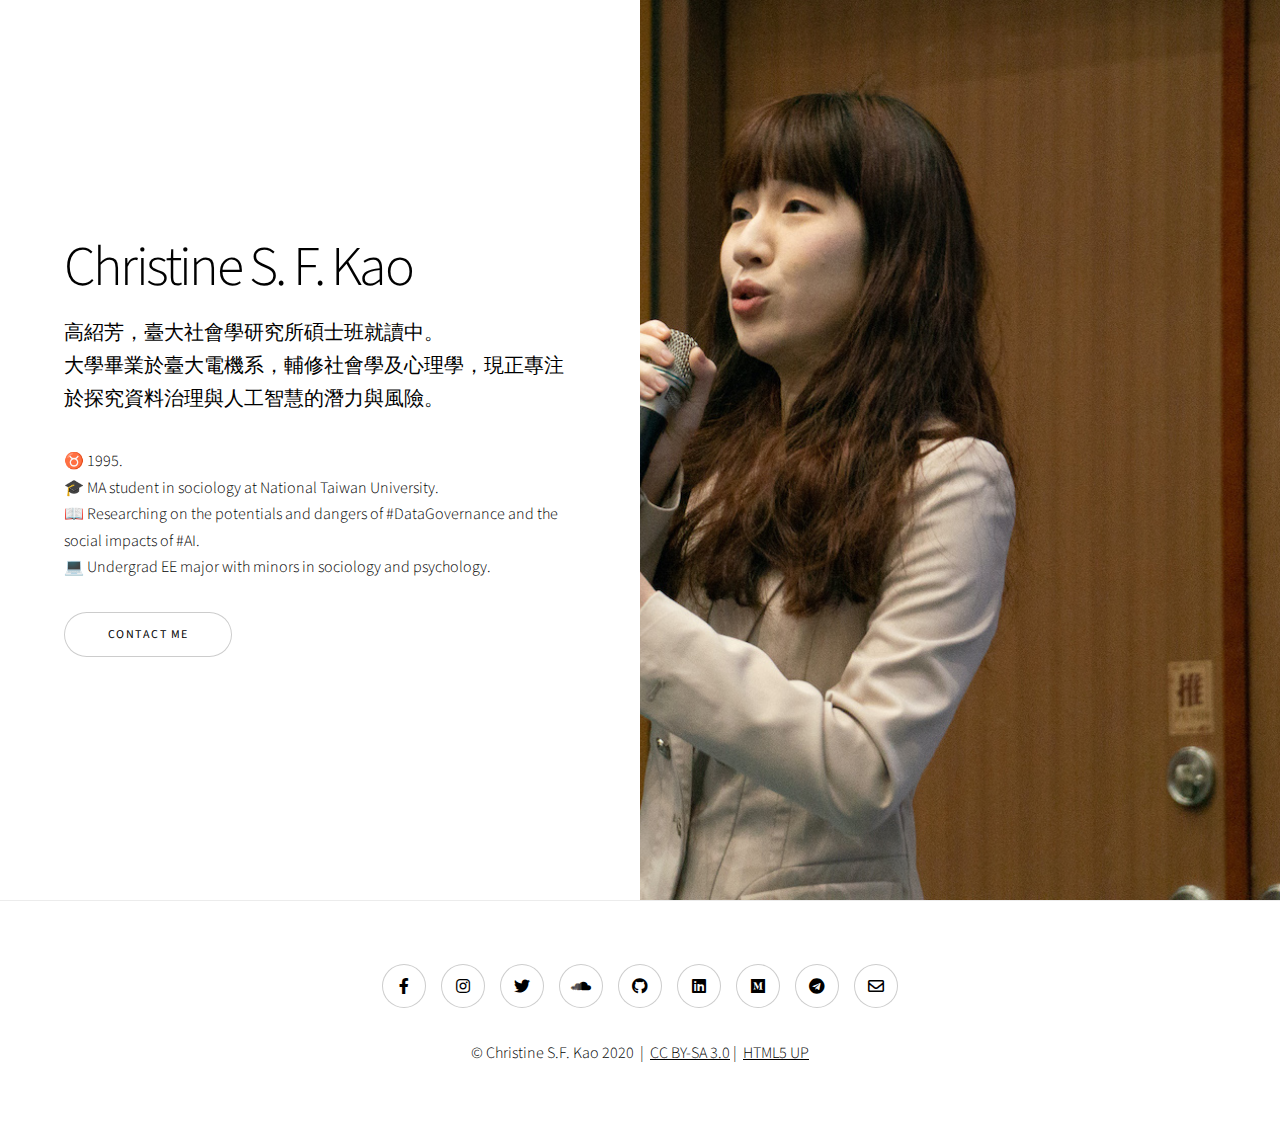
==== index.html @ 2a80e315 "remove license.txt renew CC license fix htmlup link add target blank for footer" ====
<!DOCTYPE HTML>
<!--
	高紹芳 Christine Shao-Fang Kao's Personal Homepage, 2020, under CC-BY 3.0
	Template by HTML5 UP html5up.net | @ajlkn
-->
<html>
<link rel="shortcut icon" type="image" href="images/favicon.ico"/>
	<head>
		<title>高紹芳 | Christine Kao</title>
		<meta charset="utf-8" />
		<meta name="viewport" content="width=device-width, initial-scale=1, user-scalable=no" />
		<meta property="og:url" content="https://christinesfkao.tw" />
		<meta property="og:type"  content="website" />
		<meta property="og:title" content="高紹芳 Christine Shao-Fang Kao" />
		<meta property="og:description" content="🎓 MA student in sociology at National Taiwan University. Researching on the potentials and dangers of #DataGovernance and the social impacts of #AI." />
		<meta property="og:image" content="images/banner.jpg" />
		<link rel="stylesheet" href="assets/css/main.css" />
		<noscript><link rel="stylesheet" href="assets/css/noscript.css" /></noscript>
	</head>
	<body class="is-preload">

		<!-- Wrapper -->
			<div id="wrapper" class="divided">

				<!-- One -->
					<section class="banner style1 orient-left content-align-left image-position-right fullscreen onload-image-fade-in onload-content-fade-right">
						<div class="content">
							<h1>Christine S. F. Kao</h1>
							<p class="major">高紹芳，臺大社會學研究所碩士班就讀中。</br>大學畢業於臺大電機系，輔修社會學及心理學，現正專注於探究資料治理與人工智慧的潛力與風險。</p>

							<p>♉️ 1995. </br>
								🎓 MA student in sociology at National Taiwan University. </br>
								📖 Researching on the potentials and dangers of #DataGovernance and the social impacts of #AI. </br>
								💻 Undergrad EE major with minors in sociology and psychology.</p>
							<ul class="actions stacked">
								<li><a href="mailto:christinesfkao@gmail.com" class="button big wide smooth-scroll-middle">Contact Me</a></li>
							</ul>
						</div>
						<div class="image">
							<img src="images/banner.jpg" alt="" />
						</div>
					</section>

				<!-- Two -->
					<!--<section class="spotlight style1 orient-right content-align-left image-position-center onscroll-image-fade-in" id="first">
						<div class="content">
							<h2>Magna etiam feugiat</h2>
							<p>Lorem ipsum dolor sit amet, consectetur adipiscing elit. Morbi id ante sed ex pharetra lacinia sit amet vel massa. Donec facilisis laoreet nulla eu bibendum. Donec ut ex risus. Fusce lorem lectus, pharetra pretium massa et, hendrerit vestibulum odio lorem ipsum dolor sit amet.</p>
							<ul class="actions stacked">
								<li><a href="#" class="button">Learn More</a></li>
							</ul>
						</div>
						<div class="image">
							<img src="images/spotlight01.jpg" alt="" />
						</div>
					</section> 
-->

				<!-- Three -->
					<!--<section class="spotlight style1 orient-left content-align-left image-position-center onscroll-image-fade-in">
						<div class="content">
							<h2>Tempus adipiscing</h2>
							<p>Lorem ipsum dolor sit amet, consectetur adipiscing elit. Morbi id ante sed ex pharetra lacinia sit amet vel massa. Donec facilisis laoreet nulla eu bibendum. Donec ut ex risus. Fusce lorem lectus, pharetra pretium massa et, hendrerit vestibulum odio lorem ipsum dolor sit amet.</p>
							<ul class="actions stacked">
								<li><a href="#" class="button">Learn More</a></li>
							</ul>
						</div>
						<div class="image">
							<img src="images/spotlight02.jpg" alt="" />
						</div>
					</section>-->

				<!-- Four -->
					<!--<section class="spotlight style1 orient-right content-align-left image-position-center onscroll-image-fade-in">
						<div class="content">
							<h2>Pharetra etiam nulla</h2>
							<p>Lorem ipsum dolor sit amet, consectetur adipiscing elit. Morbi id ante sed ex pharetra lacinia sit amet vel massa. Donec facilisis laoreet nulla eu bibendum. Donec ut ex risus. Fusce lorem lectus, pharetra pretium massa et, hendrerit vestibulum odio lorem ipsum dolor sit amet.</p>
							<ul class="actions stacked">
								<li><a href="#" class="button">Learn More</a></li>
							</ul>
						</div>
						<div class="image">
							<img src="images/spotlight03.jpg" alt="" />
						</div>
					</section>
-->
				<!-- Five -->
					<!--<section class="wrapper style1 align-center">
						<div class="inner">
							<h2>Massa sed condimentum</h2>
							<p>Lorem ipsum dolor sit amet, consectetur adipiscing elit. Morbi id ante sed ex pharetra lacinia sit amet vel massa. Donec facilisis laoreet nulla eu bibendum. Donec ut ex risus. Fusce lorem lectus, pharetra pretium massa et, hendrerit vestibulum odio lorem ipsum.</p>
						</div>-->

						<!-- Gallery -->
							<!--<div class="gallery style2 medium lightbox onscroll-fade-in">
								<article>
									<a href="images/gallery/fulls/01.jpg" class="image">
										<img src="images/gallery/thumbs/01.jpg" alt="" />
									</a>
									<div class="caption">
										<h3>Ipsum Dolor</h3>
										<p>Lorem ipsum dolor amet, consectetur magna etiam elit. Etiam sed ultrices.</p>
										<ul class="actions fixed">
											<li><span class="button small">Details</span></li>
										</ul>
									</div>
								</article>
								<article>
									<a href="images/gallery/fulls/02.jpg" class="image">
										<img src="images/gallery/thumbs/02.jpg" alt="" />
									</a>
									<div class="caption">
										<h3>Feugiat Lorem</h3>
										<p>Lorem ipsum dolor amet, consectetur magna etiam elit. Etiam sed ultrices.</p>
										<ul class="actions fixed">
											<li><span class="button small">Details</span></li>
										</ul>
									</div>
								</article>
								<article>
									<a href="images/gallery/fulls/03.jpg" class="image">
										<img src="images/gallery/thumbs/03.jpg" alt="" />
									</a>
									<div class="caption">
										<h3>Magna Amet</h3>
										<p>Lorem ipsum dolor amet, consectetur magna etiam elit. Etiam sed ultrices.</p>
										<ul class="actions fixed">
											<li><span class="button small">Details</span></li>
										</ul>
									</div>
								</article>
								<article>
									<a href="images/gallery/fulls/04.jpg" class="image">
										<img src="images/gallery/thumbs/04.jpg" alt="" />
									</a>
									<div class="caption">
										<h3>Sed Tempus</h3>
										<p>Lorem ipsum dolor amet, consectetur magna etiam elit. Etiam sed ultrices.</p>
										<ul class="actions fixed">
											<li><span class="button small">Details</span></li>
										</ul>
									</div>
								</article>
								<article>
									<a href="images/gallery/fulls/05.jpg" class="image">
										<img src="images/gallery/thumbs/05.jpg" alt="" />
									</a>
									<div class="caption">
										<h3>Ultrices Magna</h3>
										<p>Lorem ipsum dolor amet, consectetur magna etiam elit. Etiam sed ultrices.</p>
										<ul class="actions fixed">
											<li><span class="button small">Details</span></li>
										</ul>
									</div>
								</article>
								<article>
									<a href="images/gallery/fulls/06.jpg" class="image">
										<img src="images/gallery/thumbs/06.jpg" alt="" />
									</a>
									<div class="caption">
										<h3>Sed Tempus</h3>
										<p>Lorem ipsum dolor amet, consectetur magna etiam elit. Etiam sed ultrices.</p>
										<ul class="actions fixed">
											<li><span class="button small">Details</span></li>
										</ul>
									</div>
								</article>
								<article>
									<a href="images/gallery/fulls/07.jpg" class="image">
										<img src="images/gallery/thumbs/07.jpg" alt="" />
									</a>
									<div class="caption">
										<h3>Ipsum Lorem</h3>
										<p>Lorem ipsum dolor amet, consectetur magna etiam elit. Etiam sed ultrices.</p>
										<ul class="actions fixed">
											<li><span class="button small">Details</span></li>
										</ul>
									</div>
								</article>
								<article>
									<a href="images/gallery/fulls/08.jpg" class="image">
										<img src="images/gallery/thumbs/08.jpg" alt="" />
									</a>
									<div class="caption">
										<h3>Magna Risus</h3>
										<p>Lorem ipsum dolor amet, consectetur magna etiam elit. Etiam sed ultrices.</p>
										<ul class="actions fixed">
											<li><span class="button small">Details</span></li>
										</ul>
									</div>
								</article>
								<article>
									<a href="images/gallery/fulls/09.jpg" class="image">
										<img src="images/gallery/thumbs/09.jpg" alt="" />
									</a>
									<div class="caption">
										<h3>Tempus Dolor</h3>
										<p>Lorem ipsum dolor amet, consectetur magna etiam elit. Etiam sed ultrices.</p>
										<ul class="actions fixed">
											<li><span class="button small">Details</span></li>
										</ul>
									</div>
								</article>
								<article>
									<a href="images/gallery/fulls/10.jpg" class="image">
										<img src="images/gallery/thumbs/10.jpg" alt="" />
									</a>
									<div class="caption">
										<h3>Sed Etiam</h3>
										<p>Lorem ipsum dolor amet, consectetur magna etiam elit. Etiam sed ultrices.</p>
										<ul class="actions fixed">
											<li><span class="button small">Details</span></li>
										</ul>
									</div>
								</article>
								<article>
									<a href="images/gallery/fulls/11.jpg" class="image">
										<img src="images/gallery/thumbs/11.jpg" alt="" />
									</a>
									<div class="caption">
										<h3>Magna Lorem</h3>
										<p>Lorem ipsum dolor amet, consectetur magna etiam elit. Etiam sed ultrices.</p>
										<ul class="actions fixed">
											<li><span class="button small">Details</span></li>
										</ul>
									</div>
								</article>
								<article>
									<a href="images/gallery/fulls/12.jpg" class="image">
										<img src="images/gallery/thumbs/12.jpg" alt="" />
									</a>
									<div class="caption">
										<h3>Ipsum Dolor</h3>
										<p>Lorem ipsum dolor amet, consectetur magna etiam elit. Etiam sed ultrices.</p>
										<ul class="actions fixed">
											<li><span class="button small">Details</span></li>
										</ul>
									</div>
								</article>
							</div>

					</section>
				-->

				<!-- Six -->
					<!--<section class="wrapper style1 align-center">
						<div class="inner">
							<h2>Ipsum sed consequat</h2>
							<p>Lorem ipsum dolor sit amet, consectetur adipiscing elit. Morbi id ante sed ex pharetra lacinia sit amet vel massa. Donec facilisis laoreet nulla eu bibendum. Donec ut ex risus. Fusce lorem lectus, pharetra pretium massa et, hendrerit vestibulum odio lorem ipsum.</p>
							<div class="items style1 medium onscroll-fade-in">
								<section>
									<span class="icon style2 major fa-gem"></span>
									<h3>Lorem</h3>
									<p>Lorem ipsum dolor sit amet, consectetur adipiscing elit. Morbi dui turpis, cursus eget orci amet aliquam congue semper. Etiam eget ultrices risus nec tempor elit.</p>
								</section>
								<section>
									<span class="icon solid style2 major fa-save"></span>
									<h3>Ipsum</h3>
									<p>Lorem ipsum dolor sit amet, consectetur adipiscing elit. Morbi dui turpis, cursus eget orci amet aliquam congue semper. Etiam eget ultrices risus nec tempor elit.</p>
								</section>
								<section>
									<span class="icon solid style2 major fa-chart-bar"></span>
									<h3>Dolor</h3>
									<p>Lorem ipsum dolor sit amet, consectetur adipiscing elit. Morbi dui turpis, cursus eget orci amet aliquam congue semper. Etiam eget ultrices risus nec tempor elit.</p>
								</section>
								<section>
									<span class="icon solid style2 major fa-wifi"></span>
									<h3>Amet</h3>
									<p>Lorem ipsum dolor sit amet, consectetur adipiscing elit. Morbi dui turpis, cursus eget orci amet aliquam congue semper. Etiam eget ultrices risus nec tempor elit.</p>
								</section>
								<section>
									<span class="icon solid style2 major fa-cog"></span>
									<h3>Magna</h3>
									<p>Lorem ipsum dolor sit amet, consectetur adipiscing elit. Morbi dui turpis, cursus eget orci amet aliquam congue semper. Etiam eget ultrices risus nec tempor elit.</p>
								</section>
								<section>
									<span class="icon style2 major fa-paper-plane"></span>
									<h3>Tempus</h3>
									<p>Lorem ipsum dolor sit amet, consectetur adipiscing elit. Morbi dui turpis, cursus eget orci amet aliquam congue semper. Etiam eget ultrices risus nec tempor elit.</p>
								</section>
								<section>
									<span class="icon solid style2 major fa-desktop"></span>
									<h3>Aliquam</h3>
									<p>Lorem ipsum dolor sit amet, consectetur adipiscing elit. Morbi dui turpis, cursus eget orci amet aliquam congue semper. Etiam eget ultrices risus nec tempor elit.</p>
								</section>
								<section>
									<span class="icon solid style2 major fa-sync-alt"></span>
									<h3>Elit</h3>
									<p>Lorem ipsum dolor sit amet, consectetur adipiscing elit. Morbi dui turpis, cursus eget orci amet aliquam congue semper. Etiam eget ultrices risus nec tempor elit.</p>
								</section>
								<section>
									<span class="icon solid style2 major fa-hashtag"></span>
									<h3>Morbi</h3>
									<p>Lorem ipsum dolor sit amet, consectetur adipiscing elit. Morbi dui turpis, cursus eget orci amet aliquam congue semper. Etiam eget ultrices risus nec tempor elit.</p>
								</section>
								<section>
									<span class="icon solid style2 major fa-bolt"></span>
									<h3>Turpis</h3>
									<p>Lorem ipsum dolor sit amet, consectetur adipiscing elit. Morbi dui turpis, cursus eget orci amet aliquam congue semper. Etiam eget ultrices risus nec tempor elit.</p>
								</section>
								<section>
									<span class="icon solid style2 major fa-envelope"></span>
									<h3>Ultrices</h3>
									<p>Lorem ipsum dolor sit amet, consectetur adipiscing elit. Morbi dui turpis, cursus eget orci amet aliquam congue semper. Etiam eget ultrices risus nec tempor elit.</p>
								</section>
								<section>
									<span class="icon solid style2 major fa-leaf"></span>
									<h3>Risus</h3>
									<p>Lorem ipsum dolor sit amet, consectetur adipiscing elit. Morbi dui turpis, cursus eget orci amet aliquam congue semper. Etiam eget ultrices risus nec tempor elit.</p>
								</section>
							</div>
						</div>
					</section>
-->
			
				<!-- Footer -->
					<footer class="wrapper style1 align-center">
						<div class="inner">
							<ul class="icons">
								<li><a href="https://fb.me/christinesfkao" class="icon brands style2 fa-facebook-f" target="_blank"><span class="label">Facebook</span></a></li>
								<li><a href="https://instagram.com/christinesfkao" class="icon brands style2 fa-instagram" target="_blank"><span class="label">Instagram</span></a></li>
								<li><a href="https://twitter.com/christinesfkao" class="icon brands style2 fa-twitter" target="_blank"><span class="label">Twitter</span></a></li>
								<li><a href="https://soundcloud.com/christinesfkao" class="icon brands style2 fa-soundcloud" target="_blank"><span class="label">SoundCloud</span></a></li>
								<li><a href="https://github.com/christinesfkao" class="icon brands style2 fa-github" target="_blank"><span class="label">Github</span></a></li>
								<li><a href="https://www.linkedin.com/in/christinesfkao/" class="icon brands style2 fa-linkedin" target="_blank"><span class="label">LinkedIn</span></a></li>
								<li><a href="https://medium.com/@christinesfkao" class="icon brands style2 fa-medium" target="_blank"><span class="label">Medium</span></a></li>
								<li><a href="https://t.me/christinesfkao" class="icon brands style2 fa-telegram" target="_blank"><span class="label">Telegram</span></a></li>
								<li><a href="mailto:christinesfkao@gmail.com" class="icon style2 fa-envelope" target="_blank"><span class="label">Email</span></a></li>
							</ul>
							<p>&copy; Christine S.F. Kao 2020 &nbsp;|&nbsp;
						 	<a href="https://creativecommons.org/licenses/by-sa/3.0/" target="_blank">CC BY-SA 3.0</a>&nbsp;|&nbsp;
							<a href="https://html5up.net/" target="_blank">HTML5 UP</a></p>
						</div>
					</footer>

			</div>

		<!-- Scripts -->
			<script src="assets/js/jquery.min.js"></script>
			<script src="assets/js/jquery.scrollex.min.js"></script>
			<script src="assets/js/jquery.scrolly.min.js"></script>
			<script src="assets/js/browser.min.js"></script>
			<script src="assets/js/breakpoints.min.js"></script>
			<script src="assets/js/util.js"></script>
			<script src="assets/js/main.js"></script>
			<script>
				(function(i,s,o,g,r,a,m){i['GoogleAnalyticsObject']=r;i[r]=i[r]||function(){
				(i[r].q=i[r].q||[]).push(arguments)},i[r].l=1*new Date();a=s.createElement(o),
				m=s.getElementsByTagName(o)[0];a.async=1;a.src=g;m.parentNode.insertBefore(a,m)
				})(window,document,'script','//www.google-analytics.com/analytics.js','ga');

				ga('create', 'UA-55225248-3', 'auto');
				ga('send', 'pageview');
			</script>

	</body>
</html>
---- assets/css/main.css ----
@import url(fontawesome-all.min.css);
@import url("https://fonts.googleapis.com/css?family=Source+Sans+Pro:300,300i,400,400i");

/*
	Story by HTML5 UP
	html5up.net | @ajlkn
	Free for personal and commercial use under the CCA 3.0 license (html5up.net/license)
*/

html, body, div, span, applet, object,
iframe, h1, h2, h3, h4, h5, h6, p, blockquote,
pre, a, abbr, acronym, address, big, cite,
code, del, dfn, em, img, ins, kbd, q, s, samp,
small, strike, strong, sub, sup, tt, var, b,
u, i, center, dl, dt, dd, ol, ul, li, fieldset,
form, label, legend, table, caption, tbody,
tfoot, thead, tr, th, td, article, aside,
canvas, details, embed, figure, figcaption,
footer, header, hgroup, menu, nav, output, ruby,
section, summary, time, mark, audio, video {
	margin: 0;
	padding: 0;
	border: 0;
	font-size: 100%;
	font: inherit;
	vertical-align: baseline;}

article, aside, details, figcaption, figure,
footer, header, hgroup, menu, nav, section {
	display: block;}

body {
	line-height: 1;
}

ol, ul {
	list-style: none;
}

blockquote, q {
	quotes: none;
}

	blockquote:before, blockquote:after, q:before, q:after {
		content: '';
		content: none;
	}

table {
	border-collapse: collapse;
	border-spacing: 0;
}

body {
	-webkit-text-size-adjust: none;
}

mark {
	background-color: transparent;
	color: inherit;
}

input::-moz-focus-inner {
	border: 0;
	padding: 0;
}

input, select, textarea {
	-moz-appearance: none;
	-webkit-appearance: none;
	-ms-appearance: none;
	appearance: none;
}

/* Basic */

	@-ms-viewport {
		width: device-width;
	}

	body {
		-ms-overflow-style: scrollbar;
	}

	@media screen and (max-width: 480px) {

		html, body {
			min-width: 320px;
		}

	}

	html {
		box-sizing: border-box;
	}

	*, *:before, *:after {
		box-sizing: inherit;
	}

	body {
		background: #ffffff;
	}

		body.is-preload *, body.is-preload *:before, body.is-preload *:after {
			-moz-animation: none !important;
			-webkit-animation: none !important;
			-ms-animation: none !important;
			animation: none !important;
			-moz-transition: none !important;
			-webkit-transition: none !important;
			-ms-transition: none !important;
			transition: none !important;
		}

/* Type */

	html {
		font-size: 18pt;
	}

		@media screen and (max-width: 1680px) {

			html {
				font-size: 14pt;
			}

		}

		@media screen and (max-width: 1280px) {

			html {
				font-size: 12pt;
			}

		}

		@media screen and (max-width: 736px) {

			html {
				font-size: 11pt;
			}

		}

		@media screen and (max-width: 360px) {

			html {
				font-size: 10pt;
			}

		}

	body {
		background-color: #ffffff;
		color: #000000;
	}

	body, input, select, textarea {
		font-family: "Source Sans Pro", Helvetica, sans-serif;
		font-size: 1rem;
		font-weight: 300;
		line-height: 1.65;
	}

	a {
		-moz-transition: color 0.2s ease-in-out;
		-webkit-transition: color 0.2s ease-in-out;
		-ms-transition: color 0.2s ease-in-out;
		transition: color 0.2s ease-in-out;
		text-decoration: underline;
	}

		a:hover {
			text-decoration: none;
		}

	strong, b {
		font-weight: 400;
	}

	em, i {
		font-style: italic;
	}

	p {
		margin: 0 0 2rem 0;
	}

		p.major {
			font-size: 1.25rem;
		}

	h1, h2, h3, h4, h5, h6 {
		font-weight: 300;
		line-height: 1.375;
		letter-spacing: -0.05em;
		margin: 0 0 1rem 0;
	}

		h1 a, h2 a, h3 a, h4 a, h5 a, h6 a {
			color: inherit;
			text-decoration: none;
		}

	h1 {
		font-size: 3.5rem;
		line-height: 1.2;
	}

	h2 {
		font-size: 2.25rem;
	}

	h3 {
		font-size: 1.5rem;
	}

	h4 {
		font-size: 1.1rem;
	}

	h5 {
		font-size: 0.9rem;
	}

	h6 {
		font-size: 0.7rem;
	}

	sub {
		font-size: 0.8rem;
		position: relative;
		top: 0.5rem;
	}

	sup {
		font-size: 0.8rem;
		position: relative;
		top: -0.5rem;
	}

	blockquote {
		border-left: solid 4px;
		font-style: italic;
		margin: 0 0 2rem 0;
		padding: 0.5rem 0 0.5rem 2rem;
	}

	code {
		border-radius: 4px;
		font-family: "Courier New", monospace;
		font-size: 0.9em;
		margin: 0 0.25rem;
		padding: 0.25rem 0.325rem;
	}

	pre {
		-webkit-overflow-scrolling: touch;
		font-family: "Courier New", monospace;
		font-size: 0.9em;
		margin: 0 0 2rem 0;
	}

		pre code {
			display: block;
			line-height: 1.5;
			padding: 0.75rem 1rem;
			overflow-x: auto;
		}

	hr {
		border: 0;
		border-bottom: solid 1px;
		margin: 2.5rem 0;
	}

		hr.major {
			margin: 3.5rem 0;
		}

	.align-left {
		text-align: left;
	}

	.align-center {
		text-align: center;
	}

	.align-right {
		text-align: right;
	}

	@media screen and (max-width: 736px) {

		p.major {
			font-size: 1.1rem;
		}

		h1 {
			font-size: 2.5rem;
		}

		h2 {
			font-size: 2rem;
		}

		h3 {
			font-size: 1.25rem;
		}

		h4 {
			font-size: 1rem;
		}

	}

	input, select, textarea {
		color: #000000;
	}

	a {
		color: #000000;
	}

		a:hover {
			color: #47D3E5;
		}

	strong, b {
		color: #000000;
	}

	h1, h2, h3, h4, h5, h6 {
		color: #000000;
	}

	blockquote {
		border-left-color: rgba(0, 0, 0, 0.2);
	}

	code {
		background: rgba(0, 0, 0, 0.05);
		border-color: rgba(0, 0, 0, 0.2);
	}

	hr {
		border-bottom-color: rgba(0, 0, 0, 0.2);
	}

/* Row */

	.row {
		display: flex;
		flex-wrap: wrap;
		box-sizing: border-box;
		align-items: stretch;
	}

		.row > * {
			box-sizing: border-box;
		}

		.row.gtr-uniform > * > :last-child {
			margin-bottom: 0;
		}

		.row.aln-left {
			justify-content: flex-start;
		}

		.row.aln-center {
			justify-content: center;
		}

		.row.aln-right {
			justify-content: flex-end;
		}

		.row.aln-top {
			align-items: flex-start;
		}

		.row.aln-middle {
			align-items: center;
		}

		.row.aln-bottom {
			align-items: flex-end;
		}

		.row > .imp {
			order: -1;
		}

		.row > .col-1 {
			width: 8.33333%;
		}

		.row > .off-1 {
			margin-left: 8.33333%;
		}

		.row > .col-2 {
			width: 16.66667%;
		}

		.row > .off-2 {
			margin-left: 16.66667%;
		}

		.row > .col-3 {
			width: 25%;
		}

		.row > .off-3 {
			margin-left: 25%;
		}

		.row > .col-4 {
			width: 33.33333%;
		}

		.row > .off-4 {
			margin-left: 33.33333%;
		}

		.row > .col-5 {
			width: 41.66667%;
		}

		.row > .off-5 {
			margin-left: 41.66667%;
		}

		.row > .col-6 {
			width: 50%;
		}

		.row > .off-6 {
			margin-left: 50%;
		}

		.row > .col-7 {
			width: 58.33333%;
		}

		.row > .off-7 {
			margin-left: 58.33333%;
		}

		.row > .col-8 {
			width: 66.66667%;
		}

		.row > .off-8 {
			margin-left: 66.66667%;
		}

		.row > .col-9 {
			width: 75%;
		}

		.row > .off-9 {
			margin-left: 75%;
		}

		.row > .col-10 {
			width: 83.33333%;
		}

		.row > .off-10 {
			margin-left: 83.33333%;
		}

		.row > .col-11 {
			width: 91.66667%;
		}

		.row > .off-11 {
			margin-left: 91.66667%;
		}

		.row > .col-12 {
			width: 100%;
		}

		.row > .off-12 {
			margin-left: 100%;
		}

		.row.gtr-0 {
			margin-top: 0;
			margin-left: 0rem;
		}

			.row.gtr-0 > * {
				padding: 0 0 0 0rem;
			}

			.row.gtr-0.gtr-uniform {
				margin-top: 0rem;
			}

				.row.gtr-0.gtr-uniform > * {
					padding-top: 0rem;
				}

		.row.gtr-25 {
			margin-top: 0;
			margin-left: -0.5rem;
		}

			.row.gtr-25 > * {
				padding: 0 0 0 0.5rem;
			}

			.row.gtr-25.gtr-uniform {
				margin-top: -0.5rem;
			}

				.row.gtr-25.gtr-uniform > * {
					padding-top: 0.5rem;
				}

		.row.gtr-50 {
			margin-top: 0;
			margin-left: -1rem;
		}

			.row.gtr-50 > * {
				padding: 0 0 0 1rem;
			}

			.row.gtr-50.gtr-uniform {
				margin-top: -1rem;
			}

				.row.gtr-50.gtr-uniform > * {
					padding-top: 1rem;
				}

		.row {
			margin-top: 0;
			margin-left: -2rem;
		}

			.row > * {
				padding: 0 0 0 2rem;
			}

			.row.gtr-uniform {
				margin-top: -2rem;
			}

				.row.gtr-uniform > * {
					padding-top: 2rem;
				}

		.row.gtr-150 {
			margin-top: 0;
			margin-left: -3rem;
		}

			.row.gtr-150 > * {
				padding: 0 0 0 3rem;
			}

			.row.gtr-150.gtr-uniform {
				margin-top: -3rem;
			}

				.row.gtr-150.gtr-uniform > * {
					padding-top: 3rem;
				}

		.row.gtr-200 {
			margin-top: 0;
			margin-left: -4rem;
		}

			.row.gtr-200 > * {
				padding: 0 0 0 4rem;
			}

			.row.gtr-200.gtr-uniform {
				margin-top: -4rem;
			}

				.row.gtr-200.gtr-uniform > * {
					padding-top: 4rem;
				}

		@media screen and (max-width: 1680px) {

			.row {
				display: flex;
				flex-wrap: wrap;
				box-sizing: border-box;
				align-items: stretch;
			}

				.row > * {
					box-sizing: border-box;
				}

				.row.gtr-uniform > * > :last-child {
					margin-bottom: 0;
				}

				.row.aln-left {
					justify-content: flex-start;
				}

				.row.aln-center {
					justify-content: center;
				}

				.row.aln-right {
					justify-content: flex-end;
				}

				.row.aln-top {
					align-items: flex-start;
				}

				.row.aln-middle {
					align-items: center;
				}

				.row.aln-bottom {
					align-items: flex-end;
				}

				.row > .imp-xlarge {
					order: -1;
				}

				.row > .col-1-xlarge {
					width: 8.33333%;
				}

				.row > .off-1-xlarge {
					margin-left: 8.33333%;
				}

				.row > .col-2-xlarge {
					width: 16.66667%;
				}

				.row > .off-2-xlarge {
					margin-left: 16.66667%;
				}

				.row > .col-3-xlarge {
					width: 25%;
				}

				.row > .off-3-xlarge {
					margin-left: 25%;
				}

				.row > .col-4-xlarge {
					width: 33.33333%;
				}

				.row > .off-4-xlarge {
					margin-left: 33.33333%;
				}

				.row > .col-5-xlarge {
					width: 41.66667%;
				}

				.row > .off-5-xlarge {
					margin-left: 41.66667%;
				}

				.row > .col-6-xlarge {
					width: 50%;
				}

				.row > .off-6-xlarge {
					margin-left: 50%;
				}

				.row > .col-7-xlarge {
					width: 58.33333%;
				}

				.row > .off-7-xlarge {
					margin-left: 58.33333%;
				}

				.row > .col-8-xlarge {
					width: 66.66667%;
				}

				.row > .off-8-xlarge {
					margin-left: 66.66667%;
				}

				.row > .col-9-xlarge {
					width: 75%;
				}

				.row > .off-9-xlarge {
					margin-left: 75%;
				}

				.row > .col-10-xlarge {
					width: 83.33333%;
				}

				.row > .off-10-xlarge {
					margin-left: 83.33333%;
				}

				.row > .col-11-xlarge {
					width: 91.66667%;
				}

				.row > .off-11-xlarge {
					margin-left: 91.66667%;
				}

				.row > .col-12-xlarge {
					width: 100%;
				}

				.row > .off-12-xlarge {
					margin-left: 100%;
				}

				.row.gtr-0 {
					margin-top: 0;
					margin-left: 0rem;
				}

					.row.gtr-0 > * {
						padding: 0 0 0 0rem;
					}

					.row.gtr-0.gtr-uniform {
						margin-top: 0rem;
					}

						.row.gtr-0.gtr-uniform > * {
							padding-top: 0rem;
						}

				.row.gtr-25 {
					margin-top: 0;
					margin-left: -0.5rem;
				}

					.row.gtr-25 > * {
						padding: 0 0 0 0.5rem;
					}

					.row.gtr-25.gtr-uniform {
						margin-top: -0.5rem;
					}

						.row.gtr-25.gtr-uniform > * {
							padding-top: 0.5rem;
						}

				.row.gtr-50 {
					margin-top: 0;
					margin-left: -1rem;
				}

					.row.gtr-50 > * {
						padding: 0 0 0 1rem;
					}

					.row.gtr-50.gtr-uniform {
						margin-top: -1rem;
					}

						.row.gtr-50.gtr-uniform > * {
							padding-top: 1rem;
						}

				.row {
					margin-top: 0;
					margin-left: -2rem;
				}

					.row > * {
						padding: 0 0 0 2rem;
					}

					.row.gtr-uniform {
						margin-top: -2rem;
					}

						.row.gtr-uniform > * {
							padding-top: 2rem;
						}

				.row.gtr-150 {
					margin-top: 0;
					margin-left: -3rem;
				}

					.row.gtr-150 > * {
						padding: 0 0 0 3rem;
					}

					.row.gtr-150.gtr-uniform {
						margin-top: -3rem;
					}

						.row.gtr-150.gtr-uniform > * {
							padding-top: 3rem;
						}

				.row.gtr-200 {
					margin-top: 0;
					margin-left: -4rem;
				}

					.row.gtr-200 > * {
						padding: 0 0 0 4rem;
					}

					.row.gtr-200.gtr-uniform {
						margin-top: -4rem;
					}

						.row.gtr-200.gtr-uniform > * {
							padding-top: 4rem;
						}

		}

		@media screen and (max-width: 1280px) {

			.row {
				display: flex;
				flex-wrap: wrap;
				box-sizing: border-box;
				align-items: stretch;
			}

				.row > * {
					box-sizing: border-box;
				}

				.row.gtr-uniform > * > :last-child {
					margin-bottom: 0;
				}

				.row.aln-left {
					justify-content: flex-start;
				}

				.row.aln-center {
					justify-content: center;
				}

				.row.aln-right {
					justify-content: flex-end;
				}

				.row.aln-top {
					align-items: flex-start;
				}

				.row.aln-middle {
					align-items: center;
				}

				.row.aln-bottom {
					align-items: flex-end;
				}

				.row > .imp-large {
					order: -1;
				}

				.row > .col-1-large {
					width: 8.33333%;
				}

				.row > .off-1-large {
					margin-left: 8.33333%;
				}

				.row > .col-2-large {
					width: 16.66667%;
				}

				.row > .off-2-large {
					margin-left: 16.66667%;
				}

				.row > .col-3-large {
					width: 25%;
				}

				.row > .off-3-large {
					margin-left: 25%;
				}

				.row > .col-4-large {
					width: 33.33333%;
				}

				.row > .off-4-large {
					margin-left: 33.33333%;
				}

				.row > .col-5-large {
					width: 41.66667%;
				}

				.row > .off-5-large {
					margin-left: 41.66667%;
				}

				.row > .col-6-large {
					width: 50%;
				}

				.row > .off-6-large {
					margin-left: 50%;
				}

				.row > .col-7-large {
					width: 58.33333%;
				}

				.row > .off-7-large {
					margin-left: 58.33333%;
				}

				.row > .col-8-large {
					width: 66.66667%;
				}

				.row > .off-8-large {
					margin-left: 66.66667%;
				}

				.row > .col-9-large {
					width: 75%;
				}

				.row > .off-9-large {
					margin-left: 75%;
				}

				.row > .col-10-large {
					width: 83.33333%;
				}

				.row > .off-10-large {
					margin-left: 83.33333%;
				}

				.row > .col-11-large {
					width: 91.66667%;
				}

				.row > .off-11-large {
					margin-left: 91.66667%;
				}

				.row > .col-12-large {
					width: 100%;
				}

				.row > .off-12-large {
					margin-left: 100%;
				}

				.row.gtr-0 {
					margin-top: 0;
					margin-left: 0rem;
				}

					.row.gtr-0 > * {
						padding: 0 0 0 0rem;
					}

					.row.gtr-0.gtr-uniform {
						margin-top: 0rem;
					}

						.row.gtr-0.gtr-uniform > * {
							padding-top: 0rem;
						}

				.row.gtr-25 {
					margin-top: 0;
					margin-left: -0.5rem;
				}

					.row.gtr-25 > * {
						padding: 0 0 0 0.5rem;
					}

					.row.gtr-25.gtr-uniform {
						margin-top: -0.5rem;
					}

						.row.gtr-25.gtr-uniform > * {
							padding-top: 0.5rem;
						}

				.row.gtr-50 {
					margin-top: 0;
					margin-left: -1rem;
				}

					.row.gtr-50 > * {
						padding: 0 0 0 1rem;
					}

					.row.gtr-50.gtr-uniform {
						margin-top: -1rem;
					}

						.row.gtr-50.gtr-uniform > * {
							padding-top: 1rem;
						}

				.row {
					margin-top: 0;
					margin-left: -2rem;
				}

					.row > * {
						padding: 0 0 0 2rem;
					}

					.row.gtr-uniform {
						margin-top: -2rem;
					}

						.row.gtr-uniform > * {
							padding-top: 2rem;
						}

				.row.gtr-150 {
					margin-top: 0;
					margin-left: -3rem;
				}

					.row.gtr-150 > * {
						padding: 0 0 0 3rem;
					}

					.row.gtr-150.gtr-uniform {
						margin-top: -3rem;
					}

						.row.gtr-150.gtr-uniform > * {
							padding-top: 3rem;
						}

				.row.gtr-200 {
					margin-top: 0;
					margin-left: -4rem;
				}

					.row.gtr-200 > * {
						padding: 0 0 0 4rem;
					}

					.row.gtr-200.gtr-uniform {
						margin-top: -4rem;
					}

						.row.gtr-200.gtr-uniform > * {
							padding-top: 4rem;
						}

		}

		@media screen and (max-width: 980px) {

			.row {
				display: flex;
				flex-wrap: wrap;
				box-sizing: border-box;
				align-items: stretch;
			}

				.row > * {
					box-sizing: border-box;
				}

				.row.gtr-uniform > * > :last-child {
					margin-bottom: 0;
				}

				.row.aln-left {
					justify-content: flex-start;
				}

				.row.aln-center {
					justify-content: center;
				}

				.row.aln-right {
					justify-content: flex-end;
				}

				.row.aln-top {
					align-items: flex-start;
				}

				.row.aln-middle {
					align-items: center;
				}

				.row.aln-bottom {
					align-items: flex-end;
				}

				.row > .imp-medium {
					order: -1;
				}

				.row > .col-1-medium {
					width: 8.33333%;
				}

				.row > .off-1-medium {
					margin-left: 8.33333%;
				}

				.row > .col-2-medium {
					width: 16.66667%;
				}

				.row > .off-2-medium {
					margin-left: 16.66667%;
				}

				.row > .col-3-medium {
					width: 25%;
				}

				.row > .off-3-medium {
					margin-left: 25%;
				}

				.row > .col-4-medium {
					width: 33.33333%;
				}

				.row > .off-4-medium {
					margin-left: 33.33333%;
				}

				.row > .col-5-medium {
					width: 41.66667%;
				}

				.row > .off-5-medium {
					margin-left: 41.66667%;
				}

				.row > .col-6-medium {
					width: 50%;
				}

				.row > .off-6-medium {
					margin-left: 50%;
				}

				.row > .col-7-medium {
					width: 58.33333%;
				}

				.row > .off-7-medium {
					margin-left: 58.33333%;
				}

				.row > .col-8-medium {
					width: 66.66667%;
				}

				.row > .off-8-medium {
					margin-left: 66.66667%;
				}

				.row > .col-9-medium {
					width: 75%;
				}

				.row > .off-9-medium {
					margin-left: 75%;
				}

				.row > .col-10-medium {
					width: 83.33333%;
				}

				.row > .off-10-medium {
					margin-left: 83.33333%;
				}

				.row > .col-11-medium {
					width: 91.66667%;
				}

				.row > .off-11-medium {
					margin-left: 91.66667%;
				}

				.row > .col-12-medium {
					width: 100%;
				}

				.row > .off-12-medium {
					margin-left: 100%;
				}

				.row.gtr-0 {
					margin-top: 0;
					margin-left: 0rem;
				}

					.row.gtr-0 > * {
						padding: 0 0 0 0rem;
					}

					.row.gtr-0.gtr-uniform {
						margin-top: 0rem;
					}

						.row.gtr-0.gtr-uniform > * {
							padding-top: 0rem;
						}

				.row.gtr-25 {
					margin-top: 0;
					margin-left: -0.5rem;
				}

					.row.gtr-25 > * {
						padding: 0 0 0 0.5rem;
					}

					.row.gtr-25.gtr-uniform {
						margin-top: -0.5rem;
					}

						.row.gtr-25.gtr-uniform > * {
							padding-top: 0.5rem;
						}

				.row.gtr-50 {
					margin-top: 0;
					margin-left: -1rem;
				}

					.row.gtr-50 > * {
						padding: 0 0 0 1rem;
					}

					.row.gtr-50.gtr-uniform {
						margin-top: -1rem;
					}

						.row.gtr-50.gtr-uniform > * {
							padding-top: 1rem;
						}

				.row {
					margin-top: 0;
					margin-left: -2rem;
				}

					.row > * {
						padding: 0 0 0 2rem;
					}

					.row.gtr-uniform {
						margin-top: -2rem;
					}

						.row.gtr-uniform > * {
							padding-top: 2rem;
						}

				.row.gtr-150 {
					margin-top: 0;
					margin-left: -3rem;
				}

					.row.gtr-150 > * {
						padding: 0 0 0 3rem;
					}

					.row.gtr-150.gtr-uniform {
						margin-top: -3rem;
					}

						.row.gtr-150.gtr-uniform > * {
							padding-top: 3rem;
						}

				.row.gtr-200 {
					margin-top: 0;
					margin-left: -4rem;
				}

					.row.gtr-200 > * {
						padding: 0 0 0 4rem;
					}

					.row.gtr-200.gtr-uniform {
						margin-top: -4rem;
					}

						.row.gtr-200.gtr-uniform > * {
							padding-top: 4rem;
						}

		}

		@media screen and (max-width: 736px) {

			.row {
				display: flex;
				flex-wrap: wrap;
				box-sizing: border-box;
				align-items: stretch;
			}

				.row > * {
					box-sizing: border-box;
				}

				.row.gtr-uniform > * > :last-child {
					margin-bottom: 0;
				}

				.row.aln-left {
					justify-content: flex-start;
				}

				.row.aln-center {
					justify-content: center;
				}

				.row.aln-right {
					justify-content: flex-end;
				}

				.row.aln-top {
					align-items: flex-start;
				}

				.row.aln-middle {
					align-items: center;
				}

				.row.aln-bottom {
					align-items: flex-end;
				}

				.row > .imp-small {
					order: -1;
				}

				.row > .col-1-small {
					width: 8.33333%;
				}

				.row > .off-1-small {
					margin-left: 8.33333%;
				}

				.row > .col-2-small {
					width: 16.66667%;
				}

				.row > .off-2-small {
					margin-left: 16.66667%;
				}

				.row > .col-3-small {
					width: 25%;
				}

				.row > .off-3-small {
					margin-left: 25%;
				}

				.row > .col-4-small {
					width: 33.33333%;
				}

				.row > .off-4-small {
					margin-left: 33.33333%;
				}

				.row > .col-5-small {
					width: 41.66667%;
				}

				.row > .off-5-small {
					margin-left: 41.66667%;
				}

				.row > .col-6-small {
					width: 50%;
				}

				.row > .off-6-small {
					margin-left: 50%;
				}

				.row > .col-7-small {
					width: 58.33333%;
				}

				.row > .off-7-small {
					margin-left: 58.33333%;
				}

				.row > .col-8-small {
					width: 66.66667%;
				}

				.row > .off-8-small {
					margin-left: 66.66667%;
				}

				.row > .col-9-small {
					width: 75%;
				}

				.row > .off-9-small {
					margin-left: 75%;
				}

				.row > .col-10-small {
					width: 83.33333%;
				}

				.row > .off-10-small {
					margin-left: 83.33333%;
				}

				.row > .col-11-small {
					width: 91.66667%;
				}

				.row > .off-11-small {
					margin-left: 91.66667%;
				}

				.row > .col-12-small {
					width: 100%;
				}

				.row > .off-12-small {
					margin-left: 100%;
				}

				.row.gtr-0 {
					margin-top: 0;
					margin-left: 0rem;
				}

					.row.gtr-0 > * {
						padding: 0 0 0 0rem;
					}

					.row.gtr-0.gtr-uniform {
						margin-top: 0rem;
					}

						.row.gtr-0.gtr-uniform > * {
							padding-top: 0rem;
						}

				.row.gtr-25 {
					margin-top: 0;
					margin-left: -0.5rem;
				}

					.row.gtr-25 > * {
						padding: 0 0 0 0.5rem;
					}

					.row.gtr-25.gtr-uniform {
						margin-top: -0.5rem;
					}

						.row.gtr-25.gtr-uniform > * {
							padding-top: 0.5rem;
						}

				.row.gtr-50 {
					margin-top: 0;
					margin-left: -1rem;
				}

					.row.gtr-50 > * {
						padding: 0 0 0 1rem;
					}

					.row.gtr-50.gtr-uniform {
						margin-top: -1rem;
					}

						.row.gtr-50.gtr-uniform > * {
							padding-top: 1rem;
						}

				.row {
					margin-top: 0;
					margin-left: -2rem;
				}

					.row > * {
						padding: 0 0 0 2rem;
					}

					.row.gtr-uniform {
						margin-top: -2rem;
					}

						.row.gtr-uniform > * {
							padding-top: 2rem;
						}

				.row.gtr-150 {
					margin-top: 0;
					margin-left: -3rem;
				}

					.row.gtr-150 > * {
						padding: 0 0 0 3rem;
					}

					.row.gtr-150.gtr-uniform {
						margin-top: -3rem;
					}

						.row.gtr-150.gtr-uniform > * {
							padding-top: 3rem;
						}

				.row.gtr-200 {
					margin-top: 0;
					margin-left: -4rem;
				}

					.row.gtr-200 > * {
						padding: 0 0 0 4rem;
					}

					.row.gtr-200.gtr-uniform {
						margin-top: -4rem;
					}

						.row.gtr-200.gtr-uniform > * {
							padding-top: 4rem;
						}

		}

		@media screen and (max-width: 480px) {

			.row {
				display: flex;
				flex-wrap: wrap;
				box-sizing: border-box;
				align-items: stretch;
			}

				.row > * {
					box-sizing: border-box;
				}

				.row.gtr-uniform > * > :last-child {
					margin-bottom: 0;
				}

				.row.aln-left {
					justify-content: flex-start;
				}

				.row.aln-center {
					justify-content: center;
				}

				.row.aln-right {
					justify-content: flex-end;
				}

				.row.aln-top {
					align-items: flex-start;
				}

				.row.aln-middle {
					align-items: center;
				}

				.row.aln-bottom {
					align-items: flex-end;
				}

				.row > .imp-xsmall {
					order: -1;
				}

				.row > .col-1-xsmall {
					width: 8.33333%;
				}

				.row > .off-1-xsmall {
					margin-left: 8.33333%;
				}

				.row > .col-2-xsmall {
					width: 16.66667%;
				}

				.row > .off-2-xsmall {
					margin-left: 16.66667%;
				}

				.row > .col-3-xsmall {
					width: 25%;
				}

				.row > .off-3-xsmall {
					margin-left: 25%;
				}

				.row > .col-4-xsmall {
					width: 33.33333%;
				}

				.row > .off-4-xsmall {
					margin-left: 33.33333%;
				}

				.row > .col-5-xsmall {
					width: 41.66667%;
				}

				.row > .off-5-xsmall {
					margin-left: 41.66667%;
				}

				.row > .col-6-xsmall {
					width: 50%;
				}

				.row > .off-6-xsmall {
					margin-left: 50%;
				}

				.row > .col-7-xsmall {
					width: 58.33333%;
				}

				.row > .off-7-xsmall {
					margin-left: 58.33333%;
				}

				.row > .col-8-xsmall {
					width: 66.66667%;
				}

				.row > .off-8-xsmall {
					margin-left: 66.66667%;
				}

				.row > .col-9-xsmall {
					width: 75%;
				}

				.row > .off-9-xsmall {
					margin-left: 75%;
				}

				.row > .col-10-xsmall {
					width: 83.33333%;
				}

				.row > .off-10-xsmall {
					margin-left: 83.33333%;
				}

				.row > .col-11-xsmall {
					width: 91.66667%;
				}

				.row > .off-11-xsmall {
					margin-left: 91.66667%;
				}

				.row > .col-12-xsmall {
					width: 100%;
				}

				.row > .off-12-xsmall {
					margin-left: 100%;
				}

				.row.gtr-0 {
					margin-top: 0;
					margin-left: 0rem;
				}

					.row.gtr-0 > * {
						padding: 0 0 0 0rem;
					}

					.row.gtr-0.gtr-uniform {
						margin-top: 0rem;
					}

						.row.gtr-0.gtr-uniform > * {
							padding-top: 0rem;
						}

				.row.gtr-25 {
					margin-top: 0;
					margin-left: -0.5rem;
				}

					.row.gtr-25 > * {
						padding: 0 0 0 0.5rem;
					}

					.row.gtr-25.gtr-uniform {
						margin-top: -0.5rem;
					}

						.row.gtr-25.gtr-uniform > * {
							padding-top: 0.5rem;
						}

				.row.gtr-50 {
					margin-top: 0;
					margin-left: -1rem;
				}

					.row.gtr-50 > * {
						padding: 0 0 0 1rem;
					}

					.row.gtr-50.gtr-uniform {
						margin-top: -1rem;
					}

						.row.gtr-50.gtr-uniform > * {
							padding-top: 1rem;
						}

				.row {
					margin-top: 0;
					margin-left: -2rem;
				}

					.row > * {
						padding: 0 0 0 2rem;
					}

					.row.gtr-uniform {
						margin-top: -2rem;
					}

						.row.gtr-uniform > * {
							padding-top: 2rem;
						}

				.row.gtr-150 {
					margin-top: 0;
					margin-left: -3rem;
				}

					.row.gtr-150 > * {
						padding: 0 0 0 3rem;
					}

					.row.gtr-150.gtr-uniform {
						margin-top: -3rem;
					}

						.row.gtr-150.gtr-uniform > * {
							padding-top: 3rem;
						}

				.row.gtr-200 {
					margin-top: 0;
					margin-left: -4rem;
				}

					.row.gtr-200 > * {
						padding: 0 0 0 4rem;
					}

					.row.gtr-200.gtr-uniform {
						margin-top: -4rem;
					}

						.row.gtr-200.gtr-uniform > * {
							padding-top: 4rem;
						}

		}

		@media screen and (max-width: 360px) {

			.row {
				display: flex;
				flex-wrap: wrap;
				box-sizing: border-box;
				align-items: stretch;
			}

				.row > * {
					box-sizing: border-box;
				}

				.row.gtr-uniform > * > :last-child {
					margin-bottom: 0;
				}

				.row.aln-left {
					justify-content: flex-start;
				}

				.row.aln-center {
					justify-content: center;
				}

				.row.aln-right {
					justify-content: flex-end;
				}

				.row.aln-top {
					align-items: flex-start;
				}

				.row.aln-middle {
					align-items: center;
				}

				.row.aln-bottom {
					align-items: flex-end;
				}

				.row > .imp-xxsmall {
					order: -1;
				}

				.row > .col-1-xxsmall {
					width: 8.33333%;
				}

				.row > .off-1-xxsmall {
					margin-left: 8.33333%;
				}

				.row > .col-2-xxsmall {
					width: 16.66667%;
				}

				.row > .off-2-xxsmall {
					margin-left: 16.66667%;
				}

				.row > .col-3-xxsmall {
					width: 25%;
				}

				.row > .off-3-xxsmall {
					margin-left: 25%;
				}

				.row > .col-4-xxsmall {
					width: 33.33333%;
				}

				.row > .off-4-xxsmall {
					margin-left: 33.33333%;
				}

				.row > .col-5-xxsmall {
					width: 41.66667%;
				}

				.row > .off-5-xxsmall {
					margin-left: 41.66667%;
				}

				.row > .col-6-xxsmall {
					width: 50%;
				}

				.row > .off-6-xxsmall {
					margin-left: 50%;
				}

				.row > .col-7-xxsmall {
					width: 58.33333%;
				}

				.row > .off-7-xxsmall {
					margin-left: 58.33333%;
				}

				.row > .col-8-xxsmall {
					width: 66.66667%;
				}

				.row > .off-8-xxsmall {
					margin-left: 66.66667%;
				}

				.row > .col-9-xxsmall {
					width: 75%;
				}

				.row > .off-9-xxsmall {
					margin-left: 75%;
				}

				.row > .col-10-xxsmall {
					width: 83.33333%;
				}

				.row > .off-10-xxsmall {
					margin-left: 83.33333%;
				}

				.row > .col-11-xxsmall {
					width: 91.66667%;
				}

				.row > .off-11-xxsmall {
					margin-left: 91.66667%;
				}

				.row > .col-12-xxsmall {
					width: 100%;
				}

				.row > .off-12-xxsmall {
					margin-left: 100%;
				}

				.row.gtr-0 {
					margin-top: 0;
					margin-left: 0rem;
				}

					.row.gtr-0 > * {
						padding: 0 0 0 0rem;
					}

					.row.gtr-0.gtr-uniform {
						margin-top: 0rem;
					}

						.row.gtr-0.gtr-uniform > * {
							padding-top: 0rem;
						}

				.row.gtr-25 {
					margin-top: 0;
					margin-left: -0.5rem;
				}

					.row.gtr-25 > * {
						padding: 0 0 0 0.5rem;
					}

					.row.gtr-25.gtr-uniform {
						margin-top: -0.5rem;
					}

						.row.gtr-25.gtr-uniform > * {
							padding-top: 0.5rem;
						}

				.row.gtr-50 {
					margin-top: 0;
					margin-left: -1rem;
				}

					.row.gtr-50 > * {
						padding: 0 0 0 1rem;
					}

					.row.gtr-50.gtr-uniform {
						margin-top: -1rem;
					}

						.row.gtr-50.gtr-uniform > * {
							padding-top: 1rem;
						}

				.row {
					margin-top: 0;
					margin-left: -2rem;
				}

					.row > * {
						padding: 0 0 0 2rem;
					}

					.row.gtr-uniform {
						margin-top: -2rem;
					}

						.row.gtr-uniform > * {
							padding-top: 2rem;
						}

				.row.gtr-150 {
					margin-top: 0;
					margin-left: -3rem;
				}

					.row.gtr-150 > * {
						padding: 0 0 0 3rem;
					}

					.row.gtr-150.gtr-uniform {
						margin-top: -3rem;
					}

						.row.gtr-150.gtr-uniform > * {
							padding-top: 3rem;
						}

				.row.gtr-200 {
					margin-top: 0;
					margin-left: -4rem;
				}

					.row.gtr-200 > * {
						padding: 0 0 0 4rem;
					}

					.row.gtr-200.gtr-uniform {
						margin-top: -4rem;
					}

						.row.gtr-200.gtr-uniform > * {
							padding-top: 4rem;
						}

		}

/* Box */

	.box {
		border-radius: 4px;
		border: solid 1px;
		margin-bottom: 2rem;
		padding: 1.5rem;
	}

		.box > :last-child,
		.box > :last-child > :last-child,
		.box > :last-child > :last-child > :last-child {
			margin-bottom: 0;
		}

		.box.alt {
			border: 0;
			border-radius: 0;
			padding: 0;
		}

	.box {
		border-color: rgba(0, 0, 0, 0.2);
	}

/* Button */

	input[type="submit"],
	input[type="reset"],
	input[type="button"],
	button,
	.button {
		-moz-appearance: none;
		-webkit-appearance: none;
		-ms-appearance: none;
		appearance: none;
		-moz-transition: background-color 0.2s ease-in-out, box-shadow 0.2s ease-in-out, color 0.2s ease-in-out;
		-webkit-transition: background-color 0.2s ease-in-out, box-shadow 0.2s ease-in-out, color 0.2s ease-in-out;
		-ms-transition: background-color 0.2s ease-in-out, box-shadow 0.2s ease-in-out, color 0.2s ease-in-out;
		transition: background-color 0.2s ease-in-out, box-shadow 0.2s ease-in-out, color 0.2s ease-in-out;
		border: 0;
		cursor: pointer;
		display: inline-block;
		font-weight: 400;
		letter-spacing: 0.125em;
		text-align: center;
		text-decoration: none;
		text-transform: uppercase;
		white-space: nowrap;
		font-size: 0.75rem;
		max-width: 20rem;
		height: 3.75em;
		line-height: 3.75em;
		border-radius: 3.75em;
		padding: 0 2.5em;
		text-overflow: ellipsis;
		overflow: hidden;
	}

		input[type="submit"].icon:before,
		input[type="reset"].icon:before,
		input[type="button"].icon:before,
		button.icon:before,
		.button.icon:before {
			margin-right: 0.5rem;
		}

		input[type="submit"].fit,
		input[type="reset"].fit,
		input[type="button"].fit,
		button.fit,
		.button.fit {
			width: 100%;
		}

		input[type="submit"].small,
		input[type="reset"].small,
		input[type="button"].small,
		button.small,
		.button.small {
			font-size: 0.6rem;
			height: 3.325em;
			line-height: 3.325em;
			border-radius: 3.325em;
			padding: 0 2em;
		}

		input[type="submit"].large,
		input[type="reset"].large,
		input[type="button"].large,
		button.large,
		.button.large {
			font-size: 0.8rem;
			height: 4em;
			line-height: 4em;
			border-radius: 4em;
			padding: 0 3em;
		}

		input[type="submit"].wide,
		input[type="reset"].wide,
		input[type="button"].wide,
		button.wide,
		.button.wide {
			min-width: 14em;
		}

		input[type="submit"].disabled, input[type="submit"]:disabled,
		input[type="reset"].disabled,
		input[type="reset"]:disabled,
		input[type="button"].disabled,
		input[type="button"]:disabled,
		button.disabled,
		button:disabled,
		.button.disabled,
		.button:disabled {
			pointer-events: none;
			opacity: 0.25;
		}

	input[type="submit"],
	input[type="reset"],
	input[type="button"],
	button,
	.button {
		background-color: transparent;
		box-shadow: inset 0 0 0 1px rgba(0, 0, 0, 0.2);
		color: #000000 !important;
	}

		input[type="submit"]:hover,
		input[type="reset"]:hover,
		input[type="button"]:hover,
		button:hover,
		.button:hover {
			box-shadow: inset 0 0 0 1px #47D3E5;
			color: #47D3E5 !important;
		}

		input[type="submit"]:active,
		input[type="reset"]:active,
		input[type="button"]:active,
		button:active,
		.button:active {
			background-color: rgba(71, 211, 229, 0.2);
			box-shadow: inset 0 0 0 1px #47D3E5;
			color: #47D3E5 !important;
		}

		input[type="submit"].primary,
		input[type="reset"].primary,
		input[type="button"].primary,
		button.primary,
		.button.primary {
			background-color: #000000;
			box-shadow: none;
			color: #ffffff !important;
		}

			input[type="submit"].primary:hover,
			input[type="reset"].primary:hover,
			input[type="button"].primary:hover,
			button.primary:hover,
			.button.primary:hover {
				background-color: #47D3E5;
			}

			input[type="submit"].primary:active,
			input[type="reset"].primary:active,
			input[type="button"].primary:active,
			button.primary:active,
			.button.primary:active {
				background-color: #1ebdd1;
			}

/* Form */

	form {
		margin: 0 0 2rem 0;
	}

		form > :last-child {
			margin-bottom: 0;
		}

		form > .fields {
			display: -moz-flex;
			display: -webkit-flex;
			display: -ms-flex;
			display: flex;
			-moz-flex-wrap: wrap;
			-webkit-flex-wrap: wrap;
			-ms-flex-wrap: wrap;
			flex-wrap: wrap;
			width: calc(100% + 3rem);
			margin: -1.5rem 0 2rem -1.5rem;
		}

			form > .fields > .field {
				-moz-flex-grow: 0;
				-webkit-flex-grow: 0;
				-ms-flex-grow: 0;
				flex-grow: 0;
				-moz-flex-shrink: 0;
				-webkit-flex-shrink: 0;
				-ms-flex-shrink: 0;
				flex-shrink: 0;
				padding: 1.5rem 0 0 1.5rem;
				width: calc(100% - 1.5rem);
			}

				form > .fields > .field.half {
					width: calc(50% - 0.75rem);
				}

				form > .fields > .field.third {
					width: calc(100%/3 - 0.5rem);
				}

				form > .fields > .field.quarter {
					width: calc(25% - 0.375rem);
				}

		@media screen and (max-width: 480px) {

			form > .fields {
				width: calc(100% + 3rem);
				margin: -1.5rem 0 2rem -1.5rem;
			}

				form > .fields > .field {
					padding: 1.5rem 0 0 1.5rem;
					width: calc(100% - 1.5rem);
				}

					form > .fields > .field.half {
						width: calc(100% - 1.5rem);
					}

					form > .fields > .field.third {
						width: calc(100% - 1.5rem);
					}

					form > .fields > .field.quarter {
						width: calc(100% - 1.5rem);
					}

		}

	label {
		display: block;
		font-size: 0.9rem;
		font-weight: 400;
		margin: 0 0 1rem 0;
	}

	input[type="text"],
	input[type="password"],
	input[type="email"],
	input[type="tel"],
	input[type="search"],
	input[type="url"],
	select,
	textarea {
		-moz-appearance: none;
		-webkit-appearance: none;
		-ms-appearance: none;
		appearance: none;
		background-color: transparent;
		border-radius: 4px;
		border: none;
		border: solid 1px;
		color: inherit;
		display: block;
		outline: 0;
		padding: 0 0.825rem;
		text-decoration: none;
		width: 100%;
	}

		input[type="text"]:invalid,
		input[type="password"]:invalid,
		input[type="email"]:invalid,
		input[type="tel"]:invalid,
		input[type="search"]:invalid,
		input[type="url"]:invalid,
		select:invalid,
		textarea:invalid {
			box-shadow: none;
		}

	select {
		background-size: 1.25rem;
		background-repeat: no-repeat;
		background-position: calc(100% - 1rem) center;
		height: 2.75rem;
		padding-right: 2.75rem;
		text-overflow: ellipsis;
	}

		select:focus::-ms-value {
			background-color: transparent;
		}

		select::-ms-expand {
			display: none;
		}

	input[type="text"],
	input[type="password"],
	input[type="email"],
	input[type="tel"],
	input[type="search"],
	input[type="url"],
	select {
		height: 2.75rem;
	}

	textarea {
		padding: 0.75rem 1rem;
	}

	input[type="checkbox"],
	input[type="radio"] {
		-moz-appearance: none;
		-webkit-appearance: none;
		-ms-appearance: none;
		appearance: none;
		display: block;
		float: left;
		margin-right: -2rem;
		opacity: 0;
		width: 1rem;
		z-index: -1;
	}

		input[type="checkbox"] + label,
		input[type="radio"] + label {
			text-decoration: none;
			-moz-user-select: none;
			-webkit-user-select: none;
			-ms-user-select: none;
			user-select: none;
			cursor: pointer;
			display: inline-block;
			font-size: 1rem;
			font-weight: 300;
			padding-left: 2.4rem;
			padding-right: 0.75rem;
			position: relative;
			margin-bottom: 0;
		}

			input[type="checkbox"] + label:before,
			input[type="radio"] + label:before {
				-moz-osx-font-smoothing: grayscale;
				-webkit-font-smoothing: antialiased;
				display: inline-block;
				font-style: normal;
				font-variant: normal;
				text-rendering: auto;
				line-height: 1;
				text-transform: none !important;
				font-family: 'Font Awesome 5 Free';
				font-weight: 900;
			}

			input[type="checkbox"] + label:before,
			input[type="radio"] + label:before {
				border-radius: 4px;
				border: solid 1px;
				content: '';
				display: inline-block;
				font-size: 0.8rem;
				height: 1.65rem;
				left: 0;
				line-height: 1.65rem;
				position: absolute;
				text-align: center;
				top: 0;
				width: 1.65rem;
			}

		input[type="checkbox"]:checked + label:before,
		input[type="radio"]:checked + label:before {
			content: '\f00c';
		}

	input[type="checkbox"] + label:before {
		border-radius: 4px;
	}

	input[type="radio"] + label:before {
		border-radius: 100%;
	}

	::-webkit-input-placeholder {
		opacity: 1.0;
	}

	:-moz-placeholder {
		opacity: 1.0;
	}

	::-moz-placeholder {
		opacity: 1.0;
	}

	:-ms-input-placeholder {
		opacity: 1.0;
	}

	label {
		color: #000000;
	}

	input[type="text"],
	input[type="password"],
	input[type="email"],
	input[type="tel"],
	input[type="search"],
	input[type="url"],
	select,
	textarea {
		border-color: rgba(0, 0, 0, 0.2);
	}

		input[type="text"]:focus,
		input[type="password"]:focus,
		input[type="email"]:focus,
		input[type="tel"]:focus,
		input[type="search"]:focus,
		input[type="url"]:focus,
		select:focus,
		textarea:focus {
			border-color: #47D3E5;
			box-shadow: 0 0 0 1px #47D3E5;
		}

	select {
		background-image: url("data:image/svg+xml;charset=utf8,%3Csvg xmlns='http://www.w3.org/2000/svg' width='40' height='40' preserveAspectRatio='none' viewBox='0 0 40 40'%3E%3Cpath d='M9.4,12.3l10.4,10.4l10.4-10.4c0.2-0.2,0.5-0.4,0.9-0.4c0.3,0,0.6,0.1,0.9,0.4l3.3,3.3c0.2,0.2,0.4,0.5,0.4,0.9 c0,0.4-0.1,0.6-0.4,0.9L20.7,31.9c-0.2,0.2-0.5,0.4-0.9,0.4c-0.3,0-0.6-0.1-0.9-0.4L4.3,17.3c-0.2-0.2-0.4-0.5-0.4-0.9 c0-0.4,0.1-0.6,0.4-0.9l3.3-3.3c0.2-0.2,0.5-0.4,0.9-0.4S9.1,12.1,9.4,12.3z' fill='rgba(0, 0, 0, 0.2)' /%3E%3C/svg%3E");
	}

		select option {
			color: #000000;
			background: #ffffff;
		}

	input[type="checkbox"] + label,
	input[type="radio"] + label {
		color: #000000;
	}

		input[type="checkbox"] + label:before,
		input[type="radio"] + label:before {
			border-color: rgba(0, 0, 0, 0.2);
		}

	input[type="checkbox"]:checked + label:before,
	input[type="radio"]:checked + label:before {
		background-color: #000000;
		border-color: #000000;
		color: #ffffff;
	}

	input[type="checkbox"]:focus + label:before,
	input[type="radio"]:focus + label:before {
		border-color: #47D3E5;
		box-shadow: 0 0 0 1px #47D3E5;
	}

	::-webkit-input-placeholder {
		color: rgba(0, 0, 0, 0.75) !important;
	}

	:-moz-placeholder {
		color: rgba(0, 0, 0, 0.75) !important;
	}

	::-moz-placeholder {
		color: rgba(0, 0, 0, 0.75) !important;
	}

	:-ms-input-placeholder {
		color: rgba(0, 0, 0, 0.75) !important;
	}

/* Icon */

	.icon {
		text-decoration: none;
		border-bottom: none;
		position: relative;
		text-align: center;
	}

		.icon:before {
			-moz-osx-font-smoothing: grayscale;
			-webkit-font-smoothing: antialiased;
			display: inline-block;
			font-style: normal;
			font-variant: normal;
			text-rendering: auto;
			line-height: 1;
			text-transform: none !important;
			font-family: 'Font Awesome 5 Free';
			font-weight: 400;
		}

		.icon > .label {
			display: none;
		}

		.icon:before {
			line-height: inherit;
		}

		.icon.solid:before {
			font-weight: 900;
		}

		.icon.brands:before {
			font-family: 'Font Awesome 5 Brands';
		}

		.icon.style2:before {
			border-radius: 2.75em;
			display: inline-block;
			height: 2.75em;
			line-height: 2.75em;
			width: 2.75em;
		}

		.icon.major {
			display: block;
			margin: 0 0 1rem 0;
		}

			.icon.major:before {
				font-size: 1.25rem;
			}

	a.icon.style2:before {
		-moz-transition: background-color 0.2s ease-in-out, box-shadow 0.2s ease-in-out, color 0.2s ease-in-out;
		-webkit-transition: background-color 0.2s ease-in-out, box-shadow 0.2s ease-in-out, color 0.2s ease-in-out;
		-ms-transition: background-color 0.2s ease-in-out, box-shadow 0.2s ease-in-out, color 0.2s ease-in-out;
		transition: background-color 0.2s ease-in-out, box-shadow 0.2s ease-in-out, color 0.2s ease-in-out;
	}

	.icon.style2:before {
		box-shadow: inset 0 0 0 1px rgba(0, 0, 0, 0.2);
	}

	a.icon.style2:hover:before {
		box-shadow: inset 0 0 0 1px #47D3E5;
		color: #47D3E5;
	}

	a.icon.style2:active:before {
		background-color: rgba(71, 211, 229, 0.1);
		box-shadow: inset 0 0 0 1px #47D3E5;
		color: #47D3E5;
	}

/* Image */

	.image {
		border: 0;
		border-radius: 4px;
		display: inline-block;
		position: relative;
	}

		.image img {
			display: block;
			border-radius: 4px;
		}

		.image.left, .image.right {
			width: 40%;
			max-width: 10rem;
		}

			.image.left img, .image.right img {
				width: 100%;
			}

		.image.left {
			float: left;
			margin: 0 1.5rem 1rem 0;
			top: 0.25rem;
		}

		.image.right {
			float: right;
			margin: 0 0 1rem 1.5rem;
			top: 0.25rem;
		}

		.image.fit {
			display: block;
			margin: 0 0 2rem 0;
			width: 100%;
		}

			.image.fit img {
				width: 100%;
			}

		.image.main {
			display: block;
			margin: 0 0 3rem 0;
			width: 100%;
		}

			.image.main img {
				width: 100%;
			}

/* List */

	ol {
		list-style: decimal;
		margin: 0 0 2rem 0;
		padding-left: 1.25rem;
	}

		ol li {
			padding-left: 0.25rem;
		}

	ul {
		list-style: disc;
		margin: 0 0 2rem 0;
		padding-left: 1rem;
	}

		ul li {
			padding-left: 0.5rem;
		}

		ul.alt {
			list-style: none;
			padding-left: 0;
		}

			ul.alt li {
				border-top: solid 1px;
				padding: 0.5rem 0;
			}

				ul.alt li:first-child {
					border-top: 0;
					padding-top: 0;
				}

	dl {
		margin: 0 0 2rem 0;
	}

		dl dt {
			display: block;
			font-weight: 400;
			margin: 0 0 1rem 0;
		}

		dl dd {
			margin-left: 2rem;
		}

		dl.style2 dt {
			width: 25%;
			float: left;
		}

		dl.style2 dd {
			width: 70%;
			float: left;
		}

		dl.style2:after {
			content: '';
			display: block;
			clear: both;
		}

	ul.alt li {
		border-top-color: rgba(0, 0, 0, 0.2);
	}

/* Actions */

	ul.actions {
		display: -moz-flex;
		display: -webkit-flex;
		display: -ms-flex;
		display: flex;
		cursor: default;
		list-style: none;
		margin-left: -1rem;
		padding-left: 0;
	}

		ul.actions li {
			padding: 0 0 0 1rem;
			vertical-align: middle;
		}

		ul.actions.special {
			-moz-justify-content: center;
			-webkit-justify-content: center;
			-ms-justify-content: center;
			justify-content: center;
			width: 100%;
			margin-left: 0;
		}

			ul.actions.special li:first-child {
				padding-left: 0;
			}

		ul.actions.stacked {
			-moz-flex-direction: column;
			-webkit-flex-direction: column;
			-ms-flex-direction: column;
			flex-direction: column;
			margin-left: 0;
		}

			ul.actions.stacked li {
				padding: 1.3rem 0 0 0;
			}

				ul.actions.stacked li:first-child {
					padding-top: 0;
				}

		ul.actions.fit {
			width: calc(100% + 1rem);
		}

			ul.actions.fit li {
				-moz-flex-grow: 1;
				-webkit-flex-grow: 1;
				-ms-flex-grow: 1;
				flex-grow: 1;
				-moz-flex-shrink: 1;
				-webkit-flex-shrink: 1;
				-ms-flex-shrink: 1;
				flex-shrink: 1;
				width: 100%;
			}

				ul.actions.fit li > * {
					width: 100%;
				}

			ul.actions.fit.stacked {
				width: 100%;
			}

		@media screen and (max-width: 480px) {

			ul.actions:not(.fixed) {
				-moz-flex-direction: column;
				-webkit-flex-direction: column;
				-ms-flex-direction: column;
				flex-direction: column;
				margin-left: 0;
				width: 100% !important;
			}

				ul.actions:not(.fixed) li {
					-moz-flex-grow: 1;
					-webkit-flex-grow: 1;
					-ms-flex-grow: 1;
					flex-grow: 1;
					-moz-flex-shrink: 1;
					-webkit-flex-shrink: 1;
					-ms-flex-shrink: 1;
					flex-shrink: 1;
					padding: 1rem 0 0 0;
					text-align: center;
					width: 100%;
				}

					ul.actions:not(.fixed) li > * {
						width: 100%;
					}

					ul.actions:not(.fixed) li:first-child {
						padding-top: 0;
					}

					ul.actions:not(.fixed) li input[type="submit"],
					ul.actions:not(.fixed) li input[type="reset"],
					ul.actions:not(.fixed) li input[type="button"],
					ul.actions:not(.fixed) li button,
					ul.actions:not(.fixed) li .button {
						width: 100%;
					}

						ul.actions:not(.fixed) li input[type="submit"].icon:before,
						ul.actions:not(.fixed) li input[type="reset"].icon:before,
						ul.actions:not(.fixed) li input[type="button"].icon:before,
						ul.actions:not(.fixed) li button.icon:before,
						ul.actions:not(.fixed) li .button.icon:before {
							margin-left: -0.5rem;
						}

		}

/* Icons */

	ul.icons {
		cursor: default;
		list-style: none;
		padding-left: 0;
	}

		ul.icons li {
			display: inline-block;
			padding: 0 0.75rem 0 0;
		}

			ul.icons li:last-child {
				padding-right: 0;
			}

/* Section/Article */

	section.special, article.special {
		text-align: center;
	}

	header p {
		position: relative;
		margin: -0.65rem 0 1.5rem 0;
		font-style: italic;
	}

	header h1 + p {
		font-size: 1.375rem;
	}

	header h2 + p {
		font-size: 1.25rem;
	}

	header h3 + p {
		font-size: 1.1rem;
	}

	header h4 + p,
	header h5 + p,
	header h6 + p {
		font-size: 0.9rem;
	}

	header p {
		color: rgba(0, 0, 0, 0.75);
	}

/* Table */

	.table-wrapper {
		-webkit-overflow-scrolling: touch;
		margin: 0 0 2rem 0;
		overflow-x: auto;
	}

		.table-wrapper > table {
			margin-bottom: 0;
		}

	table {
		margin: 0 0 2rem 0;
		width: 100%;
	}

		table tbody tr {
			border: solid 1px;
			border-left: 0;
			border-right: 0;
		}

		table td {
			padding: 0.75rem 0.75rem;
		}

		table th {
			font-size: 0.9rem;
			font-weight: 400;
			padding: 0 0.75rem 0.75rem 0.75rem;
			text-align: left;
		}

		table thead {
			border-bottom: solid 2px;
		}

		table tfoot {
			border-top: solid 2px;
		}

		table.alt {
			border-collapse: separate;
		}

			table.alt tbody tr td {
				border: solid 1px;
				border-left-width: 0;
				border-top-width: 0;
			}

				table.alt tbody tr td:first-child {
					border-left-width: 1px;
				}

			table.alt tbody tr:first-child td {
				border-top-width: 1px;
			}

			table.alt thead {
				border-bottom: 0;
			}

			table.alt tfoot {
				border-top: 0;
			}

		table.fixed {
			table-layout: fixed;
		}

	table tbody tr {
		border-color: rgba(0, 0, 0, 0.2);
	}

		table tbody tr:nth-child(2n + 1) {
			background-color: rgba(0, 0, 0, 0.05);
		}

		table tbody tr.alt {
			background-color: rgba(0, 0, 0, 0.05) !important;
		}

	table th {
		color: #000000;
	}

	table thead {
		border-bottom-color: rgba(0, 0, 0, 0.2);
	}

	table tfoot {
		border-top-color: rgba(0, 0, 0, 0.2);
	}

	table.alt tbody tr td {
		border-color: rgba(0, 0, 0, 0.2);
	}

	table.uniform tbody tr:nth-child(2n + 1) {
		background-color: transparent;
	}

/* Banner (transitions) */

	.banner.onload-content-fade-up .content {
		-moz-transition: opacity 0.75s ease-in-out, -moz-transform 0.75s ease-in-out;
		-webkit-transition: opacity 0.75s ease-in-out, -webkit-transform 0.75s ease-in-out;
		-ms-transition: opacity 0.75s ease-in-out, -ms-transform 0.75s ease-in-out;
		transition: opacity 0.75s ease-in-out, transform 0.75s ease-in-out;
	}

	body.is-preload .banner.onload-content-fade-up .content {
		-moz-transform: translateY(1rem);
		-webkit-transform: translateY(1rem);
		-ms-transform: translateY(1rem);
		transform: translateY(1rem);
		opacity: 0;
	}

	.banner.onload-content-fade-down .content {
		-moz-transition: opacity 0.75s ease-in-out, -moz-transform 0.75s ease-in-out;
		-webkit-transition: opacity 0.75s ease-in-out, -webkit-transform 0.75s ease-in-out;
		-ms-transition: opacity 0.75s ease-in-out, -ms-transform 0.75s ease-in-out;
		transition: opacity 0.75s ease-in-out, transform 0.75s ease-in-out;
	}

	body.is-preload .banner.onload-content-fade-down .content {
		-moz-transform: translateY(-1rem);
		-webkit-transform: translateY(-1rem);
		-ms-transform: translateY(-1rem);
		transform: translateY(-1rem);
		opacity: 0;
	}

	.banner.onload-content-fade-left .content {
		-moz-transition: opacity 0.75s ease-in-out, -moz-transform 0.75s ease-in-out;
		-webkit-transition: opacity 0.75s ease-in-out, -webkit-transform 0.75s ease-in-out;
		-ms-transition: opacity 0.75s ease-in-out, -ms-transform 0.75s ease-in-out;
		transition: opacity 0.75s ease-in-out, transform 0.75s ease-in-out;
	}

	body.is-preload .banner.onload-content-fade-left .content {
		-moz-transform: translateX(1rem);
		-webkit-transform: translateX(1rem);
		-ms-transform: translateX(1rem);
		transform: translateX(1rem);
		opacity: 0;
	}

	.banner.onload-content-fade-right .content {
		-moz-transition: opacity 0.75s ease-in-out, -moz-transform 0.75s ease-in-out;
		-webkit-transition: opacity 0.75s ease-in-out, -webkit-transform 0.75s ease-in-out;
		-ms-transition: opacity 0.75s ease-in-out, -ms-transform 0.75s ease-in-out;
		transition: opacity 0.75s ease-in-out, transform 0.75s ease-in-out;
	}

	body.is-preload .banner.onload-content-fade-right .content {
		-moz-transform: translateX(-1rem);
		-webkit-transform: translateX(-1rem);
		-ms-transform: translateX(-1rem);
		transform: translateX(-1rem);
		opacity: 0;
	}

	.banner.onload-content-fade-in .content {
		-moz-transition: opacity 0.75s ease-in-out;
		-webkit-transition: opacity 0.75s ease-in-out;
		-ms-transition: opacity 0.75s ease-in-out;
		transition: opacity 0.75s ease-in-out;
	}

	body.is-preload .banner.onload-content-fade-in .content {
		opacity: 0;
	}

	.banner.onload-image-fade-up .image {
		-moz-transition: opacity 0.75s ease-in-out, -moz-transform 0.75s ease-in-out;
		-webkit-transition: opacity 0.75s ease-in-out, -webkit-transform 0.75s ease-in-out;
		-ms-transition: opacity 0.75s ease-in-out, -ms-transform 0.75s ease-in-out;
		transition: opacity 0.75s ease-in-out, transform 0.75s ease-in-out;
	}

		.banner.onload-image-fade-up .image img {
			-moz-transition: opacity 0.75s ease-in-out;
			-webkit-transition: opacity 0.75s ease-in-out;
			-ms-transition: opacity 0.75s ease-in-out;
			transition: opacity 0.75s ease-in-out;
			-moz-transition-delay: 0.5625s;
			-webkit-transition-delay: 0.5625s;
			-ms-transition-delay: 0.5625s;
			transition-delay: 0.5625s;
		}

	body.is-preload .banner.onload-image-fade-up .image {
		-moz-transform: translateY(1rem);
		-webkit-transform: translateY(1rem);
		-ms-transform: translateY(1rem);
		transform: translateY(1rem);
		opacity: 0;
	}

		body.is-preload .banner.onload-image-fade-up .image img {
			opacity: 0;
		}

	.banner.onload-image-fade-down .image {
		-moz-transition: opacity 0.75s ease-in-out, -moz-transform 0.75s ease-in-out;
		-webkit-transition: opacity 0.75s ease-in-out, -webkit-transform 0.75s ease-in-out;
		-ms-transition: opacity 0.75s ease-in-out, -ms-transform 0.75s ease-in-out;
		transition: opacity 0.75s ease-in-out, transform 0.75s ease-in-out;
	}

		.banner.onload-image-fade-down .image img {
			-moz-transition: opacity 0.75s ease-in-out;
			-webkit-transition: opacity 0.75s ease-in-out;
			-ms-transition: opacity 0.75s ease-in-out;
			transition: opacity 0.75s ease-in-out;
			-moz-transition-delay: 0.5625s;
			-webkit-transition-delay: 0.5625s;
			-ms-transition-delay: 0.5625s;
			transition-delay: 0.5625s;
		}

	body.is-preload .banner.onload-image-fade-down .image {
		-moz-transform: translateY(-1rem);
		-webkit-transform: translateY(-1rem);
		-ms-transform: translateY(-1rem);
		transform: translateY(-1rem);
		opacity: 0;
	}

		body.is-preload .banner.onload-image-fade-down .image img {
			opacity: 0;
		}

	.banner.onload-image-fade-left .image {
		-moz-transition: opacity 0.75s ease-in-out, -moz-transform 0.75s ease-in-out;
		-webkit-transition: opacity 0.75s ease-in-out, -webkit-transform 0.75s ease-in-out;
		-ms-transition: opacity 0.75s ease-in-out, -ms-transform 0.75s ease-in-out;
		transition: opacity 0.75s ease-in-out, transform 0.75s ease-in-out;
	}

		.banner.onload-image-fade-left .image img {
			-moz-transition: opacity 0.75s ease-in-out;
			-webkit-transition: opacity 0.75s ease-in-out;
			-ms-transition: opacity 0.75s ease-in-out;
			transition: opacity 0.75s ease-in-out;
			-moz-transition-delay: 0.5625s;
			-webkit-transition-delay: 0.5625s;
			-ms-transition-delay: 0.5625s;
			transition-delay: 0.5625s;
		}

	body.is-preload .banner.onload-image-fade-left .image {
		-moz-transform: translateX(1rem);
		-webkit-transform: translateX(1rem);
		-ms-transform: translateX(1rem);
		transform: translateX(1rem);
		opacity: 0;
	}

		body.is-preload .banner.onload-image-fade-left .image img {
			opacity: 0;
		}

	.banner.onload-image-fade-right .image {
		-moz-transition: opacity 0.75s ease-in-out, -moz-transform 0.75s ease-in-out;
		-webkit-transition: opacity 0.75s ease-in-out, -webkit-transform 0.75s ease-in-out;
		-ms-transition: opacity 0.75s ease-in-out, -ms-transform 0.75s ease-in-out;
		transition: opacity 0.75s ease-in-out, transform 0.75s ease-in-out;
	}

		.banner.onload-image-fade-right .image img {
			-moz-transition: opacity 0.75s ease-in-out;
			-webkit-transition: opacity 0.75s ease-in-out;
			-ms-transition: opacity 0.75s ease-in-out;
			transition: opacity 0.75s ease-in-out;
			-moz-transition-delay: 0.5625s;
			-webkit-transition-delay: 0.5625s;
			-ms-transition-delay: 0.5625s;
			transition-delay: 0.5625s;
		}

	body.is-preload .banner.onload-image-fade-right .image {
		-moz-transform: translateX(-1rem);
		-webkit-transform: translateX(-1rem);
		-ms-transform: translateX(-1rem);
		transform: translateX(-1rem);
		opacity: 0;
	}

		body.is-preload .banner.onload-image-fade-right .image img {
			opacity: 0;
		}

	.banner.onload-image-fade-in .image img {
		-moz-transition: opacity 0.75s ease-in-out;
		-webkit-transition: opacity 0.75s ease-in-out;
		-ms-transition: opacity 0.75s ease-in-out;
		transition: opacity 0.75s ease-in-out;
	}

	body.is-preload .banner.onload-image-fade-in .image img {
		opacity: 0;
	}

	.banner.onscroll-content-fade-up .content {
		-moz-transition: opacity 0.75s ease-in-out, -moz-transform 0.75s ease-in-out;
		-webkit-transition: opacity 0.75s ease-in-out, -webkit-transform 0.75s ease-in-out;
		-ms-transition: opacity 0.75s ease-in-out, -ms-transform 0.75s ease-in-out;
		transition: opacity 0.75s ease-in-out, transform 0.75s ease-in-out;
	}

	.banner.onscroll-content-fade-up.is-inactive .content {
		-moz-transform: translateY(1rem);
		-webkit-transform: translateY(1rem);
		-ms-transform: translateY(1rem);
		transform: translateY(1rem);
		opacity: 0;
	}

	.banner.onscroll-content-fade-down .content {
		-moz-transition: opacity 0.75s ease-in-out, -moz-transform 0.75s ease-in-out;
		-webkit-transition: opacity 0.75s ease-in-out, -webkit-transform 0.75s ease-in-out;
		-ms-transition: opacity 0.75s ease-in-out, -ms-transform 0.75s ease-in-out;
		transition: opacity 0.75s ease-in-out, transform 0.75s ease-in-out;
	}

	.banner.onscroll-content-fade-down.is-inactive .content {
		-moz-transform: translateY(-1rem);
		-webkit-transform: translateY(-1rem);
		-ms-transform: translateY(-1rem);
		transform: translateY(-1rem);
		opacity: 0;
	}

	.banner.onscroll-content-fade-left .content {
		-moz-transition: opacity 0.75s ease-in-out, -moz-transform 0.75s ease-in-out;
		-webkit-transition: opacity 0.75s ease-in-out, -webkit-transform 0.75s ease-in-out;
		-ms-transition: opacity 0.75s ease-in-out, -ms-transform 0.75s ease-in-out;
		transition: opacity 0.75s ease-in-out, transform 0.75s ease-in-out;
	}

	.banner.onscroll-content-fade-left.is-inactive .content {
		-moz-transform: translateX(1rem);
		-webkit-transform: translateX(1rem);
		-ms-transform: translateX(1rem);
		transform: translateX(1rem);
		opacity: 0;
	}

	.banner.onscroll-content-fade-right .content {
		-moz-transition: opacity 0.75s ease-in-out, -moz-transform 0.75s ease-in-out;
		-webkit-transition: opacity 0.75s ease-in-out, -webkit-transform 0.75s ease-in-out;
		-ms-transition: opacity 0.75s ease-in-out, -ms-transform 0.75s ease-in-out;
		transition: opacity 0.75s ease-in-out, transform 0.75s ease-in-out;
	}

	.banner.onscroll-content-fade-right.is-inactive .content {
		-moz-transform: translateX(-1rem);
		-webkit-transform: translateX(-1rem);
		-ms-transform: translateX(-1rem);
		transform: translateX(-1rem);
		opacity: 0;
	}

	.banner.onscroll-content-fade-in .content {
		-moz-transition: opacity 0.75s ease-in-out;
		-webkit-transition: opacity 0.75s ease-in-out;
		-ms-transition: opacity 0.75s ease-in-out;
		transition: opacity 0.75s ease-in-out;
	}

	.banner.onscroll-content-fade-in.is-inactive .content {
		opacity: 0;
	}

	.banner.onscroll-image-fade-up .image {
		-moz-transition: opacity 0.75s ease-in-out, -moz-transform 0.75s ease-in-out;
		-webkit-transition: opacity 0.75s ease-in-out, -webkit-transform 0.75s ease-in-out;
		-ms-transition: opacity 0.75s ease-in-out, -ms-transform 0.75s ease-in-out;
		transition: opacity 0.75s ease-in-out, transform 0.75s ease-in-out;
	}

		.banner.onscroll-image-fade-up .image img {
			-moz-transition: opacity 0.75s ease-in-out;
			-webkit-transition: opacity 0.75s ease-in-out;
			-ms-transition: opacity 0.75s ease-in-out;
			transition: opacity 0.75s ease-in-out;
			-moz-transition-delay: 0.5625s;
			-webkit-transition-delay: 0.5625s;
			-ms-transition-delay: 0.5625s;
			transition-delay: 0.5625s;
		}

	.banner.onscroll-image-fade-up.is-inactive .image {
		-moz-transform: translateY(1rem);
		-webkit-transform: translateY(1rem);
		-ms-transform: translateY(1rem);
		transform: translateY(1rem);
		opacity: 0;
	}

		.banner.onscroll-image-fade-up.is-inactive .image img {
			opacity: 0;
		}

	.banner.onscroll-image-fade-down .image {
		-moz-transition: opacity 0.75s ease-in-out, -moz-transform 0.75s ease-in-out;
		-webkit-transition: opacity 0.75s ease-in-out, -webkit-transform 0.75s ease-in-out;
		-ms-transition: opacity 0.75s ease-in-out, -ms-transform 0.75s ease-in-out;
		transition: opacity 0.75s ease-in-out, transform 0.75s ease-in-out;
	}

		.banner.onscroll-image-fade-down .image img {
			-moz-transition: opacity 0.75s ease-in-out;
			-webkit-transition: opacity 0.75s ease-in-out;
			-ms-transition: opacity 0.75s ease-in-out;
			transition: opacity 0.75s ease-in-out;
			-moz-transition-delay: 0.5625s;
			-webkit-transition-delay: 0.5625s;
			-ms-transition-delay: 0.5625s;
			transition-delay: 0.5625s;
		}

	.banner.onscroll-image-fade-down.is-inactive .image {
		-moz-transform: translateY(-1rem);
		-webkit-transform: translateY(-1rem);
		-ms-transform: translateY(-1rem);
		transform: translateY(-1rem);
		opacity: 0;
	}

		.banner.onscroll-image-fade-down.is-inactive .image img {
			opacity: 0;
		}

	.banner.onscroll-image-fade-left .image {
		-moz-transition: opacity 0.75s ease-in-out, -moz-transform 0.75s ease-in-out;
		-webkit-transition: opacity 0.75s ease-in-out, -webkit-transform 0.75s ease-in-out;
		-ms-transition: opacity 0.75s ease-in-out, -ms-transform 0.75s ease-in-out;
		transition: opacity 0.75s ease-in-out, transform 0.75s ease-in-out;
	}

		.banner.onscroll-image-fade-left .image img {
			-moz-transition: opacity 0.75s ease-in-out;
			-webkit-transition: opacity 0.75s ease-in-out;
			-ms-transition: opacity 0.75s ease-in-out;
			transition: opacity 0.75s ease-in-out;
			-moz-transition-delay: 0.5625s;
			-webkit-transition-delay: 0.5625s;
			-ms-transition-delay: 0.5625s;
			transition-delay: 0.5625s;
		}

	.banner.onscroll-image-fade-left.is-inactive .image {
		-moz-transform: translateX(1rem);
		-webkit-transform: translateX(1rem);
		-ms-transform: translateX(1rem);
		transform: translateX(1rem);
		opacity: 0;
	}

		.banner.onscroll-image-fade-left.is-inactive .image img {
			opacity: 0;
		}

	.banner.onscroll-image-fade-right .image {
		-moz-transition: opacity 0.75s ease-in-out, -moz-transform 0.75s ease-in-out;
		-webkit-transition: opacity 0.75s ease-in-out, -webkit-transform 0.75s ease-in-out;
		-ms-transition: opacity 0.75s ease-in-out, -ms-transform 0.75s ease-in-out;
		transition: opacity 0.75s ease-in-out, transform 0.75s ease-in-out;
	}

		.banner.onscroll-image-fade-right .image img {
			-moz-transition: opacity 0.75s ease-in-out;
			-webkit-transition: opacity 0.75s ease-in-out;
			-ms-transition: opacity 0.75s ease-in-out;
			transition: opacity 0.75s ease-in-out;
			-moz-transition-delay: 0.5625s;
			-webkit-transition-delay: 0.5625s;
			-ms-transition-delay: 0.5625s;
			transition-delay: 0.5625s;
		}

	.banner.onscroll-image-fade-right.is-inactive .image {
		-moz-transform: translateX(-1rem);
		-webkit-transform: translateX(-1rem);
		-ms-transform: translateX(-1rem);
		transform: translateX(-1rem);
		opacity: 0;
	}

		.banner.onscroll-image-fade-right.is-inactive .image img {
			opacity: 0;
		}

	.banner.onscroll-image-fade-in .image img {
		-moz-transition: opacity 0.75s ease-in-out;
		-webkit-transition: opacity 0.75s ease-in-out;
		-ms-transition: opacity 0.75s ease-in-out;
		transition: opacity 0.75s ease-in-out;
	}

	.banner.onscroll-image-fade-in.is-inactive .image img {
		opacity: 0;
	}

/* Banner (style1) */

	.banner.style1 {
		-moz-align-items: -moz-stretch;
		-webkit-align-items: -webkit-stretch;
		-ms-align-items: -ms-stretch;
		align-items: stretch;
		display: -moz-flex;
		display: -webkit-flex;
		display: -ms-flex;
		display: flex;
		-moz-flex-direction: row;
		-webkit-flex-direction: row;
		-ms-flex-direction: row;
		flex-direction: row;
		-moz-justify-content: -moz-flex-end;
		-webkit-justify-content: -webkit-flex-end;
		-ms-justify-content: -ms-flex-end;
		justify-content: flex-end;
		position: relative;
		text-align: left;
		overflow-x: hidden;
	}

		.banner.style1 .content {
			padding: 7rem 7rem 5rem 7rem ;
			-moz-align-self: center;
			-webkit-align-self: center;
			-ms-align-self: center;
			align-self: center;
			-moz-flex-grow: 1;
			-webkit-flex-grow: 1;
			-ms-flex-grow: 1;
			flex-grow: 1;
			-moz-flex-shrink: 1;
			-webkit-flex-shrink: 1;
			-ms-flex-shrink: 1;
			flex-shrink: 1;
			width: 50%;
			max-width: 48rem;
			margin: 0 auto;
		}

		.banner.style1 .image {
			-moz-flex-grow: 0;
			-webkit-flex-grow: 0;
			-ms-flex-grow: 0;
			flex-grow: 0;
			-moz-flex-shrink: 0;
			-webkit-flex-shrink: 0;
			-ms-flex-shrink: 0;
			flex-shrink: 0;
			border-radius: 0;
			width: 50%;
		}

			.banner.style1 .image img {
				-moz-object-fit: cover;
				-webkit-object-fit: cover;
				-ms-object-fit: cover;
				object-fit: cover;
				-moz-object-position: center;
				-webkit-object-position: center;
				-ms-object-position: center;
				object-position: center;
				display: block;
				position: absolute;
				top: 0;
				left: 0;
				width: 100%;
				height: 100%;
				border-radius: 0;
			}

		@media screen and (max-width: 1680px) {

			.banner.style1 .content {
				padding: 5rem 5rem 3rem 5rem ;
			}

		}

		@media screen and (max-width: 1280px) {

			.banner.style1 .content {
				padding: 4rem 4rem 2rem 4rem ;
			}

		}

		@media screen and (max-width: 980px) {

			.banner.style1 .content {
				padding: 3.75rem 3rem 1.75rem 3rem ;
			}

		}

		@media screen and (max-width: 736px) {

			.banner.style1 .content {
				padding: 2.5rem 2rem 0.5rem 2rem ;
			}

		}

		@media screen and (orientation: portrait) {

			.banner.style1 {
				-moz-flex-direction: column-reverse;
				-webkit-flex-direction: column-reverse;
				-ms-flex-direction: column-reverse;
				flex-direction: column-reverse;
				text-align: center;
			}

				.banner.style1 .content {
					display: -moz-flex;
					display: -webkit-flex;
					display: -ms-flex;
					display: flex;
					-moz-flex-direction: column;
					-webkit-flex-direction: column;
					-ms-flex-direction: column;
					flex-direction: column;
					-moz-justify-content: center;
					-webkit-justify-content: center;
					-ms-justify-content: center;
					justify-content: center;
					width: 100%;
					max-width: 100%;
				}

				.banner.style1 .image {
					width: 100%;
					max-width: 100%;
					height: 45vh;
				}

		}

		.banner.style1.fullscreen {
			min-height: 100vh;
		}

			@media screen and (orientation: portrait) {

				.banner.style1.fullscreen .content {
					min-height: 50vh;
				}

				.banner.style1.fullscreen .image {
					height: 50vh;
				}

			}

		.banner.style1.orient-right {
			-moz-flex-direction: row-reverse;
			-webkit-flex-direction: row-reverse;
			-ms-flex-direction: row-reverse;
			flex-direction: row-reverse;
		}

			@media screen and (orientation: portrait) {

				.banner.style1.orient-right {
					-moz-flex-direction: column-reverse;
					-webkit-flex-direction: column-reverse;
					-ms-flex-direction: column-reverse;
					flex-direction: column-reverse;
				}

			}

		.banner.style1.content-align-center {
			text-align: center;
		}

		.banner.style1.content-align-right {
			text-align: right;
		}

			@media screen and (orientation: portrait) {

				.banner.style1.content-align-right {
					text-align: center;
				}

			}

		.banner.style1.image-position-left .image img {
			-moz-object-position: left;
			-webkit-object-position: left;
			-ms-object-position: left;
			object-position: left;
		}

		.banner.style1.image-position-right .image img {
			-moz-object-position: right;
			-webkit-object-position: right;
			-ms-object-position: right;
			object-position: right;
		}

/* Banner (style2) */

	.banner.style2 {
		padding: 5.25rem 5.25rem 3.25rem 5.25rem ;
		-moz-align-items: center;
		-webkit-align-items: center;
		-ms-align-items: center;
		align-items: center;
		display: -moz-flex;
		display: -webkit-flex;
		display: -ms-flex;
		display: flex;
		-moz-justify-content: center;
		-webkit-justify-content: center;
		-ms-justify-content: center;
		justify-content: center;
		background-color: inherit;
		position: relative;
		text-align: center;
		overflow-x: hidden;
	}

		.banner.style2 .content {
			padding: 5.25rem 5.25rem 3.25rem 5.25rem ;
			position: relative;
			width: 40rem;
			max-width: 100%;
			background-color: inherit;
			border-radius: 0.5rem;
			margin-bottom: 2rem;
			z-index: 1;
		}

		.banner.style2 .image {
			-moz-flex-grow: 0;
			-webkit-flex-grow: 0;
			-ms-flex-grow: 0;
			flex-grow: 0;
			-moz-flex-shrink: 0;
			-webkit-flex-shrink: 0;
			-ms-flex-shrink: 0;
			flex-shrink: 0;
			position: absolute;
			width: 100%;
			height: 100%;
			top: 0;
			left: 0;
			border-radius: 0;
		}

			.banner.style2 .image img {
				-moz-object-fit: cover;
				-webkit-object-fit: cover;
				-ms-object-fit: cover;
				object-fit: cover;
				-moz-object-position: center;
				-webkit-object-position: center;
				-ms-object-position: center;
				object-position: center;
				display: block;
				position: absolute;
				top: 0;
				left: 0;
				width: 100%;
				height: 100%;
				border-radius: 0;
			}

		@media screen and (max-width: 1680px) {

			.banner.style2 {
				padding: 3.75rem 3.75rem 1.75rem 3.75rem ;
			}

				.banner.style2 .content {
					padding: 3.75rem 3.75rem 1.75rem 3.75rem ;
				}

		}

		@media screen and (max-width: 1280px) {

			.banner.style2 {
				padding: 4rem 3rem 2rem 3rem ;
			}

				.banner.style2 .content {
					padding: 4rem 3rem 2rem 3rem ;
				}

		}

		@media screen and (max-width: 980px) {

			.banner.style2 {
				padding: 3rem 3rem 1rem 3rem ;
			}

				.banner.style2 .content {
					padding: 3.75rem 2.25rem 1.75rem 2.25rem ;
				}

		}

		@media screen and (max-width: 736px) {

			.banner.style2 {
				padding: 2rem 2rem 0.1rem 2rem ;
			}

				.banner.style2 .content {
					padding: 2.5rem 1.5rem 0.5rem 1.5rem ;
				}

		}

		.banner.style2.fullscreen {
			min-height: 100vh;
		}

		.banner.style2.orient-left {
			-moz-justify-content: -moz-flex-start;
			-webkit-justify-content: -webkit-flex-start;
			-ms-justify-content: -ms-flex-start;
			justify-content: flex-start;
			padding-left: 0;
		}

			.banner.style2.orient-left .content {
				border-top-left-radius: 0;
				border-bottom-left-radius: 0;
			}

		.banner.style2.orient-right {
			-moz-justify-content: -moz-flex-end;
			-webkit-justify-content: -webkit-flex-end;
			-ms-justify-content: -ms-flex-end;
			justify-content: flex-end;
			padding-right: 0;
		}

			.banner.style2.orient-right .content {
				border-top-right-radius: 0;
				border-bottom-right-radius: 0;
			}

		.banner.style2.content-align-left {
			text-align: left;
		}

		.banner.style2.content-align-right {
			text-align: right;
		}

		.banner.style2.image-position-left .image img {
			-moz-object-position: left;
			-webkit-object-position: left;
			-ms-object-position: left;
			object-position: left;
		}

		.banner.style2.image-position-right .image img {
			-moz-object-position: right;
			-webkit-object-position: right;
			-ms-object-position: right;
			object-position: right;
		}

/* Banner (style3) */

	.banner.style3 {
		padding: 7rem 7rem 5rem 7rem ;
		-moz-align-items: center;
		-webkit-align-items: center;
		-ms-align-items: center;
		align-items: center;
		display: -moz-flex;
		display: -webkit-flex;
		display: -ms-flex;
		display: flex;
		-moz-flex-direction: row-reverse;
		-webkit-flex-direction: row-reverse;
		-ms-flex-direction: row-reverse;
		flex-direction: row-reverse;
		-moz-justify-content: center;
		-webkit-justify-content: center;
		-ms-justify-content: center;
		justify-content: center;
		position: relative;
		text-align: left;
		overflow-x: hidden;
	}

		.banner.style3 .content {
			width: 31.5rem;
			max-width: 100%;
		}

		.banner.style3 .image {
			-moz-flex-grow: 0;
			-webkit-flex-grow: 0;
			-ms-flex-grow: 0;
			flex-grow: 0;
			-moz-flex-shrink: 0;
			-webkit-flex-shrink: 0;
			-ms-flex-shrink: 0;
			flex-shrink: 0;
			width: 21rem;
			height: 21rem;
			border-radius: 100%;
			margin: 0 3.5rem 2rem 0;
		}

			.banner.style3 .image img {
				-moz-object-fit: cover;
				-webkit-object-fit: cover;
				-ms-object-fit: cover;
				object-fit: cover;
				-moz-object-position: center;
				-webkit-object-position: center;
				-ms-object-position: center;
				object-position: center;
				display: block;
				width: 100%;
				height: 100%;
				border-radius: 100%;
			}

		@media screen and (max-width: 1680px) {

			.banner.style3 {
				padding: 5rem 5rem 3rem 5rem ;
			}

		}

		@media screen and (max-width: 1280px) {

			.banner.style3 {
				padding: 4rem 4rem 2rem 4rem ;
			}

		}

		@media screen and (max-width: 980px) {

			.banner.style3 {
				padding: 3.75rem 3rem 1.75rem 3rem ;
			}

				.banner.style3 .image {
					width: 18.375rem;
					height: 18.375rem;
				}

		}

		@media screen and (max-width: 736px) {

			.banner.style3 {
				padding: 2.5rem 2rem 0.5rem 2rem ;
				-moz-align-items: -moz-flex-start;
				-webkit-align-items: -webkit-flex-start;
				-ms-align-items: -ms-flex-start;
				align-items: flex-start;
			}

				.banner.style3 .image {
					width: 15.75rem;
					height: 15.75rem;
					margin: 0 2rem 2rem 0;
				}

		}

		@media screen and (orientation: portrait) {

			.banner.style3 {
				-moz-align-items: center;
				-webkit-align-items: center;
				-ms-align-items: center;
				align-items: center;
				-moz-flex-direction: column-reverse;
				-webkit-flex-direction: column-reverse;
				-ms-flex-direction: column-reverse;
				flex-direction: column-reverse;
				text-align: center;
			}

				.banner.style3 .content {
					width: 34rem;
					max-width: 100%;
				}

				.banner.style3 .image {
					margin-right: 0;
				}

		}

		.banner.style3.fullscreen {
			min-height: 100vh;
		}

		.banner.style3.orient-left {
			-moz-flex-direction: row;
			-webkit-flex-direction: row;
			-ms-flex-direction: row;
			flex-direction: row;
		}

			.banner.style3.orient-left .image {
				margin: 0 0 2rem 3.5rem;
			}

			@media screen and (max-width: 736px) {

				.banner.style3.orient-left .image {
					margin: 0 0 2rem 2rem;
				}

			}

			@media screen and (orientation: portrait) {

				.banner.style3.orient-left {
					-moz-flex-direction: column-reverse;
					-webkit-flex-direction: column-reverse;
					-ms-flex-direction: column-reverse;
					flex-direction: column-reverse;
				}

					.banner.style3.orient-left .image {
						margin-left: 0;
					}

			}

		.banner.style3.content-align-center {
			text-align: center;
		}

		.banner.style3.content-align-right {
			text-align: right;
		}

		.banner.style3.image-position-left .image img {
			-moz-object-position: left;
			-webkit-object-position: left;
			-ms-object-position: left;
			object-position: left;
		}

		.banner.style3.image-position-right .image img {
			-moz-object-position: right;
			-webkit-object-position: right;
			-ms-object-position: right;
			object-position: right;
		}

/* Banner (style4) */

	.banner.style4 {
		padding: 7rem 7rem 5rem 7rem ;
		-moz-align-items: center;
		-webkit-align-items: center;
		-ms-align-items: center;
		align-items: center;
		display: -moz-flex;
		display: -webkit-flex;
		display: -ms-flex;
		display: flex;
		-moz-flex-direction: row-reverse;
		-webkit-flex-direction: row-reverse;
		-ms-flex-direction: row-reverse;
		flex-direction: row-reverse;
		-moz-justify-content: center;
		-webkit-justify-content: center;
		-ms-justify-content: center;
		justify-content: center;
		position: relative;
		text-align: left;
		overflow-x: hidden;
	}

		.banner.style4 .content {
			width: 31.5rem;
			max-width: 100%;
		}

		.banner.style4 .image {
			-moz-flex-grow: 0;
			-webkit-flex-grow: 0;
			-ms-flex-grow: 0;
			flex-grow: 0;
			-moz-flex-shrink: 0;
			-webkit-flex-shrink: 0;
			-ms-flex-shrink: 0;
			flex-shrink: 0;
			border-radius: 0;
			border: solid 1px;
			width: 13rem;
			height: 23.11111rem;
			margin-top: 2.5rem;
			margin-bottom: 5rem;
			margin-right: 3.5rem;
		}

			.banner.style4 .image img {
				-moz-object-fit: cover;
				-webkit-object-fit: cover;
				-ms-object-fit: cover;
				object-fit: cover;
				-moz-object-position: center;
				-webkit-object-position: center;
				-ms-object-position: center;
				object-position: center;
				display: block;
				width: 100%;
				height: 100%;
				border-radius: 0;
			}

			.banner.style4 .image:before {
				content: '';
				display: block;
				background-position: center;
				background-repeat: no-repeat;
				border: solid 1px;
				border-bottom: 0;
			}

			.banner.style4 .image:after {
				content: '';
				display: block;
				background-position: center;
				background-repeat: no-repeat;
				border: solid 1px;
				border-top: 0;
			}

			.banner.style4 .image:before {
				height: 2.5rem;
				background-size: 64px 32px;
				margin-top: -2.5rem;
				border-radius: 1rem 1rem 0 0;
			}

			.banner.style4 .image:after {
				height: 3rem;
				background-size: 64px 32px;
				margin-bottom: -3rem;
				border-radius: 0 0 1rem 1rem;
			}

		@media screen and (max-width: 1680px) {

			.banner.style4 {
				padding: 5rem 5rem 3rem 5rem ;
			}

		}

		@media screen and (max-width: 1280px) {

			.banner.style4 {
				padding: 4rem 4rem 2rem 4rem ;
			}

		}

		@media screen and (max-width: 980px) {

			.banner.style4 {
				padding: 3.75rem 3rem 1.75rem 3rem ;
			}

				.banner.style4 .image {
					width: 11.375rem;
					height: 20.22222rem;
					margin-top: 2.1875rem;
					margin-bottom: 4.625rem;
				}

					.banner.style4 .image:before {
						height: 2.1875rem;
						background-size: 56px 28px;
						margin-top: -2.1875rem;
						border-radius: 0.875rem 0.875rem 0 0;
					}

					.banner.style4 .image:after {
						height: 2.625rem;
						background-size: 56px 28px;
						margin-bottom: -2.625rem;
						border-radius: 0 0 0.875rem 0.875rem;
					}

		}

		@media screen and (max-width: 736px) {

			.banner.style4 {
				padding: 2.5rem 2rem 0.5rem 2rem ;
				-moz-align-items: -moz-flex-start;
				-webkit-align-items: -webkit-flex-start;
				-ms-align-items: -ms-flex-start;
				align-items: flex-start;
			}

				.banner.style4 .image {
					width: 8.125rem;
					height: 14.44444rem;
					margin-top: 1.5625rem;
					margin-bottom: 3.875rem;
				}

					.banner.style4 .image:before {
						height: 1.5625rem;
						background-size: 40px 20px;
						margin-top: -1.5625rem;
						border-radius: 0.625rem 0.625rem 0 0;
					}

					.banner.style4 .image:after {
						height: 1.875rem;
						background-size: 40px 20px;
						margin-bottom: -1.875rem;
						border-radius: 0 0 0.625rem 0.625rem;
					}

		}

		@media screen and (orientation: portrait) {

			.banner.style4 {
				-moz-align-items: center;
				-webkit-align-items: center;
				-ms-align-items: center;
				align-items: center;
				-moz-flex-direction: column-reverse;
				-webkit-flex-direction: column-reverse;
				-ms-flex-direction: column-reverse;
				flex-direction: column-reverse;
				text-align: center;
			}

				.banner.style4 .content {
					width: 34rem;
					max-width: 100%;
				}

				.banner.style4 .image {
					margin-right: 0;
					margin-left: 0;
				}

		}

		.banner.style4.fullscreen {
			min-height: 100vh;
		}

		.banner.style4.orient-left {
			-moz-flex-direction: row;
			-webkit-flex-direction: row;
			-ms-flex-direction: row;
			flex-direction: row;
		}

			.banner.style4.orient-left .image {
				margin-right: 0;
				margin-left: 3.5rem;
			}

			@media screen and (orientation: portrait) {

				.banner.style4.orient-left {
					-moz-flex-direction: column-reverse;
					-webkit-flex-direction: column-reverse;
					-ms-flex-direction: column-reverse;
					flex-direction: column-reverse;
				}

					.banner.style4.orient-left .image {
						margin-right: 0;
						margin-left: 0;
					}

			}

		.banner.style4.content-align-center {
			text-align: center;
		}

		.banner.style4.content-align-right {
			text-align: right;
		}

		.banner.style4.image-position-left .image img {
			-moz-object-position: left;
			-webkit-object-position: left;
			-ms-object-position: left;
			object-position: left;
		}

		.banner.style4.image-position-right .image img {
			-moz-object-position: right;
			-webkit-object-position: right;
			-ms-object-position: right;
			object-position: right;
		}

/* Banner (style5) */

	.banner.style5 {
		padding: 7rem 7rem 5rem 7rem ;
		-moz-align-items: center;
		-webkit-align-items: center;
		-ms-align-items: center;
		align-items: center;
		display: -moz-flex;
		display: -webkit-flex;
		display: -ms-flex;
		display: flex;
		-moz-justify-content: center;
		-webkit-justify-content: center;
		-ms-justify-content: center;
		justify-content: center;
		background-color: inherit;
		position: relative;
		text-align: center;
		overflow-x: hidden;
	}

		.banner.style5 .content {
			position: relative;
			width: 40rem;
			max-width: 100%;
			margin-bottom: 2rem;
			z-index: 1;
		}

		.banner.style5 .image {
			-moz-flex-grow: 0;
			-webkit-flex-grow: 0;
			-ms-flex-grow: 0;
			flex-grow: 0;
			-moz-flex-shrink: 0;
			-webkit-flex-shrink: 0;
			-ms-flex-shrink: 0;
			flex-shrink: 0;
			position: absolute;
			width: 100%;
			height: 100%;
			top: 0;
			left: 0;
			border-radius: 0;
			opacity: 0.5;
		}

			.banner.style5 .image img {
				-moz-object-fit: cover;
				-webkit-object-fit: cover;
				-ms-object-fit: cover;
				object-fit: cover;
				-moz-object-position: center;
				-webkit-object-position: center;
				-ms-object-position: center;
				object-position: center;
				display: block;
				position: absolute;
				top: 0;
				left: 0;
				width: 100%;
				height: 100%;
				border-radius: 0;
			}

		@media screen and (max-width: 1680px) {

			.banner.style5 {
				padding: 5rem 5rem 3rem 5rem ;
			}

		}

		@media screen and (max-width: 1280px) {

			.banner.style5 {
				padding: 4rem 4rem 2rem 4rem ;
			}

		}

		@media screen and (max-width: 980px) {

			.banner.style5 {
				padding: 3.75rem 3rem 1.75rem 3rem ;
			}

		}

		@media screen and (max-width: 736px) {

			.banner.style5 {
				padding: 2.5rem 2rem 0.5rem 2rem ;
			}

		}

		.banner.style5.fullscreen {
			min-height: 100vh;
		}

		.banner.style5.content-align-left {
			text-align: left;
		}

		.banner.style5.content-align-right {
			text-align: right;
		}

		.banner.style5.image-position-left .image img {
			-moz-object-position: left;
			-webkit-object-position: left;
			-ms-object-position: left;
			object-position: left;
		}

		.banner.style5.image-position-right .image img {
			-moz-object-position: right;
			-webkit-object-position: right;
			-ms-object-position: right;
			object-position: right;
		}

	.banner .image {
		background-color: rgba(0, 0, 0, 0.125);
	}

	.banner.invert .image {
		background-color: rgba(255, 255, 255, 0.125);
	}

	.banner.style4 .image {
		border-color: rgba(0, 0, 0, 0.2);
		background-color: rgba(0, 0, 0, 0.2);
		border-width: 0;
	}

		.banner.style4 .image:before {
			background-image: url("data:image/svg+xml;charset=utf8,%3Csvg xmlns='http://www.w3.org/2000/svg' xmlns:xlink='http://www.w3.org/1999/xlink' width='64px' height='32px' viewBox='0 0 64 32' zoomAndPan='disable'%3E%3Cstyle%3Erect %7Bfill: transparent%3B stroke: rgba(0, 0, 0, 0.2)%3B stroke-width: 1px%3B %7D%3C/style%3E%3Crect rx='4' ry='4' x='11' y='12' width='42' height='8' vector-effect='non-scaling-stroke' /%3E%3C/svg%3E");
			border-color: rgba(0, 0, 0, 0.2);
			width: 100%;
		}

		.banner.style4 .image:after {
			background-image: url("data:image/svg+xml;charset=utf8,%3Csvg xmlns='http://www.w3.org/2000/svg' xmlns:xlink='http://www.w3.org/1999/xlink' width='64px' height='32px' viewBox='0 0 64 32' zoomAndPan='disable'%3E%3Cstyle%3Ecircle %7Bfill: transparent%3B stroke: rgba(0, 0, 0, 0.2)%3B stroke-width: 1px%3B %7D%3C/style%3E%3Ccircle cx='32' cy='16' r='14' vector-effect='non-scaling-stroke' /%3E%3C/svg%3E");
			border-color: rgba(0, 0, 0, 0.2);
			width: 100%;
		}

	.banner.style4.android .image:after {
		background-image: url("data:image/svg+xml;charset=utf8,%3Csvg xmlns='http://www.w3.org/2000/svg' xmlns:xlink='http://www.w3.org/1999/xlink' width='64px' height='32px' viewBox='0 0 64 32' zoomAndPan='disable'%3E%3Cstyle%3Erect %7Bfill: transparent%3B stroke: rgba(0, 0, 0, 0.2)%3B stroke-width: 1px%3B %7D%3C/style%3E%3Crect rx='4' ry='4' x='6' y='4' width='52' height='24' vector-effect='non-scaling-stroke' /%3E%3C/svg%3E");
	}

	.banner.style4.invert .image {
		border-color: white;
		background-color: white;
		border-width: 1px;
	}

		.banner.style4.invert .image:before {
			background-image: url("data:image/svg+xml;charset=utf8,%3Csvg xmlns='http://www.w3.org/2000/svg' xmlns:xlink='http://www.w3.org/1999/xlink' width='64px' height='32px' viewBox='0 0 64 32' zoomAndPan='disable'%3E%3Cstyle%3Erect %7Bfill: transparent%3B stroke: white%3B stroke-width: 1px%3B %7D%3C/style%3E%3Crect rx='4' ry='4' x='11' y='12' width='42' height='8' vector-effect='non-scaling-stroke' /%3E%3C/svg%3E");
			border-color: white;
			width: calc(100% + 2px);
			margin-left: -1px;
		}

		.banner.style4.invert .image:after {
			background-image: url("data:image/svg+xml;charset=utf8,%3Csvg xmlns='http://www.w3.org/2000/svg' xmlns:xlink='http://www.w3.org/1999/xlink' width='64px' height='32px' viewBox='0 0 64 32' zoomAndPan='disable'%3E%3Cstyle%3Ecircle %7Bfill: transparent%3B stroke: white%3B stroke-width: 1px%3B %7D%3C/style%3E%3Ccircle cx='32' cy='16' r='14' vector-effect='non-scaling-stroke' /%3E%3C/svg%3E");
			border-color: white;
			width: calc(100% + 2px);
			margin-left: -1px;
		}

	.banner.style4.invert.android .image:after {
		background-image: url("data:image/svg+xml;charset=utf8,%3Csvg xmlns='http://www.w3.org/2000/svg' xmlns:xlink='http://www.w3.org/1999/xlink' width='64px' height='32px' viewBox='0 0 64 32' zoomAndPan='disable'%3E%3Cstyle%3Erect %7Bfill: transparent%3B stroke: white%3B stroke-width: 1px%3B %7D%3C/style%3E%3Crect rx='4' ry='4' x='6' y='4' width='52' height='24' vector-effect='non-scaling-stroke' /%3E%3C/svg%3E");
	}

/* Spotlight (transitions) */

	.spotlight.onload-content-fade-up .content {
		-moz-transition: opacity 0.75s ease-in-out, -moz-transform 0.75s ease-in-out;
		-webkit-transition: opacity 0.75s ease-in-out, -webkit-transform 0.75s ease-in-out;
		-ms-transition: opacity 0.75s ease-in-out, -ms-transform 0.75s ease-in-out;
		transition: opacity 0.75s ease-in-out, transform 0.75s ease-in-out;
	}

	body.is-preload .spotlight.onload-content-fade-up .content {
		-moz-transform: translateY(1rem);
		-webkit-transform: translateY(1rem);
		-ms-transform: translateY(1rem);
		transform: translateY(1rem);
		opacity: 0;
	}

	.spotlight.onload-content-fade-down .content {
		-moz-transition: opacity 0.75s ease-in-out, -moz-transform 0.75s ease-in-out;
		-webkit-transition: opacity 0.75s ease-in-out, -webkit-transform 0.75s ease-in-out;
		-ms-transition: opacity 0.75s ease-in-out, -ms-transform 0.75s ease-in-out;
		transition: opacity 0.75s ease-in-out, transform 0.75s ease-in-out;
	}

	body.is-preload .spotlight.onload-content-fade-down .content {
		-moz-transform: translateY(-1rem);
		-webkit-transform: translateY(-1rem);
		-ms-transform: translateY(-1rem);
		transform: translateY(-1rem);
		opacity: 0;
	}

	.spotlight.onload-content-fade-left .content {
		-moz-transition: opacity 0.75s ease-in-out, -moz-transform 0.75s ease-in-out;
		-webkit-transition: opacity 0.75s ease-in-out, -webkit-transform 0.75s ease-in-out;
		-ms-transition: opacity 0.75s ease-in-out, -ms-transform 0.75s ease-in-out;
		transition: opacity 0.75s ease-in-out, transform 0.75s ease-in-out;
	}

	body.is-preload .spotlight.onload-content-fade-left .content {
		-moz-transform: translateX(1rem);
		-webkit-transform: translateX(1rem);
		-ms-transform: translateX(1rem);
		transform: translateX(1rem);
		opacity: 0;
	}

	.spotlight.onload-content-fade-right .content {
		-moz-transition: opacity 0.75s ease-in-out, -moz-transform 0.75s ease-in-out;
		-webkit-transition: opacity 0.75s ease-in-out, -webkit-transform 0.75s ease-in-out;
		-ms-transition: opacity 0.75s ease-in-out, -ms-transform 0.75s ease-in-out;
		transition: opacity 0.75s ease-in-out, transform 0.75s ease-in-out;
	}

	body.is-preload .spotlight.onload-content-fade-right .content {
		-moz-transform: translateX(-1rem);
		-webkit-transform: translateX(-1rem);
		-ms-transform: translateX(-1rem);
		transform: translateX(-1rem);
		opacity: 0;
	}

	.spotlight.onload-content-fade-in .content {
		-moz-transition: opacity 0.75s ease-in-out;
		-webkit-transition: opacity 0.75s ease-in-out;
		-ms-transition: opacity 0.75s ease-in-out;
		transition: opacity 0.75s ease-in-out;
	}

	body.is-preload .spotlight.onload-content-fade-in .content {
		opacity: 0;
	}

	.spotlight.onload-image-fade-up .image {
		-moz-transition: opacity 0.75s ease-in-out, -moz-transform 0.75s ease-in-out;
		-webkit-transition: opacity 0.75s ease-in-out, -webkit-transform 0.75s ease-in-out;
		-ms-transition: opacity 0.75s ease-in-out, -ms-transform 0.75s ease-in-out;
		transition: opacity 0.75s ease-in-out, transform 0.75s ease-in-out;
	}

		.spotlight.onload-image-fade-up .image img {
			-moz-transition: opacity 0.75s ease-in-out;
			-webkit-transition: opacity 0.75s ease-in-out;
			-ms-transition: opacity 0.75s ease-in-out;
			transition: opacity 0.75s ease-in-out;
			-moz-transition-delay: 0.5625s;
			-webkit-transition-delay: 0.5625s;
			-ms-transition-delay: 0.5625s;
			transition-delay: 0.5625s;
		}

	body.is-preload .spotlight.onload-image-fade-up .image {
		-moz-transform: translateY(1rem);
		-webkit-transform: translateY(1rem);
		-ms-transform: translateY(1rem);
		transform: translateY(1rem);
		opacity: 0;
	}

		body.is-preload .spotlight.onload-image-fade-up .image img {
			opacity: 0;
		}

	.spotlight.onload-image-fade-down .image {
		-moz-transition: opacity 0.75s ease-in-out, -moz-transform 0.75s ease-in-out;
		-webkit-transition: opacity 0.75s ease-in-out, -webkit-transform 0.75s ease-in-out;
		-ms-transition: opacity 0.75s ease-in-out, -ms-transform 0.75s ease-in-out;
		transition: opacity 0.75s ease-in-out, transform 0.75s ease-in-out;
	}

		.spotlight.onload-image-fade-down .image img {
			-moz-transition: opacity 0.75s ease-in-out;
			-webkit-transition: opacity 0.75s ease-in-out;
			-ms-transition: opacity 0.75s ease-in-out;
			transition: opacity 0.75s ease-in-out;
			-moz-transition-delay: 0.5625s;
			-webkit-transition-delay: 0.5625s;
			-ms-transition-delay: 0.5625s;
			transition-delay: 0.5625s;
		}

	body.is-preload .spotlight.onload-image-fade-down .image {
		-moz-transform: translateY(-1rem);
		-webkit-transform: translateY(-1rem);
		-ms-transform: translateY(-1rem);
		transform: translateY(-1rem);
		opacity: 0;
	}

		body.is-preload .spotlight.onload-image-fade-down .image img {
			opacity: 0;
		}

	.spotlight.onload-image-fade-left .image {
		-moz-transition: opacity 0.75s ease-in-out, -moz-transform 0.75s ease-in-out;
		-webkit-transition: opacity 0.75s ease-in-out, -webkit-transform 0.75s ease-in-out;
		-ms-transition: opacity 0.75s ease-in-out, -ms-transform 0.75s ease-in-out;
		transition: opacity 0.75s ease-in-out, transform 0.75s ease-in-out;
	}

		.spotlight.onload-image-fade-left .image img {
			-moz-transition: opacity 0.75s ease-in-out;
			-webkit-transition: opacity 0.75s ease-in-out;
			-ms-transition: opacity 0.75s ease-in-out;
			transition: opacity 0.75s ease-in-out;
			-moz-transition-delay: 0.5625s;
			-webkit-transition-delay: 0.5625s;
			-ms-transition-delay: 0.5625s;
			transition-delay: 0.5625s;
		}

	body.is-preload .spotlight.onload-image-fade-left .image {
		-moz-transform: translateX(1rem);
		-webkit-transform: translateX(1rem);
		-ms-transform: translateX(1rem);
		transform: translateX(1rem);
		opacity: 0;
	}

		body.is-preload .spotlight.onload-image-fade-left .image img {
			opacity: 0;
		}

	.spotlight.onload-image-fade-right .image {
		-moz-transition: opacity 0.75s ease-in-out, -moz-transform 0.75s ease-in-out;
		-webkit-transition: opacity 0.75s ease-in-out, -webkit-transform 0.75s ease-in-out;
		-ms-transition: opacity 0.75s ease-in-out, -ms-transform 0.75s ease-in-out;
		transition: opacity 0.75s ease-in-out, transform 0.75s ease-in-out;
	}

		.spotlight.onload-image-fade-right .image img {
			-moz-transition: opacity 0.75s ease-in-out;
			-webkit-transition: opacity 0.75s ease-in-out;
			-ms-transition: opacity 0.75s ease-in-out;
			transition: opacity 0.75s ease-in-out;
			-moz-transition-delay: 0.5625s;
			-webkit-transition-delay: 0.5625s;
			-ms-transition-delay: 0.5625s;
			transition-delay: 0.5625s;
		}

	body.is-preload .spotlight.onload-image-fade-right .image {
		-moz-transform: translateX(-1rem);
		-webkit-transform: translateX(-1rem);
		-ms-transform: translateX(-1rem);
		transform: translateX(-1rem);
		opacity: 0;
	}

		body.is-preload .spotlight.onload-image-fade-right .image img {
			opacity: 0;
		}

	.spotlight.onload-image-fade-in .image img {
		-moz-transition: opacity 0.75s ease-in-out;
		-webkit-transition: opacity 0.75s ease-in-out;
		-ms-transition: opacity 0.75s ease-in-out;
		transition: opacity 0.75s ease-in-out;
	}

	body.is-preload .spotlight.onload-image-fade-in .image img {
		opacity: 0;
	}

	.spotlight.onscroll-content-fade-up .content {
		-moz-transition: opacity 0.75s ease-in-out, -moz-transform 0.75s ease-in-out;
		-webkit-transition: opacity 0.75s ease-in-out, -webkit-transform 0.75s ease-in-out;
		-ms-transition: opacity 0.75s ease-in-out, -ms-transform 0.75s ease-in-out;
		transition: opacity 0.75s ease-in-out, transform 0.75s ease-in-out;
	}

	.spotlight.onscroll-content-fade-up.is-inactive .content {
		-moz-transform: translateY(1rem);
		-webkit-transform: translateY(1rem);
		-ms-transform: translateY(1rem);
		transform: translateY(1rem);
		opacity: 0;
	}

	.spotlight.onscroll-content-fade-down .content {
		-moz-transition: opacity 0.75s ease-in-out, -moz-transform 0.75s ease-in-out;
		-webkit-transition: opacity 0.75s ease-in-out, -webkit-transform 0.75s ease-in-out;
		-ms-transition: opacity 0.75s ease-in-out, -ms-transform 0.75s ease-in-out;
		transition: opacity 0.75s ease-in-out, transform 0.75s ease-in-out;
	}

	.spotlight.onscroll-content-fade-down.is-inactive .content {
		-moz-transform: translateY(-1rem);
		-webkit-transform: translateY(-1rem);
		-ms-transform: translateY(-1rem);
		transform: translateY(-1rem);
		opacity: 0;
	}

	.spotlight.onscroll-content-fade-left .content {
		-moz-transition: opacity 0.75s ease-in-out, -moz-transform 0.75s ease-in-out;
		-webkit-transition: opacity 0.75s ease-in-out, -webkit-transform 0.75s ease-in-out;
		-ms-transition: opacity 0.75s ease-in-out, -ms-transform 0.75s ease-in-out;
		transition: opacity 0.75s ease-in-out, transform 0.75s ease-in-out;
	}

	.spotlight.onscroll-content-fade-left.is-inactive .content {
		-moz-transform: translateX(1rem);
		-webkit-transform: translateX(1rem);
		-ms-transform: translateX(1rem);
		transform: translateX(1rem);
		opacity: 0;
	}

	.spotlight.onscroll-content-fade-right .content {
		-moz-transition: opacity 0.75s ease-in-out, -moz-transform 0.75s ease-in-out;
		-webkit-transition: opacity 0.75s ease-in-out, -webkit-transform 0.75s ease-in-out;
		-ms-transition: opacity 0.75s ease-in-out, -ms-transform 0.75s ease-in-out;
		transition: opacity 0.75s ease-in-out, transform 0.75s ease-in-out;
	}

	.spotlight.onscroll-content-fade-right.is-inactive .content {
		-moz-transform: translateX(-1rem);
		-webkit-transform: translateX(-1rem);
		-ms-transform: translateX(-1rem);
		transform: translateX(-1rem);
		opacity: 0;
	}

	.spotlight.onscroll-content-fade-in .content {
		-moz-transition: opacity 0.75s ease-in-out;
		-webkit-transition: opacity 0.75s ease-in-out;
		-ms-transition: opacity 0.75s ease-in-out;
		transition: opacity 0.75s ease-in-out;
	}

	.spotlight.onscroll-content-fade-in.is-inactive .content {
		opacity: 0;
	}

	.spotlight.onscroll-image-fade-up .image {
		-moz-transition: opacity 0.75s ease-in-out, -moz-transform 0.75s ease-in-out;
		-webkit-transition: opacity 0.75s ease-in-out, -webkit-transform 0.75s ease-in-out;
		-ms-transition: opacity 0.75s ease-in-out, -ms-transform 0.75s ease-in-out;
		transition: opacity 0.75s ease-in-out, transform 0.75s ease-in-out;
	}

		.spotlight.onscroll-image-fade-up .image img {
			-moz-transition: opacity 0.75s ease-in-out;
			-webkit-transition: opacity 0.75s ease-in-out;
			-ms-transition: opacity 0.75s ease-in-out;
			transition: opacity 0.75s ease-in-out;
			-moz-transition-delay: 0.5625s;
			-webkit-transition-delay: 0.5625s;
			-ms-transition-delay: 0.5625s;
			transition-delay: 0.5625s;
		}

	.spotlight.onscroll-image-fade-up.is-inactive .image {
		-moz-transform: translateY(1rem);
		-webkit-transform: translateY(1rem);
		-ms-transform: translateY(1rem);
		transform: translateY(1rem);
		opacity: 0;
	}

		.spotlight.onscroll-image-fade-up.is-inactive .image img {
			opacity: 0;
		}

	.spotlight.onscroll-image-fade-down .image {
		-moz-transition: opacity 0.75s ease-in-out, -moz-transform 0.75s ease-in-out;
		-webkit-transition: opacity 0.75s ease-in-out, -webkit-transform 0.75s ease-in-out;
		-ms-transition: opacity 0.75s ease-in-out, -ms-transform 0.75s ease-in-out;
		transition: opacity 0.75s ease-in-out, transform 0.75s ease-in-out;
	}

		.spotlight.onscroll-image-fade-down .image img {
			-moz-transition: opacity 0.75s ease-in-out;
			-webkit-transition: opacity 0.75s ease-in-out;
			-ms-transition: opacity 0.75s ease-in-out;
			transition: opacity 0.75s ease-in-out;
			-moz-transition-delay: 0.5625s;
			-webkit-transition-delay: 0.5625s;
			-ms-transition-delay: 0.5625s;
			transition-delay: 0.5625s;
		}

	.spotlight.onscroll-image-fade-down.is-inactive .image {
		-moz-transform: translateY(-1rem);
		-webkit-transform: translateY(-1rem);
		-ms-transform: translateY(-1rem);
		transform: translateY(-1rem);
		opacity: 0;
	}

		.spotlight.onscroll-image-fade-down.is-inactive .image img {
			opacity: 0;
		}

	.spotlight.onscroll-image-fade-left .image {
		-moz-transition: opacity 0.75s ease-in-out, -moz-transform 0.75s ease-in-out;
		-webkit-transition: opacity 0.75s ease-in-out, -webkit-transform 0.75s ease-in-out;
		-ms-transition: opacity 0.75s ease-in-out, -ms-transform 0.75s ease-in-out;
		transition: opacity 0.75s ease-in-out, transform 0.75s ease-in-out;
	}

		.spotlight.onscroll-image-fade-left .image img {
			-moz-transition: opacity 0.75s ease-in-out;
			-webkit-transition: opacity 0.75s ease-in-out;
			-ms-transition: opacity 0.75s ease-in-out;
			transition: opacity 0.75s ease-in-out;
			-moz-transition-delay: 0.5625s;
			-webkit-transition-delay: 0.5625s;
			-ms-transition-delay: 0.5625s;
			transition-delay: 0.5625s;
		}

	.spotlight.onscroll-image-fade-left.is-inactive .image {
		-moz-transform: translateX(1rem);
		-webkit-transform: translateX(1rem);
		-ms-transform: translateX(1rem);
		transform: translateX(1rem);
		opacity: 0;
	}

		.spotlight.onscroll-image-fade-left.is-inactive .image img {
			opacity: 0;
		}

	.spotlight.onscroll-image-fade-right .image {
		-moz-transition: opacity 0.75s ease-in-out, -moz-transform 0.75s ease-in-out;
		-webkit-transition: opacity 0.75s ease-in-out, -webkit-transform 0.75s ease-in-out;
		-ms-transition: opacity 0.75s ease-in-out, -ms-transform 0.75s ease-in-out;
		transition: opacity 0.75s ease-in-out, transform 0.75s ease-in-out;
	}

		.spotlight.onscroll-image-fade-right .image img {
			-moz-transition: opacity 0.75s ease-in-out;
			-webkit-transition: opacity 0.75s ease-in-out;
			-ms-transition: opacity 0.75s ease-in-out;
			transition: opacity 0.75s ease-in-out;
			-moz-transition-delay: 0.5625s;
			-webkit-transition-delay: 0.5625s;
			-ms-transition-delay: 0.5625s;
			transition-delay: 0.5625s;
		}

	.spotlight.onscroll-image-fade-right.is-inactive .image {
		-moz-transform: translateX(-1rem);
		-webkit-transform: translateX(-1rem);
		-ms-transform: translateX(-1rem);
		transform: translateX(-1rem);
		opacity: 0;
	}

		.spotlight.onscroll-image-fade-right.is-inactive .image img {
			opacity: 0;
		}

	.spotlight.onscroll-image-fade-in .image img {
		-moz-transition: opacity 0.75s ease-in-out;
		-webkit-transition: opacity 0.75s ease-in-out;
		-ms-transition: opacity 0.75s ease-in-out;
		transition: opacity 0.75s ease-in-out;
	}

	.spotlight.onscroll-image-fade-in.is-inactive .image img {
		opacity: 0;
	}

/* Spotlight (style1) */

	.spotlight.style1 {
		-moz-align-items: -moz-stretch;
		-webkit-align-items: -webkit-stretch;
		-ms-align-items: -ms-stretch;
		align-items: stretch;
		display: -moz-flex;
		display: -webkit-flex;
		display: -ms-flex;
		display: flex;
		-moz-flex-direction: row;
		-webkit-flex-direction: row;
		-ms-flex-direction: row;
		flex-direction: row;
		-moz-justify-content: -moz-flex-end;
		-webkit-justify-content: -webkit-flex-end;
		-ms-justify-content: -ms-flex-end;
		justify-content: flex-end;
		position: relative;
		overflow-x: hidden;
		text-align: left;
	}

		.spotlight.style1 .content {
			padding: 7rem 7rem 5rem 7rem ;
			-moz-align-self: center;
			-webkit-align-self: center;
			-ms-align-self: center;
			align-self: center;
			-moz-flex-grow: 1;
			-webkit-flex-grow: 1;
			-ms-flex-grow: 1;
			flex-grow: 1;
			-moz-flex-shrink: 1;
			-webkit-flex-shrink: 1;
			-ms-flex-shrink: 1;
			flex-shrink: 1;
			width: 65%;
			max-width: 64rem;
			margin: 0 auto;
		}

		.spotlight.style1 .image {
			-moz-flex-grow: 0;
			-webkit-flex-grow: 0;
			-ms-flex-grow: 0;
			flex-grow: 0;
			-moz-flex-shrink: 0;
			-webkit-flex-shrink: 0;
			-ms-flex-shrink: 0;
			flex-shrink: 0;
			width: 35%;
			min-width: 25rem;
			border-radius: 0;
		}

			.spotlight.style1 .image img {
				-moz-object-fit: cover;
				-webkit-object-fit: cover;
				-ms-object-fit: cover;
				object-fit: cover;
				-moz-object-position: center;
				-webkit-object-position: center;
				-ms-object-position: center;
				object-position: center;
				display: block;
				position: absolute;
				top: 0;
				left: 0;
				width: 100%;
				height: 100%;
				border-radius: 0;
			}

		@media screen and (max-width: 1680px) {

			.spotlight.style1 .content {
				padding: 5rem 5rem 3rem 5rem ;
			}

		}

		@media screen and (max-width: 1280px) {

			.spotlight.style1 .content {
				padding: 4rem 4rem 2rem 4rem ;
			}

		}

		@media screen and (max-width: 980px) {

			.spotlight.style1 .content {
				padding: 3.75rem 3rem 1.75rem 3rem ;
				width: 50%;
				min-width: 0;
			}

			.spotlight.style1 .image {
				width: 50%;
				min-width: 0;
			}

		}

		@media screen and (max-width: 736px) {

			.spotlight.style1 .content {
				padding: 2.5rem 2rem 0.5rem 2rem ;
			}

		}

	@media screen and (max-width: 736px) and (orientation: portrait) {

		.spotlight.style1 {
			-moz-flex-direction: column-reverse;
			-webkit-flex-direction: column-reverse;
			-ms-flex-direction: column-reverse;
			flex-direction: column-reverse;
			text-align: center !important;
		}

			.spotlight.style1 .content {
				width: 100%;
			}

			.spotlight.style1 .image {
				width: 100%;
			}

				.spotlight.style1 .image img {
					position: relative;
				}

	}

		.spotlight.style1.orient-right {
			-moz-flex-direction: row-reverse;
			-webkit-flex-direction: row-reverse;
			-ms-flex-direction: row-reverse;
			flex-direction: row-reverse;
		}

	@media screen and (max-width: 736px) and (orientation: portrait) {

		.spotlight.style1.orient-right {
			-moz-flex-direction: column-reverse;
			-webkit-flex-direction: column-reverse;
			-ms-flex-direction: column-reverse;
			flex-direction: column-reverse;
		}

	}

		.spotlight.style1.content-align-center {
			text-align: center;
		}

		.spotlight.style1.content-align-right {
			text-align: right;
		}

		.spotlight.style1.image-position-left .image img {
			-moz-object-position: left;
			-webkit-object-position: left;
			-ms-object-position: left;
			object-position: left;
		}

		.spotlight.style1.image-position-right .image img {
			-moz-object-position: right;
			-webkit-object-position: right;
			-ms-object-position: right;
			object-position: right;
		}

/* Spotlight (style2) */

	.spotlight.style2 {
		padding: 7rem 7rem 5rem 7rem ;
		-moz-align-items: center;
		-webkit-align-items: center;
		-ms-align-items: center;
		align-items: center;
		display: -moz-flex;
		display: -webkit-flex;
		display: -ms-flex;
		display: flex;
		-moz-flex-direction: row-reverse;
		-webkit-flex-direction: row-reverse;
		-ms-flex-direction: row-reverse;
		flex-direction: row-reverse;
		-moz-justify-content: center;
		-webkit-justify-content: center;
		-ms-justify-content: center;
		justify-content: center;
		position: relative;
		overflow-x: hidden;
		text-align: left;
	}

		.spotlight.style2 .content {
			width: 44.5rem;
			max-width: 100%;
		}

		.spotlight.style2 .image {
			-moz-flex-grow: 0;
			-webkit-flex-grow: 0;
			-ms-flex-grow: 0;
			flex-grow: 0;
			-moz-flex-shrink: 0;
			-webkit-flex-shrink: 0;
			-ms-flex-shrink: 0;
			flex-shrink: 0;
			width: 21rem;
			height: 21rem;
			border-radius: 100%;
			margin: 0 3.5rem 2rem 0;
		}

			.spotlight.style2 .image img {
				-moz-object-fit: cover;
				-webkit-object-fit: cover;
				-ms-object-fit: cover;
				object-fit: cover;
				-moz-object-position: center;
				-webkit-object-position: center;
				-ms-object-position: center;
				object-position: center;
				display: block;
				width: 100%;
				height: 100%;
				border-radius: 100%;
			}

		@media screen and (max-width: 1680px) {

			.spotlight.style2 {
				padding: 5rem 5rem 3rem 5rem ;
			}

		}

		@media screen and (max-width: 1280px) {

			.spotlight.style2 {
				padding: 4rem 4rem 2rem 4rem ;
			}

		}

		@media screen and (max-width: 980px) {

			.spotlight.style2 {
				padding: 3.75rem 3rem 1.75rem 3rem ;
			}

				.spotlight.style2 .image {
					width: 18.375rem;
					height: 18.375rem;
				}

		}

		@media screen and (max-width: 736px) {

			.spotlight.style2 {
				padding: 2.5rem 2rem 0.5rem 2rem ;
				-moz-align-items: -moz-flex-start;
				-webkit-align-items: -webkit-flex-start;
				-ms-align-items: -ms-flex-start;
				align-items: flex-start;
			}

				.spotlight.style2 .image {
					width: 15.75rem;
					height: 15.75rem;
					margin: 0 2rem 2rem 0;
				}

		}

		@media screen and (orientation: portrait) {

			.spotlight.style2 {
				-moz-align-items: center;
				-webkit-align-items: center;
				-ms-align-items: center;
				align-items: center;
				-moz-flex-direction: column-reverse;
				-webkit-flex-direction: column-reverse;
				-ms-flex-direction: column-reverse;
				flex-direction: column-reverse;
				text-align: center !important;
			}

				.spotlight.style2 .content {
					width: 34rem;
					max-width: 100%;
				}

				.spotlight.style2 .image {
					margin-right: 0;
				}

		}

		.spotlight.style2.orient-left {
			-moz-flex-direction: row;
			-webkit-flex-direction: row;
			-ms-flex-direction: row;
			flex-direction: row;
		}

			.spotlight.style2.orient-left .image {
				margin: 0 0 2rem 3.5rem;
			}

			@media screen and (max-width: 736px) {

				.spotlight.style2.orient-left .image {
					margin: 0 0 2rem 2rem;
				}

			}

			@media screen and (orientation: portrait) {

				.spotlight.style2.orient-left {
					-moz-flex-direction: column-reverse;
					-webkit-flex-direction: column-reverse;
					-ms-flex-direction: column-reverse;
					flex-direction: column-reverse;
				}

					.spotlight.style2.orient-left .image {
						margin-left: 0;
					}

			}

		.spotlight.style2.content-align-center {
			text-align: center;
		}

		.spotlight.style2.content-align-right {
			text-align: right;
		}

		.spotlight.style2.image-position-left .image img {
			-moz-object-position: left;
			-webkit-object-position: left;
			-ms-object-position: left;
			object-position: left;
		}

		.spotlight.style2.image-position-right .image img {
			-moz-object-position: right;
			-webkit-object-position: right;
			-ms-object-position: right;
			object-position: right;
		}

/* Spotlight (style3) */

	.spotlight.style3 {
		padding: 7rem 7rem 5rem 7rem ;
		-moz-align-items: center;
		-webkit-align-items: center;
		-ms-align-items: center;
		align-items: center;
		display: -moz-flex;
		display: -webkit-flex;
		display: -ms-flex;
		display: flex;
		-moz-flex-direction: row-reverse;
		-webkit-flex-direction: row-reverse;
		-ms-flex-direction: row-reverse;
		flex-direction: row-reverse;
		-moz-justify-content: center;
		-webkit-justify-content: center;
		-ms-justify-content: center;
		justify-content: center;
		position: relative;
		overflow-x: hidden;
		text-align: left;
	}

		.spotlight.style3 .content {
			width: 44.5rem;
			max-width: 100%;
		}

		.spotlight.style3 .image {
			-moz-flex-grow: 0;
			-webkit-flex-grow: 0;
			-ms-flex-grow: 0;
			flex-grow: 0;
			-moz-flex-shrink: 0;
			-webkit-flex-shrink: 0;
			-ms-flex-shrink: 0;
			flex-shrink: 0;
			border-radius: 0;
			border: solid 1px;
			width: 13rem;
			height: 23.11111rem;
			margin-top: 2.5rem;
			margin-bottom: 5rem;
			margin-right: 3.5rem;
		}

			.spotlight.style3 .image img {
				-moz-object-fit: cover;
				-webkit-object-fit: cover;
				-ms-object-fit: cover;
				object-fit: cover;
				-moz-object-position: center;
				-webkit-object-position: center;
				-ms-object-position: center;
				object-position: center;
				display: block;
				width: 100%;
				height: 100%;
				border-radius: 0;
			}

			.spotlight.style3 .image:before {
				content: '';
				display: block;
				background-position: center;
				background-repeat: no-repeat;
				border: solid 1px;
				border-bottom: 0;
			}

			.spotlight.style3 .image:after {
				content: '';
				display: block;
				background-position: center;
				background-repeat: no-repeat;
				border: solid 1px;
				border-top: 0;
			}

			.spotlight.style3 .image:before {
				height: 2.5rem;
				background-size: 64px 32px;
				margin-top: -2.5rem;
				border-radius: 1rem 1rem 0 0;
			}

			.spotlight.style3 .image:after {
				height: 3rem;
				background-size: 64px 32px;
				margin-bottom: -3rem;
				border-radius: 0 0 1rem 1rem;
			}

		@media screen and (max-width: 1680px) {

			.spotlight.style3 {
				padding: 5rem 5rem 3rem 5rem ;
			}

		}

		@media screen and (max-width: 1280px) {

			.spotlight.style3 {
				padding: 4rem 4rem 2rem 4rem ;
			}

		}

		@media screen and (max-width: 980px) {

			.spotlight.style3 {
				padding: 3.75rem 3rem 1.75rem 3rem ;
			}

				.spotlight.style3 .image {
					width: 11.375rem;
					height: 20.22222rem;
					margin-top: 2.1875rem;
					margin-bottom: 4.625rem;
				}

					.spotlight.style3 .image:before {
						height: 2.1875rem;
						background-size: 56px 28px;
						margin-top: -2.1875rem;
						border-radius: 0.875rem 0.875rem 0 0;
					}

					.spotlight.style3 .image:after {
						height: 2.625rem;
						background-size: 56px 28px;
						margin-bottom: -2.625rem;
						border-radius: 0 0 0.875rem 0.875rem;
					}

		}

		@media screen and (max-width: 736px) {

			.spotlight.style3 {
				padding: 2.5rem 2rem 0.5rem 2rem ;
				-moz-align-items: -moz-flex-start;
				-webkit-align-items: -webkit-flex-start;
				-ms-align-items: -ms-flex-start;
				align-items: flex-start;
			}

				.spotlight.style3 .image {
					width: 8.125rem;
					height: 14.44444rem;
					margin-top: 1.5625rem;
					margin-bottom: 3.875rem;
				}

					.spotlight.style3 .image:before {
						height: 1.5625rem;
						background-size: 40px 20px;
						margin-top: -1.5625rem;
						border-radius: 0.625rem 0.625rem 0 0;
					}

					.spotlight.style3 .image:after {
						height: 1.875rem;
						background-size: 40px 20px;
						margin-bottom: -1.875rem;
						border-radius: 0 0 0.625rem 0.625rem;
					}

		}

		@media screen and (orientation: portrait) {

			.spotlight.style3 {
				-moz-align-items: center;
				-webkit-align-items: center;
				-ms-align-items: center;
				align-items: center;
				-moz-flex-direction: column-reverse;
				-webkit-flex-direction: column-reverse;
				-ms-flex-direction: column-reverse;
				flex-direction: column-reverse;
				text-align: center !important;
			}

				.spotlight.style3 .content {
					width: 34rem;
					max-width: 100%;
				}

				.spotlight.style3 .image {
					margin-right: 0;
					margin-left: 0;
				}

		}

		.spotlight.style3.orient-left {
			-moz-flex-direction: row;
			-webkit-flex-direction: row;
			-ms-flex-direction: row;
			flex-direction: row;
		}

			.spotlight.style3.orient-left .image {
				margin-right: 0;
				margin-left: 3.5rem;
			}

			@media screen and (orientation: portrait) {

				.spotlight.style3.orient-left {
					-moz-flex-direction: column-reverse;
					-webkit-flex-direction: column-reverse;
					-ms-flex-direction: column-reverse;
					flex-direction: column-reverse;
				}

					.spotlight.style3.orient-left .image {
						margin-right: 0;
						margin-left: 0;
					}

			}

		.spotlight.style3.content-align-center {
			text-align: center;
		}

		.spotlight.style3.content-align-right {
			text-align: right;
		}

		.spotlight.style3.image-position-left .image img {
			-moz-object-position: left;
			-webkit-object-position: left;
			-ms-object-position: left;
			object-position: left;
		}

		.spotlight.style3.image-position-right .image img {
			-moz-object-position: right;
			-webkit-object-position: right;
			-ms-object-position: right;
			object-position: right;
		}

/* Spotlight (style4) */

	.spotlight.style4 {
		padding: 7rem 5.25rem 5rem 5.25rem ;
		-moz-align-items: center;
		-webkit-align-items: center;
		-ms-align-items: center;
		align-items: center;
		display: -moz-flex;
		display: -webkit-flex;
		display: -ms-flex;
		display: flex;
		-moz-justify-content: center;
		-webkit-justify-content: center;
		-ms-justify-content: center;
		justify-content: center;
		background-color: inherit;
		position: relative;
		overflow-x: hidden;
		text-align: center;
	}

		.spotlight.style4 .content {
			padding: 3.5rem 3.5rem 1.5rem 3.5rem ;
			position: relative;
			width: 40rem;
			max-width: 50%;
			background-color: inherit;
			border-radius: 0.5rem;
			margin-bottom: 2rem;
			z-index: 1;
		}

		.spotlight.style4 .image {
			-moz-flex-grow: 0;
			-webkit-flex-grow: 0;
			-ms-flex-grow: 0;
			flex-grow: 0;
			-moz-flex-shrink: 0;
			-webkit-flex-shrink: 0;
			-ms-flex-shrink: 0;
			flex-shrink: 0;
			position: absolute;
			width: 100%;
			height: 100%;
			top: 0;
			left: 0;
			border-radius: 0;
		}

			.spotlight.style4 .image img {
				-moz-object-fit: cover;
				-webkit-object-fit: cover;
				-ms-object-fit: cover;
				object-fit: cover;
				-moz-object-position: center;
				-webkit-object-position: center;
				-ms-object-position: center;
				object-position: center;
				display: block;
				position: absolute;
				top: 0;
				left: 0;
				width: 100%;
				height: 100%;
				border-radius: 0;
			}

		@media screen and (max-width: 1680px) {

			.spotlight.style4 {
				padding: 5rem 3.75rem 3rem 3.75rem ;
			}

				.spotlight.style4 .content {
					padding: 2.5rem 2.5rem 0.5rem 2.5rem ;
				}

		}

		@media screen and (max-width: 1280px) {

			.spotlight.style4 {
				padding: 4rem 3rem 2rem 3rem ;
			}

				.spotlight.style4 .content {
					padding: 3rem 3rem 1rem 3rem ;
				}

		}

		@media screen and (max-width: 980px) {

			.spotlight.style4 {
				padding: 3rem 2.25rem 1rem 2.25rem ;
			}

				.spotlight.style4 .content {
					padding: 2.25rem 2.25rem 0.25rem 2.25rem ;
				}

		}

		@media screen and (max-width: 736px) {

			.spotlight.style4 {
				padding: 2rem 1.5rem 0.1rem 1.5rem ;
			}

				.spotlight.style4 .content {
					padding: 1.5rem 1.5rem 0.1rem 1.5rem ;
				}

		}

		@media screen and (max-width: 480px) {

			.spotlight.style4 .content {
				max-width: 80%;
			}

		}

		.spotlight.style4.fullscreen {
			min-height: 100vh;
		}

		.spotlight.style4.halfscreen {
			min-height: 50vh;
		}

		.spotlight.style4.orient-left {
			-moz-justify-content: -moz-flex-start;
			-webkit-justify-content: -webkit-flex-start;
			-ms-justify-content: -ms-flex-start;
			justify-content: flex-start;
			padding-left: 0;
		}

			.spotlight.style4.orient-left .content {
				border-top-left-radius: 0;
				border-bottom-left-radius: 0;
			}

		.spotlight.style4.orient-right {
			-moz-justify-content: -moz-flex-end;
			-webkit-justify-content: -webkit-flex-end;
			-ms-justify-content: -ms-flex-end;
			justify-content: flex-end;
			padding-right: 0;
		}

			.spotlight.style4.orient-right .content {
				border-top-right-radius: 0;
				border-bottom-right-radius: 0;
			}

		.spotlight.style4.content-align-left {
			text-align: left;
		}

		.spotlight.style4.content-align-right {
			text-align: right;
		}

		.spotlight.style4.image-position-left .image img {
			-moz-object-position: left;
			-webkit-object-position: left;
			-ms-object-position: left;
			object-position: left;
		}

		.spotlight.style4.image-position-right .image img {
			-moz-object-position: right;
			-webkit-object-position: right;
			-ms-object-position: right;
			object-position: right;
		}

/* Spotlight (style5) */

	.spotlight.style5 {
		padding: 7rem 5.25rem 5rem 5.25rem ;
		-moz-align-items: center;
		-webkit-align-items: center;
		-ms-align-items: center;
		align-items: center;
		display: -moz-flex;
		display: -webkit-flex;
		display: -ms-flex;
		display: flex;
		-moz-justify-content: center;
		-webkit-justify-content: center;
		-ms-justify-content: center;
		justify-content: center;
		background-color: inherit;
		position: relative;
		overflow-x: hidden;
		text-align: center;
	}

		.spotlight.style5 .content {
			padding: 3.5rem 3.5rem 1.5rem 3.5rem ;
			position: relative;
			width: 40rem;
			max-width: 52.5%;
			background-color: inherit;
			border-radius: 0.5rem;
			margin-bottom: 2rem;
			z-index: 1;
		}

		.spotlight.style5 .image {
			-moz-flex-grow: 0;
			-webkit-flex-grow: 0;
			-ms-flex-grow: 0;
			flex-grow: 0;
			-moz-flex-shrink: 0;
			-webkit-flex-shrink: 0;
			-ms-flex-shrink: 0;
			flex-shrink: 0;
			position: absolute;
			width: 100%;
			height: 100%;
			top: 0;
			left: 0;
			border-radius: 0;
		}

			.spotlight.style5 .image img {
				-moz-object-fit: cover;
				-webkit-object-fit: cover;
				-ms-object-fit: cover;
				object-fit: cover;
				-moz-object-position: center;
				-webkit-object-position: center;
				-ms-object-position: center;
				object-position: center;
				display: block;
				position: absolute;
				top: 0;
				left: 0;
				width: 100%;
				height: 100%;
				border-radius: 0;
			}

		@media screen and (max-width: 1680px) {

			.spotlight.style5 {
				padding: 5rem 3.75rem 3rem 3.75rem ;
			}

				.spotlight.style5 .content {
					padding: 2.5rem 2.5rem 0.5rem 2.5rem ;
				}

		}

		@media screen and (max-width: 1280px) {

			.spotlight.style5 {
				padding: 4rem 3rem 2rem 3rem ;
			}

				.spotlight.style5 .content {
					padding: 3rem 3rem 1rem 3rem ;
				}

		}

		@media screen and (max-width: 980px) {

			.spotlight.style5 {
				padding: 3rem 2.25rem 1rem 2.25rem ;
			}

				.spotlight.style5 .content {
					padding: 2.25rem 2.25rem 0.25rem 2.25rem ;
				}

		}

		@media screen and (max-width: 736px) {

			.spotlight.style5 {
				padding: 2rem 1.5rem 0.1rem 1.5rem ;
			}

				.spotlight.style5 .content {
					padding: 1.5rem 1.5rem 0.1rem 1.5rem ;
				}

		}

		@media screen and (max-width: 480px) {

			.spotlight.style5 .content {
				max-width: 80%;
			}

		}

		.spotlight.style5.fullscreen {
			min-height: 100vh;
		}

		.spotlight.style5.halfscreen {
			min-height: 50vh;
		}

		.spotlight.style5.orient-left {
			-moz-justify-content: -moz-flex-start;
			-webkit-justify-content: -webkit-flex-start;
			-ms-justify-content: -ms-flex-start;
			justify-content: flex-start;
		}

		.spotlight.style5.orient-right {
			-moz-justify-content: -moz-flex-end;
			-webkit-justify-content: -webkit-flex-end;
			-ms-justify-content: -ms-flex-end;
			justify-content: flex-end;
		}

		.spotlight.style5.content-align-left {
			text-align: left;
		}

		.spotlight.style5.content-align-right {
			text-align: right;
		}

		.spotlight.style5.image-position-left .image img {
			-moz-object-position: left;
			-webkit-object-position: left;
			-ms-object-position: left;
			object-position: left;
		}

		.spotlight.style5.image-position-right .image img {
			-moz-object-position: right;
			-webkit-object-position: right;
			-ms-object-position: right;
			object-position: right;
		}

	.spotlight .image {
		background-color: rgba(0, 0, 0, 0.125);
	}

	.spotlight.invert .image {
		background-color: rgba(255, 255, 255, 0.125);
	}

	.spotlight.style3 .image {
		border-color: rgba(0, 0, 0, 0.2);
		background-color: rgba(0, 0, 0, 0.2);
		border-width: 0;
	}

		.spotlight.style3 .image:before {
			background-image: url("data:image/svg+xml;charset=utf8,%3Csvg xmlns='http://www.w3.org/2000/svg' xmlns:xlink='http://www.w3.org/1999/xlink' width='64px' height='32px' viewBox='0 0 64 32' zoomAndPan='disable'%3E%3Cstyle%3Erect %7Bfill: transparent%3B stroke: rgba(0, 0, 0, 0.2)%3B stroke-width: 1px%3B %7D%3C/style%3E%3Crect rx='4' ry='4' x='11' y='12' width='42' height='8' vector-effect='non-scaling-stroke' /%3E%3C/svg%3E");
			border-color: rgba(0, 0, 0, 0.2);
			width: 100%;
		}

		.spotlight.style3 .image:after {
			background-image: url("data:image/svg+xml;charset=utf8,%3Csvg xmlns='http://www.w3.org/2000/svg' xmlns:xlink='http://www.w3.org/1999/xlink' width='64px' height='32px' viewBox='0 0 64 32' zoomAndPan='disable'%3E%3Cstyle%3Ecircle %7Bfill: transparent%3B stroke: rgba(0, 0, 0, 0.2)%3B stroke-width: 1px%3B %7D%3C/style%3E%3Ccircle cx='32' cy='16' r='14' vector-effect='non-scaling-stroke' /%3E%3C/svg%3E");
			border-color: rgba(0, 0, 0, 0.2);
			width: 100%;
		}

	.spotlight.style3.android .image:after {
		background-image: url("data:image/svg+xml;charset=utf8,%3Csvg xmlns='http://www.w3.org/2000/svg' xmlns:xlink='http://www.w3.org/1999/xlink' width='64px' height='32px' viewBox='0 0 64 32' zoomAndPan='disable'%3E%3Cstyle%3Erect %7Bfill: transparent%3B stroke: rgba(0, 0, 0, 0.2)%3B stroke-width: 1px%3B %7D%3C/style%3E%3Crect rx='4' ry='4' x='6' y='4' width='52' height='24' vector-effect='non-scaling-stroke' /%3E%3C/svg%3E");
	}

	.spotlight.style3.invert .image {
		border-color: white;
		background-color: white;
		border-width: 1px;
	}

		.spotlight.style3.invert .image:before {
			background-image: url("data:image/svg+xml;charset=utf8,%3Csvg xmlns='http://www.w3.org/2000/svg' xmlns:xlink='http://www.w3.org/1999/xlink' width='64px' height='32px' viewBox='0 0 64 32' zoomAndPan='disable'%3E%3Cstyle%3Erect %7Bfill: transparent%3B stroke: white%3B stroke-width: 1px%3B %7D%3C/style%3E%3Crect rx='4' ry='4' x='11' y='12' width='42' height='8' vector-effect='non-scaling-stroke' /%3E%3C/svg%3E");
			border-color: white;
			width: calc(100% + 2px);
			margin-left: -1px;
		}

		.spotlight.style3.invert .image:after {
			background-image: url("data:image/svg+xml;charset=utf8,%3Csvg xmlns='http://www.w3.org/2000/svg' xmlns:xlink='http://www.w3.org/1999/xlink' width='64px' height='32px' viewBox='0 0 64 32' zoomAndPan='disable'%3E%3Cstyle%3Ecircle %7Bfill: transparent%3B stroke: white%3B stroke-width: 1px%3B %7D%3C/style%3E%3Ccircle cx='32' cy='16' r='14' vector-effect='non-scaling-stroke' /%3E%3C/svg%3E");
			border-color: white;
			width: calc(100% + 2px);
			margin-left: -1px;
		}

	.spotlight.style3.invert.android .image:after {
		background-image: url("data:image/svg+xml;charset=utf8,%3Csvg xmlns='http://www.w3.org/2000/svg' xmlns:xlink='http://www.w3.org/1999/xlink' width='64px' height='32px' viewBox='0 0 64 32' zoomAndPan='disable'%3E%3Cstyle%3Erect %7Bfill: transparent%3B stroke: white%3B stroke-width: 1px%3B %7D%3C/style%3E%3Crect rx='4' ry='4' x='6' y='4' width='52' height='24' vector-effect='non-scaling-stroke' /%3E%3C/svg%3E");
	}

/* Gallery (transitions) */

	.gallery.onload-fade-in article .image img {
		-moz-transition: opacity 0.75s ease-in-out;
		-webkit-transition: opacity 0.75s ease-in-out;
		-ms-transition: opacity 0.75s ease-in-out;
		transition: opacity 0.75s ease-in-out;
		-moz-transition-delay: 4.8s;
		-webkit-transition-delay: 4.8s;
		-ms-transition-delay: 4.8s;
		transition-delay: 4.8s;
	}

	.gallery.onload-fade-in article:nth-child(1) .image img {
		-moz-transition-delay: 0s;
		-webkit-transition-delay: 0s;
		-ms-transition-delay: 0s;
		transition-delay: 0s;
	}

	.gallery.onload-fade-in article:nth-child(2) .image img {
		-moz-transition-delay: 0.15s;
		-webkit-transition-delay: 0.15s;
		-ms-transition-delay: 0.15s;
		transition-delay: 0.15s;
	}

	.gallery.onload-fade-in article:nth-child(3) .image img {
		-moz-transition-delay: 0.3s;
		-webkit-transition-delay: 0.3s;
		-ms-transition-delay: 0.3s;
		transition-delay: 0.3s;
	}

	.gallery.onload-fade-in article:nth-child(4) .image img {
		-moz-transition-delay: 0.45s;
		-webkit-transition-delay: 0.45s;
		-ms-transition-delay: 0.45s;
		transition-delay: 0.45s;
	}

	.gallery.onload-fade-in article:nth-child(5) .image img {
		-moz-transition-delay: 0.6s;
		-webkit-transition-delay: 0.6s;
		-ms-transition-delay: 0.6s;
		transition-delay: 0.6s;
	}

	.gallery.onload-fade-in article:nth-child(6) .image img {
		-moz-transition-delay: 0.75s;
		-webkit-transition-delay: 0.75s;
		-ms-transition-delay: 0.75s;
		transition-delay: 0.75s;
	}

	.gallery.onload-fade-in article:nth-child(7) .image img {
		-moz-transition-delay: 0.9s;
		-webkit-transition-delay: 0.9s;
		-ms-transition-delay: 0.9s;
		transition-delay: 0.9s;
	}

	.gallery.onload-fade-in article:nth-child(8) .image img {
		-moz-transition-delay: 1.05s;
		-webkit-transition-delay: 1.05s;
		-ms-transition-delay: 1.05s;
		transition-delay: 1.05s;
	}

	.gallery.onload-fade-in article:nth-child(9) .image img {
		-moz-transition-delay: 1.2s;
		-webkit-transition-delay: 1.2s;
		-ms-transition-delay: 1.2s;
		transition-delay: 1.2s;
	}

	.gallery.onload-fade-in article:nth-child(10) .image img {
		-moz-transition-delay: 1.35s;
		-webkit-transition-delay: 1.35s;
		-ms-transition-delay: 1.35s;
		transition-delay: 1.35s;
	}

	.gallery.onload-fade-in article:nth-child(11) .image img {
		-moz-transition-delay: 1.5s;
		-webkit-transition-delay: 1.5s;
		-ms-transition-delay: 1.5s;
		transition-delay: 1.5s;
	}

	.gallery.onload-fade-in article:nth-child(12) .image img {
		-moz-transition-delay: 1.65s;
		-webkit-transition-delay: 1.65s;
		-ms-transition-delay: 1.65s;
		transition-delay: 1.65s;
	}

	.gallery.onload-fade-in article:nth-child(13) .image img {
		-moz-transition-delay: 1.8s;
		-webkit-transition-delay: 1.8s;
		-ms-transition-delay: 1.8s;
		transition-delay: 1.8s;
	}

	.gallery.onload-fade-in article:nth-child(14) .image img {
		-moz-transition-delay: 1.95s;
		-webkit-transition-delay: 1.95s;
		-ms-transition-delay: 1.95s;
		transition-delay: 1.95s;
	}

	.gallery.onload-fade-in article:nth-child(15) .image img {
		-moz-transition-delay: 2.1s;
		-webkit-transition-delay: 2.1s;
		-ms-transition-delay: 2.1s;
		transition-delay: 2.1s;
	}

	.gallery.onload-fade-in article:nth-child(16) .image img {
		-moz-transition-delay: 2.25s;
		-webkit-transition-delay: 2.25s;
		-ms-transition-delay: 2.25s;
		transition-delay: 2.25s;
	}

	.gallery.onload-fade-in article:nth-child(17) .image img {
		-moz-transition-delay: 2.4s;
		-webkit-transition-delay: 2.4s;
		-ms-transition-delay: 2.4s;
		transition-delay: 2.4s;
	}

	.gallery.onload-fade-in article:nth-child(18) .image img {
		-moz-transition-delay: 2.55s;
		-webkit-transition-delay: 2.55s;
		-ms-transition-delay: 2.55s;
		transition-delay: 2.55s;
	}

	.gallery.onload-fade-in article:nth-child(19) .image img {
		-moz-transition-delay: 2.7s;
		-webkit-transition-delay: 2.7s;
		-ms-transition-delay: 2.7s;
		transition-delay: 2.7s;
	}

	.gallery.onload-fade-in article:nth-child(20) .image img {
		-moz-transition-delay: 2.85s;
		-webkit-transition-delay: 2.85s;
		-ms-transition-delay: 2.85s;
		transition-delay: 2.85s;
	}

	.gallery.onload-fade-in article:nth-child(21) .image img {
		-moz-transition-delay: 3s;
		-webkit-transition-delay: 3s;
		-ms-transition-delay: 3s;
		transition-delay: 3s;
	}

	.gallery.onload-fade-in article:nth-child(22) .image img {
		-moz-transition-delay: 3.15s;
		-webkit-transition-delay: 3.15s;
		-ms-transition-delay: 3.15s;
		transition-delay: 3.15s;
	}

	.gallery.onload-fade-in article:nth-child(23) .image img {
		-moz-transition-delay: 3.3s;
		-webkit-transition-delay: 3.3s;
		-ms-transition-delay: 3.3s;
		transition-delay: 3.3s;
	}

	.gallery.onload-fade-in article:nth-child(24) .image img {
		-moz-transition-delay: 3.45s;
		-webkit-transition-delay: 3.45s;
		-ms-transition-delay: 3.45s;
		transition-delay: 3.45s;
	}

	.gallery.onload-fade-in article:nth-child(25) .image img {
		-moz-transition-delay: 3.6s;
		-webkit-transition-delay: 3.6s;
		-ms-transition-delay: 3.6s;
		transition-delay: 3.6s;
	}

	.gallery.onload-fade-in article:nth-child(26) .image img {
		-moz-transition-delay: 3.75s;
		-webkit-transition-delay: 3.75s;
		-ms-transition-delay: 3.75s;
		transition-delay: 3.75s;
	}

	.gallery.onload-fade-in article:nth-child(27) .image img {
		-moz-transition-delay: 3.9s;
		-webkit-transition-delay: 3.9s;
		-ms-transition-delay: 3.9s;
		transition-delay: 3.9s;
	}

	.gallery.onload-fade-in article:nth-child(28) .image img {
		-moz-transition-delay: 4.05s;
		-webkit-transition-delay: 4.05s;
		-ms-transition-delay: 4.05s;
		transition-delay: 4.05s;
	}

	.gallery.onload-fade-in article:nth-child(29) .image img {
		-moz-transition-delay: 4.2s;
		-webkit-transition-delay: 4.2s;
		-ms-transition-delay: 4.2s;
		transition-delay: 4.2s;
	}

	.gallery.onload-fade-in article:nth-child(30) .image img {
		-moz-transition-delay: 4.35s;
		-webkit-transition-delay: 4.35s;
		-ms-transition-delay: 4.35s;
		transition-delay: 4.35s;
	}

	.gallery.onload-fade-in article:nth-child(31) .image img {
		-moz-transition-delay: 4.5s;
		-webkit-transition-delay: 4.5s;
		-ms-transition-delay: 4.5s;
		transition-delay: 4.5s;
	}

	.gallery.onload-fade-in article:nth-child(32) .image img {
		-moz-transition-delay: 4.65s;
		-webkit-transition-delay: 4.65s;
		-ms-transition-delay: 4.65s;
		transition-delay: 4.65s;
	}

	.gallery.onload-fade-in article:nth-child(33) .image img {
		-moz-transition-delay: 4.8s;
		-webkit-transition-delay: 4.8s;
		-ms-transition-delay: 4.8s;
		transition-delay: 4.8s;
	}

	body.is-preload .gallery.onload-fade-in article .image img {
		opacity: 0;
	}

	.gallery.onscroll-fade-in article .image img {
		-moz-transition: opacity 0.75s ease-in-out;
		-webkit-transition: opacity 0.75s ease-in-out;
		-ms-transition: opacity 0.75s ease-in-out;
		transition: opacity 0.75s ease-in-out;
		-moz-transition-delay: 4.8s;
		-webkit-transition-delay: 4.8s;
		-ms-transition-delay: 4.8s;
		transition-delay: 4.8s;
	}

	.gallery.onscroll-fade-in article:nth-child(1) .image img {
		-moz-transition-delay: 0s;
		-webkit-transition-delay: 0s;
		-ms-transition-delay: 0s;
		transition-delay: 0s;
	}

	.gallery.onscroll-fade-in article:nth-child(2) .image img {
		-moz-transition-delay: 0.15s;
		-webkit-transition-delay: 0.15s;
		-ms-transition-delay: 0.15s;
		transition-delay: 0.15s;
	}

	.gallery.onscroll-fade-in article:nth-child(3) .image img {
		-moz-transition-delay: 0.3s;
		-webkit-transition-delay: 0.3s;
		-ms-transition-delay: 0.3s;
		transition-delay: 0.3s;
	}

	.gallery.onscroll-fade-in article:nth-child(4) .image img {
		-moz-transition-delay: 0.45s;
		-webkit-transition-delay: 0.45s;
		-ms-transition-delay: 0.45s;
		transition-delay: 0.45s;
	}

	.gallery.onscroll-fade-in article:nth-child(5) .image img {
		-moz-transition-delay: 0.6s;
		-webkit-transition-delay: 0.6s;
		-ms-transition-delay: 0.6s;
		transition-delay: 0.6s;
	}

	.gallery.onscroll-fade-in article:nth-child(6) .image img {
		-moz-transition-delay: 0.75s;
		-webkit-transition-delay: 0.75s;
		-ms-transition-delay: 0.75s;
		transition-delay: 0.75s;
	}

	.gallery.onscroll-fade-in article:nth-child(7) .image img {
		-moz-transition-delay: 0.9s;
		-webkit-transition-delay: 0.9s;
		-ms-transition-delay: 0.9s;
		transition-delay: 0.9s;
	}

	.gallery.onscroll-fade-in article:nth-child(8) .image img {
		-moz-transition-delay: 1.05s;
		-webkit-transition-delay: 1.05s;
		-ms-transition-delay: 1.05s;
		transition-delay: 1.05s;
	}

	.gallery.onscroll-fade-in article:nth-child(9) .image img {
		-moz-transition-delay: 1.2s;
		-webkit-transition-delay: 1.2s;
		-ms-transition-delay: 1.2s;
		transition-delay: 1.2s;
	}

	.gallery.onscroll-fade-in article:nth-child(10) .image img {
		-moz-transition-delay: 1.35s;
		-webkit-transition-delay: 1.35s;
		-ms-transition-delay: 1.35s;
		transition-delay: 1.35s;
	}

	.gallery.onscroll-fade-in article:nth-child(11) .image img {
		-moz-transition-delay: 1.5s;
		-webkit-transition-delay: 1.5s;
		-ms-transition-delay: 1.5s;
		transition-delay: 1.5s;
	}

	.gallery.onscroll-fade-in article:nth-child(12) .image img {
		-moz-transition-delay: 1.65s;
		-webkit-transition-delay: 1.65s;
		-ms-transition-delay: 1.65s;
		transition-delay: 1.65s;
	}

	.gallery.onscroll-fade-in article:nth-child(13) .image img {
		-moz-transition-delay: 1.8s;
		-webkit-transition-delay: 1.8s;
		-ms-transition-delay: 1.8s;
		transition-delay: 1.8s;
	}

	.gallery.onscroll-fade-in article:nth-child(14) .image img {
		-moz-transition-delay: 1.95s;
		-webkit-transition-delay: 1.95s;
		-ms-transition-delay: 1.95s;
		transition-delay: 1.95s;
	}

	.gallery.onscroll-fade-in article:nth-child(15) .image img {
		-moz-transition-delay: 2.1s;
		-webkit-transition-delay: 2.1s;
		-ms-transition-delay: 2.1s;
		transition-delay: 2.1s;
	}

	.gallery.onscroll-fade-in article:nth-child(16) .image img {
		-moz-transition-delay: 2.25s;
		-webkit-transition-delay: 2.25s;
		-ms-transition-delay: 2.25s;
		transition-delay: 2.25s;
	}

	.gallery.onscroll-fade-in article:nth-child(17) .image img {
		-moz-transition-delay: 2.4s;
		-webkit-transition-delay: 2.4s;
		-ms-transition-delay: 2.4s;
		transition-delay: 2.4s;
	}

	.gallery.onscroll-fade-in article:nth-child(18) .image img {
		-moz-transition-delay: 2.55s;
		-webkit-transition-delay: 2.55s;
		-ms-transition-delay: 2.55s;
		transition-delay: 2.55s;
	}

	.gallery.onscroll-fade-in article:nth-child(19) .image img {
		-moz-transition-delay: 2.7s;
		-webkit-transition-delay: 2.7s;
		-ms-transition-delay: 2.7s;
		transition-delay: 2.7s;
	}

	.gallery.onscroll-fade-in article:nth-child(20) .image img {
		-moz-transition-delay: 2.85s;
		-webkit-transition-delay: 2.85s;
		-ms-transition-delay: 2.85s;
		transition-delay: 2.85s;
	}

	.gallery.onscroll-fade-in article:nth-child(21) .image img {
		-moz-transition-delay: 3s;
		-webkit-transition-delay: 3s;
		-ms-transition-delay: 3s;
		transition-delay: 3s;
	}

	.gallery.onscroll-fade-in article:nth-child(22) .image img {
		-moz-transition-delay: 3.15s;
		-webkit-transition-delay: 3.15s;
		-ms-transition-delay: 3.15s;
		transition-delay: 3.15s;
	}

	.gallery.onscroll-fade-in article:nth-child(23) .image img {
		-moz-transition-delay: 3.3s;
		-webkit-transition-delay: 3.3s;
		-ms-transition-delay: 3.3s;
		transition-delay: 3.3s;
	}

	.gallery.onscroll-fade-in article:nth-child(24) .image img {
		-moz-transition-delay: 3.45s;
		-webkit-transition-delay: 3.45s;
		-ms-transition-delay: 3.45s;
		transition-delay: 3.45s;
	}

	.gallery.onscroll-fade-in article:nth-child(25) .image img {
		-moz-transition-delay: 3.6s;
		-webkit-transition-delay: 3.6s;
		-ms-transition-delay: 3.6s;
		transition-delay: 3.6s;
	}

	.gallery.onscroll-fade-in article:nth-child(26) .image img {
		-moz-transition-delay: 3.75s;
		-webkit-transition-delay: 3.75s;
		-ms-transition-delay: 3.75s;
		transition-delay: 3.75s;
	}

	.gallery.onscroll-fade-in article:nth-child(27) .image img {
		-moz-transition-delay: 3.9s;
		-webkit-transition-delay: 3.9s;
		-ms-transition-delay: 3.9s;
		transition-delay: 3.9s;
	}

	.gallery.onscroll-fade-in article:nth-child(28) .image img {
		-moz-transition-delay: 4.05s;
		-webkit-transition-delay: 4.05s;
		-ms-transition-delay: 4.05s;
		transition-delay: 4.05s;
	}

	.gallery.onscroll-fade-in article:nth-child(29) .image img {
		-moz-transition-delay: 4.2s;
		-webkit-transition-delay: 4.2s;
		-ms-transition-delay: 4.2s;
		transition-delay: 4.2s;
	}

	.gallery.onscroll-fade-in article:nth-child(30) .image img {
		-moz-transition-delay: 4.35s;
		-webkit-transition-delay: 4.35s;
		-ms-transition-delay: 4.35s;
		transition-delay: 4.35s;
	}

	.gallery.onscroll-fade-in article:nth-child(31) .image img {
		-moz-transition-delay: 4.5s;
		-webkit-transition-delay: 4.5s;
		-ms-transition-delay: 4.5s;
		transition-delay: 4.5s;
	}

	.gallery.onscroll-fade-in article:nth-child(32) .image img {
		-moz-transition-delay: 4.65s;
		-webkit-transition-delay: 4.65s;
		-ms-transition-delay: 4.65s;
		transition-delay: 4.65s;
	}

	.gallery.onscroll-fade-in article:nth-child(33) .image img {
		-moz-transition-delay: 4.8s;
		-webkit-transition-delay: 4.8s;
		-ms-transition-delay: 4.8s;
		transition-delay: 4.8s;
	}

	.gallery.onscroll-fade-in.is-inactive article .image img {
		opacity: 0;
	}

/* Gallery (style1) */

	.gallery.style1 {
		background-color: #000000;
		color: #ffffff;
		-moz-align-items: center;
		-webkit-align-items: center;
		-ms-align-items: center;
		align-items: center;
		display: -moz-flex;
		display: -webkit-flex;
		display: -ms-flex;
		display: flex;
		-moz-flex-wrap: wrap;
		-webkit-flex-wrap: wrap;
		-ms-flex-wrap: wrap;
		flex-wrap: wrap;
		-moz-justify-content: center;
		-webkit-justify-content: center;
		-ms-justify-content: center;
		justify-content: center;
		position: relative;
		width: 100%;
		background-color: transparent;
	}

		.gallery.style1 input, .gallery.style1 select, .gallery.style1 textarea {
			color: #ffffff;
		}

		.gallery.style1 a {
			color: #ffffff;
		}

			.gallery.style1 a:hover {
				color: #47D3E5;
			}

		.gallery.style1 strong, .gallery.style1 b {
			color: #ffffff;
		}

		.gallery.style1 h1, .gallery.style1 h2, .gallery.style1 h3, .gallery.style1 h4, .gallery.style1 h5, .gallery.style1 h6 {
			color: #ffffff;
		}

		.gallery.style1 blockquote {
			border-left-color: white;
		}

		.gallery.style1 code {
			background: rgba(255, 255, 255, 0.125);
			border-color: white;
		}

		.gallery.style1 hr {
			border-bottom-color: white;
		}

		.gallery.style1 input[type="submit"],
		.gallery.style1 input[type="reset"],
		.gallery.style1 input[type="button"],
		.gallery.style1 button,
		.gallery.style1 .button {
			background-color: transparent;
			box-shadow: inset 0 0 0 1px white;
			color: #ffffff !important;
		}

			.gallery.style1 input[type="submit"]:hover,
			.gallery.style1 input[type="reset"]:hover,
			.gallery.style1 input[type="button"]:hover,
			.gallery.style1 button:hover,
			.gallery.style1 .button:hover {
				box-shadow: inset 0 0 0 1px #47D3E5;
				color: #47D3E5 !important;
			}

			.gallery.style1 input[type="submit"]:active,
			.gallery.style1 input[type="reset"]:active,
			.gallery.style1 input[type="button"]:active,
			.gallery.style1 button:active,
			.gallery.style1 .button:active {
				background-color: rgba(71, 211, 229, 0.2);
				box-shadow: inset 0 0 0 1px #47D3E5;
				color: #47D3E5 !important;
			}

			.gallery.style1 input[type="submit"].primary,
			.gallery.style1 input[type="reset"].primary,
			.gallery.style1 input[type="button"].primary,
			.gallery.style1 button.primary,
			.gallery.style1 .button.primary {
				background-color: #ffffff;
				box-shadow: none;
				color: #000000 !important;
			}

				.gallery.style1 input[type="submit"].primary:hover,
				.gallery.style1 input[type="reset"].primary:hover,
				.gallery.style1 input[type="button"].primary:hover,
				.gallery.style1 button.primary:hover,
				.gallery.style1 .button.primary:hover {
					background-color: #47D3E5;
				}

				.gallery.style1 input[type="submit"].primary:active,
				.gallery.style1 input[type="reset"].primary:active,
				.gallery.style1 input[type="button"].primary:active,
				.gallery.style1 button.primary:active,
				.gallery.style1 .button.primary:active {
					background-color: #1ebdd1;
				}

		.gallery.style1 > .forward, .gallery.style1 > .backward {
			display: none;
		}

		.gallery.style1 > .inner {
			-moz-align-items: inherit;
			-webkit-align-items: inherit;
			-ms-align-items: inherit;
			align-items: inherit;
			display: inherit;
			-moz-flex-wrap: inherit;
			-webkit-flex-wrap: inherit;
			-ms-flex-wrap: inherit;
			flex-wrap: inherit;
			-moz-justify-content: inherit;
			-webkit-justify-content: inherit;
			-ms-justify-content: inherit;
			justify-content: inherit;
		}

		.gallery.style1 article {
			overflow: hidden;
			position: relative;
			width: 25%;
		}

			.gallery.style1 article .image {
				-moz-transition: opacity 0.2s ease-in-out;
				-webkit-transition: opacity 0.2s ease-in-out;
				-ms-transition: opacity 0.2s ease-in-out;
				transition: opacity 0.2s ease-in-out;
				display: block;
				width: 100%;
				border-radius: 0;
			}

				.gallery.style1 article .image img {
					display: block;
					width: 100%;
					border-radius: 0;
				}

			.gallery.style1 article .caption {
				-moz-align-items: center;
				-webkit-align-items: center;
				-ms-align-items: center;
				align-items: center;
				display: -moz-flex;
				display: -webkit-flex;
				display: -ms-flex;
				display: flex;
				-moz-flex-direction: column;
				-webkit-flex-direction: column;
				-ms-flex-direction: column;
				flex-direction: column;
				-moz-justify-content: center;
				-webkit-justify-content: center;
				-ms-justify-content: center;
				justify-content: center;
				pointer-events: none;
				-moz-transition: opacity 0.2s ease-in-out;
				-webkit-transition: opacity 0.2s ease-in-out;
				-ms-transition: opacity 0.2s ease-in-out;
				transition: opacity 0.2s ease-in-out;
				position: absolute;
				top: 0;
				left: 0;
				width: 100%;
				height: 100%;
				background-color: rgba(0, 0, 0, 0.5);
				opacity: 0;
				padding: 2rem;
				z-index: 1;
				font-size: 0.8rem;
			}

				.gallery.style1 article .caption a {
					pointer-events: auto;
				}

				.gallery.style1 article .caption h2, .gallery.style1 article .caption h3, .gallery.style1 article .caption h4, .gallery.style1 article .caption h5, .gallery.style1 article .caption h6 {
					font-size: 1.25rem;
					margin-bottom: 0.25rem;
				}

				.gallery.style1 article .caption > * {
					max-width: 100%;
					margin-bottom: 1rem;
				}

				.gallery.style1 article .caption > :last-child {
					margin-bottom: 0;
				}

			.gallery.style1 article:hover .caption {
				opacity: 1;
			}

		@media screen and (max-width: 1280px) {

			.gallery.style1 article {
				width: 33.33333%;
			}

				.gallery.style1 article .caption {
					padding: 1rem;
				}

		}

		@media screen and (max-width: 980px) {

			.gallery.style1 article {
				width: 50%;
			}

				.gallery.style1 article .caption {
					padding: 1rem;
				}

		}

		@media screen and (max-width: 480px) {

			.gallery.style1 article {
				width: 100%;
			}

				.gallery.style1 article .caption {
					padding: 1rem;
				}

		}

		.gallery.style1.small article {
			width: 20%;
		}

			.gallery.style1.small article .caption {
				padding: 1rem;
			}

		@media screen and (max-width: 1280px) {

			.gallery.style1.small article {
				width: 25%;
			}

				.gallery.style1.small article .caption {
					padding: 1rem;
				}

		}

		@media screen and (max-width: 980px) {

			.gallery.style1.small article {
				width: 33.33333%;
			}

				.gallery.style1.small article .caption {
					padding: 1rem;
				}

		}

		@media screen and (max-width: 480px) {

			.gallery.style1.small article {
				width: 50%;
			}

				.gallery.style1.small article .caption {
					padding: 1rem;
				}

		}

		.gallery.style1.big article {
			width: 33.33333%;
		}

			.gallery.style1.big article .caption {
				padding: 3rem;
			}

		@media screen and (max-width: 1280px) {

			.gallery.style1.big article {
				width: 50%;
			}

				.gallery.style1.big article .caption {
					padding: 2rem;
				}

		}

		@media screen and (max-width: 980px) {

			.gallery.style1.big article {
				width: 50%;
			}

				.gallery.style1.big article .caption {
					padding: 2rem;
				}

		}

		@media screen and (max-width: 480px) {

			.gallery.style1.big article {
				width: 100%;
			}

				.gallery.style1.big article .caption {
					padding: 1rem;
				}

		}

/* Gallery (style2) */

	.gallery.style2 {
		background-color: #000000;
		color: #ffffff;
		display: -moz-flex;
		display: -webkit-flex;
		display: -ms-flex;
		display: flex;
		-webkit-overflow-scrolling: touch;
		position: relative;
		background-color: transparent;
	}

		.gallery.style2 input, .gallery.style2 select, .gallery.style2 textarea {
			color: #ffffff;
		}

		.gallery.style2 a {
			color: #ffffff;
		}

			.gallery.style2 a:hover {
				color: #47D3E5;
			}

		.gallery.style2 strong, .gallery.style2 b {
			color: #ffffff;
		}

		.gallery.style2 h1, .gallery.style2 h2, .gallery.style2 h3, .gallery.style2 h4, .gallery.style2 h5, .gallery.style2 h6 {
			color: #ffffff;
		}

		.gallery.style2 blockquote {
			border-left-color: white;
		}

		.gallery.style2 code {
			background: rgba(255, 255, 255, 0.125);
			border-color: white;
		}

		.gallery.style2 hr {
			border-bottom-color: white;
		}

		.gallery.style2 input[type="submit"],
		.gallery.style2 input[type="reset"],
		.gallery.style2 input[type="button"],
		.gallery.style2 button,
		.gallery.style2 .button {
			background-color: transparent;
			box-shadow: inset 0 0 0 1px white;
			color: #ffffff !important;
		}

			.gallery.style2 input[type="submit"]:hover,
			.gallery.style2 input[type="reset"]:hover,
			.gallery.style2 input[type="button"]:hover,
			.gallery.style2 button:hover,
			.gallery.style2 .button:hover {
				box-shadow: inset 0 0 0 1px #47D3E5;
				color: #47D3E5 !important;
			}

			.gallery.style2 input[type="submit"]:active,
			.gallery.style2 input[type="reset"]:active,
			.gallery.style2 input[type="button"]:active,
			.gallery.style2 button:active,
			.gallery.style2 .button:active {
				background-color: rgba(71, 211, 229, 0.2);
				box-shadow: inset 0 0 0 1px #47D3E5;
				color: #47D3E5 !important;
			}

			.gallery.style2 input[type="submit"].primary,
			.gallery.style2 input[type="reset"].primary,
			.gallery.style2 input[type="button"].primary,
			.gallery.style2 button.primary,
			.gallery.style2 .button.primary {
				background-color: #ffffff;
				box-shadow: none;
				color: #000000 !important;
			}

				.gallery.style2 input[type="submit"].primary:hover,
				.gallery.style2 input[type="reset"].primary:hover,
				.gallery.style2 input[type="button"].primary:hover,
				.gallery.style2 button.primary:hover,
				.gallery.style2 .button.primary:hover {
					background-color: #47D3E5;
				}

				.gallery.style2 input[type="submit"].primary:active,
				.gallery.style2 input[type="reset"].primary:active,
				.gallery.style2 input[type="button"].primary:active,
				.gallery.style2 button.primary:active,
				.gallery.style2 .button.primary:active {
					background-color: #1ebdd1;
				}

		.gallery.style2 > .forward, .gallery.style2 > .backward {
			text-decoration: none;
			-moz-transition: opacity 0.2s ease-in-out;
			-webkit-transition: opacity 0.2s ease-in-out;
			-ms-transition: opacity 0.2s ease-in-out;
			transition: opacity 0.2s ease-in-out;
			position: absolute;
			top: 0;
			width: 5rem;
			height: 100%;
			cursor: pointer;
			opacity: 0;
			z-index: 2;
		}

			.gallery.style2 > .forward:before, .gallery.style2 > .backward:before {
				-moz-osx-font-smoothing: grayscale;
				-webkit-font-smoothing: antialiased;
				display: inline-block;
				font-style: normal;
				font-variant: normal;
				text-rendering: auto;
				line-height: 1;
				text-transform: none !important;
				font-family: 'Font Awesome 5 Free';
				font-weight: 900;
			}

			.gallery.style2 > .forward:before, .gallery.style2 > .backward:before {
				display: block;
				top: calc(50% - 1.5rem);
				width: 4rem;
				height: 3rem;
				line-height: 1em;
				font-size: 3rem;
				position: absolute;
				text-align: center;
			}

		.gallery.style2:hover > .forward, .gallery.style2:hover > .backward {
			opacity: 1;
		}

		.gallery.style2 > .forward {
			right: 0;
			background-image: linear-gradient(to left, rgba(0, 0, 0, 0.25) 15%, rgba(0, 0, 0, 0));
		}

			.gallery.style2 > .forward:before {
				content: '\f105';
				right: 0;
			}

		.gallery.style2 > .backward {
			left: 0;
			background-image: linear-gradient(to right, rgba(0, 0, 0, 0.25) 15%, rgba(0, 0, 0, 0));
		}

			.gallery.style2 > .backward:before {
				content: '\f104';
				left: 0;
			}

		.gallery.style2 > .inner {
			display: inherit;
			overflow-x: auto;
			overflow-y: hidden;
			position: relative;
			width: 100%;
		}

		.gallery.style2 article {
			-moz-flex-grow: 0;
			-webkit-flex-grow: 0;
			-ms-flex-grow: 0;
			flex-grow: 0;
			-moz-flex-shrink: 0;
			-webkit-flex-shrink: 0;
			-ms-flex-shrink: 0;
			flex-shrink: 0;
			display: block;
			position: relative;
			overflow: hidden;
			width: 22.5rem;
			max-width: 75vw;
		}

			.gallery.style2 article .image {
				display: block;
				width: 100%;
				border-radius: 0;
			}

				.gallery.style2 article .image img {
					display: block;
					width: 100%;
					border-radius: 0;
				}

			.gallery.style2 article .caption {
				-moz-align-items: center;
				-webkit-align-items: center;
				-ms-align-items: center;
				align-items: center;
				display: -moz-flex;
				display: -webkit-flex;
				display: -ms-flex;
				display: flex;
				-moz-flex-direction: column;
				-webkit-flex-direction: column;
				-ms-flex-direction: column;
				flex-direction: column;
				-moz-justify-content: center;
				-webkit-justify-content: center;
				-ms-justify-content: center;
				justify-content: center;
				pointer-events: none;
				-moz-transition: opacity 0.2s ease-in-out;
				-webkit-transition: opacity 0.2s ease-in-out;
				-ms-transition: opacity 0.2s ease-in-out;
				transition: opacity 0.2s ease-in-out;
				position: absolute;
				top: 0;
				left: 0;
				width: 100%;
				height: 100%;
				background-color: rgba(0, 0, 0, 0.5);
				opacity: 0;
				padding: 3rem;
				z-index: 1;
				font-size: 0.8rem;
			}

				.gallery.style2 article .caption a {
					pointer-events: auto;
				}

				.gallery.style2 article .caption h2, .gallery.style2 article .caption h3, .gallery.style2 article .caption h4, .gallery.style2 article .caption h5, .gallery.style2 article .caption h6 {
					font-size: 1.25rem;
					margin-bottom: 0.25rem;
				}

				.gallery.style2 article .caption > * {
					max-width: 100%;
					margin-bottom: 1rem;
				}

				.gallery.style2 article .caption > :last-child {
					margin-bottom: 0;
				}

			.gallery.style2 article:hover .caption {
				opacity: 1;
			}

		@media screen and (max-width: 980px) {

			.gallery.style2 article .caption {
				padding: 2rem;
			}

		}

		@media screen and (max-width: 736px) {

			.gallery.style2 article .caption {
				padding: 2rem;
			}

		}

		.gallery.style2.small article {
			width: 17.5rem;
		}

			.gallery.style2.small article .caption {
				padding: 2rem;
			}

		@media screen and (max-width: 980px) {

			.gallery.style2.small article .caption {
				padding: 2rem;
			}

		}

		@media screen and (max-width: 736px) {

			.gallery.style2.small article .caption {
				padding: 2rem;
			}

		}

		.gallery.style2.big article {
			width: 30rem;
		}

			.gallery.style2.big article .caption {
				padding: 4rem;
			}

		@media screen and (max-width: 980px) {

			.gallery.style2.big article .caption {
				padding: 3rem;
			}

		}

		@media screen and (max-width: 736px) {

			.gallery.style2.big article .caption {
				padding: 2rem;
			}

		}

/* Gallery (lightbox) */

	@-moz-keyframes gallery-modal-spinner {
		0% {
			-moz-transform: rotate(0deg);
			-webkit-transform: rotate(0deg);
			-ms-transform: rotate(0deg);
			transform: rotate(0deg);
		}

		100% {
			-moz-transform: rotate(360deg);
			-webkit-transform: rotate(360deg);
			-ms-transform: rotate(360deg);
			transform: rotate(360deg);
		}
	}

	@-webkit-keyframes gallery-modal-spinner {
		0% {
			-moz-transform: rotate(0deg);
			-webkit-transform: rotate(0deg);
			-ms-transform: rotate(0deg);
			transform: rotate(0deg);
		}

		100% {
			-moz-transform: rotate(360deg);
			-webkit-transform: rotate(360deg);
			-ms-transform: rotate(360deg);
			transform: rotate(360deg);
		}
	}

	@-ms-keyframes gallery-modal-spinner {
		0% {
			-moz-transform: rotate(0deg);
			-webkit-transform: rotate(0deg);
			-ms-transform: rotate(0deg);
			transform: rotate(0deg);
		}

		100% {
			-moz-transform: rotate(360deg);
			-webkit-transform: rotate(360deg);
			-ms-transform: rotate(360deg);
			transform: rotate(360deg);
		}
	}

	@keyframes gallery-modal-spinner {
		0% {
			-moz-transform: rotate(0deg);
			-webkit-transform: rotate(0deg);
			-ms-transform: rotate(0deg);
			transform: rotate(0deg);
		}

		100% {
			-moz-transform: rotate(360deg);
			-webkit-transform: rotate(360deg);
			-ms-transform: rotate(360deg);
			transform: rotate(360deg);
		}
	}

	.gallery.lightbox .modal {
		display: -moz-flex;
		display: -webkit-flex;
		display: -ms-flex;
		display: flex;
		-moz-align-items: center;
		-webkit-align-items: center;
		-ms-align-items: center;
		align-items: center;
		-moz-justify-content: center;
		-webkit-justify-content: center;
		-ms-justify-content: center;
		justify-content: center;
		pointer-events: none;
		-moz-user-select: none;
		-webkit-user-select: none;
		-ms-user-select: none;
		user-select: none;
		-moz-transition: opacity 0.5s ease, visibility 0.5s, z-index 0.5s;
		-webkit-transition: opacity 0.5s ease, visibility 0.5s, z-index 0.5s;
		-ms-transition: opacity 0.5s ease, visibility 0.5s, z-index 0.5s;
		transition: opacity 0.5s ease, visibility 0.5s, z-index 0.5s;
		-webkit-tap-highlight-color: rgba(0, 0, 0, 0);
		position: fixed;
		top: 0;
		left: 0;
		width: 100%;
		height: 100%;
		outline: 0;
		background-color: rgba(0, 0, 0, 0.75);
		visibility: none;
		opacity: 0;
		z-index: 0;
	}

		.gallery.lightbox .modal:before {
			-moz-animation: gallery-modal-spinner 1s infinite linear;
			-webkit-animation: gallery-modal-spinner 1s infinite linear;
			-ms-animation: gallery-modal-spinner 1s infinite linear;
			animation: gallery-modal-spinner 1s infinite linear;
			-moz-transition: opacity 0.25s ease;
			-webkit-transition: opacity 0.25s ease;
			-ms-transition: opacity 0.25s ease;
			transition: opacity 0.25s ease;
			-moz-transition-delay: 0.5s;
			-webkit-transition-delay: 0.5s;
			-ms-transition-delay: 0.5s;
			transition-delay: 0.5s;
			content: '';
			display: block;
			position: absolute;
			top: 50%;
			left: 50%;
			width: 4rem;
			height: 4rem;
			margin: -2rem 0 0 -2rem;
			background-image: url("data:image/svg+xml;charset=utf8,%3Csvg xmlns='http://www.w3.org/2000/svg' xmlns:xlink='http://www.w3.org/1999/xlink' width='96px' height='96px' viewBox='0 0 96 96' zoomAndPan='disable'%3E%3Cstyle%3Ecircle %7Bfill: transparent%3B stroke: %23ffffff%3B stroke-width: 1.5px%3B %7D%3C/style%3E%3Cdefs%3E%3CclipPath id='corner'%3E%3Cpolygon points='0,0 48,0 48,48 96,48 96,96 0,96' /%3E%3C/clipPath%3E%3C/defs%3E%3Cg clip-path='url(%23corner)'%3E%3Ccircle cx='48' cy='48' r='32'/%3E%3C/g%3E%3C/svg%3E");
			background-position: center;
			background-repeat: no-repeat;
			background-size: 4rem;
			opacity: 0;
		}

		.gallery.lightbox .modal:after {
			content: '';
			display: block;
			position: absolute;
			top: 0.5rem;
			right: 0.5rem;
			width: 4rem;
			height: 4rem;
			cursor: pointer;
			background-image: url("data:image/svg+xml;charset=utf8,%3Csvg xmlns='http://www.w3.org/2000/svg' xmlns:xlink='http://www.w3.org/1999/xlink' width='64px' height='64px' viewBox='0 0 64 64' zoomAndPan='disable'%3E%3Cstyle%3Eline %7Bstroke: %23ffffff%3Bstroke-width: 1.5px%3B%7D%3C/style%3E%3Cline x1='20' y1='20' x2='44' y2='44' /%3E%3Cline x1='20' y1='44' x2='44' y2='20' /%3E%3C/svg%3E");
			background-position: center;
			background-repeat: no-repeat;
			background-size: 3rem;
		}

		.gallery.lightbox .modal .inner {
			-moz-transform: translateY(0.75rem);
			-webkit-transform: translateY(0.75rem);
			-ms-transform: translateY(0.75rem);
			transform: translateY(0.75rem);
			-moz-transition: opacity 0.25s ease, -moz-transform 0.25s ease;
			-webkit-transition: opacity 0.25s ease, -webkit-transform 0.25s ease;
			-ms-transition: opacity 0.25s ease, -ms-transform 0.25s ease;
			transition: opacity 0.25s ease, transform 0.25s ease;
			opacity: 0;
		}

			.gallery.lightbox .modal .inner img {
				display: block;
				max-width: 90vw;
				max-height: 85vh;
				box-shadow: 0 1rem 3rem 0 rgba(0, 0, 0, 0.35);
			}

		.gallery.lightbox .modal.visible {
			pointer-events: auto;
			visibility: visible;
			opacity: 1;
			z-index: 10001;
		}

			.gallery.lightbox .modal.visible:before {
				opacity: 1;
			}

		.gallery.lightbox .modal.loaded .inner {
			-moz-transform: translateY(0);
			-webkit-transform: translateY(0);
			-ms-transform: translateY(0);
			transform: translateY(0);
			-moz-transition: opacity 0.5s ease, -moz-transform 0.5s ease;
			-webkit-transition: opacity 0.5s ease, -webkit-transform 0.5s ease;
			-ms-transition: opacity 0.5s ease, -ms-transform 0.5s ease;
			transition: opacity 0.5s ease, transform 0.5s ease;
			opacity: 1;
		}

		.gallery.lightbox .modal.loaded:before {
			-moz-transition-delay: 0s;
			-webkit-transition-delay: 0s;
			-ms-transition-delay: 0s;
			transition-delay: 0s;
			opacity: 0;
		}

	@media screen and (max-width: 980px) {

		.gallery.lightbox .modal .inner img {
			max-width: 100vw;
		}

	}

	.gallery article .image {
		background-color: rgba(0, 0, 0, 0.125);
	}

/* Wrapper (style1) */

	.wrapper.style1 > .inner {
		padding: 7rem 3.5rem 5rem 3.5rem ;
		margin: 0 auto;
		max-width: 100%;
		width: 64rem;
	}

		.wrapper.style1 > .inner.medium {
			width: 48rem;
		}

		.wrapper.style1 > .inner.small {
			width: 32rem;
		}

	@media screen and (max-width: 1680px) {

		.wrapper.style1 > .inner {
			padding: 5rem 2.5rem 3rem 2.5rem ;
		}

	}

	@media screen and (max-width: 1280px) {

		.wrapper.style1 > .inner {
			padding: 4rem 4rem 2rem 4rem ;
		}

	}

	@media screen and (max-width: 980px) {

		.wrapper.style1 > .inner {
			padding: 4.5rem 3rem 2.5rem 3rem ;
		}

	}

	@media screen and (max-width: 736px) {

		.wrapper.style1 > .inner {
			padding: 3rem 2rem 1rem 2rem ;
		}

	}

/* Wrapper (style2) */

	.wrapper.style2 {
		padding: 7rem;
		background-color: #eeeeee;
	}

		.wrapper.style2 > .inner {
			padding: 5.25rem 3.5rem 3.25rem 3.5rem ;
			background-color: #ffffff;
			border-radius: 0.5rem;
			margin: 0 auto;
			max-width: 100%;
			position: relative;
			width: 64rem;
			z-index: 1;
		}

			.wrapper.style2 > .inner.medium {
				width: 48rem;
			}

			.wrapper.style2 > .inner.small {
				width: 32rem;
			}

		@media screen and (max-width: 1680px) {

			.wrapper.style2 {
				padding: 5rem;
			}

				.wrapper.style2 > .inner {
					padding: 3.75rem 2.5rem 1.75rem 2.5rem ;
				}

		}

		@media screen and (max-width: 1280px) {

			.wrapper.style2 {
				padding: 4rem;
			}

				.wrapper.style2 > .inner {
					padding: 3rem 2rem 1rem 2rem ;
				}

		}

		@media screen and (max-width: 980px) {

			.wrapper.style2 {
				padding: 2.25rem;
			}

				.wrapper.style2 > .inner {
					padding: 3rem 2.25rem 1rem 2.25rem ;
				}

		}

		@media screen and (max-width: 736px) {

			.wrapper.style2 {
				padding: 1.5rem;
			}

				.wrapper.style2 > .inner {
					padding: 2rem 1.5rem 0.1rem 1.5rem ;
				}

		}

	#wrapper > .wrapper.style2.invert:not(.color1):not(.color2):not(.color3):not(.color4):not(.color5):not(.color6):not(.color7) {
		background-color: #222222;
	}

	#wrapper > .wrapper.style2.invert > .inner {
		background-color: #000000;
	}

/* Items (transitions) */

	.items.onload-fade-in > * > .inner {
		-moz-transition: opacity 0.75s ease-in-out;
		-webkit-transition: opacity 0.75s ease-in-out;
		-ms-transition: opacity 0.75s ease-in-out;
		transition: opacity 0.75s ease-in-out;
		-moz-transition-delay: 2.4s;
		-webkit-transition-delay: 2.4s;
		-ms-transition-delay: 2.4s;
		transition-delay: 2.4s;
	}

	.items.onload-fade-in > *:nth-child(1) > .inner {
		-moz-transition-delay: 0s;
		-webkit-transition-delay: 0s;
		-ms-transition-delay: 0s;
		transition-delay: 0s;
	}

	.items.onload-fade-in > *:nth-child(2) > .inner {
		-moz-transition-delay: 0.15s;
		-webkit-transition-delay: 0.15s;
		-ms-transition-delay: 0.15s;
		transition-delay: 0.15s;
	}

	.items.onload-fade-in > *:nth-child(3) > .inner {
		-moz-transition-delay: 0.3s;
		-webkit-transition-delay: 0.3s;
		-ms-transition-delay: 0.3s;
		transition-delay: 0.3s;
	}

	.items.onload-fade-in > *:nth-child(4) > .inner {
		-moz-transition-delay: 0.45s;
		-webkit-transition-delay: 0.45s;
		-ms-transition-delay: 0.45s;
		transition-delay: 0.45s;
	}

	.items.onload-fade-in > *:nth-child(5) > .inner {
		-moz-transition-delay: 0.6s;
		-webkit-transition-delay: 0.6s;
		-ms-transition-delay: 0.6s;
		transition-delay: 0.6s;
	}

	.items.onload-fade-in > *:nth-child(6) > .inner {
		-moz-transition-delay: 0.75s;
		-webkit-transition-delay: 0.75s;
		-ms-transition-delay: 0.75s;
		transition-delay: 0.75s;
	}

	.items.onload-fade-in > *:nth-child(7) > .inner {
		-moz-transition-delay: 0.9s;
		-webkit-transition-delay: 0.9s;
		-ms-transition-delay: 0.9s;
		transition-delay: 0.9s;
	}

	.items.onload-fade-in > *:nth-child(8) > .inner {
		-moz-transition-delay: 1.05s;
		-webkit-transition-delay: 1.05s;
		-ms-transition-delay: 1.05s;
		transition-delay: 1.05s;
	}

	.items.onload-fade-in > *:nth-child(9) > .inner {
		-moz-transition-delay: 1.2s;
		-webkit-transition-delay: 1.2s;
		-ms-transition-delay: 1.2s;
		transition-delay: 1.2s;
	}

	.items.onload-fade-in > *:nth-child(10) > .inner {
		-moz-transition-delay: 1.35s;
		-webkit-transition-delay: 1.35s;
		-ms-transition-delay: 1.35s;
		transition-delay: 1.35s;
	}

	.items.onload-fade-in > *:nth-child(11) > .inner {
		-moz-transition-delay: 1.5s;
		-webkit-transition-delay: 1.5s;
		-ms-transition-delay: 1.5s;
		transition-delay: 1.5s;
	}

	.items.onload-fade-in > *:nth-child(12) > .inner {
		-moz-transition-delay: 1.65s;
		-webkit-transition-delay: 1.65s;
		-ms-transition-delay: 1.65s;
		transition-delay: 1.65s;
	}

	.items.onload-fade-in > *:nth-child(13) > .inner {
		-moz-transition-delay: 1.8s;
		-webkit-transition-delay: 1.8s;
		-ms-transition-delay: 1.8s;
		transition-delay: 1.8s;
	}

	.items.onload-fade-in > *:nth-child(14) > .inner {
		-moz-transition-delay: 1.95s;
		-webkit-transition-delay: 1.95s;
		-ms-transition-delay: 1.95s;
		transition-delay: 1.95s;
	}

	.items.onload-fade-in > *:nth-child(15) > .inner {
		-moz-transition-delay: 2.1s;
		-webkit-transition-delay: 2.1s;
		-ms-transition-delay: 2.1s;
		transition-delay: 2.1s;
	}

	.items.onload-fade-in > *:nth-child(16) > .inner {
		-moz-transition-delay: 2.25s;
		-webkit-transition-delay: 2.25s;
		-ms-transition-delay: 2.25s;
		transition-delay: 2.25s;
	}

	.items.onload-fade-in > *:nth-child(17) > .inner {
		-moz-transition-delay: 2.4s;
		-webkit-transition-delay: 2.4s;
		-ms-transition-delay: 2.4s;
		transition-delay: 2.4s;
	}

	body.is-preload .items.onload-fade-in > * > .inner {
		opacity: 0;
	}

	.items.onscroll-fade-in > * > .inner {
		-moz-transition: opacity 0.75s ease-in-out;
		-webkit-transition: opacity 0.75s ease-in-out;
		-ms-transition: opacity 0.75s ease-in-out;
		transition: opacity 0.75s ease-in-out;
		-moz-transition-delay: 2.4s;
		-webkit-transition-delay: 2.4s;
		-ms-transition-delay: 2.4s;
		transition-delay: 2.4s;
	}

	.items.onscroll-fade-in > *:nth-child(1) > .inner {
		-moz-transition-delay: 0s;
		-webkit-transition-delay: 0s;
		-ms-transition-delay: 0s;
		transition-delay: 0s;
	}

	.items.onscroll-fade-in > *:nth-child(2) > .inner {
		-moz-transition-delay: 0.15s;
		-webkit-transition-delay: 0.15s;
		-ms-transition-delay: 0.15s;
		transition-delay: 0.15s;
	}

	.items.onscroll-fade-in > *:nth-child(3) > .inner {
		-moz-transition-delay: 0.3s;
		-webkit-transition-delay: 0.3s;
		-ms-transition-delay: 0.3s;
		transition-delay: 0.3s;
	}

	.items.onscroll-fade-in > *:nth-child(4) > .inner {
		-moz-transition-delay: 0.45s;
		-webkit-transition-delay: 0.45s;
		-ms-transition-delay: 0.45s;
		transition-delay: 0.45s;
	}

	.items.onscroll-fade-in > *:nth-child(5) > .inner {
		-moz-transition-delay: 0.6s;
		-webkit-transition-delay: 0.6s;
		-ms-transition-delay: 0.6s;
		transition-delay: 0.6s;
	}

	.items.onscroll-fade-in > *:nth-child(6) > .inner {
		-moz-transition-delay: 0.75s;
		-webkit-transition-delay: 0.75s;
		-ms-transition-delay: 0.75s;
		transition-delay: 0.75s;
	}

	.items.onscroll-fade-in > *:nth-child(7) > .inner {
		-moz-transition-delay: 0.9s;
		-webkit-transition-delay: 0.9s;
		-ms-transition-delay: 0.9s;
		transition-delay: 0.9s;
	}

	.items.onscroll-fade-in > *:nth-child(8) > .inner {
		-moz-transition-delay: 1.05s;
		-webkit-transition-delay: 1.05s;
		-ms-transition-delay: 1.05s;
		transition-delay: 1.05s;
	}

	.items.onscroll-fade-in > *:nth-child(9) > .inner {
		-moz-transition-delay: 1.2s;
		-webkit-transition-delay: 1.2s;
		-ms-transition-delay: 1.2s;
		transition-delay: 1.2s;
	}

	.items.onscroll-fade-in > *:nth-child(10) > .inner {
		-moz-transition-delay: 1.35s;
		-webkit-transition-delay: 1.35s;
		-ms-transition-delay: 1.35s;
		transition-delay: 1.35s;
	}

	.items.onscroll-fade-in > *:nth-child(11) > .inner {
		-moz-transition-delay: 1.5s;
		-webkit-transition-delay: 1.5s;
		-ms-transition-delay: 1.5s;
		transition-delay: 1.5s;
	}

	.items.onscroll-fade-in > *:nth-child(12) > .inner {
		-moz-transition-delay: 1.65s;
		-webkit-transition-delay: 1.65s;
		-ms-transition-delay: 1.65s;
		transition-delay: 1.65s;
	}

	.items.onscroll-fade-in > *:nth-child(13) > .inner {
		-moz-transition-delay: 1.8s;
		-webkit-transition-delay: 1.8s;
		-ms-transition-delay: 1.8s;
		transition-delay: 1.8s;
	}

	.items.onscroll-fade-in > *:nth-child(14) > .inner {
		-moz-transition-delay: 1.95s;
		-webkit-transition-delay: 1.95s;
		-ms-transition-delay: 1.95s;
		transition-delay: 1.95s;
	}

	.items.onscroll-fade-in > *:nth-child(15) > .inner {
		-moz-transition-delay: 2.1s;
		-webkit-transition-delay: 2.1s;
		-ms-transition-delay: 2.1s;
		transition-delay: 2.1s;
	}

	.items.onscroll-fade-in > *:nth-child(16) > .inner {
		-moz-transition-delay: 2.25s;
		-webkit-transition-delay: 2.25s;
		-ms-transition-delay: 2.25s;
		transition-delay: 2.25s;
	}

	.items.onscroll-fade-in > *:nth-child(17) > .inner {
		-moz-transition-delay: 2.4s;
		-webkit-transition-delay: 2.4s;
		-ms-transition-delay: 2.4s;
		transition-delay: 2.4s;
	}

	.items.onscroll-fade-in.is-inactive > * > .inner {
		opacity: 0;
	}

/* Items (style1) */

	.items.style1 {
		display: -moz-flex;
		display: -webkit-flex;
		display: -ms-flex;
		display: flex;
		-moz-flex-wrap: wrap;
		-webkit-flex-wrap: wrap;
		-ms-flex-wrap: wrap;
		flex-wrap: wrap;
		-moz-justify-content: center;
		-webkit-justify-content: center;
		-ms-justify-content: center;
		justify-content: center;
		margin: 3rem 0;
		position: relative;
	}

		.items.style1 > * {
			-moz-flex-grow: 0;
			-webkit-flex-grow: 0;
			-ms-flex-grow: 0;
			flex-grow: 0;
			-moz-flex-shrink: 0;
			-webkit-flex-shrink: 0;
			-ms-flex-shrink: 0;
			flex-shrink: 0;
			border-style: solid;
			border-left-width: 1px;
			border-top-width: 1px;
		}

		.items.style1.big > * {
			padding: 3.5rem 3.5rem 1.5rem 3.5rem ;
			width: 50%;
		}

			.items.style1.big > *:nth-child(-n + 2) {
				border-top-width: 0;
			}

			.items.style1.big > *:nth-child(2n + 1) {
				border-left-width: 0;
			}

		.items.style1.medium > * {
			padding: 2.1875rem 2.1875rem 0.1875rem 2.1875rem ;
			width: 33.33333%;
		}

			.items.style1.medium > *:nth-child(-n + 3) {
				border-top-width: 0;
			}

			.items.style1.medium > *:nth-child(3n + 1) {
				border-left-width: 0;
			}

		.items.style1.small > * {
			padding: 1.3125rem 1.3125rem 0.1rem 1.3125rem ;
			width: 25%;
		}

			.items.style1.small > *:nth-child(-n + 4) {
				border-top-width: 0;
			}

			.items.style1.small > *:nth-child(4n + 1) {
				border-left-width: 0;
			}

		@media screen and (max-width: 1280px) {

			.items.style1.small > *:nth-child(-n + 4) {
				border-top-width: 1px;
			}

			.items.style1.small > *:nth-child(4n + 1) {
				border-left-width: 1px;
			}

			.items.style1.small > * {
				padding: 2.1875rem 2.1875rem 0.1875rem 2.1875rem ;
				width: 33.33333%;
			}

				.items.style1.small > *:nth-child(-n + 3) {
					border-top-width: 0;
				}

				.items.style1.small > *:nth-child(3n + 1) {
					border-left-width: 0;
				}

		}

		@media screen and (max-width: 980px) {

			.items.style1.medium > *:nth-child(-n + 3) {
				border-top-width: 1px;
			}

			.items.style1.medium > *:nth-child(3n + 1) {
				border-left-width: 1px;
			}

			.items.style1.medium > * {
				padding: 3.5rem 3.5rem 1.5rem 3.5rem ;
				width: 50%;
			}

				.items.style1.medium > *:nth-child(-n + 2) {
					border-top-width: 0;
				}

				.items.style1.medium > *:nth-child(2n + 1) {
					border-left-width: 0;
				}

			.items.style1.small > *:nth-child(-n + 3) {
				border-top-width: 1px;
			}

			.items.style1.small > *:nth-child(3n + 1) {
				border-left-width: 1px;
			}

			.items.style1.small > * {
				padding: 3.5rem 3.5rem 1.5rem 3.5rem ;
				width: 50%;
			}

				.items.style1.small > *:nth-child(-n + 2) {
					border-top-width: 0;
				}

				.items.style1.small > *:nth-child(2n + 1) {
					border-left-width: 0;
				}

		}

		@media screen and (max-width: 480px) {

			.items.style1.big > *:nth-child(-n + 2) {
				border-top-width: 1px;
			}

			.items.style1.big > *:nth-child(2n + 1) {
				border-left-width: 1px;
			}

			.items.style1.big > * {
				padding: 2.625rem 2.625rem 0.625rem 2.625rem ;
				width: 100%;
			}

				.items.style1.big > *:nth-child(-n + 1) {
					border-top-width: 0;
				}

				.items.style1.big > *:nth-child(1n + 1) {
					border-left-width: 0;
				}

			.items.style1.medium > *:nth-child(-n + 2) {
				border-top-width: 1px;
			}

			.items.style1.medium > *:nth-child(2n + 1) {
				border-left-width: 1px;
			}

			.items.style1.medium > * {
				padding: 2.625rem 2.625rem 0.625rem 2.625rem ;
				width: 100%;
			}

				.items.style1.medium > *:nth-child(-n + 1) {
					border-top-width: 0;
				}

				.items.style1.medium > *:nth-child(1n + 1) {
					border-left-width: 0;
				}

			.items.style1.small > *:nth-child(-n + 2) {
				border-top-width: 1px;
			}

			.items.style1.small > *:nth-child(2n + 1) {
				border-left-width: 1px;
			}

			.items.style1.small > * {
				padding: 2.625rem 2.625rem 0.625rem 2.625rem ;
				width: 100%;
			}

				.items.style1.small > *:nth-child(-n + 1) {
					border-top-width: 0;
				}

				.items.style1.small > *:nth-child(1n + 1) {
					border-left-width: 0;
				}

			.items.style1.big > *, .items.style1.medium > *, .items.style1.small > * {
				padding-left: 0;
				padding-right: 0;
			}

			.items.style1.big > :first-child, .items.style1.medium > :first-child, .items.style1.small > :first-child {
				padding-top: 0;
			}

			.items.style1.big > :last-child, .items.style1.medium > :last-child, .items.style1.small > :last-child {
				padding-bottom: 0;
			}

				.items.style1.big > :last-child > .inner > :last-child, .items.style1.medium > :last-child > .inner > :last-child, .items.style1.small > :last-child > .inner > :last-child {
					margin-bottom: 0;
				}

		}

/* Items (style2) */

	.items.style2 {
		display: -moz-flex;
		display: -webkit-flex;
		display: -ms-flex;
		display: flex;
		-moz-flex-wrap: wrap;
		-webkit-flex-wrap: wrap;
		-ms-flex-wrap: wrap;
		flex-wrap: wrap;
		-moz-justify-content: center;
		-webkit-justify-content: center;
		-ms-justify-content: center;
		justify-content: center;
		margin: 3rem 0;
		position: relative;
		border: solid 1px;
		border-radius: 4px;
	}

		.items.style2 > * {
			-moz-flex-grow: 0;
			-webkit-flex-grow: 0;
			-ms-flex-grow: 0;
			flex-grow: 0;
			-moz-flex-shrink: 0;
			-webkit-flex-shrink: 0;
			-ms-flex-shrink: 0;
			flex-shrink: 0;
			border-style: solid;
			border-left-width: 1px;
			border-top-width: 1px;
		}

		.items.style2.big > * {
			padding: 3.5rem 3.5rem 1.5rem 3.5rem ;
			width: 50%;
		}

			.items.style2.big > *:nth-child(-n + 2) {
				border-top-width: 0;
			}

			.items.style2.big > *:nth-child(2n + 1) {
				border-left-width: 0;
			}

		.items.style2.medium > * {
			padding: 2.1875rem 2.1875rem 0.1875rem 2.1875rem ;
			width: 33.33333%;
		}

			.items.style2.medium > *:nth-child(-n + 3) {
				border-top-width: 0;
			}

			.items.style2.medium > *:nth-child(3n + 1) {
				border-left-width: 0;
			}

		.items.style2.small > * {
			padding: 1.3125rem 1.3125rem 0.1rem 1.3125rem ;
			width: 25%;
		}

			.items.style2.small > *:nth-child(-n + 4) {
				border-top-width: 0;
			}

			.items.style2.small > *:nth-child(4n + 1) {
				border-left-width: 0;
			}

		@media screen and (max-width: 1280px) {

			.items.style2.small > *:nth-child(-n + 4) {
				border-top-width: 1px;
			}

			.items.style2.small > *:nth-child(4n + 1) {
				border-left-width: 1px;
			}

			.items.style2.small > * {
				padding: 2.1875rem 2.1875rem 0.1875rem 2.1875rem ;
				width: 33.33333%;
			}

				.items.style2.small > *:nth-child(-n + 3) {
					border-top-width: 0;
				}

				.items.style2.small > *:nth-child(3n + 1) {
					border-left-width: 0;
				}

		}

		@media screen and (max-width: 980px) {

			.items.style2.medium > *:nth-child(-n + 3) {
				border-top-width: 1px;
			}

			.items.style2.medium > *:nth-child(3n + 1) {
				border-left-width: 1px;
			}

			.items.style2.medium > * {
				padding: 3.5rem 3.5rem 1.5rem 3.5rem ;
				width: 50%;
			}

				.items.style2.medium > *:nth-child(-n + 2) {
					border-top-width: 0;
				}

				.items.style2.medium > *:nth-child(2n + 1) {
					border-left-width: 0;
				}

			.items.style2.small > *:nth-child(-n + 3) {
				border-top-width: 1px;
			}

			.items.style2.small > *:nth-child(3n + 1) {
				border-left-width: 1px;
			}

			.items.style2.small > * {
				padding: 3.5rem 3.5rem 1.5rem 3.5rem ;
				width: 50%;
			}

				.items.style2.small > *:nth-child(-n + 2) {
					border-top-width: 0;
				}

				.items.style2.small > *:nth-child(2n + 1) {
					border-left-width: 0;
				}

		}

		@media screen and (max-width: 480px) {

			.items.style2.big > *:nth-child(-n + 2) {
				border-top-width: 1px;
			}

			.items.style2.big > *:nth-child(2n + 1) {
				border-left-width: 1px;
			}

			.items.style2.big > * {
				padding: 2.625rem 2.625rem 0.625rem 2.625rem ;
				width: 100%;
			}

				.items.style2.big > *:nth-child(-n + 1) {
					border-top-width: 0;
				}

				.items.style2.big > *:nth-child(1n + 1) {
					border-left-width: 0;
				}

			.items.style2.medium > *:nth-child(-n + 2) {
				border-top-width: 1px;
			}

			.items.style2.medium > *:nth-child(2n + 1) {
				border-left-width: 1px;
			}

			.items.style2.medium > * {
				padding: 2.625rem 2.625rem 0.625rem 2.625rem ;
				width: 100%;
			}

				.items.style2.medium > *:nth-child(-n + 1) {
					border-top-width: 0;
				}

				.items.style2.medium > *:nth-child(1n + 1) {
					border-left-width: 0;
				}

			.items.style2.small > *:nth-child(-n + 2) {
				border-top-width: 1px;
			}

			.items.style2.small > *:nth-child(2n + 1) {
				border-left-width: 1px;
			}

			.items.style2.small > * {
				padding: 2.625rem 2.625rem 0.625rem 2.625rem ;
				width: 100%;
			}

				.items.style2.small > *:nth-child(-n + 1) {
					border-top-width: 0;
				}

				.items.style2.small > *:nth-child(1n + 1) {
					border-left-width: 0;
				}

		}

/* Items (style3) */

	.items.style3 {
		display: -moz-flex;
		display: -webkit-flex;
		display: -ms-flex;
		display: flex;
		-moz-flex-wrap: wrap;
		-webkit-flex-wrap: wrap;
		-ms-flex-wrap: wrap;
		flex-wrap: wrap;
		-moz-justify-content: center;
		-webkit-justify-content: center;
		-ms-justify-content: center;
		justify-content: center;
		margin: 3rem 0;
		position: relative;
	}

		.items.style3 > * {
			-moz-flex-grow: 0;
			-webkit-flex-grow: 0;
			-ms-flex-grow: 0;
			flex-grow: 0;
			-moz-flex-shrink: 0;
			-webkit-flex-shrink: 0;
			-ms-flex-shrink: 0;
			flex-shrink: 0;
		}

		.items.style3.big > * {
			padding: 1.75rem 1.75rem 0.1rem 1.75rem ;
			width: 50%;
		}

		.items.style3.medium > * {
			padding: 1.09375rem 1.09375rem 0.1rem 1.09375rem ;
			width: 33.33333%;
		}

		.items.style3.small > * {
			padding: 0.65625rem 0.65625rem 0.1rem 0.65625rem ;
			width: 25%;
		}

		@media screen and (max-width: 1280px) {

			.items.style3.small > * {
				padding: 1.09375rem 1.09375rem 0.1rem 1.09375rem ;
				width: 33.33333%;
			}

		}

		@media screen and (max-width: 980px) {

			.items.style3.medium > * {
				padding: 1.75rem 1.75rem 0.1rem 1.75rem ;
				width: 50%;
			}

			.items.style3.small > * {
				padding: 1.75rem 1.75rem 0.1rem 1.75rem ;
				width: 50%;
			}

		}

		@media screen and (max-width: 736px) {

			.items.style3 {
				margin: 2rem 0;
			}

		}

		@media screen and (max-width: 480px) {

			.items.style3.big > * {
				padding: 1.3125rem 1.3125rem 0.1rem 1.3125rem ;
				width: 100%;
			}

			.items.style3.medium > * {
				padding: 1.3125rem 1.3125rem 0.1rem 1.3125rem ;
				width: 100%;
			}

			.items.style3.small > * {
				padding: 1.3125rem 1.3125rem 0.1rem 1.3125rem ;
				width: 100%;
			}

			.items.style3.big > *, .items.style3.medium > *, .items.style3.small > * {
				padding-left: 0;
				padding-right: 0;
			}

			.items.style3.big > :first-child, .items.style3.medium > :first-child, .items.style3.small > :first-child {
				padding-top: 0;
			}

			.items.style3.big > :last-child, .items.style3.medium > :last-child, .items.style3.small > :last-child {
				padding-bottom: 0;
			}

				.items.style3.big > :last-child > .inner > :last-child, .items.style3.medium > :last-child > .inner > :last-child, .items.style3.small > :last-child > .inner > :last-child {
					margin-bottom: 0;
				}

		}

	.items.style1 > * {
		border-color: rgba(0, 0, 0, 0.2);
	}

	.items.style2 {
		border-color: rgba(0, 0, 0, 0.2);
	}

		.items.style2 > * {
			border-color: rgba(0, 0, 0, 0.2);
		}

/* Index */

	.index > * {
		padding: 3rem 0 1rem 0 ;
		display: -moz-flex;
		display: -webkit-flex;
		display: -ms-flex;
		display: flex;
		border-top: solid 1px;
	}

		.index > * > header {
			-moz-flex-grow: 0;
			-webkit-flex-grow: 0;
			-ms-flex-grow: 0;
			flex-grow: 0;
			-moz-flex-shrink: 0;
			-webkit-flex-shrink: 0;
			-ms-flex-shrink: 0;
			flex-shrink: 0;
			width: 15rem;
		}

		.index > * > .content {
			-moz-flex-grow: 1;
			-webkit-flex-grow: 1;
			-ms-flex-grow: 1;
			flex-grow: 1;
			-moz-flex-shrink: 1;
			-webkit-flex-shrink: 1;
			-ms-flex-shrink: 1;
			flex-shrink: 1;
		}

	.index > :first-child {
		border-top: 0;
	}

	@media screen and (max-width: 980px) {

		.index > * > header {
			width: 11rem;
		}

	}

	@media screen and (max-width: 736px) {

		.index > * > header {
			width: 10rem;
		}

	}

	@media screen and (max-width: 480px) {

		.index > * {
			-moz-flex-direction: column;
			-webkit-flex-direction: column;
			-ms-flex-direction: column;
			flex-direction: column;
		}

			.index > * > header {
				width: 100%;
			}

	}

	.index > * {
		border-top-color: rgba(0, 0, 0, 0.2);
	}

/* Wrapper */

	#wrapper {
		background-color: inherit;
		width: 100%;
		overflow-x: hidden;
	}

		#wrapper > .invert {
			background-color: #000000;
			color: #ffffff;
		}

			#wrapper > .invert input, #wrapper > .invert select, #wrapper > .invert textarea {
				color: #ffffff;
			}

			#wrapper > .invert a {
				color: #ffffff;
			}

				#wrapper > .invert a:hover {
					color: #47D3E5;
				}

			#wrapper > .invert strong, #wrapper > .invert b {
				color: #ffffff;
			}

			#wrapper > .invert h1, #wrapper > .invert h2, #wrapper > .invert h3, #wrapper > .invert h4, #wrapper > .invert h5, #wrapper > .invert h6 {
				color: #ffffff;
			}

			#wrapper > .invert blockquote {
				border-left-color: white;
			}

			#wrapper > .invert code {
				background: rgba(255, 255, 255, 0.125);
				border-color: white;
			}

			#wrapper > .invert hr {
				border-bottom-color: white;
			}

			#wrapper > .invert .box {
				border-color: white;
			}

			#wrapper > .invert input[type="submit"],
			#wrapper > .invert input[type="reset"],
			#wrapper > .invert input[type="button"],
			#wrapper > .invert button,
			#wrapper > .invert .button {
				background-color: transparent;
				box-shadow: inset 0 0 0 1px white;
				color: #ffffff !important;
			}

				#wrapper > .invert input[type="submit"]:hover,
				#wrapper > .invert input[type="reset"]:hover,
				#wrapper > .invert input[type="button"]:hover,
				#wrapper > .invert button:hover,
				#wrapper > .invert .button:hover {
					box-shadow: inset 0 0 0 1px #47D3E5;
					color: #47D3E5 !important;
				}

				#wrapper > .invert input[type="submit"]:active,
				#wrapper > .invert input[type="reset"]:active,
				#wrapper > .invert input[type="button"]:active,
				#wrapper > .invert button:active,
				#wrapper > .invert .button:active {
					background-color: rgba(71, 211, 229, 0.2);
					box-shadow: inset 0 0 0 1px #47D3E5;
					color: #47D3E5 !important;
				}

				#wrapper > .invert input[type="submit"].primary,
				#wrapper > .invert input[type="reset"].primary,
				#wrapper > .invert input[type="button"].primary,
				#wrapper > .invert button.primary,
				#wrapper > .invert .button.primary {
					background-color: #ffffff;
					box-shadow: none;
					color: #000000 !important;
				}

					#wrapper > .invert input[type="submit"].primary:hover,
					#wrapper > .invert input[type="reset"].primary:hover,
					#wrapper > .invert input[type="button"].primary:hover,
					#wrapper > .invert button.primary:hover,
					#wrapper > .invert .button.primary:hover {
						background-color: #47D3E5;
					}

					#wrapper > .invert input[type="submit"].primary:active,
					#wrapper > .invert input[type="reset"].primary:active,
					#wrapper > .invert input[type="button"].primary:active,
					#wrapper > .invert button.primary:active,
					#wrapper > .invert .button.primary:active {
						background-color: #1ebdd1;
					}

			#wrapper > .invert label {
				color: #ffffff;
			}

			#wrapper > .invert input[type="text"],
			#wrapper > .invert input[type="password"],
			#wrapper > .invert input[type="email"],
			#wrapper > .invert input[type="tel"],
			#wrapper > .invert input[type="search"],
			#wrapper > .invert input[type="url"],
			#wrapper > .invert select,
			#wrapper > .invert textarea {
				border-color: white;
			}

				#wrapper > .invert input[type="text"]:focus,
				#wrapper > .invert input[type="password"]:focus,
				#wrapper > .invert input[type="email"]:focus,
				#wrapper > .invert input[type="tel"]:focus,
				#wrapper > .invert input[type="search"]:focus,
				#wrapper > .invert input[type="url"]:focus,
				#wrapper > .invert select:focus,
				#wrapper > .invert textarea:focus {
					border-color: #47D3E5;
					box-shadow: 0 0 0 1px #47D3E5;
				}

			#wrapper > .invert select {
				background-image: url("data:image/svg+xml;charset=utf8,%3Csvg xmlns='http://www.w3.org/2000/svg' width='40' height='40' preserveAspectRatio='none' viewBox='0 0 40 40'%3E%3Cpath d='M9.4,12.3l10.4,10.4l10.4-10.4c0.2-0.2,0.5-0.4,0.9-0.4c0.3,0,0.6,0.1,0.9,0.4l3.3,3.3c0.2,0.2,0.4,0.5,0.4,0.9 c0,0.4-0.1,0.6-0.4,0.9L20.7,31.9c-0.2,0.2-0.5,0.4-0.9,0.4c-0.3,0-0.6-0.1-0.9-0.4L4.3,17.3c-0.2-0.2-0.4-0.5-0.4-0.9 c0-0.4,0.1-0.6,0.4-0.9l3.3-3.3c0.2-0.2,0.5-0.4,0.9-0.4S9.1,12.1,9.4,12.3z' fill='rgba(0, 0, 0, 0.2)' /%3E%3C/svg%3E");
			}

				#wrapper > .invert select option {
					color: #000000;
					background: #ffffff;
				}

			#wrapper > .invert input[type="checkbox"] + label,
			#wrapper > .invert input[type="radio"] + label {
				color: #ffffff;
			}

				#wrapper > .invert input[type="checkbox"] + label:before,
				#wrapper > .invert input[type="radio"] + label:before {
					border-color: white;
				}

			#wrapper > .invert input[type="checkbox"]:checked + label:before,
			#wrapper > .invert input[type="radio"]:checked + label:before {
				background-color: #ffffff;
				border-color: #ffffff;
				color: #000000;
			}

			#wrapper > .invert input[type="checkbox"]:focus + label:before,
			#wrapper > .invert input[type="radio"]:focus + label:before {
				border-color: #47D3E5;
				box-shadow: 0 0 0 1px #47D3E5;
			}

			#wrapper > .invert ::-webkit-input-placeholder {
				color: #ffffff !important;
			}

			#wrapper > .invert :-moz-placeholder {
				color: #ffffff !important;
			}

			#wrapper > .invert ::-moz-placeholder {
				color: #ffffff !important;
			}

			#wrapper > .invert :-ms-input-placeholder {
				color: #ffffff !important;
			}

			#wrapper > .invert .icon.style2:before {
				box-shadow: inset 0 0 0 1px white;
			}

			#wrapper > .invert a.icon.style2:hover:before {
				box-shadow: inset 0 0 0 1px #47D3E5;
				color: #47D3E5;
			}

			#wrapper > .invert a.icon.style2:active:before {
				background-color: rgba(71, 211, 229, 0.1);
				box-shadow: inset 0 0 0 1px #47D3E5;
				color: #47D3E5;
			}

			#wrapper > .invert ul.alt li {
				border-top-color: white;
			}

			#wrapper > .invert header p {
				color: #ffffff;
			}

			#wrapper > .invert table tbody tr {
				border-color: white;
			}

				#wrapper > .invert table tbody tr:nth-child(2n + 1) {
					background-color: rgba(255, 255, 255, 0.125);
				}

				#wrapper > .invert table tbody tr.alt {
					background-color: rgba(255, 255, 255, 0.125) !important;
				}

			#wrapper > .invert table th {
				color: #ffffff;
			}

			#wrapper > .invert table thead {
				border-bottom-color: white;
			}

			#wrapper > .invert table tfoot {
				border-top-color: white;
			}

			#wrapper > .invert table.alt tbody tr td {
				border-color: white;
			}

			#wrapper > .invert table.uniform tbody tr:nth-child(2n + 1) {
				background-color: transparent;
			}

			#wrapper > .invert .banner .image {
				background-color: rgba(255, 255, 255, 0.125);
			}

			#wrapper > .invert .banner.style4 .image {
				border-color: white;
				background-color: white;
				border-width: 1px;
			}

				#wrapper > .invert .banner.style4 .image:before {
					background-image: url("data:image/svg+xml;charset=utf8,%3Csvg xmlns='http://www.w3.org/2000/svg' xmlns:xlink='http://www.w3.org/1999/xlink' width='64px' height='32px' viewBox='0 0 64 32' zoomAndPan='disable'%3E%3Cstyle%3Erect %7Bfill: transparent%3B stroke: white%3B stroke-width: 1px%3B %7D%3C/style%3E%3Crect rx='4' ry='4' x='11' y='12' width='42' height='8' vector-effect='non-scaling-stroke' /%3E%3C/svg%3E");
					border-color: white;
					width: calc(100% + 2px);
					margin-left: -1px;
				}

				#wrapper > .invert .banner.style4 .image:after {
					background-image: url("data:image/svg+xml;charset=utf8,%3Csvg xmlns='http://www.w3.org/2000/svg' xmlns:xlink='http://www.w3.org/1999/xlink' width='64px' height='32px' viewBox='0 0 64 32' zoomAndPan='disable'%3E%3Cstyle%3Ecircle %7Bfill: transparent%3B stroke: white%3B stroke-width: 1px%3B %7D%3C/style%3E%3Ccircle cx='32' cy='16' r='14' vector-effect='non-scaling-stroke' /%3E%3C/svg%3E");
					border-color: white;
					width: calc(100% + 2px);
					margin-left: -1px;
				}

			#wrapper > .invert .banner.style4.android .image:after {
				background-image: url("data:image/svg+xml;charset=utf8,%3Csvg xmlns='http://www.w3.org/2000/svg' xmlns:xlink='http://www.w3.org/1999/xlink' width='64px' height='32px' viewBox='0 0 64 32' zoomAndPan='disable'%3E%3Cstyle%3Erect %7Bfill: transparent%3B stroke: white%3B stroke-width: 1px%3B %7D%3C/style%3E%3Crect rx='4' ry='4' x='6' y='4' width='52' height='24' vector-effect='non-scaling-stroke' /%3E%3C/svg%3E");
			}

			#wrapper > .invert .spotlight .image {
				background-color: rgba(255, 255, 255, 0.125);
			}

			#wrapper > .invert .spotlight.style3 .image {
				border-color: white;
				background-color: white;
				border-width: 1px;
			}

				#wrapper > .invert .spotlight.style3 .image:before {
					background-image: url("data:image/svg+xml;charset=utf8,%3Csvg xmlns='http://www.w3.org/2000/svg' xmlns:xlink='http://www.w3.org/1999/xlink' width='64px' height='32px' viewBox='0 0 64 32' zoomAndPan='disable'%3E%3Cstyle%3Erect %7Bfill: transparent%3B stroke: white%3B stroke-width: 1px%3B %7D%3C/style%3E%3Crect rx='4' ry='4' x='11' y='12' width='42' height='8' vector-effect='non-scaling-stroke' /%3E%3C/svg%3E");
					border-color: white;
					width: calc(100% + 2px);
					margin-left: -1px;
				}

				#wrapper > .invert .spotlight.style3 .image:after {
					background-image: url("data:image/svg+xml;charset=utf8,%3Csvg xmlns='http://www.w3.org/2000/svg' xmlns:xlink='http://www.w3.org/1999/xlink' width='64px' height='32px' viewBox='0 0 64 32' zoomAndPan='disable'%3E%3Cstyle%3Ecircle %7Bfill: transparent%3B stroke: white%3B stroke-width: 1px%3B %7D%3C/style%3E%3Ccircle cx='32' cy='16' r='14' vector-effect='non-scaling-stroke' /%3E%3C/svg%3E");
					border-color: white;
					width: calc(100% + 2px);
					margin-left: -1px;
				}

			#wrapper > .invert .spotlight.style3.android .image:after {
				background-image: url("data:image/svg+xml;charset=utf8,%3Csvg xmlns='http://www.w3.org/2000/svg' xmlns:xlink='http://www.w3.org/1999/xlink' width='64px' height='32px' viewBox='0 0 64 32' zoomAndPan='disable'%3E%3Cstyle%3Erect %7Bfill: transparent%3B stroke: white%3B stroke-width: 1px%3B %7D%3C/style%3E%3Crect rx='4' ry='4' x='6' y='4' width='52' height='24' vector-effect='non-scaling-stroke' /%3E%3C/svg%3E");
			}

			#wrapper > .invert .gallery article .image {
				background-color: rgba(255, 255, 255, 0.125);
			}

			#wrapper > .invert .items.style1 > * {
				border-color: white;
			}

			#wrapper > .invert .items.style2 {
				border-color: white;
			}

				#wrapper > .invert .items.style2 > * {
					border-color: white;
				}

			#wrapper > .invert .index > * {
				border-top-color: white;
			}

		#wrapper > .color1 {
			background-color: #30363d;
		}

		#wrapper > .color2 {
			background-color: #db8992;
		}

		#wrapper > .color3 {
			background-color: #ab7aad;
		}

		#wrapper > .color4 {
			background-color: #897cad;
		}

		#wrapper > .color5 {
			background-color: #7794ce;
		}

		#wrapper > .color6 {
			background-color: #64abb4;
		}

		#wrapper > .color7 {
			background-color: #6ba78c;
		}

		#wrapper.divided > * {
			box-shadow: inset 0 1px 0 0 rgba(0, 0, 0, 0.075);
		}

			#wrapper.divided > *:first-child {
				box-shadow: none !important;
			}

		#wrapper.divided > .invert {
			box-shadow: inset 0 1px 0 0 rgba(255, 255, 255, 0.125);
		}

			#wrapper.divided > .invert:first-child {
				box-shadow: none !important;
			}
---- assets/css/noscript.css ----
/*
	Story by HTML5 UP
	html5up.net | @ajlkn
	Free for personal and commercial use under the CCA 3.0 license (html5up.net/license)
*/

/* Banner (transitions) */

	.banner.onload-content-fade-up .content {
		-moz-transition: none;
		-webkit-transition: none;
		-ms-transition: none;
		transition: none;
	}

	body.is-preload .banner.onload-content-fade-up .content {
		-moz-transform: none;
		-webkit-transform: none;
		-ms-transform: none;
		transform: none;
		opacity: 1;
	}

	.banner.onload-content-fade-down .content {
		-moz-transition: none;
		-webkit-transition: none;
		-ms-transition: none;
		transition: none;
	}

	body.is-preload .banner.onload-content-fade-down .content {
		-moz-transform: none;
		-webkit-transform: none;
		-ms-transform: none;
		transform: none;
		opacity: 1;
	}

	.banner.onload-content-fade-left .content {
		-moz-transition: none;
		-webkit-transition: none;
		-ms-transition: none;
		transition: none;
	}

	body.is-preload .banner.onload-content-fade-left .content {
		-moz-transform: none;
		-webkit-transform: none;
		-ms-transform: none;
		transform: none;
		opacity: 1;
	}

	.banner.onload-content-fade-right .content {
		-moz-transition: none;
		-webkit-transition: none;
		-ms-transition: none;
		transition: none;
	}

	body.is-preload .banner.onload-content-fade-right .content {
		-moz-transform: none;
		-webkit-transform: none;
		-ms-transform: none;
		transform: none;
		opacity: 1;
	}

	.banner.onload-content-fade-in .content {
		-moz-transition: none;
		-webkit-transition: none;
		-ms-transition: none;
		transition: none;
	}

	body.is-preload .banner.onload-content-fade-in .content {
		-moz-transform: none;
		-webkit-transform: none;
		-ms-transform: none;
		transform: none;
		opacity: 1;
	}

	.banner.onload-image-fade-up .image {
		-moz-transition: none;
		-webkit-transition: none;
		-ms-transition: none;
		transition: none;
	}

		.banner.onload-image-fade-up .image img {
			-moz-transition: none;
			-webkit-transition: none;
			-ms-transition: none;
			transition: none;
		}

	body.is-preload .banner.onload-image-fade-up .image {
		-moz-transform: none;
		-webkit-transform: none;
		-ms-transform: none;
		transform: none;
		opacity: 1;
	}

		body.is-preload .banner.onload-image-fade-up .image img {
			opacity: 1;
		}

	.banner.onload-image-fade-down .image {
		-moz-transition: none;
		-webkit-transition: none;
		-ms-transition: none;
		transition: none;
	}

		.banner.onload-image-fade-down .image img {
			-moz-transition: none;
			-webkit-transition: none;
			-ms-transition: none;
			transition: none;
		}

	body.is-preload .banner.onload-image-fade-down .image {
		-moz-transform: none;
		-webkit-transform: none;
		-ms-transform: none;
		transform: none;
		opacity: 1;
	}

		body.is-preload .banner.onload-image-fade-down .image img {
			opacity: 1;
		}

	.banner.onload-image-fade-left .image {
		-moz-transition: none;
		-webkit-transition: none;
		-ms-transition: none;
		transition: none;
	}

		.banner.onload-image-fade-left .image img {
			-moz-transition: none;
			-webkit-transition: none;
			-ms-transition: none;
			transition: none;
		}

	body.is-preload .banner.onload-image-fade-left .image {
		-moz-transform: none;
		-webkit-transform: none;
		-ms-transform: none;
		transform: none;
		opacity: 1;
	}

		body.is-preload .banner.onload-image-fade-left .image img {
			opacity: 1;
		}

	.banner.onload-image-fade-right .image {
		-moz-transition: none;
		-webkit-transition: none;
		-ms-transition: none;
		transition: none;
	}

		.banner.onload-image-fade-right .image img {
			-moz-transition: none;
			-webkit-transition: none;
			-ms-transition: none;
			transition: none;
		}

	body.is-preload .banner.onload-image-fade-right .image {
		-moz-transform: none;
		-webkit-transform: none;
		-ms-transform: none;
		transform: none;
		opacity: 1;
	}

		body.is-preload .banner.onload-image-fade-right .image img {
			opacity: 1;
		}

	.banner.onload-image-fade-in .image img {
		-moz-transition: none;
		-webkit-transition: none;
		-ms-transition: none;
		transition: none;
	}

	body.is-preload .banner.onload-image-fade-in .image img {
		opacity: 1;
	}

	.banner.onscroll-content-fade-up .content {
		-moz-transition: none;
		-webkit-transition: none;
		-ms-transition: none;
		transition: none;
	}

	.banner.onscroll-content-fade-up.is-inactive .content {
		-moz-transform: none;
		-webkit-transform: none;
		-ms-transform: none;
		transform: none;
		opacity: 1;
	}

	.banner.onscroll-content-fade-down .content {
		-moz-transition: none;
		-webkit-transition: none;
		-ms-transition: none;
		transition: none;
	}

	.banner.onscroll-content-fade-down.is-inactive .content {
		-moz-transform: none;
		-webkit-transform: none;
		-ms-transform: none;
		transform: none;
		opacity: 1;
	}

	.banner.onscroll-content-fade-left .content {
		-moz-transition: none;
		-webkit-transition: none;
		-ms-transition: none;
		transition: none;
	}

	.banner.onscroll-content-fade-left.is-inactive .content {
		-moz-transform: none;
		-webkit-transform: none;
		-ms-transform: none;
		transform: none;
		opacity: 1;
	}

	.banner.onscroll-content-fade-right .content {
		-moz-transition: none;
		-webkit-transition: none;
		-ms-transition: none;
		transition: none;
	}

	.banner.onscroll-content-fade-right.is-inactive .content {
		-moz-transform: none;
		-webkit-transform: none;
		-ms-transform: none;
		transform: none;
		opacity: 1;
	}

	.banner.onscroll-content-fade-in .content {
		-moz-transition: none;
		-webkit-transition: none;
		-ms-transition: none;
		transition: none;
	}

	.banner.onscroll-content-fade-in.is-inactive .content {
		-moz-transform: none;
		-webkit-transform: none;
		-ms-transform: none;
		transform: none;
		opacity: 1;
	}

	.banner.onscroll-image-fade-up .image {
		-moz-transition: none;
		-webkit-transition: none;
		-ms-transition: none;
		transition: none;
	}

		.banner.onscroll-image-fade-up .image img {
			-moz-transition: none;
			-webkit-transition: none;
			-ms-transition: none;
			transition: none;
		}

	.banner.onscroll-image-fade-up.is-inactive .image {
		-moz-transform: none;
		-webkit-transform: none;
		-ms-transform: none;
		transform: none;
		opacity: 1;
	}

		.banner.onscroll-image-fade-up.is-inactive .image img {
			opacity: 1;
		}

	.banner.onscroll-image-fade-down .image {
		-moz-transition: none;
		-webkit-transition: none;
		-ms-transition: none;
		transition: none;
	}

		.banner.onscroll-image-fade-down .image img {
			-moz-transition: none;
			-webkit-transition: none;
			-ms-transition: none;
			transition: none;
		}

	.banner.onscroll-image-fade-down.is-inactive .image {
		-moz-transform: none;
		-webkit-transform: none;
		-ms-transform: none;
		transform: none;
		opacity: 1;
	}

		.banner.onscroll-image-fade-down.is-inactive .image img {
			opacity: 1;
		}

	.banner.onscroll-image-fade-left .image {
		-moz-transition: none;
		-webkit-transition: none;
		-ms-transition: none;
		transition: none;
	}

		.banner.onscroll-image-fade-left .image img {
			-moz-transition: none;
			-webkit-transition: none;
			-ms-transition: none;
			transition: none;
		}

	.banner.onscroll-image-fade-left.is-inactive .image {
		-moz-transform: none;
		-webkit-transform: none;
		-ms-transform: none;
		transform: none;
		opacity: 1;
	}

		.banner.onscroll-image-fade-left.is-inactive .image img {
			opacity: 1;
		}

	.banner.onscroll-image-fade-right .image {
		-moz-transition: none;
		-webkit-transition: none;
		-ms-transition: none;
		transition: none;
	}

		.banner.onscroll-image-fade-right .image img {
			-moz-transition: none;
			-webkit-transition: none;
			-ms-transition: none;
			transition: none;
		}

	.banner.onscroll-image-fade-right.is-inactive .image {
		-moz-transform: none;
		-webkit-transform: none;
		-ms-transform: none;
		transform: none;
		opacity: 1;
	}

		.banner.onscroll-image-fade-right.is-inactive .image img {
			opacity: 1;
		}

	.banner.onscroll-image-fade-in .image img {
		-moz-transition: none;
		-webkit-transition: none;
		-ms-transition: none;
		transition: none;
	}

	.banner.onscroll-image-fade-in.is-inactive .image img {
		opacity: 1;
	}
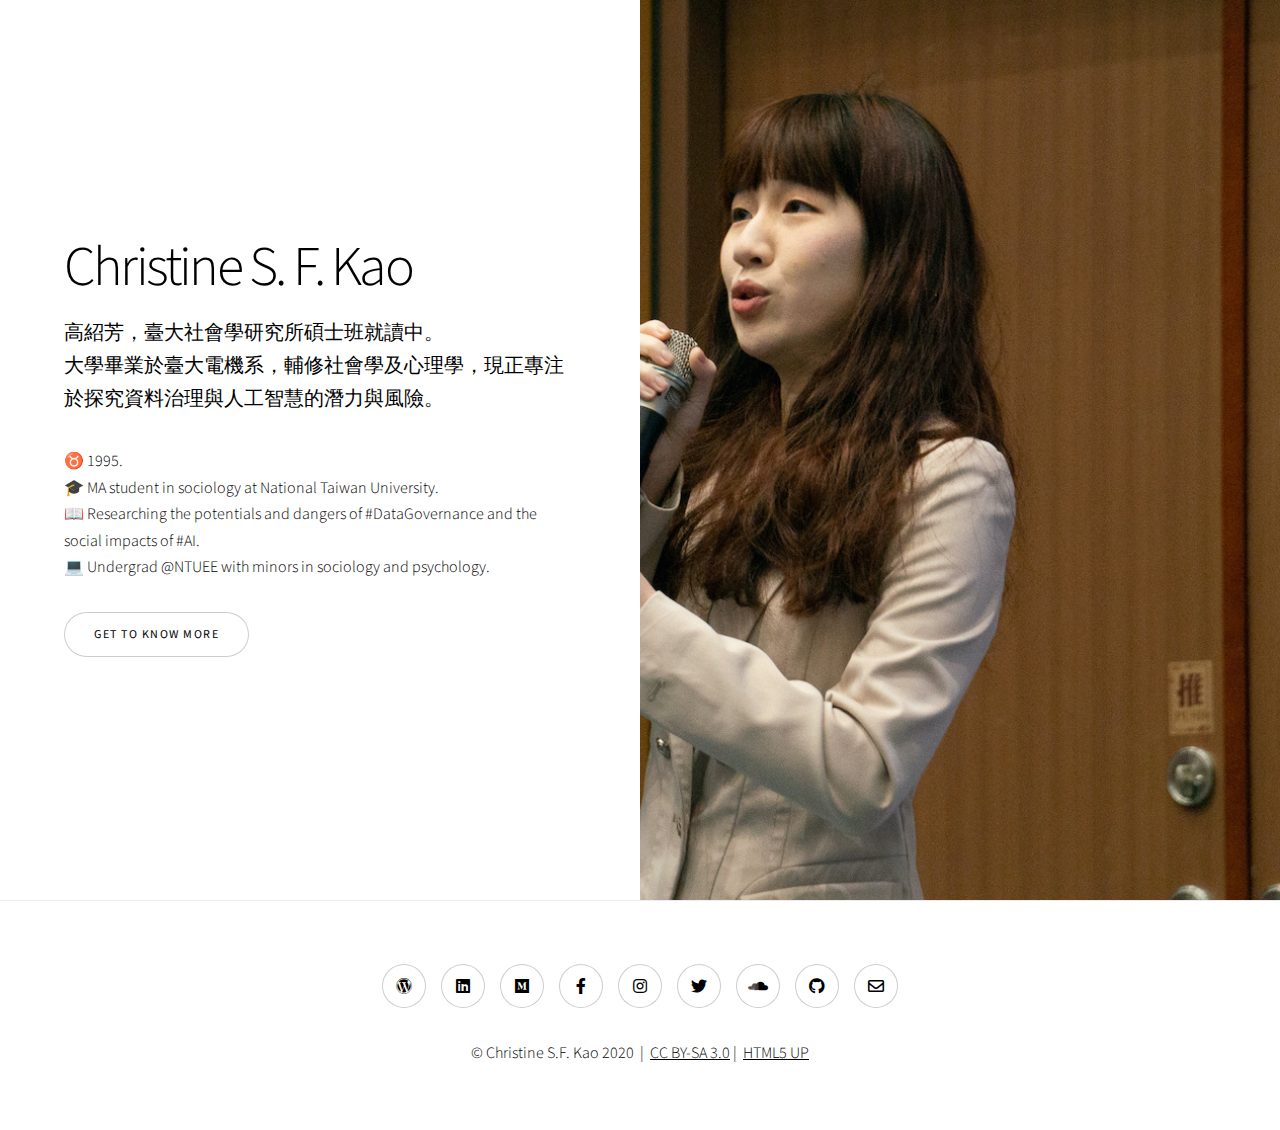
==== commit acba3f40: "add wordpress blog link and button" ====
--- a/index.html
+++ b/index.html
@@ -30,10 +30,10 @@
 
 							<p>♉️ 1995. </br>
 								🎓 MA student in sociology at National Taiwan University. </br>
-								📖 Researching on the potentials and dangers of #DataGovernance and the social impacts of #AI. </br>
-								💻 Undergrad EE major with minors in sociology and psychology.</p>
+								📖 Researching the potentials and dangers of #DataGovernance and the social impacts of #AI. </br>
+								💻 Undergrad @NTUEE with minors in sociology and psychology.</p>
 							<ul class="actions stacked">
-								<li><a href="mailto:christinesfkao@gmail.com" class="button big wide smooth-scroll-middle">Contact Me</a></li>
+								<li><a href="https://blog.christinesfkao.tw" class="button big wide smooth-scroll-middle">Get to Know More</a></li>
 							</ul>
 						</div>
 						<div class="image">
@@ -317,14 +317,14 @@
 					<footer class="wrapper style1 align-center">
 						<div class="inner">
 							<ul class="icons">
+								<li><a href="https://t.me/christinesfkao" class="icon brands style2 fa-wordpress" target="_blank"><span class="label">Blog</span></a></li>	
+								<li><a href="https://www.linkedin.com/in/christinesfkao/" class="icon brands style2 fa-linkedin" target="_blank"><span class="label">LinkedIn</span></a></li>
+								<li><a href="https://medium.com/@christinesfkao" class="icon brands style2 fa-medium" target="_blank"><span class="label">Medium</span></a></li>
 								<li><a href="https://fb.me/christinesfkao" class="icon brands style2 fa-facebook-f" target="_blank"><span class="label">Facebook</span></a></li>
 								<li><a href="https://instagram.com/christinesfkao" class="icon brands style2 fa-instagram" target="_blank"><span class="label">Instagram</span></a></li>
 								<li><a href="https://twitter.com/christinesfkao" class="icon brands style2 fa-twitter" target="_blank"><span class="label">Twitter</span></a></li>
 								<li><a href="https://soundcloud.com/christinesfkao" class="icon brands style2 fa-soundcloud" target="_blank"><span class="label">SoundCloud</span></a></li>
 								<li><a href="https://github.com/christinesfkao" class="icon brands style2 fa-github" target="_blank"><span class="label">Github</span></a></li>
-								<li><a href="https://www.linkedin.com/in/christinesfkao/" class="icon brands style2 fa-linkedin" target="_blank"><span class="label">LinkedIn</span></a></li>
-								<li><a href="https://medium.com/@christinesfkao" class="icon brands style2 fa-medium" target="_blank"><span class="label">Medium</span></a></li>
-								<li><a href="https://t.me/christinesfkao" class="icon brands style2 fa-telegram" target="_blank"><span class="label">Telegram</span></a></li>
 								<li><a href="mailto:christinesfkao@gmail.com" class="icon style2 fa-envelope" target="_blank"><span class="label">Email</span></a></li>
 							</ul>
 							<p>&copy; Christine S.F. Kao 2020 &nbsp;|&nbsp;
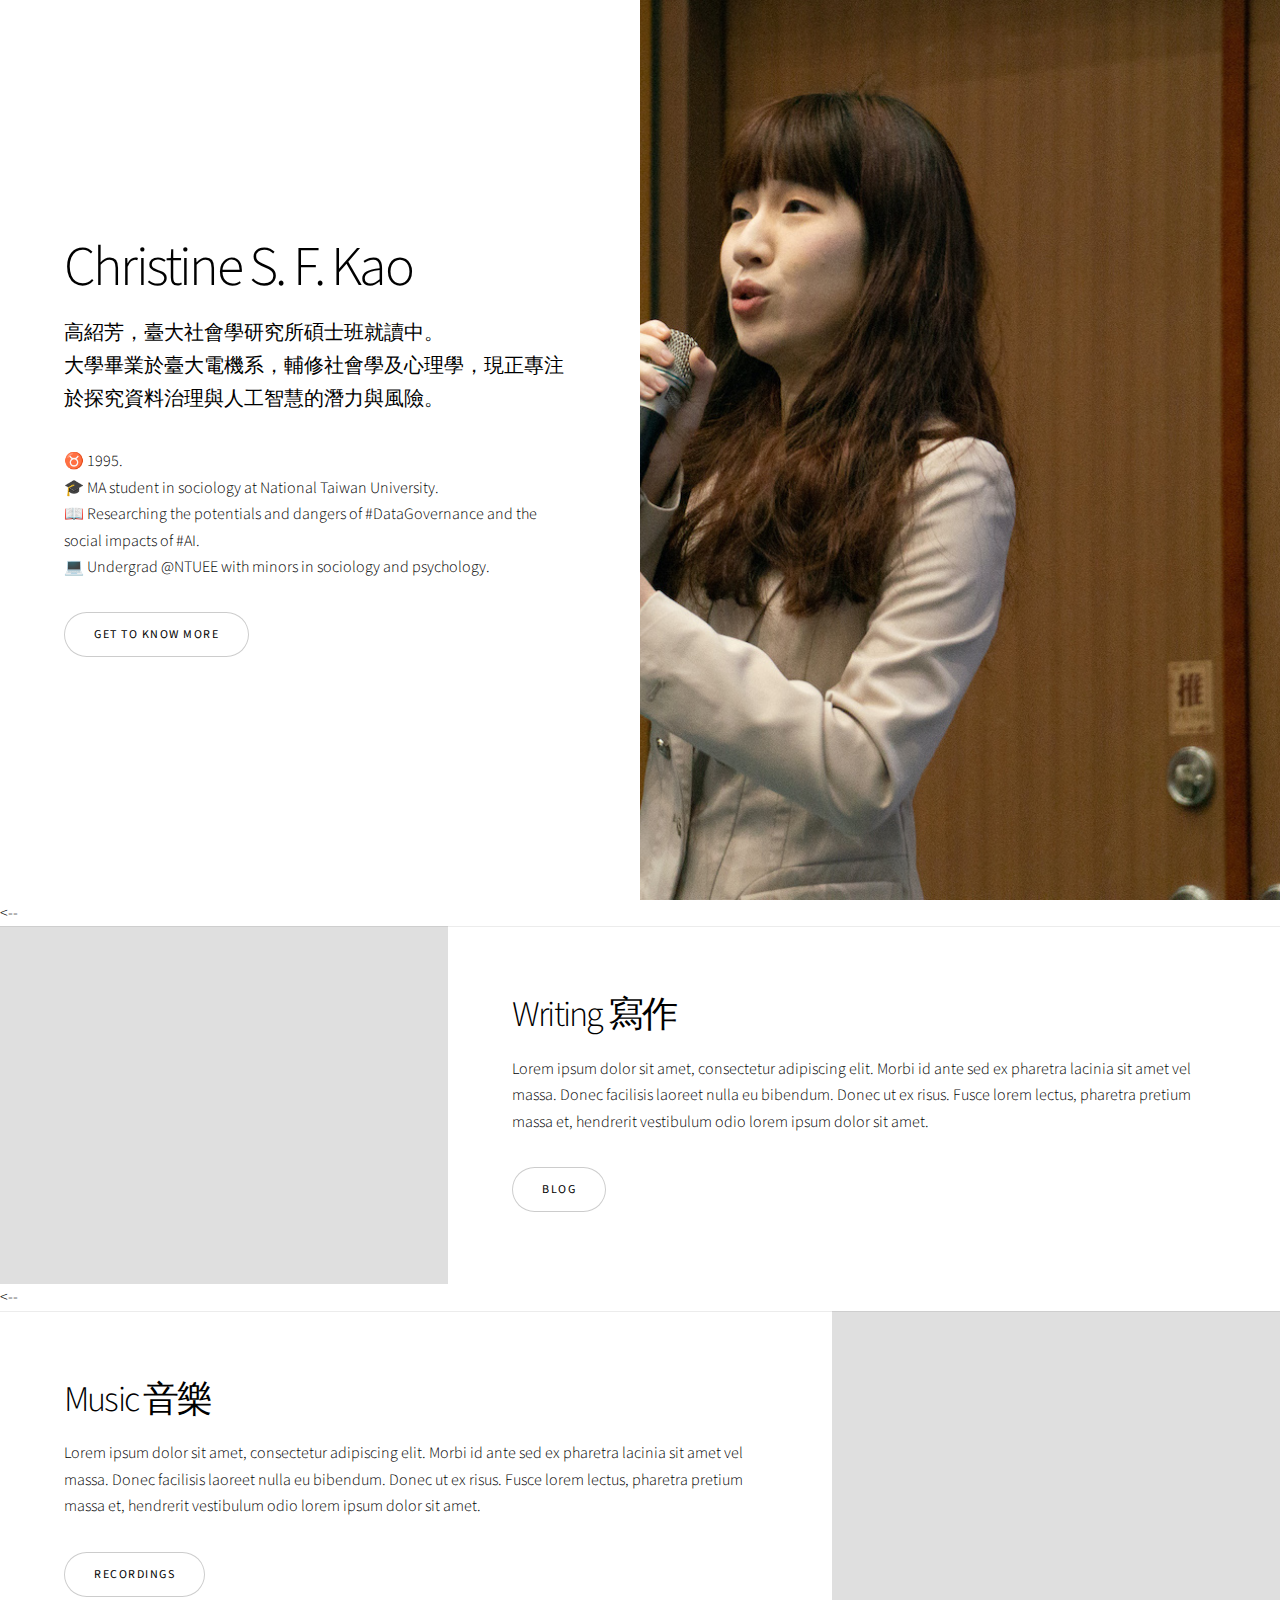
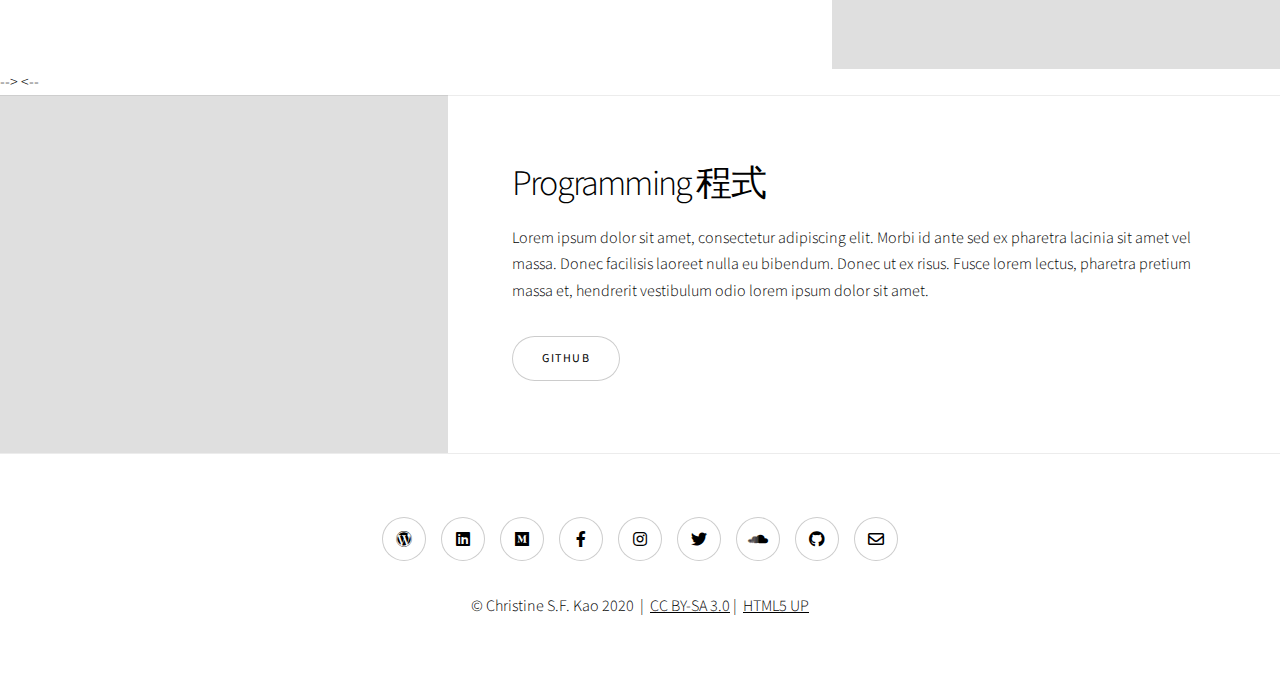
==== commit c241adca: "add 3 sections: writing, music and programming" ====
--- a/index.html
+++ b/index.html
@@ -42,27 +42,27 @@
 					</section>
 
 				<!-- Two -->
-					<!--<section class="spotlight style1 orient-right content-align-left image-position-center onscroll-image-fade-in" id="first">
+					<--<section class="spotlight style1 orient-right content-align-left image-position-center onscroll-image-fade-in" id="first">
 						<div class="content">
-							<h2>Magna etiam feugiat</h2>
+							<h2>Writing 寫作</h2>
 							<p>Lorem ipsum dolor sit amet, consectetur adipiscing elit. Morbi id ante sed ex pharetra lacinia sit amet vel massa. Donec facilisis laoreet nulla eu bibendum. Donec ut ex risus. Fusce lorem lectus, pharetra pretium massa et, hendrerit vestibulum odio lorem ipsum dolor sit amet.</p>
 							<ul class="actions stacked">
-								<li><a href="#" class="button">Learn More</a></li>
+								<li><a href="https://blog.christinesfkao.com" target="_blank" class="button">Blog</a></li>
 							</ul>
 						</div>
 						<div class="image">
 							<img src="images/spotlight01.jpg" alt="" />
 						</div>
 					</section> 
--->
+
 
 				<!-- Three -->
-					<!--<section class="spotlight style1 orient-left content-align-left image-position-center onscroll-image-fade-in">
+					<--<section class="spotlight style1 orient-left content-align-left image-position-center onscroll-image-fade-in">
 						<div class="content">
-							<h2>Tempus adipiscing</h2>
+							<h2>Music 音樂</h2>
 							<p>Lorem ipsum dolor sit amet, consectetur adipiscing elit. Morbi id ante sed ex pharetra lacinia sit amet vel massa. Donec facilisis laoreet nulla eu bibendum. Donec ut ex risus. Fusce lorem lectus, pharetra pretium massa et, hendrerit vestibulum odio lorem ipsum dolor sit amet.</p>
 							<ul class="actions stacked">
-								<li><a href="#" class="button">Learn More</a></li>
+								<li><a href="https://music.christinesfkao.tw" target="_blank"class="button">Recordings</a></li>
 							</ul>
 						</div>
 						<div class="image">
@@ -71,19 +71,19 @@
 					</section>-->
 
 				<!-- Four -->
-					<!--<section class="spotlight style1 orient-right content-align-left image-position-center onscroll-image-fade-in">
+					<--<section class="spotlight style1 orient-right content-align-left image-position-center onscroll-image-fade-in">
 						<div class="content">
-							<h2>Pharetra etiam nulla</h2>
+							<h2>Programming 程式</h2>
 							<p>Lorem ipsum dolor sit amet, consectetur adipiscing elit. Morbi id ante sed ex pharetra lacinia sit amet vel massa. Donec facilisis laoreet nulla eu bibendum. Donec ut ex risus. Fusce lorem lectus, pharetra pretium massa et, hendrerit vestibulum odio lorem ipsum dolor sit amet.</p>
 							<ul class="actions stacked">
-								<li><a href="#" class="button">Learn More</a></li>
+								<li><a href="https://github.com/christinesfkao" target="_blank"class="button">Github</a></li>
 							</ul>
 						</div>
 						<div class="image">
 							<img src="images/spotlight03.jpg" alt="" />
 						</div>
 					</section>
--->
+
 				<!-- Five -->
 					<!--<section class="wrapper style1 align-center">
 						<div class="inner">
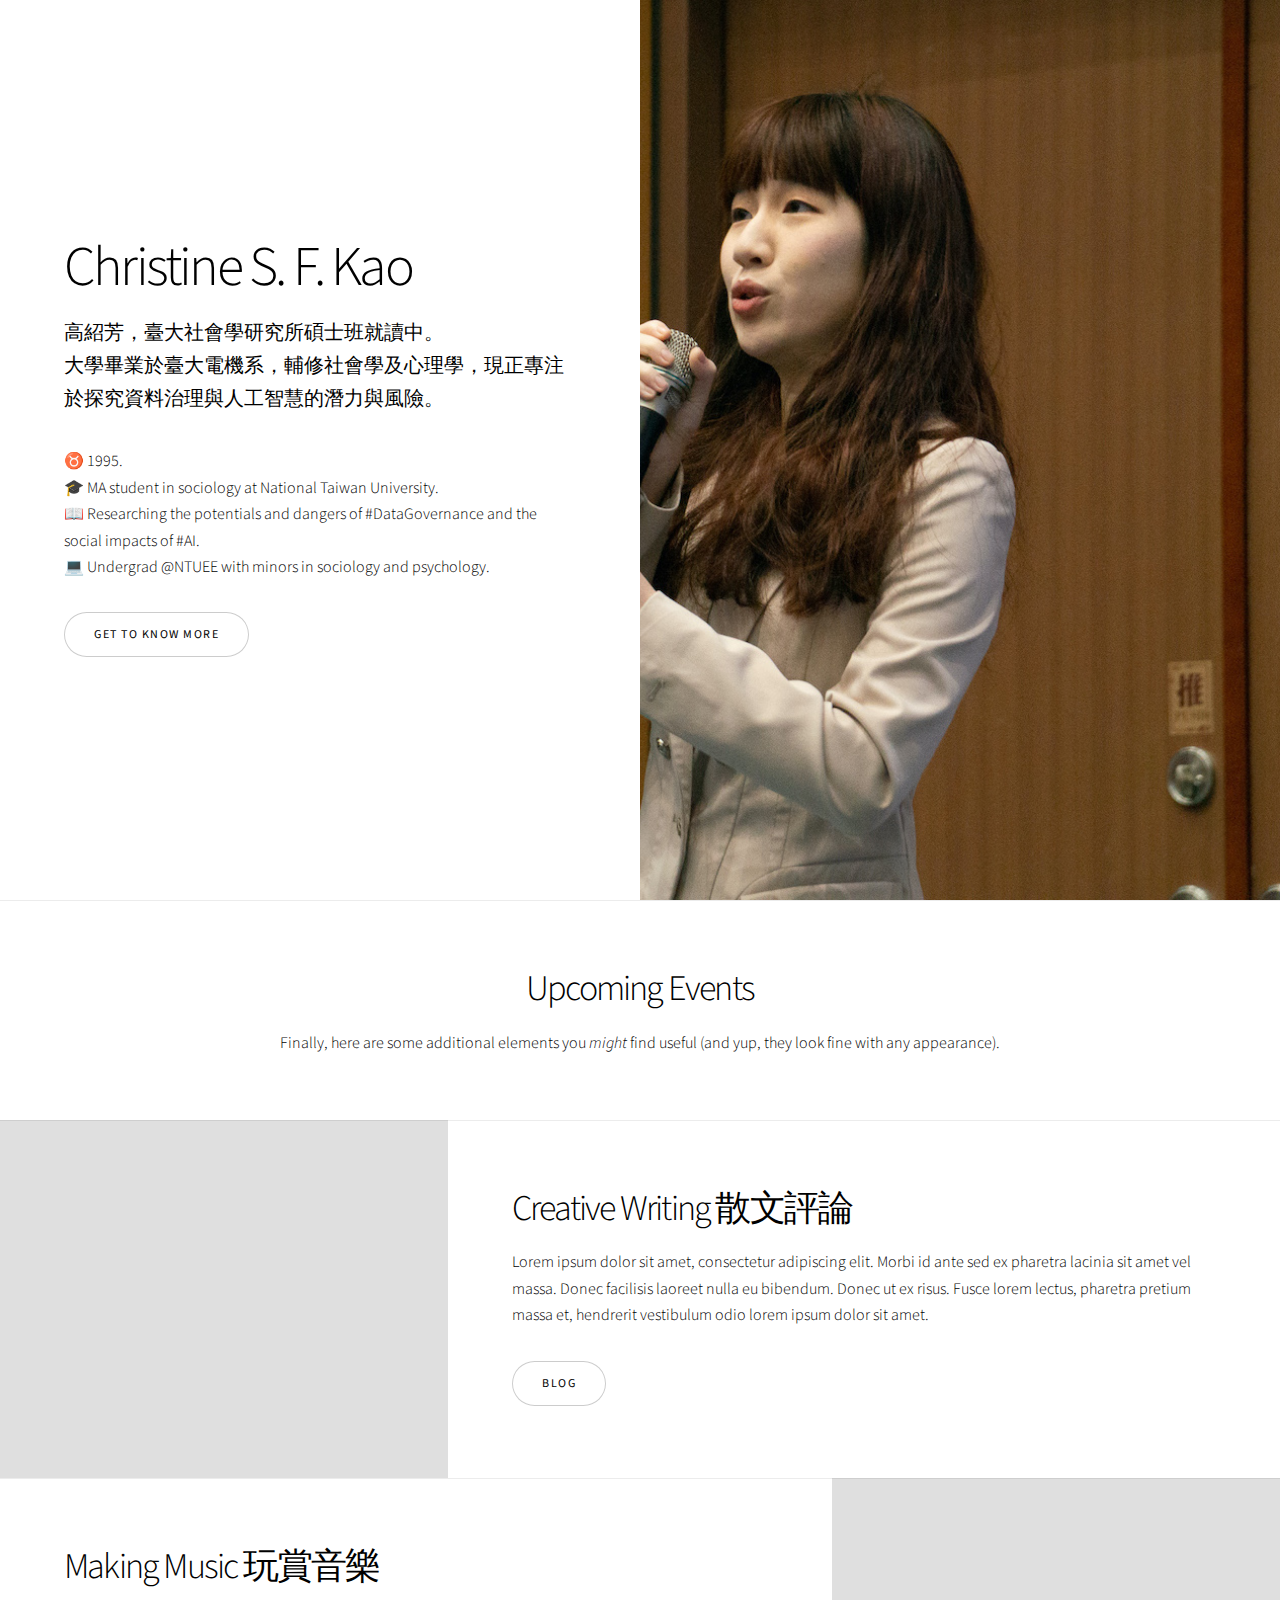
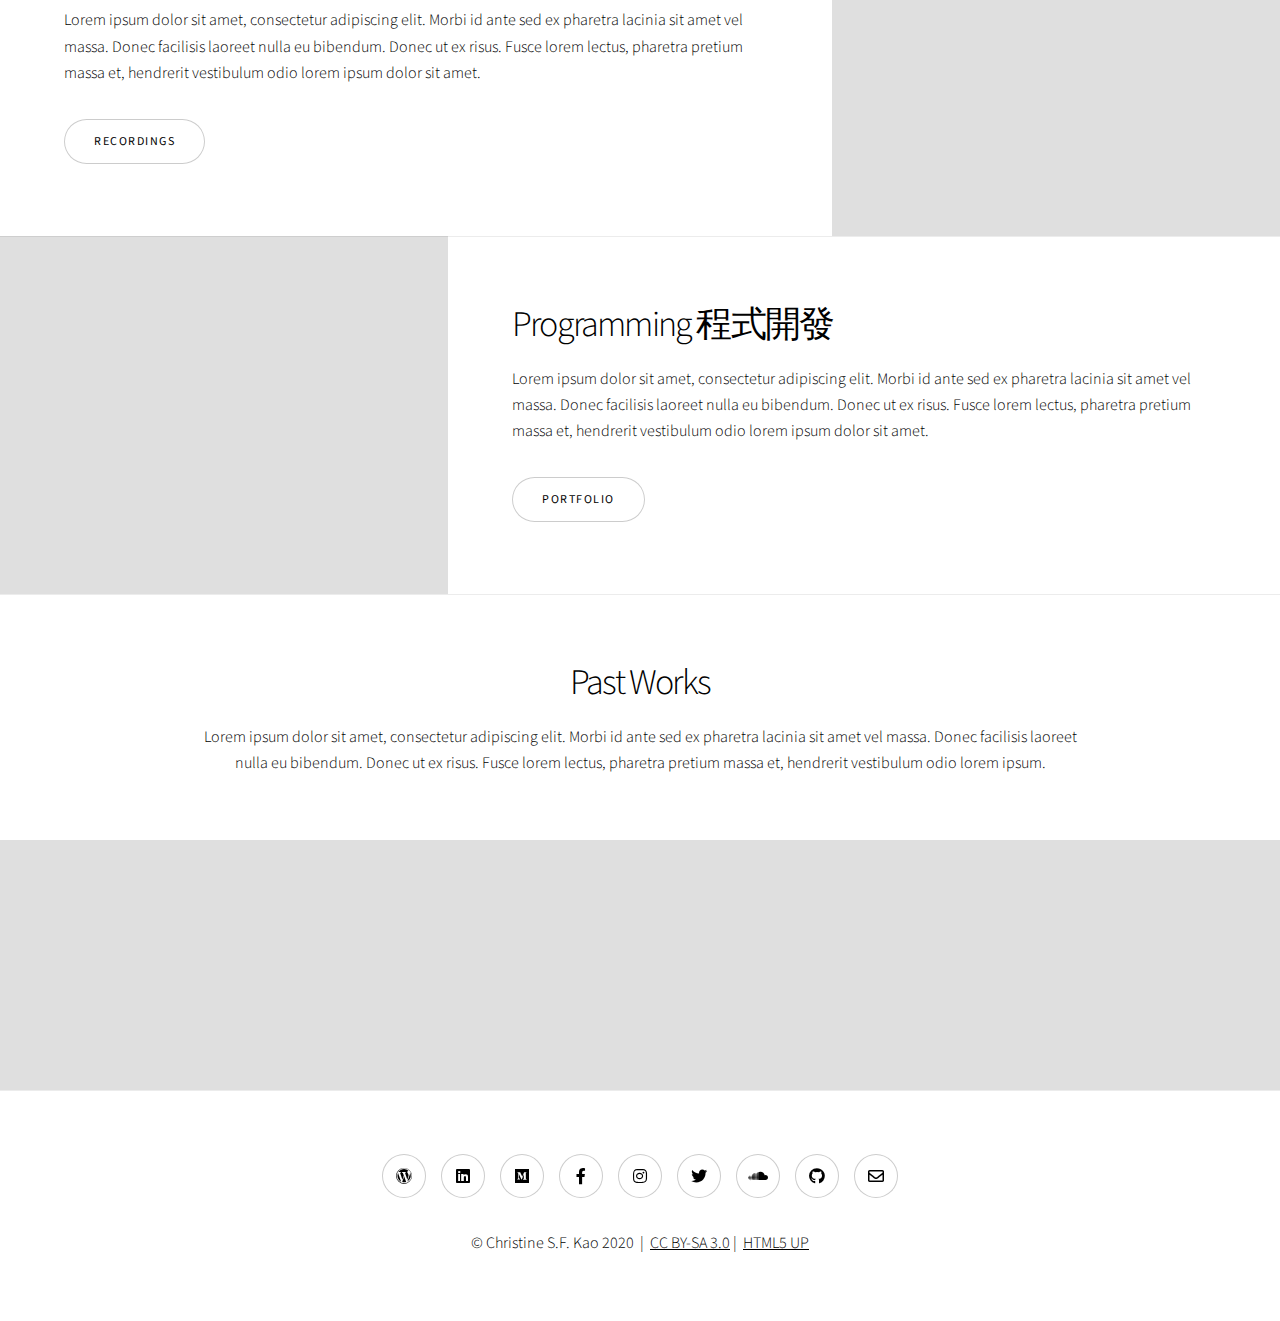
==== commit c68aabb4: "add Gallery and Upcoming Events" ====
--- a/index.html
+++ b/index.html
@@ -41,10 +41,22 @@
 						</div>
 					</section>
 
+				<!-- Additional Elements -->
+					<section class="wrapper style1 align-center">
+						<div class="inner">
+							<h2>Upcoming Events</h2>
+							<p>Finally, here are some additional elements you <em>might</em> find useful (and yup, they look fine with any <span class="demo-controls">appearance</span>).</p>
+							<div class="index align-left">
+							</div>
+
+
+						</div>
+					</section>
+
 				<!-- Two -->
-					<--<section class="spotlight style1 orient-right content-align-left image-position-center onscroll-image-fade-in" id="first">
+					<section class="spotlight style1 orient-right content-align-left image-position-center onscroll-image-fade-in" id="first">
 						<div class="content">
-							<h2>Writing 寫作</h2>
+							<h2>Creative Writing 散文評論</h2>
 							<p>Lorem ipsum dolor sit amet, consectetur adipiscing elit. Morbi id ante sed ex pharetra lacinia sit amet vel massa. Donec facilisis laoreet nulla eu bibendum. Donec ut ex risus. Fusce lorem lectus, pharetra pretium massa et, hendrerit vestibulum odio lorem ipsum dolor sit amet.</p>
 							<ul class="actions stacked">
 								<li><a href="https://blog.christinesfkao.com" target="_blank" class="button">Blog</a></li>
@@ -57,9 +69,9 @@
 
 
 				<!-- Three -->
-					<--<section class="spotlight style1 orient-left content-align-left image-position-center onscroll-image-fade-in">
+					<section class="spotlight style1 orient-left content-align-left image-position-center onscroll-image-fade-in">
 						<div class="content">
-							<h2>Music 音樂</h2>
+							<h2>Making Music 玩賞音樂</h2>
 							<p>Lorem ipsum dolor sit amet, consectetur adipiscing elit. Morbi id ante sed ex pharetra lacinia sit amet vel massa. Donec facilisis laoreet nulla eu bibendum. Donec ut ex risus. Fusce lorem lectus, pharetra pretium massa et, hendrerit vestibulum odio lorem ipsum dolor sit amet.</p>
 							<ul class="actions stacked">
 								<li><a href="https://music.christinesfkao.tw" target="_blank"class="button">Recordings</a></li>
@@ -68,15 +80,15 @@
 						<div class="image">
 							<img src="images/spotlight02.jpg" alt="" />
 						</div>
-					</section>-->
+					</section>
 
 				<!-- Four -->
-					<--<section class="spotlight style1 orient-right content-align-left image-position-center onscroll-image-fade-in">
+					<section class="spotlight style1 orient-right content-align-left image-position-center onscroll-image-fade-in">
 						<div class="content">
-							<h2>Programming 程式</h2>
+							<h2>Programming 程式開發</h2>
 							<p>Lorem ipsum dolor sit amet, consectetur adipiscing elit. Morbi id ante sed ex pharetra lacinia sit amet vel massa. Donec facilisis laoreet nulla eu bibendum. Donec ut ex risus. Fusce lorem lectus, pharetra pretium massa et, hendrerit vestibulum odio lorem ipsum dolor sit amet.</p>
 							<ul class="actions stacked">
-								<li><a href="https://github.com/christinesfkao" target="_blank"class="button">Github</a></li>
+								<li><a href="https://github.com/christinesfkao" target="_blank"class="button">Portfolio</a></li>
 							</ul>
 						</div>
 						<div class="image">
@@ -85,23 +97,23 @@
 					</section>
 
 				<!-- Five -->
-					<!--<section class="wrapper style1 align-center">
+					<section class="wrapper style1 align-center">
 						<div class="inner">
-							<h2>Massa sed condimentum</h2>
+							<h2>Past Works</h2>
 							<p>Lorem ipsum dolor sit amet, consectetur adipiscing elit. Morbi id ante sed ex pharetra lacinia sit amet vel massa. Donec facilisis laoreet nulla eu bibendum. Donec ut ex risus. Fusce lorem lectus, pharetra pretium massa et, hendrerit vestibulum odio lorem ipsum.</p>
-						</div>-->
+						</div>
 
 						<!-- Gallery -->
-							<!--<div class="gallery style2 medium lightbox onscroll-fade-in">
+							<div class="gallery style2 medium lightbox onscroll-fade-in">
 								<article>
 									<a href="images/gallery/fulls/01.jpg" class="image">
 										<img src="images/gallery/thumbs/01.jpg" alt="" />
 									</a>
 									<div class="caption">
-										<h3>Ipsum Dolor</h3>
-										<p>Lorem ipsum dolor amet, consectetur magna etiam elit. Etiam sed ultrices.</p>
-										<ul class="actions fixed">
-											<li><span class="button small">Details</span></li>
+										<h3>Echobuy</h3>
+										<p>Lorem ipsum dolor amet, consectetur magna etiam elit. Etiam sed ultrices.</p>
+										<ul class="actions fixed">
+											<li><span class="button small"><a href ="https://christinesfkao.tw/echobuy/" target = "_blank"> Demo</a></span></li>
 										</ul>
 									</div>
 								</article>
@@ -110,10 +122,10 @@
 										<img src="images/gallery/thumbs/02.jpg" alt="" />
 									</a>
 									<div class="caption">
-										<h3>Feugiat Lorem</h3>
-										<p>Lorem ipsum dolor amet, consectetur magna etiam elit. Etiam sed ultrices.</p>
-										<ul class="actions fixed">
-											<li><span class="button small">Details</span></li>
+										<h3>CodeforGender</h3>
+										<p>Lorem ipsum dolor amet, consectetur magna etiam elit. Etiam sed ultrices.</p>
+										<ul class="actions fixed">
+											<li><span class="button small"><a href ="https://christinesfkao.tw/codeforgender/" target = "_blank"> Demo</a></span></li>
 										</ul>
 									</div>
 								</article>
@@ -122,10 +134,12 @@
 										<img src="images/gallery/thumbs/03.jpg" alt="" />
 									</a>
 									<div class="caption">
-										<h3>Magna Amet</h3>
-										<p>Lorem ipsum dolor amet, consectetur magna etiam elit. Etiam sed ultrices.</p>
-										<ul class="actions fixed">
-											<li><span class="button small">Details</span></li>
+										<h3>教授治校無能 苦果誰來承受</h3>
+										<p>《蘋果日報》即時要聞、紙本論壇 20180328</br>
+											高紹芳／台大電機系學生、學生代表大會前議長、前校務會議學生代表</p>
+										<ul class="actions fixed">
+											<li><span class="button small">
+												<a href="https://tw.appledaily.com/headline/20180328/YMTNPYDIEHREHE3NYWA2M73D2Q/" target="_blank">Article Link</a></span></li>
 										</ul>
 									</div>
 								</article>
@@ -134,10 +148,12 @@
 										<img src="images/gallery/thumbs/04.jpg" alt="" />
 									</a>
 									<div class="caption">
-										<h3>Sed Tempus</h3>
-										<p>Lorem ipsum dolor amet, consectetur magna etiam elit. Etiam sed ultrices.</p>
-										<ul class="actions fixed">
-											<li><span class="button small">Details</span></li>
+										<h3>愈讀愈窮…碩博士生當然大減</h3>
+										<p>《聯合報》udn / 評論 / 民意論壇 20190727 </br>
+										 林凱衡／台灣大學社會所博士候選人、林士豪／清華大學社會所碩士、陳玟亘／政治大學東亞所碩士生、高紹芳／台灣大學電機系畢業</p>
+										<ul class="actions fixed">
+											<li><span class="button small">
+												<a href="https://udn.com/news/story/7339/3953499" target="_blank">Article Link</a></span></li>
 										</ul>
 									</div>
 								</article>
@@ -240,78 +256,6 @@
 							</div>
 
 					</section>
-				-->
-
-				<!-- Six -->
-					<!--<section class="wrapper style1 align-center">
-						<div class="inner">
-							<h2>Ipsum sed consequat</h2>
-							<p>Lorem ipsum dolor sit amet, consectetur adipiscing elit. Morbi id ante sed ex pharetra lacinia sit amet vel massa. Donec facilisis laoreet nulla eu bibendum. Donec ut ex risus. Fusce lorem lectus, pharetra pretium massa et, hendrerit vestibulum odio lorem ipsum.</p>
-							<div class="items style1 medium onscroll-fade-in">
-								<section>
-									<span class="icon style2 major fa-gem"></span>
-									<h3>Lorem</h3>
-									<p>Lorem ipsum dolor sit amet, consectetur adipiscing elit. Morbi dui turpis, cursus eget orci amet aliquam congue semper. Etiam eget ultrices risus nec tempor elit.</p>
-								</section>
-								<section>
-									<span class="icon solid style2 major fa-save"></span>
-									<h3>Ipsum</h3>
-									<p>Lorem ipsum dolor sit amet, consectetur adipiscing elit. Morbi dui turpis, cursus eget orci amet aliquam congue semper. Etiam eget ultrices risus nec tempor elit.</p>
-								</section>
-								<section>
-									<span class="icon solid style2 major fa-chart-bar"></span>
-									<h3>Dolor</h3>
-									<p>Lorem ipsum dolor sit amet, consectetur adipiscing elit. Morbi dui turpis, cursus eget orci amet aliquam congue semper. Etiam eget ultrices risus nec tempor elit.</p>
-								</section>
-								<section>
-									<span class="icon solid style2 major fa-wifi"></span>
-									<h3>Amet</h3>
-									<p>Lorem ipsum dolor sit amet, consectetur adipiscing elit. Morbi dui turpis, cursus eget orci amet aliquam congue semper. Etiam eget ultrices risus nec tempor elit.</p>
-								</section>
-								<section>
-									<span class="icon solid style2 major fa-cog"></span>
-									<h3>Magna</h3>
-									<p>Lorem ipsum dolor sit amet, consectetur adipiscing elit. Morbi dui turpis, cursus eget orci amet aliquam congue semper. Etiam eget ultrices risus nec tempor elit.</p>
-								</section>
-								<section>
-									<span class="icon style2 major fa-paper-plane"></span>
-									<h3>Tempus</h3>
-									<p>Lorem ipsum dolor sit amet, consectetur adipiscing elit. Morbi dui turpis, cursus eget orci amet aliquam congue semper. Etiam eget ultrices risus nec tempor elit.</p>
-								</section>
-								<section>
-									<span class="icon solid style2 major fa-desktop"></span>
-									<h3>Aliquam</h3>
-									<p>Lorem ipsum dolor sit amet, consectetur adipiscing elit. Morbi dui turpis, cursus eget orci amet aliquam congue semper. Etiam eget ultrices risus nec tempor elit.</p>
-								</section>
-								<section>
-									<span class="icon solid style2 major fa-sync-alt"></span>
-									<h3>Elit</h3>
-									<p>Lorem ipsum dolor sit amet, consectetur adipiscing elit. Morbi dui turpis, cursus eget orci amet aliquam congue semper. Etiam eget ultrices risus nec tempor elit.</p>
-								</section>
-								<section>
-									<span class="icon solid style2 major fa-hashtag"></span>
-									<h3>Morbi</h3>
-									<p>Lorem ipsum dolor sit amet, consectetur adipiscing elit. Morbi dui turpis, cursus eget orci amet aliquam congue semper. Etiam eget ultrices risus nec tempor elit.</p>
-								</section>
-								<section>
-									<span class="icon solid style2 major fa-bolt"></span>
-									<h3>Turpis</h3>
-									<p>Lorem ipsum dolor sit amet, consectetur adipiscing elit. Morbi dui turpis, cursus eget orci amet aliquam congue semper. Etiam eget ultrices risus nec tempor elit.</p>
-								</section>
-								<section>
-									<span class="icon solid style2 major fa-envelope"></span>
-									<h3>Ultrices</h3>
-									<p>Lorem ipsum dolor sit amet, consectetur adipiscing elit. Morbi dui turpis, cursus eget orci amet aliquam congue semper. Etiam eget ultrices risus nec tempor elit.</p>
-								</section>
-								<section>
-									<span class="icon solid style2 major fa-leaf"></span>
-									<h3>Risus</h3>
-									<p>Lorem ipsum dolor sit amet, consectetur adipiscing elit. Morbi dui turpis, cursus eget orci amet aliquam congue semper. Etiam eget ultrices risus nec tempor elit.</p>
-								</section>
-							</div>
-						</div>
-					</section>
--->
 			
 				<!-- Footer -->
 					<footer class="wrapper style1 align-center">
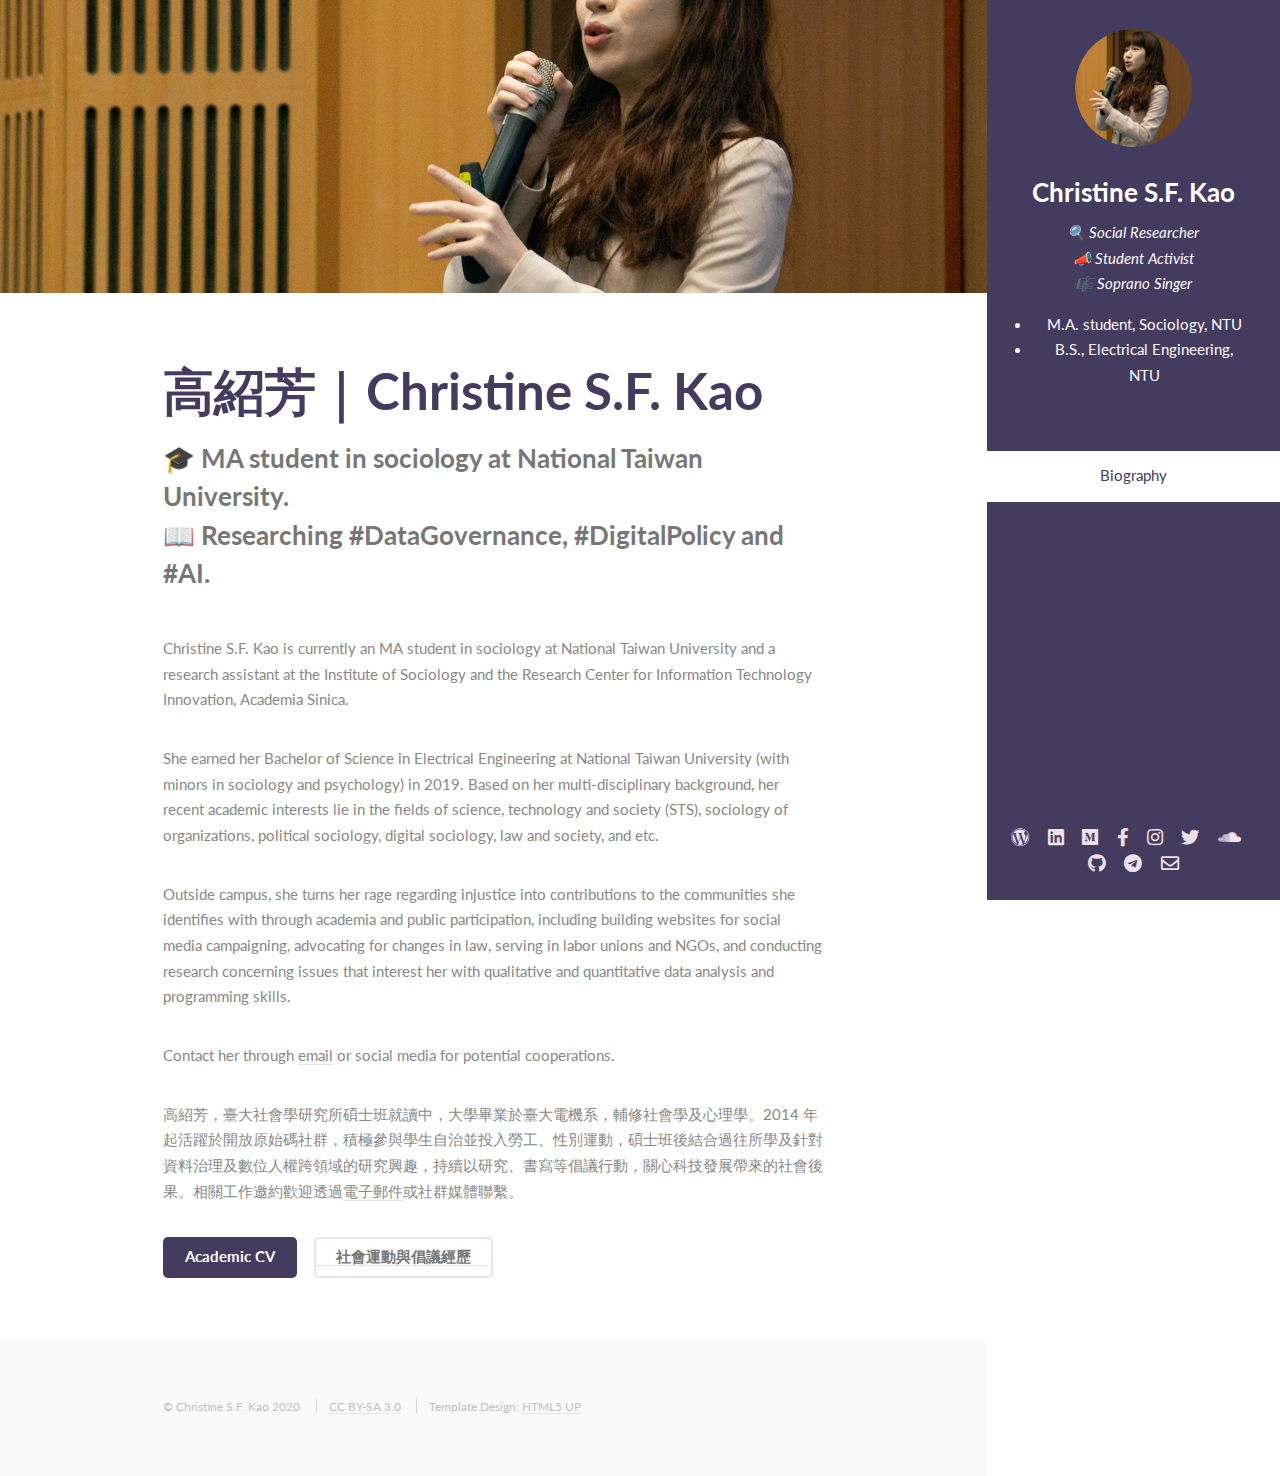
==== commit e842f93a: "Set up new template" ====
--- a/index.html
+++ b/index.html
@@ -1,281 +1,512 @@
 <!DOCTYPE HTML>
 <!--
-	高紹芳 Christine Shao-Fang Kao's Personal Homepage, 2020, under CC-BY 3.0
-	Template by HTML5 UP html5up.net | @ajlkn
+	高紹芳 Christine Shao-Fang Kao's Webpage, 2020, under CC-BY-SA 3.0
+	Template by HTML5 UP html5up.net
 -->
 <html>
 <link rel="shortcut icon" type="image" href="images/favicon.ico"/>
 	<head>
-		<title>高紹芳 | Christine Kao</title>
+		<title>高紹芳 | Christine S.F. Kao</title>
 		<meta charset="utf-8" />
 		<meta name="viewport" content="width=device-width, initial-scale=1, user-scalable=no" />
 		<meta property="og:url" content="https://christinesfkao.tw" />
 		<meta property="og:type"  content="website" />
 		<meta property="og:title" content="高紹芳 Christine Shao-Fang Kao" />
-		<meta property="og:description" content="🎓 MA student in sociology at National Taiwan University. Researching on the potentials and dangers of #DataGovernance and the social impacts of #AI." />
-		<meta property="og:image" content="images/banner.jpg" />
+		<meta property="og:description" content="🎓 MA student in sociology at National Taiwan University. Researching the potentials and dangers of #DataGovernance and the social impacts of #AI." />
+		<meta property="og:image" content="images/avatar.jpg" />
 		<link rel="stylesheet" href="assets/css/main.css" />
-		<noscript><link rel="stylesheet" href="assets/css/noscript.css" /></noscript>
 	</head>
 	<body class="is-preload">
 
+		<!-- Header -->
+			<section id="header">
+				<header>
+					<span class="image avatar"><img src="images/avatar.jpg" alt="" /></span>
+					<h1 id="logo"><a href="#">Christine S.F. Kao</a></h1>
+					<p>🔍 Social Researcher</br>
+					📣 Student Activist</br>
+					🎼 Soprano Singer</p>
+					<p>
+						<ul>
+							<li>M.A. student, Sociology, NTU</li>
+							<li>B.S., Electrical Engineering, NTU</li>
+						</ul>
+					</p>
+				</header>
+				<nav id="nav">
+					<ul>
+						<li><a href="#one" class="active">Biography</a></li>
+					<!--<li><a href="#two">Things I Can Do</a></li>
+						<li><a href="#three">A Few Accomplishments</a></li>
+						<li><a href="#four">Contact</a></li>
+					</ul>-->
+				</nav>
+				<footer>
+					<ul class="icons">
+						<li><a href="https://blog.christinesfkao.tw" class="icon brands style2 fa-wordpress" target="_blank"><span class="label">Blog</span></a></li>	
+						<li><a href="https://www.linkedin.com/in/christinesfkao/" class="icon brands style2 fa-linkedin" target="_blank"><span class="label">LinkedIn</span></a></li>
+						<li><a href="https://medium.com/@christinesfkao" class="icon brands style2 fa-medium" target="_blank"><span class="label">Medium</span></a></li>
+						<li><a href="https://fb.me/christinesfkao" class="icon brands style2 fa-facebook-f" target="_blank"><span class="label">Facebook</span></a></li>
+						<li><a href="https://instagram.com/christinesfkao" class="icon brands style2 fa-instagram" target="_blank"><span class="label">Instagram</span></a></li>
+						<li><a href="https://twitter.com/christinesfkao" class="icon brands style2 fa-twitter" target="_blank"><span class="label">Twitter</span></a></li>
+						<li><a href="https://soundcloud.com/christinesfkao" class="icon brands style2 fa-soundcloud" target="_blank"><span class="label">SoundCloud</span></a></li>
+						<li><a href="https://github.com/christinesfkao" class="icon brands style2 fa-github" target="_blank"><span class="label">Github</span></a></li>
+						<li><a href="https://t.me/christinesfkao" class="icon brands style2 fa-telegram" target="_blank"><span class="label">Telegram</span></a></li>
+						<li><a href="mailto:hi@christinesfkao.tw" class="icon style2 fa-envelope" target="_blank"><span class="label">Email</span></a></li>
+					</ul>
+				</footer>
+			</section>
+
 		<!-- Wrapper -->
-			<div id="wrapper" class="divided">
-
-				<!-- One -->
-					<section class="banner style1 orient-left content-align-left image-position-right fullscreen onload-image-fade-in onload-content-fade-right">
-						<div class="content">
-							<h1>Christine S. F. Kao</h1>
-							<p class="major">高紹芳，臺大社會學研究所碩士班就讀中。</br>大學畢業於臺大電機系，輔修社會學及心理學，現正專注於探究資料治理與人工智慧的潛力與風險。</p>
-
-							<p>♉️ 1995. </br>
-								🎓 MA student in sociology at National Taiwan University. </br>
-								📖 Researching the potentials and dangers of #DataGovernance and the social impacts of #AI. </br>
-								💻 Undergrad @NTUEE with minors in sociology and psychology.</p>
-							<ul class="actions stacked">
-								<li><a href="https://blog.christinesfkao.tw" class="button big wide smooth-scroll-middle">Get to Know More</a></li>
+			<div id="wrapper">
+
+				<!-- Main -->
+					<div id="main">
+
+						<!-- One -->
+							<section id="one">
+								<div class="image main" data-position="center">
+									<img src="images/banner.jpg" alt="" />
+								</div>
+								<div class="container">
+									<header class="major">
+										<h2><a href="https://christinesfkao.tw">高紹芳｜Christine S.F. Kao</a></h2>
+										<p>🎓 MA student in sociology at National Taiwan University.<br />
+										📖 Researching #DataGovernance, #DigitalPolicy and #AI.</p>
+									</header>
+									<p>Christine S.F. Kao is currently an MA student in sociology at National Taiwan University and a research assistant at the Institute of Sociology and the Research Center for Information Technology Innovation, Academia Sinica. </p>
+
+									<p>She earned her Bachelor of Science in Electrical Engineering at National Taiwan University (with minors in sociology and psychology) in 2019. Based on her multi-disciplinary background, her recent academic interests lie in the fields of science, technology and society (STS), sociology of organizations, political sociology, digital sociology, law and society, and etc. </p>
+
+									<p>Outside campus, she turns her rage regarding injustice into contributions to the communities she identifies with through academia and public participation, including building websites for social media campaigning, advocating for changes in law, serving in labor unions and NGOs, and conducting research concerning issues that interest her with qualitative and quantitative data analysis and programming skills.</p>
+
+									<p>Contact her through <a href="mailto:hi@christinesfkao.tw" target="_blank">email</a> or social media for potential cooperations.</p>
+
+									<p>高紹芳，臺大社會學研究所碩士班就讀中，大學畢業於臺大電機系，輔修社會學及心理學。2014 年起活躍於開放原始碼社群，積極參與學生自治並投入勞工、性別運動，碩士班後結合過往所學及針對資料治理及數位人權跨領域的研究興趣，持續以研究、書寫等倡議行動，關心科技發展帶來的社會後果。相關工作邀約歡迎透過<a href="mailto:work@christinesfkao.tw" target="_blank">電子郵件</a>或社群媒體聯繫。</p>
+
+									<div class="col-12">
+										<ul class="actions">
+											<li><a href="https://drive.google.com/open?id=1WAoT-i56d0zyHo_EV3xINj_6-qgvn281" target="_blank"><input type="button" class="primary" value="Academic CV"/></a></li>
+											<li><a href="https://drive.google.com/file/d/1dFca57LfaDbtGTSPTTLYbQ7h0NgpaO-t/view?usp=sharing" target="_blank"><input type="button" class="alt" value="社會運動與倡議經歷"/></a></li>
+										</ul>
+									</div>
+								</div>
+							</section>
+
+						<!-- Two -->
+						<!--	<section id="two">
+								<div class="container">
+									<h3>Things I Can Do</h3>
+									<p>Integer eu ante ornare amet commetus vestibulum blandit integer in curae ac faucibus integer non. Adipiscing cubilia elementum integer lorem ipsum dolor sit amet.</p>
+									<ul class="feature-icons">
+										<li class="icon solid fa-code">Write all the code</li>
+										<li class="icon solid fa-cubes">Stack small boxes</li>
+										<li class="icon solid fa-book">Read books and stuff</li>
+										<li class="icon solid fa-coffee">Drink much coffee</li>
+										<li class="icon solid fa-bolt">Lightning bolt</li>
+										<li class="icon solid fa-users">Shadow clone technique</li>
+									</ul>
+								</div>
+							</section>-->
+
+						<!-- Three -->
+						<!--	<section id="three">
+								<div class="container">
+									<h3>A Few Accomplishments</h3>
+									<p>Integer eu ante ornare amet commetus vestibulum blandit integer in curae ac faucibus integer non. Adipiscing cubilia elementum integer. Integer eu ante ornare amet commetus.</p>
+									<div class="features">
+										<article>
+											<a href="#" class="image"><img src="images/pic01.jpg" alt="" /></a>
+											<div class="inner">
+												<h4>Possibly broke spacetime</h4>
+												<p>Integer eu ante ornare amet commetus vestibulum blandit integer in curae ac faucibus integer adipiscing ornare amet.</p>
+											</div>
+										</article>
+										<article>
+											<a href="#" class="image"><img src="images/pic02.jpg" alt="" /></a>
+											<div class="inner">
+												<h4>Terraformed a small moon</h4>
+												<p>Integer eu ante ornare amet commetus vestibulum blandit integer in curae ac faucibus integer adipiscing ornare amet.</p>
+											</div>
+										</article>
+										<article>
+											<a href="#" class="image"><img src="images/pic03.jpg" alt="" /></a>
+											<div class="inner">
+												<h4>Snapped dark matter in the wild</h4>
+												<p>Integer eu ante ornare amet commetus vestibulum blandit integer in curae ac faucibus integer adipiscing ornare amet.</p>
+											</div>
+										</article>
+									</div>
+								</div>
+							</section>-->
+
+						<!-- Four -->
+						<!--
+							<section id="four">
+								<div class="container">
+									<h3>Contact Me</h3>
+									<p>Integer eu ante ornare amet commetus vestibulum blandit integer in curae ac faucibus integer non. Adipiscing cubilia elementum integer. Integer eu ante ornare amet commetus.</p>
+									<form method="post" action="#">
+										<div class="row gtr-uniform">
+											<div class="col-6 col-12-xsmall"><input type="text" name="name" id="name" placeholder="Name" /></div>
+											<div class="col-6 col-12-xsmall"><input type="email" name="email" id="email" placeholder="Email" /></div>
+											<div class="col-12"><input type="text" name="subject" id="subject" placeholder="Subject" /></div>
+											<div class="col-12"><textarea name="message" id="message" placeholder="Message" rows="6"></textarea></div>
+											<div class="col-12">
+												<ul class="actions">
+													<li><input type="submit" class="primary" value="Send Message" /></li>
+													<li><input type="reset" value="Reset Form" /></li>
+												</ul>
+											</div>
+										</div>
+									</form>
+								</div>
+							</section>
+						-->
+
+						<!-- Five -->
+						<!--
+							<section id="five">
+								<div class="container">
+									<h3>Elements</h3>
+
+									<section>
+										<h4>Text</h4>
+										<p>This is <b>bold</b> and this is <strong>strong</strong>. This is <i>italic</i> and this is <em>emphasized</em>.
+										This is <sup>superscript</sup> text and this is <sub>subscript</sub> text.
+										This is <u>underlined</u> and this is code: <code>for (;;) { ... }</code>. Finally, <a href="#">this is a link</a>.</p>
+										<hr />
+										<header>
+											<h4>Heading with a Subtitle</h4>
+											<p>Lorem ipsum dolor sit amet nullam id egestas urna aliquam</p>
+										</header>
+										<p>Nunc lacinia ante nunc ac lobortis. Interdum adipiscing gravida odio porttitor sem non mi integer non faucibus ornare mi ut ante amet placerat aliquet. Volutpat eu sed ante lacinia sapien lorem accumsan varius montes viverra nibh in adipiscing blandit tempus accumsan.</p>
+										<header>
+											<h5>Heading with a Subtitle</h5>
+											<p>Lorem ipsum dolor sit amet nullam id egestas urna aliquam</p>
+										</header>
+										<p>Nunc lacinia ante nunc ac lobortis. Interdum adipiscing gravida odio porttitor sem non mi integer non faucibus ornare mi ut ante amet placerat aliquet. Volutpat eu sed ante lacinia sapien lorem accumsan varius montes viverra nibh in adipiscing blandit tempus accumsan.</p>
+										<hr />
+										<h2>Heading Level 2</h2>
+										<h3>Heading Level 3</h3>
+										<h4>Heading Level 4</h4>
+										<h5>Heading Level 5</h5>
+										<h6>Heading Level 6</h6>
+										<hr />
+										<h5>Blockquote</h5>
+										<blockquote>Fringilla nisl. Donec accumsan interdum nisi, quis tincidunt felis sagittis eget tempus euismod. Vestibulum ante ipsum primis in faucibus vestibulum. Blandit adipiscing eu felis iaculis volutpat ac adipiscing accumsan faucibus. Vestibulum ante ipsum primis in faucibus lorem ipsum dolor sit amet nullam adipiscing eu felis.</blockquote>
+										<h5>Preformatted</h5>
+										<pre><code>i = 0;
+
+while (!deck.isInOrder()) {
+    print 'Iteration ' + i;
+    deck.shuffle();
+    i++;
+}
+
+print 'It took ' + i + ' iterations to sort the deck.';</code></pre>
+									</section>
+
+									<section>
+										<h4>Lists</h4>
+										<div class="row">
+											<div class="col-6 col-12-xsmall">
+												<h5>Unordered</h5>
+												<ul>
+													<li>Dolor pulvinar etiam magna etiam.</li>
+													<li>Sagittis adipiscing lorem eleifend.</li>
+													<li>Felis enim feugiat dolore viverra.</li>
+												</ul>
+												<h5>Alternate</h5>
+												<ul class="alt">
+													<li>Dolor pulvinar etiam magna etiam.</li>
+													<li>Sagittis adipiscing lorem eleifend.</li>
+													<li>Felis enim feugiat dolore viverra.</li>
+												</ul>
+											</div>
+											<div class="col-6 col-12-xsmall">
+												<h5>Ordered</h5>
+												<ol>
+													<li>Dolor pulvinar etiam magna etiam.</li>
+													<li>Etiam vel felis at lorem sed viverra.</li>
+													<li>Felis enim feugiat dolore viverra.</li>
+													<li>Dolor pulvinar etiam magna etiam.</li>
+													<li>Etiam vel felis at lorem sed viverra.</li>
+													<li>Felis enim feugiat dolore viverra.</li>
+												</ol>
+												<h5>Icons</h5>
+												<ul class="icons">
+													<li><a href="#" class="icon brands fa-twitter"><span class="label">Twitter</span></a></li>
+													<li><a href="#" class="icon brands fa-facebook-f"><span class="label">Facebook</span></a></li>
+													<li><a href="#" class="icon brands fa-instagram"><span class="label">Instagram</span></a></li>
+													<li><a href="#" class="icon brands fa-github"><span class="label">Github</span></a></li>
+													<li><a href="#" class="icon brands fa-dribbble"><span class="label">Dribbble</span></a></li>
+													<li><a href="#" class="icon brands fa-tumblr"><span class="label">Tumblr</span></a></li>
+												</ul>
+											</div>
+										</div>
+										<h5>Actions</h5>
+										<ul class="actions">
+											<li><a href="#" class="button primary">Default</a></li>
+											<li><a href="#" class="button">Default</a></li>
+											<li><a href="#" class="button alt">Default</a></li>
+										</ul>
+										<ul class="actions small">
+											<li><a href="#" class="button primary small">Small</a></li>
+											<li><a href="#" class="button small">Small</a></li>
+											<li><a href="#" class="button alt small">Small</a></li>
+										</ul>
+										<div class="row">
+											<div class="col-3 col-6-medium col-12-xsmall">
+												<ul class="actions stacked">
+													<li><a href="#" class="button primary">Default</a></li>
+													<li><a href="#" class="button">Default</a></li>
+													<li><a href="#" class="button alt">Default</a></li>
+												</ul>
+											</div>
+											<div class="col-3 col-6 col-12-xsmall">
+												<ul class="actions stacked">
+													<li><a href="#" class="button primary small">Small</a></li>
+													<li><a href="#" class="button small">Small</a></li>
+													<li><a href="#" class="button alt small">Small</a></li>
+												</ul>
+											</div>
+											<div class="col-3 col-6-medium col-12-xsmall">
+												<ul class="actions stacked">
+													<li><a href="#" class="button primary fit">Default</a></li>
+													<li><a href="#" class="button fit">Default</a></li>
+													<li><a href="#" class="button alt fit">Default</a></li>
+												</ul>
+											</div>
+											<div class="col-3 col-6-medium col-12-xsmall">
+												<ul class="actions stacked">
+													<li><a href="#" class="button primary small fit">Small</a></li>
+													<li><a href="#" class="button small fit">Small</a></li>
+													<li><a href="#" class="button alt small fit">Small</a></li>
+												</ul>
+											</div>
+										</div>
+									</section>
+
+									<section>
+										<h4>Table</h4>
+										<h5>Default</h5>
+										<div class="table-wrapper">
+											<table>
+												<thead>
+													<tr>
+														<th>Name</th>
+														<th>Description</th>
+														<th>Price</th>
+													</tr>
+												</thead>
+												<tbody>
+													<tr>
+														<td>Item One</td>
+														<td>Ante turpis integer aliquet porttitor.</td>
+														<td>29.99</td>
+													</tr>
+													<tr>
+														<td>Item Two</td>
+														<td>Vis ac commodo adipiscing arcu aliquet.</td>
+														<td>19.99</td>
+													</tr>
+													<tr>
+														<td>Item Three</td>
+														<td> Morbi faucibus arcu accumsan lorem.</td>
+														<td>29.99</td>
+													</tr>
+													<tr>
+														<td>Item Four</td>
+														<td>Vitae integer tempus condimentum.</td>
+														<td>19.99</td>
+													</tr>
+													<tr>
+														<td>Item Five</td>
+														<td>Ante turpis integer aliquet porttitor.</td>
+														<td>29.99</td>
+													</tr>
+												</tbody>
+												<tfoot>
+													<tr>
+														<td colspan="2"></td>
+														<td>100.00</td>
+													</tr>
+												</tfoot>
+											</table>
+										</div>
+
+										<h5>Alternate</h5>
+										<div class="table-wrapper">
+											<table class="alt">
+												<thead>
+													<tr>
+														<th>Name</th>
+														<th>Description</th>
+														<th>Price</th>
+													</tr>
+												</thead>
+												<tbody>
+													<tr>
+														<td>Item One</td>
+														<td>Ante turpis integer aliquet porttitor.</td>
+														<td>29.99</td>
+													</tr>
+													<tr>
+														<td>Item Two</td>
+														<td>Vis ac commodo adipiscing arcu aliquet.</td>
+														<td>19.99</td>
+													</tr>
+													<tr>
+														<td>Item Three</td>
+														<td> Morbi faucibus arcu accumsan lorem.</td>
+														<td>29.99</td>
+													</tr>
+													<tr>
+														<td>Item Four</td>
+														<td>Vitae integer tempus condimentum.</td>
+														<td>19.99</td>
+													</tr>
+													<tr>
+														<td>Item Five</td>
+														<td>Ante turpis integer aliquet porttitor.</td>
+														<td>29.99</td>
+													</tr>
+												</tbody>
+												<tfoot>
+													<tr>
+														<td colspan="2"></td>
+														<td>100.00</td>
+													</tr>
+												</tfoot>
+											</table>
+										</div>
+									</section>
+
+									<section>
+										<h4>Buttons</h4>
+										<ul class="actions">
+											<li><a href="#" class="button primary">Primary</a></li>
+											<li><a href="#" class="button">Default</a></li>
+											<li><a href="#" class="button alt">Alternate</a></li>
+										</ul>
+										<ul class="actions">
+											<li><a href="#" class="button primary large">Large</a></li>
+											<li><a href="#" class="button">Default</a></li>
+											<li><a href="#" class="button alt small">Small</a></li>
+										</ul>
+										<ul class="actions fit">
+											<li><a href="#" class="button primary fit">Fit</a></li>
+											<li><a href="#" class="button fit">Fit</a></li>
+											<li><a href="#" class="button alt fit">Fit</a></li>
+										</ul>
+										<ul class="actions fit small">
+											<li><a href="#" class="button primary fit small">Fit + Small</a></li>
+											<li><a href="#" class="button fit small">Fit + Small</a></li>
+											<li><a href="#" class="button alt fit small">Fit + Small</a></li>
+										</ul>
+										<ul class="actions">
+											<li><a href="#" class="button primary icon solid fa-download">Icon</a></li>
+											<li><a href="#" class="button icon solid fa-download">Icon</a></li>
+											<li><a href="#" class="button alt icon solid fa-check">Icon</a></li>
+										</ul>
+										<ul class="actions">
+											<li><span class="button primary disabled">Primary</span></li>
+											<li><span class="button disabled">Default</span></li>
+											<li><span class="button alt disabled">Alternate</span></li>
+										</ul>
+									</section>
+
+									<section>
+										<h4>Form</h4>
+										<form method="post" action="#">
+											<div class="row gtr-uniform">
+												<div class="col-6 col-12-xsmall">
+													<input type="text" name="demo-name" id="demo-name" value="" placeholder="Name" />
+												</div>
+												<div class="col-6 col-12-xsmall">
+													<input type="email" name="demo-email" id="demo-email" value="" placeholder="Email" />
+												</div>
+												<div class="col-12">
+													<select name="demo-category" id="demo-category">
+														<option value="">- Category -</option>
+														<option value="1">Manufacturing</option>
+														<option value="1">Shipping</option>
+														<option value="1">Administration</option>
+														<option value="1">Human Resources</option>
+													</select>
+												</div>
+												<div class="col-4 col-12-medium">
+													<input type="radio" id="demo-priority-low" name="demo-priority" checked>
+													<label for="demo-priority-low">Low Priority</label>
+												</div>
+												<div class="col-4 col-12-medium">
+													<input type="radio" id="demo-priority-normal" name="demo-priority">
+													<label for="demo-priority-normal">Normal Priority</label>
+												</div>
+												<div class="col-4 col-12-medium">
+													<input type="radio" id="demo-priority-high" name="demo-priority">
+													<label for="demo-priority-high">High Priority</label>
+												</div>
+												<div class="col-6 col-12-medium">
+													<input type="checkbox" id="demo-copy" name="demo-copy">
+													<label for="demo-copy">Email me a copy of this message</label>
+												</div>
+												<div class="col-6 col-12-medium">
+													<input type="checkbox" id="demo-human" name="demo-human" checked>
+													<label for="demo-human">I am a human and not a robot</label>
+												</div>
+												<div class="col-12">
+													<textarea name="demo-message" id="demo-message" placeholder="Enter your message" rows="6"></textarea>
+												</div>
+												<div class="col-12">
+													<ul class="actions">
+														<li><input type="submit" value="Send Message" /></li>
+														<li><input type="reset" value="Reset" class="alt" /></li>
+													</ul>
+												</div>
+											</div>
+										</form>
+									</section>
+
+									<section>
+										<h4>Image</h4>
+										<h5>Fit</h5>
+										<span class="image fit"><img src="images/banner.jpg" alt="" /></span>
+										<div class="box alt">
+											<div class="row gtr-50 gtr-uniform">
+												<div class="col-4"><span class="image fit"><img src="images/pic01.jpg" alt="" /></span></div>
+												<div class="col-4"><span class="image fit"><img src="images/pic02.jpg" alt="" /></span></div>
+												<div class="col-4"><span class="image fit"><img src="images/pic03.jpg" alt="" /></span></div>
+												<div class="col-4"><span class="image fit"><img src="images/pic02.jpg" alt="" /></span></div>
+												<div class="col-4"><span class="image fit"><img src="images/pic03.jpg" alt="" /></span></div>
+												<div class="col-4"><span class="image fit"><img src="images/pic01.jpg" alt="" /></span></div>
+												<div class="col-4"><span class="image fit"><img src="images/pic03.jpg" alt="" /></span></div>
+												<div class="col-4"><span class="image fit"><img src="images/pic01.jpg" alt="" /></span></div>
+												<div class="col-4"><span class="image fit"><img src="images/pic02.jpg" alt="" /></span></div>
+											</div>
+										</div>
+										<h5>Left &amp; Right</h5>
+										<p><span class="image left"><img src="images/avatar.jpg" alt="" /></span>Fringilla nisl. Donec accumsan interdum nisi, quis tincidunt felis sagittis eget. tempus euismod. Vestibulum ante ipsum primis in faucibus vestibulum. Blandit adipiscing eu felis iaculis volutpat ac adipiscing accumsan eu faucibus. Integer ac pellentesque praesent tincidunt felis sagittis eget. tempus euismod. Vestibulum ante ipsum primis in faucibus vestibulum. Blandit adipiscing eu felis iaculis volutpat ac adipiscing accumsan eu faucibus. Integer ac pellentesque praesent. Donec accumsan interdum nisi, quis tincidunt felis sagittis eget. tempus euismod. Vestibulum ante ipsum primis in faucibus vestibulum. Blandit adipiscing eu felis iaculis volutpat ac adipiscing accumsan eu faucibus. Integer ac pellentesque praesent tincidunt felis sagittis eget. tempus euismod. Vestibulum ante ipsum primis in faucibus vestibulum. Blandit adipiscing eu felis iaculis volutpat ac adipiscing accumsan eu faucibus. Integer ac pellentesque praesent.</p>
+										<p><span class="image right"><img src="images/avatar.jpg" alt="" /></span>Fringilla nisl. Donec accumsan interdum nisi, quis tincidunt felis sagittis eget. tempus euismod. Vestibulum ante ipsum primis in faucibus vestibulum. Blandit adipiscing eu felis iaculis volutpat ac adipiscing accumsan eu faucibus. Integer ac pellentesque praesent tincidunt felis sagittis eget. tempus euismod. Vestibulum ante ipsum primis in faucibus vestibulum. Blandit adipiscing eu felis iaculis volutpat ac adipiscing accumsan eu faucibus. Integer ac pellentesque praesent. Donec accumsan interdum nisi, quis tincidunt felis sagittis eget. tempus euismod. Vestibulum ante ipsum primis in faucibus vestibulum. Blandit adipiscing eu felis iaculis volutpat ac adipiscing accumsan eu faucibus. Integer ac pellentesque praesent tincidunt felis sagittis eget. tempus euismod. Vestibulum ante ipsum primis in faucibus vestibulum. Blandit adipiscing eu felis iaculis volutpat ac adipiscing accumsan eu faucibus. Integer ac pellentesque praesent.</p>
+									</section>
+
+								</div>
+							</section>
+						-->
+
+					</div>
+
+				<!-- Footer -->
+					<section id="footer">
+						<div class="container">
+							<ul class="copyright">
+								<li>&copy; Christine S.F. Kao 2020</li>
+								<li><a href="https://creativecommons.org/licenses/by-sa/3.0/" target="_blank">CC BY-SA 3.0</a></li>
+								<li>Template Design: <a href="https://html5up.net/" target="_blank">HTML5 UP</a></li>
 							</ul>
 						</div>
-						<div class="image">
-							<img src="images/banner.jpg" alt="" />
-						</div>
 					</section>
-
-				<!-- Additional Elements -->
-					<section class="wrapper style1 align-center">
-						<div class="inner">
-							<h2>Upcoming Events</h2>
-							<p>Finally, here are some additional elements you <em>might</em> find useful (and yup, they look fine with any <span class="demo-controls">appearance</span>).</p>
-							<div class="index align-left">
-							</div>
-
-
-						</div>
-					</section>
-
-				<!-- Two -->
-					<section class="spotlight style1 orient-right content-align-left image-position-center onscroll-image-fade-in" id="first">
-						<div class="content">
-							<h2>Creative Writing 散文評論</h2>
-							<p>Lorem ipsum dolor sit amet, consectetur adipiscing elit. Morbi id ante sed ex pharetra lacinia sit amet vel massa. Donec facilisis laoreet nulla eu bibendum. Donec ut ex risus. Fusce lorem lectus, pharetra pretium massa et, hendrerit vestibulum odio lorem ipsum dolor sit amet.</p>
-							<ul class="actions stacked">
-								<li><a href="https://blog.christinesfkao.com" target="_blank" class="button">Blog</a></li>
-							</ul>
-						</div>
-						<div class="image">
-							<img src="images/spotlight01.jpg" alt="" />
-						</div>
-					</section> 
-
-
-				<!-- Three -->
-					<section class="spotlight style1 orient-left content-align-left image-position-center onscroll-image-fade-in">
-						<div class="content">
-							<h2>Making Music 玩賞音樂</h2>
-							<p>Lorem ipsum dolor sit amet, consectetur adipiscing elit. Morbi id ante sed ex pharetra lacinia sit amet vel massa. Donec facilisis laoreet nulla eu bibendum. Donec ut ex risus. Fusce lorem lectus, pharetra pretium massa et, hendrerit vestibulum odio lorem ipsum dolor sit amet.</p>
-							<ul class="actions stacked">
-								<li><a href="https://music.christinesfkao.tw" target="_blank"class="button">Recordings</a></li>
-							</ul>
-						</div>
-						<div class="image">
-							<img src="images/spotlight02.jpg" alt="" />
-						</div>
-					</section>
-
-				<!-- Four -->
-					<section class="spotlight style1 orient-right content-align-left image-position-center onscroll-image-fade-in">
-						<div class="content">
-							<h2>Programming 程式開發</h2>
-							<p>Lorem ipsum dolor sit amet, consectetur adipiscing elit. Morbi id ante sed ex pharetra lacinia sit amet vel massa. Donec facilisis laoreet nulla eu bibendum. Donec ut ex risus. Fusce lorem lectus, pharetra pretium massa et, hendrerit vestibulum odio lorem ipsum dolor sit amet.</p>
-							<ul class="actions stacked">
-								<li><a href="https://github.com/christinesfkao" target="_blank"class="button">Portfolio</a></li>
-							</ul>
-						</div>
-						<div class="image">
-							<img src="images/spotlight03.jpg" alt="" />
-						</div>
-					</section>
-
-				<!-- Five -->
-					<section class="wrapper style1 align-center">
-						<div class="inner">
-							<h2>Past Works</h2>
-							<p>Lorem ipsum dolor sit amet, consectetur adipiscing elit. Morbi id ante sed ex pharetra lacinia sit amet vel massa. Donec facilisis laoreet nulla eu bibendum. Donec ut ex risus. Fusce lorem lectus, pharetra pretium massa et, hendrerit vestibulum odio lorem ipsum.</p>
-						</div>
-
-						<!-- Gallery -->
-							<div class="gallery style2 medium lightbox onscroll-fade-in">
-								<article>
-									<a href="images/gallery/fulls/01.jpg" class="image">
-										<img src="images/gallery/thumbs/01.jpg" alt="" />
-									</a>
-									<div class="caption">
-										<h3>Echobuy</h3>
-										<p>Lorem ipsum dolor amet, consectetur magna etiam elit. Etiam sed ultrices.</p>
-										<ul class="actions fixed">
-											<li><span class="button small"><a href ="https://christinesfkao.tw/echobuy/" target = "_blank"> Demo</a></span></li>
-										</ul>
-									</div>
-								</article>
-								<article>
-									<a href="images/gallery/fulls/02.jpg" class="image">
-										<img src="images/gallery/thumbs/02.jpg" alt="" />
-									</a>
-									<div class="caption">
-										<h3>CodeforGender</h3>
-										<p>Lorem ipsum dolor amet, consectetur magna etiam elit. Etiam sed ultrices.</p>
-										<ul class="actions fixed">
-											<li><span class="button small"><a href ="https://christinesfkao.tw/codeforgender/" target = "_blank"> Demo</a></span></li>
-										</ul>
-									</div>
-								</article>
-								<article>
-									<a href="images/gallery/fulls/03.jpg" class="image">
-										<img src="images/gallery/thumbs/03.jpg" alt="" />
-									</a>
-									<div class="caption">
-										<h3>教授治校無能 苦果誰來承受</h3>
-										<p>《蘋果日報》即時要聞、紙本論壇 20180328</br>
-											高紹芳／台大電機系學生、學生代表大會前議長、前校務會議學生代表</p>
-										<ul class="actions fixed">
-											<li><span class="button small">
-												<a href="https://tw.appledaily.com/headline/20180328/YMTNPYDIEHREHE3NYWA2M73D2Q/" target="_blank">Article Link</a></span></li>
-										</ul>
-									</div>
-								</article>
-								<article>
-									<a href="images/gallery/fulls/04.jpg" class="image">
-										<img src="images/gallery/thumbs/04.jpg" alt="" />
-									</a>
-									<div class="caption">
-										<h3>愈讀愈窮…碩博士生當然大減</h3>
-										<p>《聯合報》udn / 評論 / 民意論壇 20190727 </br>
-										 林凱衡／台灣大學社會所博士候選人、林士豪／清華大學社會所碩士、陳玟亘／政治大學東亞所碩士生、高紹芳／台灣大學電機系畢業</p>
-										<ul class="actions fixed">
-											<li><span class="button small">
-												<a href="https://udn.com/news/story/7339/3953499" target="_blank">Article Link</a></span></li>
-										</ul>
-									</div>
-								</article>
-								<article>
-									<a href="images/gallery/fulls/05.jpg" class="image">
-										<img src="images/gallery/thumbs/05.jpg" alt="" />
-									</a>
-									<div class="caption">
-										<h3>Ultrices Magna</h3>
-										<p>Lorem ipsum dolor amet, consectetur magna etiam elit. Etiam sed ultrices.</p>
-										<ul class="actions fixed">
-											<li><span class="button small">Details</span></li>
-										</ul>
-									</div>
-								</article>
-								<article>
-									<a href="images/gallery/fulls/06.jpg" class="image">
-										<img src="images/gallery/thumbs/06.jpg" alt="" />
-									</a>
-									<div class="caption">
-										<h3>Sed Tempus</h3>
-										<p>Lorem ipsum dolor amet, consectetur magna etiam elit. Etiam sed ultrices.</p>
-										<ul class="actions fixed">
-											<li><span class="button small">Details</span></li>
-										</ul>
-									</div>
-								</article>
-								<article>
-									<a href="images/gallery/fulls/07.jpg" class="image">
-										<img src="images/gallery/thumbs/07.jpg" alt="" />
-									</a>
-									<div class="caption">
-										<h3>Ipsum Lorem</h3>
-										<p>Lorem ipsum dolor amet, consectetur magna etiam elit. Etiam sed ultrices.</p>
-										<ul class="actions fixed">
-											<li><span class="button small">Details</span></li>
-										</ul>
-									</div>
-								</article>
-								<article>
-									<a href="images/gallery/fulls/08.jpg" class="image">
-										<img src="images/gallery/thumbs/08.jpg" alt="" />
-									</a>
-									<div class="caption">
-										<h3>Magna Risus</h3>
-										<p>Lorem ipsum dolor amet, consectetur magna etiam elit. Etiam sed ultrices.</p>
-										<ul class="actions fixed">
-											<li><span class="button small">Details</span></li>
-										</ul>
-									</div>
-								</article>
-								<article>
-									<a href="images/gallery/fulls/09.jpg" class="image">
-										<img src="images/gallery/thumbs/09.jpg" alt="" />
-									</a>
-									<div class="caption">
-										<h3>Tempus Dolor</h3>
-										<p>Lorem ipsum dolor amet, consectetur magna etiam elit. Etiam sed ultrices.</p>
-										<ul class="actions fixed">
-											<li><span class="button small">Details</span></li>
-										</ul>
-									</div>
-								</article>
-								<article>
-									<a href="images/gallery/fulls/10.jpg" class="image">
-										<img src="images/gallery/thumbs/10.jpg" alt="" />
-									</a>
-									<div class="caption">
-										<h3>Sed Etiam</h3>
-										<p>Lorem ipsum dolor amet, consectetur magna etiam elit. Etiam sed ultrices.</p>
-										<ul class="actions fixed">
-											<li><span class="button small">Details</span></li>
-										</ul>
-									</div>
-								</article>
-								<article>
-									<a href="images/gallery/fulls/11.jpg" class="image">
-										<img src="images/gallery/thumbs/11.jpg" alt="" />
-									</a>
-									<div class="caption">
-										<h3>Magna Lorem</h3>
-										<p>Lorem ipsum dolor amet, consectetur magna etiam elit. Etiam sed ultrices.</p>
-										<ul class="actions fixed">
-											<li><span class="button small">Details</span></li>
-										</ul>
-									</div>
-								</article>
-								<article>
-									<a href="images/gallery/fulls/12.jpg" class="image">
-										<img src="images/gallery/thumbs/12.jpg" alt="" />
-									</a>
-									<div class="caption">
-										<h3>Ipsum Dolor</h3>
-										<p>Lorem ipsum dolor amet, consectetur magna etiam elit. Etiam sed ultrices.</p>
-										<ul class="actions fixed">
-											<li><span class="button small">Details</span></li>
-										</ul>
-									</div>
-								</article>
-							</div>
-
-					</section>
-			
-				<!-- Footer -->
-					<footer class="wrapper style1 align-center">
-						<div class="inner">
-							<ul class="icons">
-								<li><a href="https://t.me/christinesfkao" class="icon brands style2 fa-wordpress" target="_blank"><span class="label">Blog</span></a></li>	
-								<li><a href="https://www.linkedin.com/in/christinesfkao/" class="icon brands style2 fa-linkedin" target="_blank"><span class="label">LinkedIn</span></a></li>
-								<li><a href="https://medium.com/@christinesfkao" class="icon brands style2 fa-medium" target="_blank"><span class="label">Medium</span></a></li>
-								<li><a href="https://fb.me/christinesfkao" class="icon brands style2 fa-facebook-f" target="_blank"><span class="label">Facebook</span></a></li>
-								<li><a href="https://instagram.com/christinesfkao" class="icon brands style2 fa-instagram" target="_blank"><span class="label">Instagram</span></a></li>
-								<li><a href="https://twitter.com/christinesfkao" class="icon brands style2 fa-twitter" target="_blank"><span class="label">Twitter</span></a></li>
-								<li><a href="https://soundcloud.com/christinesfkao" class="icon brands style2 fa-soundcloud" target="_blank"><span class="label">SoundCloud</span></a></li>
-								<li><a href="https://github.com/christinesfkao" class="icon brands style2 fa-github" target="_blank"><span class="label">Github</span></a></li>
-								<li><a href="mailto:christinesfkao@gmail.com" class="icon style2 fa-envelope" target="_blank"><span class="label">Email</span></a></li>
-							</ul>
-							<p>&copy; Christine S.F. Kao 2020 &nbsp;|&nbsp;
-						 	<a href="https://creativecommons.org/licenses/by-sa/3.0/" target="_blank">CC BY-SA 3.0</a>&nbsp;|&nbsp;
-							<a href="https://html5up.net/" target="_blank">HTML5 UP</a></p>
-						</div>
-					</footer>
 
 			</div>
 
--- a/assets/css/main.css
+++ b/assets/css/main.css
@@ -1,10 +1,10 @@
-@import url(fontawesome-all.min.css);
-@import url("https://fonts.googleapis.com/css?family=Source+Sans+Pro:300,300i,400,400i");
-
-/*
-	Story by HTML5 UP
-	html5up.net | @ajlkn
-	Free for personal and commercial use under the CCA 3.0 license (html5up.net/license)
+@import url("fontawesome-all.min.css");
+@import url("https://fonts.googleapis.com/css?family=Lato:400,400italic,700,700italic|Source+Code+Pro:400");
+
+/*
+	Read Only by HTML5 UP
+	html5up.net | @ajlkn
+	Free for personal and commercial use under the CCA 3.0 license (html5up.net/license)
 */
 
 html, body, div, span, applet, object,
@@ -74,22 +74,6 @@
 
 /* Basic */
 
-	@-ms-viewport {
-		width: device-width;
-	}
-
-	body {
-		-ms-overflow-style: scrollbar;
-	}
-
-	@media screen and (max-width: 480px) {
-
-		html, body {
-			min-width: 320px;
-		}
-
-	}
-
 	html {
 		box-sizing: border-box;
 	}
@@ -99,7 +83,7 @@
 	}
 
 	body {
-		background: #ffffff;
+		background: #fff;
 	}
 
 		body.is-preload *, body.is-preload *:before, body.is-preload *:after {
@@ -113,70 +97,32 @@
 			transition: none !important;
 		}
 
-/* Type */
-
-	html {
-		font-size: 18pt;
-	}
-
-		@media screen and (max-width: 1680px) {
-
-			html {
-				font-size: 14pt;
-			}
-
-		}
-
-		@media screen and (max-width: 1280px) {
-
-			html {
-				font-size: 12pt;
-			}
-
-		}
-
-		@media screen and (max-width: 736px) {
-
-			html {
-				font-size: 11pt;
-			}
-
-		}
-
-		@media screen and (max-width: 360px) {
-
-			html {
-				font-size: 10pt;
-			}
-
-		}
-
-	body {
-		background-color: #ffffff;
-		color: #000000;
-	}
-
 	body, input, select, textarea {
-		font-family: "Source Sans Pro", Helvetica, sans-serif;
-		font-size: 1rem;
-		font-weight: 300;
-		line-height: 1.65;
+		color: #888;
+		font-family: "Lato", sans-serif;
+		font-size: 16pt;
+		font-weight: 400;
+		line-height: 1.75em;
 	}
 
 	a {
-		-moz-transition: color 0.2s ease-in-out;
-		-webkit-transition: color 0.2s ease-in-out;
-		-ms-transition: color 0.2s ease-in-out;
-		transition: color 0.2s ease-in-out;
-		text-decoration: underline;
+		-moz-transition: color 0.2s ease-in-out, border-color 0.2s ease-in-out;
+		-webkit-transition: color 0.2s ease-in-out, border-color 0.2s ease-in-out;
+		-ms-transition: color 0.2s ease-in-out, border-color 0.2s ease-in-out;
+		transition: color 0.2s ease-in-out, border-color 0.2s ease-in-out;
+		border-bottom: solid 1px #e4e4e4;
+		color: inherit;
+		text-decoration: none;
 	}
 
 		a:hover {
-			text-decoration: none;
+			border-bottom-color: transparent;
+			color: #433C5E !important;
 		}
 
 	strong, b {
-		font-weight: 400;
+		color: #777;
+		font-weight: 700;
 	}
 
 	em, i {
@@ -184,99 +130,98 @@
 	}
 
 	p {
-		margin: 0 0 2rem 0;
-	}
-
-		p.major {
-			font-size: 1.25rem;
-		}
+		margin: 0 0 2.25em 0;
+	}
 
 	h1, h2, h3, h4, h5, h6 {
-		font-weight: 300;
-		line-height: 1.375;
-		letter-spacing: -0.05em;
-		margin: 0 0 1rem 0;
+		color: #777;
+		font-weight: 700;
+		line-height: 1em;
+		margin: 0 0 0.5625em 0;
 	}
 
 		h1 a, h2 a, h3 a, h4 a, h5 a, h6 a {
+			border: 0;
 			color: inherit;
 			text-decoration: none;
 		}
 
-	h1 {
-		font-size: 3.5rem;
-		line-height: 1.2;
-	}
-
 	h2 {
-		font-size: 2.25rem;
+		font-size: 2em;
+		line-height: 1.5em;
 	}
 
 	h3 {
-		font-size: 1.5rem;
+		font-size: 1.75em;
+		line-height: 1.5em;
 	}
 
 	h4 {
-		font-size: 1.1rem;
+		font-size: 1.25em;
+		line-height: 1.5em;
 	}
 
 	h5 {
-		font-size: 0.9rem;
+		font-size: 0.9em;
+		line-height: 1.5em;
 	}
 
 	h6 {
-		font-size: 0.7rem;
+		font-size: 0.7em;
+		line-height: 1.5em;
 	}
 
 	sub {
-		font-size: 0.8rem;
+		font-size: 0.8em;
 		position: relative;
-		top: 0.5rem;
+		top: 0.5em;
 	}
 
 	sup {
-		font-size: 0.8rem;
+		font-size: 0.8em;
 		position: relative;
-		top: -0.5rem;
-	}
-
-	blockquote {
-		border-left: solid 4px;
-		font-style: italic;
-		margin: 0 0 2rem 0;
-		padding: 0.5rem 0 0.5rem 2rem;
-	}
-
-	code {
-		border-radius: 4px;
-		font-family: "Courier New", monospace;
-		font-size: 0.9em;
-		margin: 0 0.25rem;
-		padding: 0.25rem 0.325rem;
-	}
-
-	pre {
-		-webkit-overflow-scrolling: touch;
-		font-family: "Courier New", monospace;
-		font-size: 0.9em;
-		margin: 0 0 2rem 0;
-	}
-
-		pre code {
-			display: block;
-			line-height: 1.5;
-			padding: 0.75rem 1rem;
-			overflow-x: auto;
-		}
+		top: -0.5em;
+	}
 
 	hr {
 		border: 0;
-		border-bottom: solid 1px;
-		margin: 2.5rem 0;
+		border-bottom: solid 2px #f4f4f4;
+		margin: 2.25em 0;
 	}
 
 		hr.major {
-			margin: 3.5rem 0;
+			margin: 3.375em 0;
+		}
+
+	blockquote {
+		border-left: solid 8px #e4e4e4;
+		font-style: italic;
+		margin: 0 0 2.25em 0;
+		padding: 0.5em 0 0.5em 2em;
+	}
+
+	code {
+		background: #555;
+		border-radius: 5px;
+		color: #fff;
+		font-family: "Source Code Pro", monospace;
+		font-size: 0.9em;
+		margin: 0 0.25em;
+		padding: 0.25em 0.65em;
+	}
+
+	pre {
+		font-family: "Source Code Pro", monospace;
+		font-size: 0.9em;
+		margin: 0 0 2.25em 0;
+	}
+
+		pre code {
+			-webkit-overflow-scrolling: touch;
+			display: block;
+			line-height: 1.5em;
+			overflow-x: auto;
+			padding: 1em 1.5em;
 		}
 
 	.align-left {
@@ -289,63 +234,6 @@
 
 	.align-right {
 		text-align: right;
-	}
-
-	@media screen and (max-width: 736px) {
-
-		p.major {
-			font-size: 1.1rem;
-		}
-
-		h1 {
-			font-size: 2.5rem;
-		}
-
-		h2 {
-			font-size: 2rem;
-		}
-
-		h3 {
-			font-size: 1.25rem;
-		}
-
-		h4 {
-			font-size: 1rem;
-		}
-
-	}
-
-	input, select, textarea {
-		color: #000000;
-	}
-
-	a {
-		color: #000000;
-	}
-
-		a:hover {
-			color: #47D3E5;
-		}
-
-	strong, b {
-		color: #000000;
-	}
-
-	h1, h2, h3, h4, h5, h6 {
-		color: #000000;
-	}
-
-	blockquote {
-		border-left-color: rgba(0, 0, 0, 0.2);
-	}
-
-	code {
-		background: rgba(0, 0, 0, 0.05);
-		border-color: rgba(0, 0, 0, 0.2);
-	}
-
-	hr {
-		border-bottom-color: rgba(0, 0, 0, 0.2);
 	}
 
 /* Row */
@@ -491,104 +379,104 @@
 
 		.row.gtr-0 {
 			margin-top: 0;
-			margin-left: 0rem;
+			margin-left: 0em;
 		}
 
 			.row.gtr-0 > * {
-				padding: 0 0 0 0rem;
+				padding: 0 0 0 0em;
 			}
 
 			.row.gtr-0.gtr-uniform {
-				margin-top: 0rem;
+				margin-top: 0em;
 			}
 
 				.row.gtr-0.gtr-uniform > * {
-					padding-top: 0rem;
+					padding-top: 0em;
 				}
 
 		.row.gtr-25 {
 			margin-top: 0;
-			margin-left: -0.5rem;
+			margin-left: -0.5em;
 		}
 
 			.row.gtr-25 > * {
-				padding: 0 0 0 0.5rem;
+				padding: 0 0 0 0.5em;
 			}
 
 			.row.gtr-25.gtr-uniform {
-				margin-top: -0.5rem;
+				margin-top: -0.5em;
 			}
 
 				.row.gtr-25.gtr-uniform > * {
-					padding-top: 0.5rem;
+					padding-top: 0.5em;
 				}
 
 		.row.gtr-50 {
 			margin-top: 0;
-			margin-left: -1rem;
+			margin-left: -1em;
 		}
 
 			.row.gtr-50 > * {
-				padding: 0 0 0 1rem;
+				padding: 0 0 0 1em;
 			}
 
 			.row.gtr-50.gtr-uniform {
-				margin-top: -1rem;
+				margin-top: -1em;
 			}
 
 				.row.gtr-50.gtr-uniform > * {
-					padding-top: 1rem;
+					padding-top: 1em;
 				}
 
 		.row {
 			margin-top: 0;
-			margin-left: -2rem;
+			margin-left: -2em;
 		}
 
 			.row > * {
-				padding: 0 0 0 2rem;
+				padding: 0 0 0 2em;
 			}
 
 			.row.gtr-uniform {
-				margin-top: -2rem;
+				margin-top: -2em;
 			}
 
 				.row.gtr-uniform > * {
-					padding-top: 2rem;
+					padding-top: 2em;
 				}
 
 		.row.gtr-150 {
 			margin-top: 0;
-			margin-left: -3rem;
+			margin-left: -3em;
 		}
 
 			.row.gtr-150 > * {
-				padding: 0 0 0 3rem;
+				padding: 0 0 0 3em;
 			}
 
 			.row.gtr-150.gtr-uniform {
-				margin-top: -3rem;
+				margin-top: -3em;
 			}
 
 				.row.gtr-150.gtr-uniform > * {
-					padding-top: 3rem;
+					padding-top: 3em;
 				}
 
 		.row.gtr-200 {
 			margin-top: 0;
-			margin-left: -4rem;
+			margin-left: -4em;
 		}
 
 			.row.gtr-200 > * {
-				padding: 0 0 0 4rem;
+				padding: 0 0 0 4em;
 			}
 
 			.row.gtr-200.gtr-uniform {
-				margin-top: -4rem;
+				margin-top: -4em;
 			}
 
 				.row.gtr-200.gtr-uniform > * {
-					padding-top: 4rem;
+					padding-top: 4em;
 				}
 
 		@media screen and (max-width: 1680px) {
@@ -734,104 +622,104 @@
 
 				.row.gtr-0 {
 					margin-top: 0;
-					margin-left: 0rem;
+					margin-left: 0em;
 				}
 
 					.row.gtr-0 > * {
-						padding: 0 0 0 0rem;
+						padding: 0 0 0 0em;
 					}
 
 					.row.gtr-0.gtr-uniform {
-						margin-top: 0rem;
+						margin-top: 0em;
 					}
 
 						.row.gtr-0.gtr-uniform > * {
-							padding-top: 0rem;
+							padding-top: 0em;
 						}
 
 				.row.gtr-25 {
 					margin-top: 0;
-					margin-left: -0.5rem;
+					margin-left: -0.5em;
 				}
 
 					.row.gtr-25 > * {
-						padding: 0 0 0 0.5rem;
+						padding: 0 0 0 0.5em;
 					}
 
 					.row.gtr-25.gtr-uniform {
-						margin-top: -0.5rem;
+						margin-top: -0.5em;
 					}
 
 						.row.gtr-25.gtr-uniform > * {
-							padding-top: 0.5rem;
+							padding-top: 0.5em;
 						}
 
 				.row.gtr-50 {
 					margin-top: 0;
-					margin-left: -1rem;
+					margin-left: -1em;
 				}
 
 					.row.gtr-50 > * {
-						padding: 0 0 0 1rem;
+						padding: 0 0 0 1em;
 					}
 
 					.row.gtr-50.gtr-uniform {
-						margin-top: -1rem;
+						margin-top: -1em;
 					}
 
 						.row.gtr-50.gtr-uniform > * {
-							padding-top: 1rem;
+							padding-top: 1em;
 						}
 
 				.row {
 					margin-top: 0;
-					margin-left: -2rem;
+					margin-left: -2em;
 				}
 
 					.row > * {
-						padding: 0 0 0 2rem;
+						padding: 0 0 0 2em;
 					}
 
 					.row.gtr-uniform {
-						margin-top: -2rem;
+						margin-top: -2em;
 					}
 
 						.row.gtr-uniform > * {
-							padding-top: 2rem;
+							padding-top: 2em;
 						}
 
 				.row.gtr-150 {
 					margin-top: 0;
-					margin-left: -3rem;
+					margin-left: -3em;
 				}
 
 					.row.gtr-150 > * {
-						padding: 0 0 0 3rem;
+						padding: 0 0 0 3em;
 					}
 
 					.row.gtr-150.gtr-uniform {
-						margin-top: -3rem;
+						margin-top: -3em;
 					}
 
 						.row.gtr-150.gtr-uniform > * {
-							padding-top: 3rem;
+							padding-top: 3em;
 						}
 
 				.row.gtr-200 {
 					margin-top: 0;
-					margin-left: -4rem;
+					margin-left: -4em;
 				}
 
 					.row.gtr-200 > * {
-						padding: 0 0 0 4rem;
+						padding: 0 0 0 4em;
 					}
 
 					.row.gtr-200.gtr-uniform {
-						margin-top: -4rem;
+						margin-top: -4em;
 					}
 
 						.row.gtr-200.gtr-uniform > * {
-							padding-top: 4rem;
+							padding-top: 4em;
 						}
 
 		}
@@ -979,109 +867,109 @@
 
 				.row.gtr-0 {
 					margin-top: 0;
-					margin-left: 0rem;
+					margin-left: 0em;
 				}
 
 					.row.gtr-0 > * {
-						padding: 0 0 0 0rem;
+						padding: 0 0 0 0em;
 					}
 
 					.row.gtr-0.gtr-uniform {
-						margin-top: 0rem;
+						margin-top: 0em;
 					}
 
 						.row.gtr-0.gtr-uniform > * {
-							padding-top: 0rem;
+							padding-top: 0em;
 						}
 
 				.row.gtr-25 {
 					margin-top: 0;
-					margin-left: -0.5rem;
+					margin-left: -0.375em;
 				}
 
 					.row.gtr-25 > * {
-						padding: 0 0 0 0.5rem;
+						padding: 0 0 0 0.375em;
 					}
 
 					.row.gtr-25.gtr-uniform {
-						margin-top: -0.5rem;
+						margin-top: -0.375em;
 					}
 
 						.row.gtr-25.gtr-uniform > * {
-							padding-top: 0.5rem;
+							padding-top: 0.375em;
 						}
 
 				.row.gtr-50 {
 					margin-top: 0;
-					margin-left: -1rem;
+					margin-left: -0.75em;
 				}
 
 					.row.gtr-50 > * {
-						padding: 0 0 0 1rem;
+						padding: 0 0 0 0.75em;
 					}
 
 					.row.gtr-50.gtr-uniform {
-						margin-top: -1rem;
+						margin-top: -0.75em;
 					}
 
 						.row.gtr-50.gtr-uniform > * {
-							padding-top: 1rem;
+							padding-top: 0.75em;
 						}
 
 				.row {
 					margin-top: 0;
-					margin-left: -2rem;
+					margin-left: -1.5em;
 				}
 
 					.row > * {
-						padding: 0 0 0 2rem;
+						padding: 0 0 0 1.5em;
 					}
 
 					.row.gtr-uniform {
-						margin-top: -2rem;
+						margin-top: -1.5em;
 					}
 
 						.row.gtr-uniform > * {
-							padding-top: 2rem;
+							padding-top: 1.5em;
 						}
 
 				.row.gtr-150 {
 					margin-top: 0;
-					margin-left: -3rem;
+					margin-left: -2.25em;
 				}
 
 					.row.gtr-150 > * {
-						padding: 0 0 0 3rem;
+						padding: 0 0 0 2.25em;
 					}
 
 					.row.gtr-150.gtr-uniform {
-						margin-top: -3rem;
+						margin-top: -2.25em;
 					}
 
 						.row.gtr-150.gtr-uniform > * {
-							padding-top: 3rem;
+							padding-top: 2.25em;
 						}
 
 				.row.gtr-200 {
 					margin-top: 0;
-					margin-left: -4rem;
+					margin-left: -3em;
 				}
 
 					.row.gtr-200 > * {
-						padding: 0 0 0 4rem;
+						padding: 0 0 0 3em;
 					}
 
 					.row.gtr-200.gtr-uniform {
-						margin-top: -4rem;
+						margin-top: -3em;
 					}
 
 						.row.gtr-200.gtr-uniform > * {
-							padding-top: 4rem;
+							padding-top: 3em;
 						}
 
 		}
 
-		@media screen and (max-width: 980px) {
+		@media screen and (max-width: 1024px) {
 
 			.row {
 				display: flex;
@@ -1224,104 +1112,104 @@
 
 				.row.gtr-0 {
 					margin-top: 0;
-					margin-left: 0rem;
+					margin-left: 0em;
 				}
 
 					.row.gtr-0 > * {
-						padding: 0 0 0 0rem;
+						padding: 0 0 0 0em;
 					}
 
 					.row.gtr-0.gtr-uniform {
-						margin-top: 0rem;
+						margin-top: 0em;
 					}
 
 						.row.gtr-0.gtr-uniform > * {
-							padding-top: 0rem;
+							padding-top: 0em;
 						}
 
 				.row.gtr-25 {
 					margin-top: 0;
-					margin-left: -0.5rem;
+					margin-left: -0.375em;
 				}
 
 					.row.gtr-25 > * {
-						padding: 0 0 0 0.5rem;
+						padding: 0 0 0 0.375em;
 					}
 
 					.row.gtr-25.gtr-uniform {
-						margin-top: -0.5rem;
+						margin-top: -0.375em;
 					}
 
 						.row.gtr-25.gtr-uniform > * {
-							padding-top: 0.5rem;
+							padding-top: 0.375em;
 						}
 
 				.row.gtr-50 {
 					margin-top: 0;
-					margin-left: -1rem;
+					margin-left: -0.75em;
 				}
 
 					.row.gtr-50 > * {
-						padding: 0 0 0 1rem;
+						padding: 0 0 0 0.75em;
 					}
 
 					.row.gtr-50.gtr-uniform {
-						margin-top: -1rem;
+						margin-top: -0.75em;
 					}
 
 						.row.gtr-50.gtr-uniform > * {
-							padding-top: 1rem;
+							padding-top: 0.75em;
 						}
 
 				.row {
 					margin-top: 0;
-					margin-left: -2rem;
+					margin-left: -1.5em;
 				}
 
 					.row > * {
-						padding: 0 0 0 2rem;
+						padding: 0 0 0 1.5em;
 					}
 
 					.row.gtr-uniform {
-						margin-top: -2rem;
+						margin-top: -1.5em;
 					}
 
 						.row.gtr-uniform > * {
-							padding-top: 2rem;
+							padding-top: 1.5em;
 						}
 
 				.row.gtr-150 {
 					margin-top: 0;
-					margin-left: -3rem;
+					margin-left: -2.25em;
 				}
 
 					.row.gtr-150 > * {
-						padding: 0 0 0 3rem;
+						padding: 0 0 0 2.25em;
 					}
 
 					.row.gtr-150.gtr-uniform {
-						margin-top: -3rem;
+						margin-top: -2.25em;
 					}
 
 						.row.gtr-150.gtr-uniform > * {
-							padding-top: 3rem;
+							padding-top: 2.25em;
 						}
 
 				.row.gtr-200 {
 					margin-top: 0;
-					margin-left: -4rem;
+					margin-left: -3em;
 				}
 
 					.row.gtr-200 > * {
-						padding: 0 0 0 4rem;
+						padding: 0 0 0 3em;
 					}
 
 					.row.gtr-200.gtr-uniform {
-						margin-top: -4rem;
+						margin-top: -3em;
 					}
 
 						.row.gtr-200.gtr-uniform > * {
-							padding-top: 4rem;
+							padding-top: 3em;
 						}
 
 		}
@@ -1469,104 +1357,104 @@
 
 				.row.gtr-0 {
 					margin-top: 0;
-					margin-left: 0rem;
+					margin-left: 0em;
 				}
 
 					.row.gtr-0 > * {
-						padding: 0 0 0 0rem;
+						padding: 0 0 0 0em;
 					}
 
 					.row.gtr-0.gtr-uniform {
-						margin-top: 0rem;
+						margin-top: 0em;
 					}
 
 						.row.gtr-0.gtr-uniform > * {
-							padding-top: 0rem;
+							padding-top: 0em;
 						}
 
 				.row.gtr-25 {
 					margin-top: 0;
-					margin-left: -0.5rem;
+					margin-left: -0.3125em;
 				}
 
 					.row.gtr-25 > * {
-						padding: 0 0 0 0.5rem;
+						padding: 0 0 0 0.3125em;
 					}
 
 					.row.gtr-25.gtr-uniform {
-						margin-top: -0.5rem;
+						margin-top: -0.3125em;
 					}
 
 						.row.gtr-25.gtr-uniform > * {
-							padding-top: 0.5rem;
+							padding-top: 0.3125em;
 						}
 
 				.row.gtr-50 {
 					margin-top: 0;
-					margin-left: -1rem;
+					margin-left: -0.625em;
 				}
 
 					.row.gtr-50 > * {
-						padding: 0 0 0 1rem;
+						padding: 0 0 0 0.625em;
 					}
 
 					.row.gtr-50.gtr-uniform {
-						margin-top: -1rem;
+						margin-top: -0.625em;
 					}
 
 						.row.gtr-50.gtr-uniform > * {
-							padding-top: 1rem;
+							padding-top: 0.625em;
 						}
 
 				.row {
 					margin-top: 0;
-					margin-left: -2rem;
+					margin-left: -1.25em;
 				}
 
 					.row > * {
-						padding: 0 0 0 2rem;
+						padding: 0 0 0 1.25em;
 					}
 
 					.row.gtr-uniform {
-						margin-top: -2rem;
+						margin-top: -1.25em;
 					}
 
 						.row.gtr-uniform > * {
-							padding-top: 2rem;
+							padding-top: 1.25em;
 						}
 
 				.row.gtr-150 {
 					margin-top: 0;
-					margin-left: -3rem;
+					margin-left: -1.875em;
 				}
 
 					.row.gtr-150 > * {
-						padding: 0 0 0 3rem;
+						padding: 0 0 0 1.875em;
 					}
 
 					.row.gtr-150.gtr-uniform {
-						margin-top: -3rem;
+						margin-top: -1.875em;
 					}
 
 						.row.gtr-150.gtr-uniform > * {
-							padding-top: 3rem;
+							padding-top: 1.875em;
 						}
 
 				.row.gtr-200 {
 					margin-top: 0;
-					margin-left: -4rem;
+					margin-left: -2.5em;
 				}
 
 					.row.gtr-200 > * {
-						padding: 0 0 0 4rem;
+						padding: 0 0 0 2.5em;
 					}
 
 					.row.gtr-200.gtr-uniform {
-						margin-top: -4rem;
+						margin-top: -2.5em;
 					}
 
 						.row.gtr-200.gtr-uniform > * {
-							padding-top: 4rem;
+							padding-top: 2.5em;
 						}
 
 		}
@@ -1714,629 +1602,235 @@
 
 				.row.gtr-0 {
 					margin-top: 0;
-					margin-left: 0rem;
+					margin-left: 0em;
 				}
 
 					.row.gtr-0 > * {
-						padding: 0 0 0 0rem;
+						padding: 0 0 0 0em;
 					}
 
 					.row.gtr-0.gtr-uniform {
-						margin-top: 0rem;
+						margin-top: 0em;
 					}
 
 						.row.gtr-0.gtr-uniform > * {
-							padding-top: 0rem;
+							padding-top: 0em;
 						}
 
 				.row.gtr-25 {
 					margin-top: 0;
-					margin-left: -0.5rem;
+					margin-left: -0.3125em;
 				}
 
 					.row.gtr-25 > * {
-						padding: 0 0 0 0.5rem;
+						padding: 0 0 0 0.3125em;
 					}
 
 					.row.gtr-25.gtr-uniform {
-						margin-top: -0.5rem;
+						margin-top: -0.3125em;
 					}
 
 						.row.gtr-25.gtr-uniform > * {
-							padding-top: 0.5rem;
+							padding-top: 0.3125em;
 						}
 
 				.row.gtr-50 {
 					margin-top: 0;
-					margin-left: -1rem;
+					margin-left: -0.625em;
 				}
 
 					.row.gtr-50 > * {
-						padding: 0 0 0 1rem;
+						padding: 0 0 0 0.625em;
 					}
 
 					.row.gtr-50.gtr-uniform {
-						margin-top: -1rem;
+						margin-top: -0.625em;
 					}
 
 						.row.gtr-50.gtr-uniform > * {
-							padding-top: 1rem;
+							padding-top: 0.625em;
 						}
 
 				.row {
 					margin-top: 0;
-					margin-left: -2rem;
+					margin-left: -1.25em;
 				}
 
 					.row > * {
-						padding: 0 0 0 2rem;
+						padding: 0 0 0 1.25em;
 					}
 
 					.row.gtr-uniform {
-						margin-top: -2rem;
+						margin-top: -1.25em;
 					}
 
 						.row.gtr-uniform > * {
-							padding-top: 2rem;
+							padding-top: 1.25em;
 						}
 
 				.row.gtr-150 {
 					margin-top: 0;
-					margin-left: -3rem;
+					margin-left: -1.875em;
 				}
 
 					.row.gtr-150 > * {
-						padding: 0 0 0 3rem;
+						padding: 0 0 0 1.875em;
 					}
 
 					.row.gtr-150.gtr-uniform {
-						margin-top: -3rem;
+						margin-top: -1.875em;
 					}
 
 						.row.gtr-150.gtr-uniform > * {
-							padding-top: 3rem;
+							padding-top: 1.875em;
 						}
 
 				.row.gtr-200 {
 					margin-top: 0;
-					margin-left: -4rem;
+					margin-left: -2.5em;
 				}
 
 					.row.gtr-200 > * {
-						padding: 0 0 0 4rem;
+						padding: 0 0 0 2.5em;
 					}
 
 					.row.gtr-200.gtr-uniform {
-						margin-top: -4rem;
+						margin-top: -2.5em;
 					}
 
 						.row.gtr-200.gtr-uniform > * {
-							padding-top: 4rem;
+							padding-top: 2.5em;
 						}
 
 		}
 
-		@media screen and (max-width: 360px) {
-
-			.row {
-				display: flex;
-				flex-wrap: wrap;
-				box-sizing: border-box;
-				align-items: stretch;
-			}
-
-				.row > * {
-					box-sizing: border-box;
-				}
-
-				.row.gtr-uniform > * > :last-child {
-					margin-bottom: 0;
-				}
-
-				.row.aln-left {
-					justify-content: flex-start;
-				}
-
-				.row.aln-center {
-					justify-content: center;
-				}
-
-				.row.aln-right {
-					justify-content: flex-end;
-				}
-
-				.row.aln-top {
-					align-items: flex-start;
-				}
-
-				.row.aln-middle {
-					align-items: center;
-				}
-
-				.row.aln-bottom {
-					align-items: flex-end;
-				}
-
-				.row > .imp-xxsmall {
-					order: -1;
-				}
-
-				.row > .col-1-xxsmall {
-					width: 8.33333%;
-				}
-
-				.row > .off-1-xxsmall {
-					margin-left: 8.33333%;
-				}
-
-				.row > .col-2-xxsmall {
-					width: 16.66667%;
-				}
-
-				.row > .off-2-xxsmall {
-					margin-left: 16.66667%;
-				}
-
-				.row > .col-3-xxsmall {
-					width: 25%;
-				}
-
-				.row > .off-3-xxsmall {
-					margin-left: 25%;
-				}
-
-				.row > .col-4-xxsmall {
-					width: 33.33333%;
-				}
-
-				.row > .off-4-xxsmall {
-					margin-left: 33.33333%;
-				}
-
-				.row > .col-5-xxsmall {
-					width: 41.66667%;
-				}
-
-				.row > .off-5-xxsmall {
-					margin-left: 41.66667%;
-				}
-
-				.row > .col-6-xxsmall {
-					width: 50%;
-				}
-
-				.row > .off-6-xxsmall {
-					margin-left: 50%;
-				}
-
-				.row > .col-7-xxsmall {
-					width: 58.33333%;
-				}
-
-				.row > .off-7-xxsmall {
-					margin-left: 58.33333%;
-				}
-
-				.row > .col-8-xxsmall {
-					width: 66.66667%;
-				}
-
-				.row > .off-8-xxsmall {
-					margin-left: 66.66667%;
-				}
-
-				.row > .col-9-xxsmall {
-					width: 75%;
-				}
-
-				.row > .off-9-xxsmall {
-					margin-left: 75%;
-				}
-
-				.row > .col-10-xxsmall {
-					width: 83.33333%;
-				}
-
-				.row > .off-10-xxsmall {
-					margin-left: 83.33333%;
-				}
-
-				.row > .col-11-xxsmall {
-					width: 91.66667%;
-				}
-
-				.row > .off-11-xxsmall {
-					margin-left: 91.66667%;
-				}
-
-				.row > .col-12-xxsmall {
-					width: 100%;
-				}
-
-				.row > .off-12-xxsmall {
-					margin-left: 100%;
-				}
-
-				.row.gtr-0 {
-					margin-top: 0;
-					margin-left: 0rem;
-				}
-
-					.row.gtr-0 > * {
-						padding: 0 0 0 0rem;
-					}
-
-					.row.gtr-0.gtr-uniform {
-						margin-top: 0rem;
-					}
-
-						.row.gtr-0.gtr-uniform > * {
-							padding-top: 0rem;
-						}
-
-				.row.gtr-25 {
-					margin-top: 0;
-					margin-left: -0.5rem;
-				}
-
-					.row.gtr-25 > * {
-						padding: 0 0 0 0.5rem;
-					}
-
-					.row.gtr-25.gtr-uniform {
-						margin-top: -0.5rem;
-					}
-
-						.row.gtr-25.gtr-uniform > * {
-							padding-top: 0.5rem;
-						}
-
-				.row.gtr-50 {
-					margin-top: 0;
-					margin-left: -1rem;
-				}
-
-					.row.gtr-50 > * {
-						padding: 0 0 0 1rem;
-					}
-
-					.row.gtr-50.gtr-uniform {
-						margin-top: -1rem;
-					}
-
-						.row.gtr-50.gtr-uniform > * {
-							padding-top: 1rem;
-						}
-
-				.row {
-					margin-top: 0;
-					margin-left: -2rem;
-				}
-
-					.row > * {
-						padding: 0 0 0 2rem;
-					}
-
-					.row.gtr-uniform {
-						margin-top: -2rem;
-					}
-
-						.row.gtr-uniform > * {
-							padding-top: 2rem;
-						}
-
-				.row.gtr-150 {
-					margin-top: 0;
-					margin-left: -3rem;
-				}
-
-					.row.gtr-150 > * {
-						padding: 0 0 0 3rem;
-					}
-
-					.row.gtr-150.gtr-uniform {
-						margin-top: -3rem;
-					}
-
-						.row.gtr-150.gtr-uniform > * {
-							padding-top: 3rem;
-						}
-
-				.row.gtr-200 {
-					margin-top: 0;
-					margin-left: -4rem;
-				}
-
-					.row.gtr-200 > * {
-						padding: 0 0 0 4rem;
-					}
-
-					.row.gtr-200.gtr-uniform {
-						margin-top: -4rem;
-					}
-
-						.row.gtr-200.gtr-uniform > * {
-							padding-top: 4rem;
-						}
-
-		}
-
-/* Box */
-
-	.box {
-		border-radius: 4px;
-		border: solid 1px;
-		margin-bottom: 2rem;
-		padding: 1.5rem;
-	}
-
-		.box > :last-child,
-		.box > :last-child > :last-child,
-		.box > :last-child > :last-child > :last-child {
-			margin-bottom: 0;
-		}
-
-		.box.alt {
-			border: 0;
-			border-radius: 0;
-			padding: 0;
-		}
-
-	.box {
-		border-color: rgba(0, 0, 0, 0.2);
-	}
-
-/* Button */
-
-	input[type="submit"],
-	input[type="reset"],
-	input[type="button"],
-	button,
-	.button {
-		-moz-appearance: none;
-		-webkit-appearance: none;
-		-ms-appearance: none;
-		appearance: none;
-		-moz-transition: background-color 0.2s ease-in-out, box-shadow 0.2s ease-in-out, color 0.2s ease-in-out;
-		-webkit-transition: background-color 0.2s ease-in-out, box-shadow 0.2s ease-in-out, color 0.2s ease-in-out;
-		-ms-transition: background-color 0.2s ease-in-out, box-shadow 0.2s ease-in-out, color 0.2s ease-in-out;
-		transition: background-color 0.2s ease-in-out, box-shadow 0.2s ease-in-out, color 0.2s ease-in-out;
+/* Container */
+
+	.container {
+		margin: 0 auto;
+		max-width: calc(100% - 4.5em);
+		width: 45em;
+	}
+
+		.container.xsmall {
+			width: 11.25em;
+		}
+
+		.container.small {
+			width: 22.5em;
+		}
+
+		.container.medium {
+			width: 33.75em;
+		}
+
+		.container.large {
+			width: 56.25em;
+		}
+
+		.container.xlarge {
+			width: 67.5em;
+		}
+
+		.container.max {
+			width: 100%;
+		}
+
+		@media screen and (max-width: 1024px) {
+
+			.container {
+				width: 100% !important;
+			}
+
+		}
+
+		@media screen and (max-width: 480px) {
+
+			.container {
+				max-width: calc(100% - 3.375em);
+			}
+
+		}
+
+/* Section/Article */
+
+	section.special, article.special {
+		text-align: center;
+	}
+
+	header p {
+		color: #aaa;
+		position: relative;
+		margin: 0 0 1.6875em 0;
+	}
+
+	header h2 + p {
+		font-size: 1.25em;
+		margin-top: -0.5em;
+		line-height: 1.5em;
+	}
+
+	header h3 + p {
+		font-size: 1.1em;
+		margin-top: -0.35em;
+		line-height: 1.5em;
+	}
+
+	header h4 + p,
+	header h5 + p,
+	header h6 + p {
+		font-size: 0.9em;
+		margin-top: -0.25em;
+		line-height: 1.5em;
+	}
+
+	header.major h2 {
+		color: #433C5E;
+		font-size: 3.5em;
+	}
+
+		header.major h2 + p {
+			color: #777;
+			font-size: 1.75em;
+			font-weight: 700;
+			margin-top: -0.75em;
+		}
+
+/* Form */
+
+	form {
+		margin: 0 0 2.25em 0;
+	}
+
+	label {
+		color: #777;
+		display: block;
+		font-size: 0.9em;
+		font-weight: 700;
+		margin: 0 0 1.125em 0;
+	}
+
+	input::-moz-focus-inner {
 		border: 0;
-		cursor: pointer;
-		display: inline-block;
-		font-weight: 400;
-		letter-spacing: 0.125em;
-		text-align: center;
-		text-decoration: none;
-		text-transform: uppercase;
-		white-space: nowrap;
-		font-size: 0.75rem;
-		max-width: 20rem;
-		height: 3.75em;
-		line-height: 3.75em;
-		border-radius: 3.75em;
-		padding: 0 2.5em;
-		text-overflow: ellipsis;
-		overflow: hidden;
-	}
-
-		input[type="submit"].icon:before,
-		input[type="reset"].icon:before,
-		input[type="button"].icon:before,
-		button.icon:before,
-		.button.icon:before {
-			margin-right: 0.5rem;
-		}
-
-		input[type="submit"].fit,
-		input[type="reset"].fit,
-		input[type="button"].fit,
-		button.fit,
-		.button.fit {
-			width: 100%;
-		}
-
-		input[type="submit"].small,
-		input[type="reset"].small,
-		input[type="button"].small,
-		button.small,
-		.button.small {
-			font-size: 0.6rem;
-			height: 3.325em;
-			line-height: 3.325em;
-			border-radius: 3.325em;
-			padding: 0 2em;
-		}
-
-		input[type="submit"].large,
-		input[type="reset"].large,
-		input[type="button"].large,
-		button.large,
-		.button.large {
-			font-size: 0.8rem;
-			height: 4em;
-			line-height: 4em;
-			border-radius: 4em;
-			padding: 0 3em;
-		}
-
-		input[type="submit"].wide,
-		input[type="reset"].wide,
-		input[type="button"].wide,
-		button.wide,
-		.button.wide {
-			min-width: 14em;
-		}
-
-		input[type="submit"].disabled, input[type="submit"]:disabled,
-		input[type="reset"].disabled,
-		input[type="reset"]:disabled,
-		input[type="button"].disabled,
-		input[type="button"]:disabled,
-		button.disabled,
-		button:disabled,
-		.button.disabled,
-		.button:disabled {
-			pointer-events: none;
-			opacity: 0.25;
-		}
-
-	input[type="submit"],
-	input[type="reset"],
-	input[type="button"],
-	button,
-	.button {
-		background-color: transparent;
-		box-shadow: inset 0 0 0 1px rgba(0, 0, 0, 0.2);
-		color: #000000 !important;
-	}
-
-		input[type="submit"]:hover,
-		input[type="reset"]:hover,
-		input[type="button"]:hover,
-		button:hover,
-		.button:hover {
-			box-shadow: inset 0 0 0 1px #47D3E5;
-			color: #47D3E5 !important;
-		}
-
-		input[type="submit"]:active,
-		input[type="reset"]:active,
-		input[type="button"]:active,
-		button:active,
-		.button:active {
-			background-color: rgba(71, 211, 229, 0.2);
-			box-shadow: inset 0 0 0 1px #47D3E5;
-			color: #47D3E5 !important;
-		}
-
-		input[type="submit"].primary,
-		input[type="reset"].primary,
-		input[type="button"].primary,
-		button.primary,
-		.button.primary {
-			background-color: #000000;
-			box-shadow: none;
-			color: #ffffff !important;
-		}
-
-			input[type="submit"].primary:hover,
-			input[type="reset"].primary:hover,
-			input[type="button"].primary:hover,
-			button.primary:hover,
-			.button.primary:hover {
-				background-color: #47D3E5;
-			}
-
-			input[type="submit"].primary:active,
-			input[type="reset"].primary:active,
-			input[type="button"].primary:active,
-			button.primary:active,
-			.button.primary:active {
-				background-color: #1ebdd1;
-			}
-
-/* Form */
-
-	form {
-		margin: 0 0 2rem 0;
-	}
-
-		form > :last-child {
-			margin-bottom: 0;
-		}
-
-		form > .fields {
-			display: -moz-flex;
-			display: -webkit-flex;
-			display: -ms-flex;
-			display: flex;
-			-moz-flex-wrap: wrap;
-			-webkit-flex-wrap: wrap;
-			-ms-flex-wrap: wrap;
-			flex-wrap: wrap;
-			width: calc(100% + 3rem);
-			margin: -1.5rem 0 2rem -1.5rem;
-		}
-
-			form > .fields > .field {
-				-moz-flex-grow: 0;
-				-webkit-flex-grow: 0;
-				-ms-flex-grow: 0;
-				flex-grow: 0;
-				-moz-flex-shrink: 0;
-				-webkit-flex-shrink: 0;
-				-ms-flex-shrink: 0;
-				flex-shrink: 0;
-				padding: 1.5rem 0 0 1.5rem;
-				width: calc(100% - 1.5rem);
-			}
-
-				form > .fields > .field.half {
-					width: calc(50% - 0.75rem);
-				}
-
-				form > .fields > .field.third {
-					width: calc(100%/3 - 0.5rem);
-				}
-
-				form > .fields > .field.quarter {
-					width: calc(25% - 0.375rem);
-				}
-
-		@media screen and (max-width: 480px) {
-
-			form > .fields {
-				width: calc(100% + 3rem);
-				margin: -1.5rem 0 2rem -1.5rem;
-			}
-
-				form > .fields > .field {
-					padding: 1.5rem 0 0 1.5rem;
-					width: calc(100% - 1.5rem);
-				}
-
-					form > .fields > .field.half {
-						width: calc(100% - 1.5rem);
-					}
-
-					form > .fields > .field.third {
-						width: calc(100% - 1.5rem);
-					}
-
-					form > .fields > .field.quarter {
-						width: calc(100% - 1.5rem);
-					}
-
-		}
-
-	label {
-		display: block;
-		font-size: 0.9rem;
-		font-weight: 400;
-		margin: 0 0 1rem 0;
+		padding: 0;
 	}
 
 	input[type="text"],
 	input[type="password"],
 	input[type="email"],
-	input[type="tel"],
-	input[type="search"],
-	input[type="url"],
 	select,
 	textarea {
 		-moz-appearance: none;
 		-webkit-appearance: none;
 		-ms-appearance: none;
 		appearance: none;
-		background-color: transparent;
-		border-radius: 4px;
+		border-radius: 5px;
 		border: none;
-		border: solid 1px;
+		border: solid 2px #e4e4e4;
 		color: inherit;
 		display: block;
 		outline: 0;
-		padding: 0 0.825rem;
+		padding: 0 1em;
 		text-decoration: none;
 		width: 100%;
 	}
@@ -2344,22 +1838,33 @@
 		input[type="text"]:invalid,
 		input[type="password"]:invalid,
 		input[type="email"]:invalid,
-		input[type="tel"]:invalid,
-		input[type="search"]:invalid,
-		input[type="url"]:invalid,
 		select:invalid,
 		textarea:invalid {
 			box-shadow: none;
 		}
 
+		input[type="text"]:focus,
+		input[type="password"]:focus,
+		input[type="email"]:focus,
+		select:focus,
+		textarea:focus {
+			border-color: #433C5E;
+		}
+
 	select {
-		background-size: 1.25rem;
+		background-image: url("data:image/svg+xml;charset=utf8,%3Csvg xmlns='http://www.w3.org/2000/svg' width='40' height='40' preserveAspectRatio='none' viewBox='0 0 40 40'%3E%3Cpath d='M9.4,12.3l10.4,10.4l10.4-10.4c0.2-0.2,0.5-0.4,0.9-0.4c0.3,0,0.6,0.1,0.9,0.4l3.3,3.3c0.2,0.2,0.4,0.5,0.4,0.9 c0,0.4-0.1,0.6-0.4,0.9L20.7,31.9c-0.2,0.2-0.5,0.4-0.9,0.4c-0.3,0-0.6-0.1-0.9-0.4L4.3,17.3c-0.2-0.2-0.4-0.5-0.4-0.9 c0-0.4,0.1-0.6,0.4-0.9l3.3-3.3c0.2-0.2,0.5-0.4,0.9-0.4S9.1,12.1,9.4,12.3z' fill='%23e4e4e4' /%3E%3C/svg%3E");
+		background-size: 1.25em;
 		background-repeat: no-repeat;
-		background-position: calc(100% - 1rem) center;
-		height: 2.75rem;
-		padding-right: 2.75rem;
+		background-position: calc(100% - 1em) center;
+		height: 2.75em;
+		padding-right: 2.75em;
 		text-overflow: ellipsis;
 	}
+
+		select option {
+			color: #777;
+			background: #fff;
+		}
 
 		select:focus::-ms-value {
 			background-color: transparent;
@@ -2372,15 +1877,12 @@
 	input[type="text"],
 	input[type="password"],
 	input[type="email"],
-	input[type="tel"],
-	input[type="search"],
-	input[type="url"],
 	select {
-		height: 2.75rem;
+		height: 2.75em;
 	}
 
 	textarea {
-		padding: 0.75rem 1rem;
+		padding: 0.75em 1em;
 	}
 
 	input[type="checkbox"],
@@ -2391,27 +1893,23 @@
 		appearance: none;
 		display: block;
 		float: left;
-		margin-right: -2rem;
+		margin-right: -2em;
 		opacity: 0;
-		width: 1rem;
+		width: 1em;
 		z-index: -1;
 	}
 
 		input[type="checkbox"] + label,
 		input[type="radio"] + label {
 			text-decoration: none;
-			-moz-user-select: none;
-			-webkit-user-select: none;
-			-ms-user-select: none;
-			user-select: none;
+			color: #888;
 			cursor: pointer;
 			display: inline-block;
-			font-size: 1rem;
-			font-weight: 300;
-			padding-left: 2.4rem;
-			padding-right: 0.75rem;
+			font-size: 1em;
+			font-weight: 400;
+			padding-left: 2.4em;
+			padding-right: 0.75em;
 			position: relative;
-			margin-bottom: 0;
 		}
 
 			input[type="checkbox"] + label:before,
@@ -2430,27 +1928,36 @@
 
 			input[type="checkbox"] + label:before,
 			input[type="radio"] + label:before {
-				border-radius: 4px;
-				border: solid 1px;
+				background: #fafafa;
+				border-radius: 5px;
+				border: solid 2px #e4e4e4;
 				content: '';
 				display: inline-block;
-				font-size: 0.8rem;
-				height: 1.65rem;
+				font-size: 0.8em;
+				height: 2.0625em;
 				left: 0;
-				line-height: 1.65rem;
+				line-height: 2.0625em;
 				position: absolute;
 				text-align: center;
 				top: 0;
-				width: 1.65rem;
+				width: 2.0625em;
 			}
 
 		input[type="checkbox"]:checked + label:before,
 		input[type="radio"]:checked + label:before {
+			background: #989898;
+			border-color: #989898;
+			color: #ffffff;
 			content: '\f00c';
 		}
 
+		input[type="checkbox"]:focus + label:before,
+		input[type="radio"]:focus + label:before {
+			border-color: #433C5E;
+		}
+
 	input[type="checkbox"] + label:before {
-		border-radius: 4px;
+		border-radius: 5px;
 	}
 
 	input[type="radio"] + label:before {
@@ -2458,95 +1965,49 @@
 	}
 
 	::-webkit-input-placeholder {
+		color: #aaa !important;
+		font-style: italic;
 		opacity: 1.0;
 	}
 
 	:-moz-placeholder {
+		color: #aaa !important;
+		font-style: italic;
 		opacity: 1.0;
 	}
 
 	::-moz-placeholder {
+		color: #aaa !important;
+		font-style: italic;
 		opacity: 1.0;
 	}
 
 	:-ms-input-placeholder {
+		color: #aaa !important;
+		font-style: italic;
 		opacity: 1.0;
 	}
 
-	label {
-		color: #000000;
-	}
-
-	input[type="text"],
-	input[type="password"],
-	input[type="email"],
-	input[type="tel"],
-	input[type="search"],
-	input[type="url"],
-	select,
-	textarea {
-		border-color: rgba(0, 0, 0, 0.2);
-	}
-
-		input[type="text"]:focus,
-		input[type="password"]:focus,
-		input[type="email"]:focus,
-		input[type="tel"]:focus,
-		input[type="search"]:focus,
-		input[type="url"]:focus,
-		select:focus,
-		textarea:focus {
-			border-color: #47D3E5;
-			box-shadow: 0 0 0 1px #47D3E5;
-		}
-
-	select {
-		background-image: url("data:image/svg+xml;charset=utf8,%3Csvg xmlns='http://www.w3.org/2000/svg' width='40' height='40' preserveAspectRatio='none' viewBox='0 0 40 40'%3E%3Cpath d='M9.4,12.3l10.4,10.4l10.4-10.4c0.2-0.2,0.5-0.4,0.9-0.4c0.3,0,0.6,0.1,0.9,0.4l3.3,3.3c0.2,0.2,0.4,0.5,0.4,0.9 c0,0.4-0.1,0.6-0.4,0.9L20.7,31.9c-0.2,0.2-0.5,0.4-0.9,0.4c-0.3,0-0.6-0.1-0.9-0.4L4.3,17.3c-0.2-0.2-0.4-0.5-0.4-0.9 c0-0.4,0.1-0.6,0.4-0.9l3.3-3.3c0.2-0.2,0.5-0.4,0.9-0.4S9.1,12.1,9.4,12.3z' fill='rgba(0, 0, 0, 0.2)' /%3E%3C/svg%3E");
-	}
-
-		select option {
-			color: #000000;
-			background: #ffffff;
-		}
-
-	input[type="checkbox"] + label,
-	input[type="radio"] + label {
-		color: #000000;
-	}
-
-		input[type="checkbox"] + label:before,
-		input[type="radio"] + label:before {
-			border-color: rgba(0, 0, 0, 0.2);
-		}
-
-	input[type="checkbox"]:checked + label:before,
-	input[type="radio"]:checked + label:before {
-		background-color: #000000;
-		border-color: #000000;
-		color: #ffffff;
-	}
-
-	input[type="checkbox"]:focus + label:before,
-	input[type="radio"]:focus + label:before {
-		border-color: #47D3E5;
-		box-shadow: 0 0 0 1px #47D3E5;
-	}
-
-	::-webkit-input-placeholder {
-		color: rgba(0, 0, 0, 0.75) !important;
-	}
-
-	:-moz-placeholder {
-		color: rgba(0, 0, 0, 0.75) !important;
-	}
-
-	::-moz-placeholder {
-		color: rgba(0, 0, 0, 0.75) !important;
-	}
-
-	:-ms-input-placeholder {
-		color: rgba(0, 0, 0, 0.75) !important;
-	}
+/* Box */
+
+	.box {
+		border-radius: 5px;
+		border: solid 2px #e4e4e4;
+		margin-bottom: 2.25em;
+		padding: 1.5em;
+	}
+
+		.box > :last-child,
+		.box > :last-child > :last-child,
+		.box > :last-child > :last-child > :last-child {
+			margin-bottom: 0;
+		}
+
+		.box.alt {
+			border: 0;
+			border-radius: 0;
+			padding: 0;
+		}
 
 /* Icon */
 
@@ -2554,7 +2015,6 @@
 		text-decoration: none;
 		border-bottom: none;
 		position: relative;
-		text-align: center;
 	}
 
 		.icon:before {
@@ -2586,120 +2046,188 @@
 			font-family: 'Font Awesome 5 Brands';
 		}
 
-		.icon.style2:before {
-			border-radius: 2.75em;
-			display: inline-block;
-			height: 2.75em;
-			line-height: 2.75em;
-			width: 2.75em;
-		}
-
-		.icon.major {
-			display: block;
-			margin: 0 0 1rem 0;
-		}
-
-			.icon.major:before {
-				font-size: 1.25rem;
-			}
-
-	a.icon.style2:before {
-		-moz-transition: background-color 0.2s ease-in-out, box-shadow 0.2s ease-in-out, color 0.2s ease-in-out;
-		-webkit-transition: background-color 0.2s ease-in-out, box-shadow 0.2s ease-in-out, color 0.2s ease-in-out;
-		-ms-transition: background-color 0.2s ease-in-out, box-shadow 0.2s ease-in-out, color 0.2s ease-in-out;
-		transition: background-color 0.2s ease-in-out, box-shadow 0.2s ease-in-out, color 0.2s ease-in-out;
-	}
-
-	.icon.style2:before {
-		box-shadow: inset 0 0 0 1px rgba(0, 0, 0, 0.2);
-	}
-
-	a.icon.style2:hover:before {
-		box-shadow: inset 0 0 0 1px #47D3E5;
-		color: #47D3E5;
-	}
-
-	a.icon.style2:active:before {
-		background-color: rgba(71, 211, 229, 0.1);
-		box-shadow: inset 0 0 0 1px #47D3E5;
-		color: #47D3E5;
-	}
-
 /* Image */
 
 	.image {
+		border-radius: 5px;
 		border: 0;
-		border-radius: 4px;
 		display: inline-block;
 		position: relative;
 	}
 
+		.image[data-position] img {
+			-moz-object-fit: cover;
+			-webkit-object-fit: cover;
+			-ms-object-fit: cover;
+			object-fit: cover;
+			display: block;
+			position: absolute;
+			top: 0;
+			left: 0;
+			width: 100%;
+			height: 100%;
+		}
+
+		.image[data-position="top left"] img {
+			-moz-object-position: top left;
+			-webkit-object-position: top left;
+			-ms-object-position: top left;
+			object-position: top left;
+		}
+
+		.image[data-position="top"] img {
+			-moz-object-position: top;
+			-webkit-object-position: top;
+			-ms-object-position: top;
+			object-position: top;
+		}
+
+		.image[data-position="top right"] img {
+			-moz-object-position: top right;
+			-webkit-object-position: top right;
+			-ms-object-position: top right;
+			object-position: top right;
+		}
+
+		.image[data-position="right"] img {
+			-moz-object-position: right;
+			-webkit-object-position: right;
+			-ms-object-position: right;
+			object-position: right;
+		}
+
+		.image[data-position="bottom right"] img {
+			-moz-object-position: bottom right;
+			-webkit-object-position: bottom right;
+			-ms-object-position: bottom right;
+			object-position: bottom right;
+		}
+
+		.image[data-position="bottom"] img {
+			-moz-object-position: bottom;
+			-webkit-object-position: bottom;
+			-ms-object-position: bottom;
+			object-position: bottom;
+		}
+
+		.image[data-position="bottom left"] img {
+			-moz-object-position: bottom left;
+			-webkit-object-position: bottom left;
+			-ms-object-position: bottom left;
+			object-position: bottom left;
+		}
+
+		.image[data-position="left"] img {
+			-moz-object-position: left;
+			-webkit-object-position: left;
+			-ms-object-position: left;
+			object-position: left;
+		}
+
+		.image[data-position="center"] img {
+			-moz-object-position: center;
+			-webkit-object-position: center;
+			-ms-object-position: center;
+			object-position: center;
+		}
+
+		.image[data-position="25% 25%"] img {
+			-moz-object-position: 25% 25%;
+			-webkit-object-position: 25% 25%;
+			-ms-object-position: 25% 25%;
+			object-position: 25% 25%;
+		}
+
+		.image[data-position="75% 25%"] img {
+			-moz-object-position: 75% 25%;
+			-webkit-object-position: 75% 25%;
+			-ms-object-position: 75% 25%;
+			object-position: 75% 25%;
+		}
+
+		.image[data-position="75% 75%"] img {
+			-moz-object-position: 75% 75%;
+			-webkit-object-position: 75% 75%;
+			-ms-object-position: 75% 75%;
+			object-position: 75% 75%;
+		}
+
+		.image[data-position="25% 75%"] img {
+			-moz-object-position: 25% 75%;
+			-webkit-object-position: 25% 75%;
+			-ms-object-position: 25% 75%;
+			object-position: 25% 75%;
+		}
+
 		.image img {
+			border-radius: 5px;
 			display: block;
-			border-radius: 4px;
-		}
-
-		.image.left, .image.right {
-			width: 40%;
-			max-width: 10rem;
-		}
-
-			.image.left img, .image.right img {
-				width: 100%;
-			}
+		}
 
 		.image.left {
 			float: left;
-			margin: 0 1.5rem 1rem 0;
-			top: 0.25rem;
+			margin: 0 2.5em 2em 0;
+			top: 0.25em;
 		}
 
 		.image.right {
 			float: right;
-			margin: 0 0 1rem 1.5rem;
-			top: 0.25rem;
+			margin: 0 0 2em 2.5em;
+			top: 0.25em;
 		}
 
 		.image.fit {
 			display: block;
-			margin: 0 0 2rem 0;
+			margin: 0 0 2.25em 0;
 			width: 100%;
 		}
 
 			.image.fit img {
+				display: block;
+				width: 100%;
+			}
+
+		.image.avatar {
+			border-radius: 100%;
+			overflow: hidden;
+		}
+
+			.image.avatar img {
+				border-radius: 100%;
+				display: block;
 				width: 100%;
 			}
 
 		.image.main {
 			display: block;
-			margin: 0 0 3rem 0;
-			width: 100%;
+			height: 20em;
+			border-radius: 0;
 		}
 
 			.image.main img {
-				width: 100%;
+				border-radius: 0;
 			}
 
 /* List */
 
 	ol {
 		list-style: decimal;
-		margin: 0 0 2rem 0;
-		padding-left: 1.25rem;
+		margin: 0 0 2.25em 0;
+		padding-left: 1.25em;
 	}
 
 		ol li {
-			padding-left: 0.25rem;
+			padding-left: 0.25em;
 		}
 
 	ul {
 		list-style: disc;
-		margin: 0 0 2rem 0;
-		padding-left: 1rem;
+		margin: 0 0 2.25em 0;
+		padding-left: 1em;
 	}
 
 		ul li {
-			padding-left: 0.5rem;
+			padding-left: 0.5em;
 		}
 
 		ul.alt {
@@ -2708,8 +2236,8 @@
 		}
 
 			ul.alt li {
-				border-top: solid 1px;
-				padding: 0.5rem 0;
+				border-top: solid 2px #f4f4f4;
+				padding: 0.5em 0;
 			}
 
 				ul.alt li:first-child {
@@ -2718,37 +2246,7 @@
 				}
 
 	dl {
-		margin: 0 0 2rem 0;
-	}
-
-		dl dt {
-			display: block;
-			font-weight: 400;
-			margin: 0 0 1rem 0;
-		}
-
-		dl dd {
-			margin-left: 2rem;
-		}
-
-		dl.style2 dt {
-			width: 25%;
-			float: left;
-		}
-
-		dl.style2 dd {
-			width: 70%;
-			float: left;
-		}
-
-		dl.style2:after {
-			content: '';
-			display: block;
-			clear: both;
-		}
-
-	ul.alt li {
-		border-top-color: rgba(0, 0, 0, 0.2);
+		margin: 0 0 2.25em 0;
 	}
 
 /* Actions */
@@ -2760,12 +2258,12 @@
 		display: flex;
 		cursor: default;
 		list-style: none;
-		margin-left: -1rem;
+		margin-left: -1.125em;
 		padding-left: 0;
 	}
 
 		ul.actions li {
-			padding: 0 0 0 1rem;
+			padding: 0 0 0 1.125em;
 			vertical-align: middle;
 		}
 
@@ -2791,7 +2289,7 @@
 		}
 
 			ul.actions.stacked li {
-				padding: 1.3rem 0 0 0;
+				padding: 1.125em 0 0 0;
 			}
 
 				ul.actions.stacked li:first-child {
@@ -2799,7 +2297,7 @@
 				}
 
 		ul.actions.fit {
-			width: calc(100% + 1rem);
+			width: calc(100% + 1.125em);
 		}
 
 			ul.actions.fit li {
@@ -2842,7 +2340,7 @@
 					-webkit-flex-shrink: 1;
 					-ms-flex-shrink: 1;
 					flex-shrink: 1;
-					padding: 1rem 0 0 0;
+					padding: 1.125em 0 0 0;
 					text-align: center;
 					width: 100%;
 				}
@@ -2873,3934 +2371,24 @@
 
 		}
 
-/* Icons */
-
-	ul.icons {
-		cursor: default;
+/* Feature Icons */
+
+	ul.feature-icons {
 		list-style: none;
 		padding-left: 0;
 	}
 
-		ul.icons li {
+		ul.feature-icons li {
+			text-decoration: none;
 			display: inline-block;
-			padding: 0 0.75rem 0 0;
-		}
-
-			ul.icons li:last-child {
-				padding-right: 0;
-			}
-
-/* Section/Article */
-
-	section.special, article.special {
-		text-align: center;
-	}
-
-	header p {
-		position: relative;
-		margin: -0.65rem 0 1.5rem 0;
-		font-style: italic;
-	}
-
-	header h1 + p {
-		font-size: 1.375rem;
-	}
-
-	header h2 + p {
-		font-size: 1.25rem;
-	}
-
-	header h3 + p {
-		font-size: 1.1rem;
-	}
-
-	header h4 + p,
-	header h5 + p,
-	header h6 + p {
-		font-size: 0.9rem;
-	}
-
-	header p {
-		color: rgba(0, 0, 0, 0.75);
-	}
-
-/* Table */
-
-	.table-wrapper {
-		-webkit-overflow-scrolling: touch;
-		margin: 0 0 2rem 0;
-		overflow-x: auto;
-	}
-
-		.table-wrapper > table {
-			margin-bottom: 0;
-		}
-
-	table {
-		margin: 0 0 2rem 0;
-		width: 100%;
-	}
-
-		table tbody tr {
-			border: solid 1px;
-			border-left: 0;
-			border-right: 0;
-		}
-
-		table td {
-			padding: 0.75rem 0.75rem;
-		}
-
-		table th {
-			font-size: 0.9rem;
-			font-weight: 400;
-			padding: 0 0.75rem 0.75rem 0.75rem;
-			text-align: left;
-		}
-
-		table thead {
-			border-bottom: solid 2px;
-		}
-
-		table tfoot {
-			border-top: solid 2px;
-		}
-
-		table.alt {
-			border-collapse: separate;
-		}
-
-			table.alt tbody tr td {
-				border: solid 1px;
-				border-left-width: 0;
-				border-top-width: 0;
-			}
-
-				table.alt tbody tr td:first-child {
-					border-left-width: 1px;
-				}
-
-			table.alt tbody tr:first-child td {
-				border-top-width: 1px;
-			}
-
-			table.alt thead {
-				border-bottom: 0;
-			}
-
-			table.alt tfoot {
-				border-top: 0;
-			}
-
-		table.fixed {
-			table-layout: fixed;
-		}
-
-	table tbody tr {
-		border-color: rgba(0, 0, 0, 0.2);
-	}
-
-		table tbody tr:nth-child(2n + 1) {
-			background-color: rgba(0, 0, 0, 0.05);
-		}
-
-		table tbody tr.alt {
-			background-color: rgba(0, 0, 0, 0.05) !important;
-		}
-
-	table th {
-		color: #000000;
-	}
-
-	table thead {
-		border-bottom-color: rgba(0, 0, 0, 0.2);
-	}
-
-	table tfoot {
-		border-top-color: rgba(0, 0, 0, 0.2);
-	}
-
-	table.alt tbody tr td {
-		border-color: rgba(0, 0, 0, 0.2);
-	}
-
-	table.uniform tbody tr:nth-child(2n + 1) {
-		background-color: transparent;
-	}
-
-/* Banner (transitions) */
-
-	.banner.onload-content-fade-up .content {
-		-moz-transition: opacity 0.75s ease-in-out, -moz-transform 0.75s ease-in-out;
-		-webkit-transition: opacity 0.75s ease-in-out, -webkit-transform 0.75s ease-in-out;
-		-ms-transition: opacity 0.75s ease-in-out, -ms-transform 0.75s ease-in-out;
-		transition: opacity 0.75s ease-in-out, transform 0.75s ease-in-out;
-	}
-
-	body.is-preload .banner.onload-content-fade-up .content {
-		-moz-transform: translateY(1rem);
-		-webkit-transform: translateY(1rem);
-		-ms-transform: translateY(1rem);
-		transform: translateY(1rem);
-		opacity: 0;
-	}
-
-	.banner.onload-content-fade-down .content {
-		-moz-transition: opacity 0.75s ease-in-out, -moz-transform 0.75s ease-in-out;
-		-webkit-transition: opacity 0.75s ease-in-out, -webkit-transform 0.75s ease-in-out;
-		-ms-transition: opacity 0.75s ease-in-out, -ms-transform 0.75s ease-in-out;
-		transition: opacity 0.75s ease-in-out, transform 0.75s ease-in-out;
-	}
-
-	body.is-preload .banner.onload-content-fade-down .content {
-		-moz-transform: translateY(-1rem);
-		-webkit-transform: translateY(-1rem);
-		-ms-transform: translateY(-1rem);
-		transform: translateY(-1rem);
-		opacity: 0;
-	}
-
-	.banner.onload-content-fade-left .content {
-		-moz-transition: opacity 0.75s ease-in-out, -moz-transform 0.75s ease-in-out;
-		-webkit-transition: opacity 0.75s ease-in-out, -webkit-transform 0.75s ease-in-out;
-		-ms-transition: opacity 0.75s ease-in-out, -ms-transform 0.75s ease-in-out;
-		transition: opacity 0.75s ease-in-out, transform 0.75s ease-in-out;
-	}
-
-	body.is-preload .banner.onload-content-fade-left .content {
-		-moz-transform: translateX(1rem);
-		-webkit-transform: translateX(1rem);
-		-ms-transform: translateX(1rem);
-		transform: translateX(1rem);
-		opacity: 0;
-	}
-
-	.banner.onload-content-fade-right .content {
-		-moz-transition: opacity 0.75s ease-in-out, -moz-transform 0.75s ease-in-out;
-		-webkit-transition: opacity 0.75s ease-in-out, -webkit-transform 0.75s ease-in-out;
-		-ms-transition: opacity 0.75s ease-in-out, -ms-transform 0.75s ease-in-out;
-		transition: opacity 0.75s ease-in-out, transform 0.75s ease-in-out;
-	}
-
-	body.is-preload .banner.onload-content-fade-right .content {
-		-moz-transform: translateX(-1rem);
-		-webkit-transform: translateX(-1rem);
-		-ms-transform: translateX(-1rem);
-		transform: translateX(-1rem);
-		opacity: 0;
-	}
-
-	.banner.onload-content-fade-in .content {
-		-moz-transition: opacity 0.75s ease-in-out;
-		-webkit-transition: opacity 0.75s ease-in-out;
-		-ms-transition: opacity 0.75s ease-in-out;
-		transition: opacity 0.75s ease-in-out;
-	}
-
-	body.is-preload .banner.onload-content-fade-in .content {
-		opacity: 0;
-	}
-
-	.banner.onload-image-fade-up .image {
-		-moz-transition: opacity 0.75s ease-in-out, -moz-transform 0.75s ease-in-out;
-		-webkit-transition: opacity 0.75s ease-in-out, -webkit-transform 0.75s ease-in-out;
-		-ms-transition: opacity 0.75s ease-in-out, -ms-transform 0.75s ease-in-out;
-		transition: opacity 0.75s ease-in-out, transform 0.75s ease-in-out;
-	}
-
-		.banner.onload-image-fade-up .image img {
-			-moz-transition: opacity 0.75s ease-in-out;
-			-webkit-transition: opacity 0.75s ease-in-out;
-			-ms-transition: opacity 0.75s ease-in-out;
-			transition: opacity 0.75s ease-in-out;
-			-moz-transition-delay: 0.5625s;
-			-webkit-transition-delay: 0.5625s;
-			-ms-transition-delay: 0.5625s;
-			transition-delay: 0.5625s;
-		}
-
-	body.is-preload .banner.onload-image-fade-up .image {
-		-moz-transform: translateY(1rem);
-		-webkit-transform: translateY(1rem);
-		-ms-transform: translateY(1rem);
-		transform: translateY(1rem);
-		opacity: 0;
-	}
-
-		body.is-preload .banner.onload-image-fade-up .image img {
-			opacity: 0;
-		}
-
-	.banner.onload-image-fade-down .image {
-		-moz-transition: opacity 0.75s ease-in-out, -moz-transform 0.75s ease-in-out;
-		-webkit-transition: opacity 0.75s ease-in-out, -webkit-transform 0.75s ease-in-out;
-		-ms-transition: opacity 0.75s ease-in-out, -ms-transform 0.75s ease-in-out;
-		transition: opacity 0.75s ease-in-out, transform 0.75s ease-in-out;
-	}
-
-		.banner.onload-image-fade-down .image img {
-			-moz-transition: opacity 0.75s ease-in-out;
-			-webkit-transition: opacity 0.75s ease-in-out;
-			-ms-transition: opacity 0.75s ease-in-out;
-			transition: opacity 0.75s ease-in-out;
-			-moz-transition-delay: 0.5625s;
-			-webkit-transition-delay: 0.5625s;
-			-ms-transition-delay: 0.5625s;
-			transition-delay: 0.5625s;
-		}
-
-	body.is-preload .banner.onload-image-fade-down .image {
-		-moz-transform: translateY(-1rem);
-		-webkit-transform: translateY(-1rem);
-		-ms-transform: translateY(-1rem);
-		transform: translateY(-1rem);
-		opacity: 0;
-	}
-
-		body.is-preload .banner.onload-image-fade-down .image img {
-			opacity: 0;
-		}
-
-	.banner.onload-image-fade-left .image {
-		-moz-transition: opacity 0.75s ease-in-out, -moz-transform 0.75s ease-in-out;
-		-webkit-transition: opacity 0.75s ease-in-out, -webkit-transform 0.75s ease-in-out;
-		-ms-transition: opacity 0.75s ease-in-out, -ms-transform 0.75s ease-in-out;
-		transition: opacity 0.75s ease-in-out, transform 0.75s ease-in-out;
-	}
-
-		.banner.onload-image-fade-left .image img {
-			-moz-transition: opacity 0.75s ease-in-out;
-			-webkit-transition: opacity 0.75s ease-in-out;
-			-ms-transition: opacity 0.75s ease-in-out;
-			transition: opacity 0.75s ease-in-out;
-			-moz-transition-delay: 0.5625s;
-			-webkit-transition-delay: 0.5625s;
-			-ms-transition-delay: 0.5625s;
-			transition-delay: 0.5625s;
-		}
-
-	body.is-preload .banner.onload-image-fade-left .image {
-		-moz-transform: translateX(1rem);
-		-webkit-transform: translateX(1rem);
-		-ms-transform: translateX(1rem);
-		transform: translateX(1rem);
-		opacity: 0;
-	}
-
-		body.is-preload .banner.onload-image-fade-left .image img {
-			opacity: 0;
-		}
-
-	.banner.onload-image-fade-right .image {
-		-moz-transition: opacity 0.75s ease-in-out, -moz-transform 0.75s ease-in-out;
-		-webkit-transition: opacity 0.75s ease-in-out, -webkit-transform 0.75s ease-in-out;
-		-ms-transition: opacity 0.75s ease-in-out, -ms-transform 0.75s ease-in-out;
-		transition: opacity 0.75s ease-in-out, transform 0.75s ease-in-out;
-	}
-
-		.banner.onload-image-fade-right .image img {
-			-moz-transition: opacity 0.75s ease-in-out;
-			-webkit-transition: opacity 0.75s ease-in-out;
-			-ms-transition: opacity 0.75s ease-in-out;
-			transition: opacity 0.75s ease-in-out;
-			-moz-transition-delay: 0.5625s;
-			-webkit-transition-delay: 0.5625s;
-			-ms-transition-delay: 0.5625s;
-			transition-delay: 0.5625s;
-		}
-
-	body.is-preload .banner.onload-image-fade-right .image {
-		-moz-transform: translateX(-1rem);
-		-webkit-transform: translateX(-1rem);
-		-ms-transform: translateX(-1rem);
-		transform: translateX(-1rem);
-		opacity: 0;
-	}
-
-		body.is-preload .banner.onload-image-fade-right .image img {
-			opacity: 0;
-		}
-
-	.banner.onload-image-fade-in .image img {
-		-moz-transition: opacity 0.75s ease-in-out;
-		-webkit-transition: opacity 0.75s ease-in-out;
-		-ms-transition: opacity 0.75s ease-in-out;
-		transition: opacity 0.75s ease-in-out;
-	}
-
-	body.is-preload .banner.onload-image-fade-in .image img {
-		opacity: 0;
-	}
-
-	.banner.onscroll-content-fade-up .content {
-		-moz-transition: opacity 0.75s ease-in-out, -moz-transform 0.75s ease-in-out;
-		-webkit-transition: opacity 0.75s ease-in-out, -webkit-transform 0.75s ease-in-out;
-		-ms-transition: opacity 0.75s ease-in-out, -ms-transform 0.75s ease-in-out;
-		transition: opacity 0.75s ease-in-out, transform 0.75s ease-in-out;
-	}
-
-	.banner.onscroll-content-fade-up.is-inactive .content {
-		-moz-transform: translateY(1rem);
-		-webkit-transform: translateY(1rem);
-		-ms-transform: translateY(1rem);
-		transform: translateY(1rem);
-		opacity: 0;
-	}
-
-	.banner.onscroll-content-fade-down .content {
-		-moz-transition: opacity 0.75s ease-in-out, -moz-transform 0.75s ease-in-out;
-		-webkit-transition: opacity 0.75s ease-in-out, -webkit-transform 0.75s ease-in-out;
-		-ms-transition: opacity 0.75s ease-in-out, -ms-transform 0.75s ease-in-out;
-		transition: opacity 0.75s ease-in-out, transform 0.75s ease-in-out;
-	}
-
-	.banner.onscroll-content-fade-down.is-inactive .content {
-		-moz-transform: translateY(-1rem);
-		-webkit-transform: translateY(-1rem);
-		-ms-transform: translateY(-1rem);
-		transform: translateY(-1rem);
-		opacity: 0;
-	}
-
-	.banner.onscroll-content-fade-left .content {
-		-moz-transition: opacity 0.75s ease-in-out, -moz-transform 0.75s ease-in-out;
-		-webkit-transition: opacity 0.75s ease-in-out, -webkit-transform 0.75s ease-in-out;
-		-ms-transition: opacity 0.75s ease-in-out, -ms-transform 0.75s ease-in-out;
-		transition: opacity 0.75s ease-in-out, transform 0.75s ease-in-out;
-	}
-
-	.banner.onscroll-content-fade-left.is-inactive .content {
-		-moz-transform: translateX(1rem);
-		-webkit-transform: translateX(1rem);
-		-ms-transform: translateX(1rem);
-		transform: translateX(1rem);
-		opacity: 0;
-	}
-
-	.banner.onscroll-content-fade-right .content {
-		-moz-transition: opacity 0.75s ease-in-out, -moz-transform 0.75s ease-in-out;
-		-webkit-transition: opacity 0.75s ease-in-out, -webkit-transform 0.75s ease-in-out;
-		-ms-transition: opacity 0.75s ease-in-out, -ms-transform 0.75s ease-in-out;
-		transition: opacity 0.75s ease-in-out, transform 0.75s ease-in-out;
-	}
-
-	.banner.onscroll-content-fade-right.is-inactive .content {
-		-moz-transform: translateX(-1rem);
-		-webkit-transform: translateX(-1rem);
-		-ms-transform: translateX(-1rem);
-		transform: translateX(-1rem);
-		opacity: 0;
-	}
-
-	.banner.onscroll-content-fade-in .content {
-		-moz-transition: opacity 0.75s ease-in-out;
-		-webkit-transition: opacity 0.75s ease-in-out;
-		-ms-transition: opacity 0.75s ease-in-out;
-		transition: opacity 0.75s ease-in-out;
-	}
-
-	.banner.onscroll-content-fade-in.is-inactive .content {
-		opacity: 0;
-	}
-
-	.banner.onscroll-image-fade-up .image {
-		-moz-transition: opacity 0.75s ease-in-out, -moz-transform 0.75s ease-in-out;
-		-webkit-transition: opacity 0.75s ease-in-out, -webkit-transform 0.75s ease-in-out;
-		-ms-transition: opacity 0.75s ease-in-out, -ms-transform 0.75s ease-in-out;
-		transition: opacity 0.75s ease-in-out, transform 0.75s ease-in-out;
-	}
-
-		.banner.onscroll-image-fade-up .image img {
-			-moz-transition: opacity 0.75s ease-in-out;
-			-webkit-transition: opacity 0.75s ease-in-out;
-			-ms-transition: opacity 0.75s ease-in-out;
-			transition: opacity 0.75s ease-in-out;
-			-moz-transition-delay: 0.5625s;
-			-webkit-transition-delay: 0.5625s;
-			-ms-transition-delay: 0.5625s;
-			transition-delay: 0.5625s;
-		}
-
-	.banner.onscroll-image-fade-up.is-inactive .image {
-		-moz-transform: translateY(1rem);
-		-webkit-transform: translateY(1rem);
-		-ms-transform: translateY(1rem);
-		transform: translateY(1rem);
-		opacity: 0;
-	}
-
-		.banner.onscroll-image-fade-up.is-inactive .image img {
-			opacity: 0;
-		}
-
-	.banner.onscroll-image-fade-down .image {
-		-moz-transition: opacity 0.75s ease-in-out, -moz-transform 0.75s ease-in-out;
-		-webkit-transition: opacity 0.75s ease-in-out, -webkit-transform 0.75s ease-in-out;
-		-ms-transition: opacity 0.75s ease-in-out, -ms-transform 0.75s ease-in-out;
-		transition: opacity 0.75s ease-in-out, transform 0.75s ease-in-out;
-	}
-
-		.banner.onscroll-image-fade-down .image img {
-			-moz-transition: opacity 0.75s ease-in-out;
-			-webkit-transition: opacity 0.75s ease-in-out;
-			-ms-transition: opacity 0.75s ease-in-out;
-			transition: opacity 0.75s ease-in-out;
-			-moz-transition-delay: 0.5625s;
-			-webkit-transition-delay: 0.5625s;
-			-ms-transition-delay: 0.5625s;
-			transition-delay: 0.5625s;
-		}
-
-	.banner.onscroll-image-fade-down.is-inactive .image {
-		-moz-transform: translateY(-1rem);
-		-webkit-transform: translateY(-1rem);
-		-ms-transform: translateY(-1rem);
-		transform: translateY(-1rem);
-		opacity: 0;
-	}
-
-		.banner.onscroll-image-fade-down.is-inactive .image img {
-			opacity: 0;
-		}
-
-	.banner.onscroll-image-fade-left .image {
-		-moz-transition: opacity 0.75s ease-in-out, -moz-transform 0.75s ease-in-out;
-		-webkit-transition: opacity 0.75s ease-in-out, -webkit-transform 0.75s ease-in-out;
-		-ms-transition: opacity 0.75s ease-in-out, -ms-transform 0.75s ease-in-out;
-		transition: opacity 0.75s ease-in-out, transform 0.75s ease-in-out;
-	}
-
-		.banner.onscroll-image-fade-left .image img {
-			-moz-transition: opacity 0.75s ease-in-out;
-			-webkit-transition: opacity 0.75s ease-in-out;
-			-ms-transition: opacity 0.75s ease-in-out;
-			transition: opacity 0.75s ease-in-out;
-			-moz-transition-delay: 0.5625s;
-			-webkit-transition-delay: 0.5625s;
-			-ms-transition-delay: 0.5625s;
-			transition-delay: 0.5625s;
-		}
-
-	.banner.onscroll-image-fade-left.is-inactive .image {
-		-moz-transform: translateX(1rem);
-		-webkit-transform: translateX(1rem);
-		-ms-transform: translateX(1rem);
-		transform: translateX(1rem);
-		opacity: 0;
-	}
-
-		.banner.onscroll-image-fade-left.is-inactive .image img {
-			opacity: 0;
-		}
-
-	.banner.onscroll-image-fade-right .image {
-		-moz-transition: opacity 0.75s ease-in-out, -moz-transform 0.75s ease-in-out;
-		-webkit-transition: opacity 0.75s ease-in-out, -webkit-transform 0.75s ease-in-out;
-		-ms-transition: opacity 0.75s ease-in-out, -ms-transform 0.75s ease-in-out;
-		transition: opacity 0.75s ease-in-out, transform 0.75s ease-in-out;
-	}
-
-		.banner.onscroll-image-fade-right .image img {
-			-moz-transition: opacity 0.75s ease-in-out;
-			-webkit-transition: opacity 0.75s ease-in-out;
-			-ms-transition: opacity 0.75s ease-in-out;
-			transition: opacity 0.75s ease-in-out;
-			-moz-transition-delay: 0.5625s;
-			-webkit-transition-delay: 0.5625s;
-			-ms-transition-delay: 0.5625s;
-			transition-delay: 0.5625s;
-		}
-
-	.banner.onscroll-image-fade-right.is-inactive .image {
-		-moz-transform: translateX(-1rem);
-		-webkit-transform: translateX(-1rem);
-		-ms-transform: translateX(-1rem);
-		transform: translateX(-1rem);
-		opacity: 0;
-	}
-
-		.banner.onscroll-image-fade-right.is-inactive .image img {
-			opacity: 0;
-		}
-
-	.banner.onscroll-image-fade-in .image img {
-		-moz-transition: opacity 0.75s ease-in-out;
-		-webkit-transition: opacity 0.75s ease-in-out;
-		-ms-transition: opacity 0.75s ease-in-out;
-		transition: opacity 0.75s ease-in-out;
-	}
-
-	.banner.onscroll-image-fade-in.is-inactive .image img {
-		opacity: 0;
-	}
-
-/* Banner (style1) */
-
-	.banner.style1 {
-		-moz-align-items: -moz-stretch;
-		-webkit-align-items: -webkit-stretch;
-		-ms-align-items: -ms-stretch;
-		align-items: stretch;
-		display: -moz-flex;
-		display: -webkit-flex;
-		display: -ms-flex;
-		display: flex;
-		-moz-flex-direction: row;
-		-webkit-flex-direction: row;
-		-ms-flex-direction: row;
-		flex-direction: row;
-		-moz-justify-content: -moz-flex-end;
-		-webkit-justify-content: -webkit-flex-end;
-		-ms-justify-content: -ms-flex-end;
-		justify-content: flex-end;
-		position: relative;
-		text-align: left;
-		overflow-x: hidden;
-	}
-
-		.banner.style1 .content {
-			padding: 7rem 7rem 5rem 7rem ;
-			-moz-align-self: center;
-			-webkit-align-self: center;
-			-ms-align-self: center;
-			align-self: center;
-			-moz-flex-grow: 1;
-			-webkit-flex-grow: 1;
-			-ms-flex-grow: 1;
-			flex-grow: 1;
-			-moz-flex-shrink: 1;
-			-webkit-flex-shrink: 1;
-			-ms-flex-shrink: 1;
-			flex-shrink: 1;
-			width: 50%;
-			max-width: 48rem;
-			margin: 0 auto;
-		}
-
-		.banner.style1 .image {
-			-moz-flex-grow: 0;
-			-webkit-flex-grow: 0;
-			-ms-flex-grow: 0;
-			flex-grow: 0;
-			-moz-flex-shrink: 0;
-			-webkit-flex-shrink: 0;
-			-ms-flex-shrink: 0;
-			flex-shrink: 0;
-			border-radius: 0;
-			width: 50%;
-		}
-
-			.banner.style1 .image img {
-				-moz-object-fit: cover;
-				-webkit-object-fit: cover;
-				-ms-object-fit: cover;
-				object-fit: cover;
-				-moz-object-position: center;
-				-webkit-object-position: center;
-				-ms-object-position: center;
-				object-position: center;
-				display: block;
-				position: absolute;
-				top: 0;
-				left: 0;
-				width: 100%;
-				height: 100%;
-				border-radius: 0;
-			}
-
-		@media screen and (max-width: 1680px) {
-
-			.banner.style1 .content {
-				padding: 5rem 5rem 3rem 5rem ;
-			}
-
-		}
-
-		@media screen and (max-width: 1280px) {
-
-			.banner.style1 .content {
-				padding: 4rem 4rem 2rem 4rem ;
-			}
-
-		}
-
-		@media screen and (max-width: 980px) {
-
-			.banner.style1 .content {
-				padding: 3.75rem 3rem 1.75rem 3rem ;
-			}
-
-		}
-
-		@media screen and (max-width: 736px) {
-
-			.banner.style1 .content {
-				padding: 2.5rem 2rem 0.5rem 2rem ;
-			}
-
-		}
-
-		@media screen and (orientation: portrait) {
-
-			.banner.style1 {
-				-moz-flex-direction: column-reverse;
-				-webkit-flex-direction: column-reverse;
-				-ms-flex-direction: column-reverse;
-				flex-direction: column-reverse;
-				text-align: center;
-			}
-
-				.banner.style1 .content {
-					display: -moz-flex;
-					display: -webkit-flex;
-					display: -ms-flex;
-					display: flex;
-					-moz-flex-direction: column;
-					-webkit-flex-direction: column;
-					-ms-flex-direction: column;
-					flex-direction: column;
-					-moz-justify-content: center;
-					-webkit-justify-content: center;
-					-ms-justify-content: center;
-					justify-content: center;
-					width: 100%;
-					max-width: 100%;
-				}
-
-				.banner.style1 .image {
-					width: 100%;
-					max-width: 100%;
-					height: 45vh;
-				}
-
-		}
-
-		.banner.style1.fullscreen {
-			min-height: 100vh;
-		}
-
-			@media screen and (orientation: portrait) {
-
-				.banner.style1.fullscreen .content {
-					min-height: 50vh;
-				}
-
-				.banner.style1.fullscreen .image {
-					height: 50vh;
-				}
-
-			}
-
-		.banner.style1.orient-right {
-			-moz-flex-direction: row-reverse;
-			-webkit-flex-direction: row-reverse;
-			-ms-flex-direction: row-reverse;
-			flex-direction: row-reverse;
-		}
-
-			@media screen and (orientation: portrait) {
-
-				.banner.style1.orient-right {
-					-moz-flex-direction: column-reverse;
-					-webkit-flex-direction: column-reverse;
-					-ms-flex-direction: column-reverse;
-					flex-direction: column-reverse;
-				}
-
-			}
-
-		.banner.style1.content-align-center {
-			text-align: center;
-		}
-
-		.banner.style1.content-align-right {
-			text-align: right;
-		}
-
-			@media screen and (orientation: portrait) {
-
-				.banner.style1.content-align-right {
-					text-align: center;
-				}
-
-			}
-
-		.banner.style1.image-position-left .image img {
-			-moz-object-position: left;
-			-webkit-object-position: left;
-			-ms-object-position: left;
-			object-position: left;
-		}
-
-		.banner.style1.image-position-right .image img {
-			-moz-object-position: right;
-			-webkit-object-position: right;
-			-ms-object-position: right;
-			object-position: right;
-		}
-
-/* Banner (style2) */
-
-	.banner.style2 {
-		padding: 5.25rem 5.25rem 3.25rem 5.25rem ;
-		-moz-align-items: center;
-		-webkit-align-items: center;
-		-ms-align-items: center;
-		align-items: center;
-		display: -moz-flex;
-		display: -webkit-flex;
-		display: -ms-flex;
-		display: flex;
-		-moz-justify-content: center;
-		-webkit-justify-content: center;
-		-ms-justify-content: center;
-		justify-content: center;
-		background-color: inherit;
-		position: relative;
-		text-align: center;
-		overflow-x: hidden;
-	}
-
-		.banner.style2 .content {
-			padding: 5.25rem 5.25rem 3.25rem 5.25rem ;
+			margin: 0 0 1.6875em 0;
+			padding: 0.35em 0 0 3.5em;
 			position: relative;
-			width: 40rem;
-			max-width: 100%;
-			background-color: inherit;
-			border-radius: 0.5rem;
-			margin-bottom: 2rem;
-			z-index: 1;
-		}
-
-		.banner.style2 .image {
-			-moz-flex-grow: 0;
-			-webkit-flex-grow: 0;
-			-ms-flex-grow: 0;
-			flex-grow: 0;
-			-moz-flex-shrink: 0;
-			-webkit-flex-shrink: 0;
-			-ms-flex-shrink: 0;
-			flex-shrink: 0;
-			position: absolute;
-			width: 100%;
-			height: 100%;
-			top: 0;
-			left: 0;
-			border-radius: 0;
-		}
-
-			.banner.style2 .image img {
-				-moz-object-fit: cover;
-				-webkit-object-fit: cover;
-				-ms-object-fit: cover;
-				object-fit: cover;
-				-moz-object-position: center;
-				-webkit-object-position: center;
-				-ms-object-position: center;
-				object-position: center;
-				display: block;
-				position: absolute;
-				top: 0;
-				left: 0;
-				width: 100%;
-				height: 100%;
-				border-radius: 0;
-			}
-
-		@media screen and (max-width: 1680px) {
-
-			.banner.style2 {
-				padding: 3.75rem 3.75rem 1.75rem 3.75rem ;
-			}
-
-				.banner.style2 .content {
-					padding: 3.75rem 3.75rem 1.75rem 3.75rem ;
-				}
-
-		}
-
-		@media screen and (max-width: 1280px) {
-
-			.banner.style2 {
-				padding: 4rem 3rem 2rem 3rem ;
-			}
-
-				.banner.style2 .content {
-					padding: 4rem 3rem 2rem 3rem ;
-				}
-
-		}
-
-		@media screen and (max-width: 980px) {
-
-			.banner.style2 {
-				padding: 3rem 3rem 1rem 3rem ;
-			}
-
-				.banner.style2 .content {
-					padding: 3.75rem 2.25rem 1.75rem 2.25rem ;
-				}
-
-		}
-
-		@media screen and (max-width: 736px) {
-
-			.banner.style2 {
-				padding: 2rem 2rem 0.1rem 2rem ;
-			}
-
-				.banner.style2 .content {
-					padding: 2.5rem 1.5rem 0.5rem 1.5rem ;
-				}
-
-		}
-
-		.banner.style2.fullscreen {
-			min-height: 100vh;
-		}
-
-		.banner.style2.orient-left {
-			-moz-justify-content: -moz-flex-start;
-			-webkit-justify-content: -webkit-flex-start;
-			-ms-justify-content: -ms-flex-start;
-			justify-content: flex-start;
-			padding-left: 0;
-		}
-
-			.banner.style2.orient-left .content {
-				border-top-left-radius: 0;
-				border-bottom-left-radius: 0;
-			}
-
-		.banner.style2.orient-right {
-			-moz-justify-content: -moz-flex-end;
-			-webkit-justify-content: -webkit-flex-end;
-			-ms-justify-content: -ms-flex-end;
-			justify-content: flex-end;
-			padding-right: 0;
-		}
-
-			.banner.style2.orient-right .content {
-				border-top-right-radius: 0;
-				border-bottom-right-radius: 0;
-			}
-
-		.banner.style2.content-align-left {
-			text-align: left;
-		}
-
-		.banner.style2.content-align-right {
-			text-align: right;
-		}
-
-		.banner.style2.image-position-left .image img {
-			-moz-object-position: left;
-			-webkit-object-position: left;
-			-ms-object-position: left;
-			object-position: left;
-		}
-
-		.banner.style2.image-position-right .image img {
-			-moz-object-position: right;
-			-webkit-object-position: right;
-			-ms-object-position: right;
-			object-position: right;
-		}
-
-/* Banner (style3) */
-
-	.banner.style3 {
-		padding: 7rem 7rem 5rem 7rem ;
-		-moz-align-items: center;
-		-webkit-align-items: center;
-		-ms-align-items: center;
-		align-items: center;
-		display: -moz-flex;
-		display: -webkit-flex;
-		display: -ms-flex;
-		display: flex;
-		-moz-flex-direction: row-reverse;
-		-webkit-flex-direction: row-reverse;
-		-ms-flex-direction: row-reverse;
-		flex-direction: row-reverse;
-		-moz-justify-content: center;
-		-webkit-justify-content: center;
-		-ms-justify-content: center;
-		justify-content: center;
-		position: relative;
-		text-align: left;
-		overflow-x: hidden;
-	}
-
-		.banner.style3 .content {
-			width: 31.5rem;
-			max-width: 100%;
-		}
-
-		.banner.style3 .image {
-			-moz-flex-grow: 0;
-			-webkit-flex-grow: 0;
-			-ms-flex-grow: 0;
-			flex-grow: 0;
-			-moz-flex-shrink: 0;
-			-webkit-flex-shrink: 0;
-			-ms-flex-shrink: 0;
-			flex-shrink: 0;
-			width: 21rem;
-			height: 21rem;
-			border-radius: 100%;
-			margin: 0 3.5rem 2rem 0;
-		}
-
-			.banner.style3 .image img {
-				-moz-object-fit: cover;
-				-webkit-object-fit: cover;
-				-ms-object-fit: cover;
-				object-fit: cover;
-				-moz-object-position: center;
-				-webkit-object-position: center;
-				-ms-object-position: center;
-				object-position: center;
-				display: block;
-				width: 100%;
-				height: 100%;
-				border-radius: 100%;
-			}
-
-		@media screen and (max-width: 1680px) {
-
-			.banner.style3 {
-				padding: 5rem 5rem 3rem 5rem ;
-			}
-
-		}
-
-		@media screen and (max-width: 1280px) {
-
-			.banner.style3 {
-				padding: 4rem 4rem 2rem 4rem ;
-			}
-
-		}
-
-		@media screen and (max-width: 980px) {
-
-			.banner.style3 {
-				padding: 3.75rem 3rem 1.75rem 3rem ;
-			}
-
-				.banner.style3 .image {
-					width: 18.375rem;
-					height: 18.375rem;
-				}
-
-		}
-
-		@media screen and (max-width: 736px) {
-
-			.banner.style3 {
-				padding: 2.5rem 2rem 0.5rem 2rem ;
-				-moz-align-items: -moz-flex-start;
-				-webkit-align-items: -webkit-flex-start;
-				-ms-align-items: -ms-flex-start;
-				align-items: flex-start;
-			}
-
-				.banner.style3 .image {
-					width: 15.75rem;
-					height: 15.75rem;
-					margin: 0 2rem 2rem 0;
-				}
-
-		}
-
-		@media screen and (orientation: portrait) {
-
-			.banner.style3 {
-				-moz-align-items: center;
-				-webkit-align-items: center;
-				-ms-align-items: center;
-				align-items: center;
-				-moz-flex-direction: column-reverse;
-				-webkit-flex-direction: column-reverse;
-				-ms-flex-direction: column-reverse;
-				flex-direction: column-reverse;
-				text-align: center;
-			}
-
-				.banner.style3 .content {
-					width: 34rem;
-					max-width: 100%;
-				}
-
-				.banner.style3 .image {
-					margin-right: 0;
-				}
-
-		}
-
-		.banner.style3.fullscreen {
-			min-height: 100vh;
-		}
-
-		.banner.style3.orient-left {
-			-moz-flex-direction: row;
-			-webkit-flex-direction: row;
-			-ms-flex-direction: row;
-			flex-direction: row;
-		}
-
-			.banner.style3.orient-left .image {
-				margin: 0 0 2rem 3.5rem;
-			}
-
-			@media screen and (max-width: 736px) {
-
-				.banner.style3.orient-left .image {
-					margin: 0 0 2rem 2rem;
-				}
-
-			}
-
-			@media screen and (orientation: portrait) {
-
-				.banner.style3.orient-left {
-					-moz-flex-direction: column-reverse;
-					-webkit-flex-direction: column-reverse;
-					-ms-flex-direction: column-reverse;
-					flex-direction: column-reverse;
-				}
-
-					.banner.style3.orient-left .image {
-						margin-left: 0;
-					}
-
-			}
-
-		.banner.style3.content-align-center {
-			text-align: center;
-		}
-
-		.banner.style3.content-align-right {
-			text-align: right;
-		}
-
-		.banner.style3.image-position-left .image img {
-			-moz-object-position: left;
-			-webkit-object-position: left;
-			-ms-object-position: left;
-			object-position: left;
-		}
-
-		.banner.style3.image-position-right .image img {
-			-moz-object-position: right;
-			-webkit-object-position: right;
-			-ms-object-position: right;
-			object-position: right;
-		}
-
-/* Banner (style4) */
-
-	.banner.style4 {
-		padding: 7rem 7rem 5rem 7rem ;
-		-moz-align-items: center;
-		-webkit-align-items: center;
-		-ms-align-items: center;
-		align-items: center;
-		display: -moz-flex;
-		display: -webkit-flex;
-		display: -ms-flex;
-		display: flex;
-		-moz-flex-direction: row-reverse;
-		-webkit-flex-direction: row-reverse;
-		-ms-flex-direction: row-reverse;
-		flex-direction: row-reverse;
-		-moz-justify-content: center;
-		-webkit-justify-content: center;
-		-ms-justify-content: center;
-		justify-content: center;
-		position: relative;
-		text-align: left;
-		overflow-x: hidden;
-	}
-
-		.banner.style4 .content {
-			width: 31.5rem;
-			max-width: 100%;
-		}
-
-		.banner.style4 .image {
-			-moz-flex-grow: 0;
-			-webkit-flex-grow: 0;
-			-ms-flex-grow: 0;
-			flex-grow: 0;
-			-moz-flex-shrink: 0;
-			-webkit-flex-shrink: 0;
-			-ms-flex-shrink: 0;
-			flex-shrink: 0;
-			border-radius: 0;
-			border: solid 1px;
-			width: 13rem;
-			height: 23.11111rem;
-			margin-top: 2.5rem;
-			margin-bottom: 5rem;
-			margin-right: 3.5rem;
-		}
-
-			.banner.style4 .image img {
-				-moz-object-fit: cover;
-				-webkit-object-fit: cover;
-				-ms-object-fit: cover;
-				object-fit: cover;
-				-moz-object-position: center;
-				-webkit-object-position: center;
-				-ms-object-position: center;
-				object-position: center;
-				display: block;
-				width: 100%;
-				height: 100%;
-				border-radius: 0;
-			}
-
-			.banner.style4 .image:before {
-				content: '';
-				display: block;
-				background-position: center;
-				background-repeat: no-repeat;
-				border: solid 1px;
-				border-bottom: 0;
-			}
-
-			.banner.style4 .image:after {
-				content: '';
-				display: block;
-				background-position: center;
-				background-repeat: no-repeat;
-				border: solid 1px;
-				border-top: 0;
-			}
-
-			.banner.style4 .image:before {
-				height: 2.5rem;
-				background-size: 64px 32px;
-				margin-top: -2.5rem;
-				border-radius: 1rem 1rem 0 0;
-			}
-
-			.banner.style4 .image:after {
-				height: 3rem;
-				background-size: 64px 32px;
-				margin-bottom: -3rem;
-				border-radius: 0 0 1rem 1rem;
-			}
-
-		@media screen and (max-width: 1680px) {
-
-			.banner.style4 {
-				padding: 5rem 5rem 3rem 5rem ;
-			}
-
-		}
-
-		@media screen and (max-width: 1280px) {
-
-			.banner.style4 {
-				padding: 4rem 4rem 2rem 4rem ;
-			}
-
-		}
-
-		@media screen and (max-width: 980px) {
-
-			.banner.style4 {
-				padding: 3.75rem 3rem 1.75rem 3rem ;
-			}
-
-				.banner.style4 .image {
-					width: 11.375rem;
-					height: 20.22222rem;
-					margin-top: 2.1875rem;
-					margin-bottom: 4.625rem;
-				}
-
-					.banner.style4 .image:before {
-						height: 2.1875rem;
-						background-size: 56px 28px;
-						margin-top: -2.1875rem;
-						border-radius: 0.875rem 0.875rem 0 0;
-					}
-
-					.banner.style4 .image:after {
-						height: 2.625rem;
-						background-size: 56px 28px;
-						margin-bottom: -2.625rem;
-						border-radius: 0 0 0.875rem 0.875rem;
-					}
-
-		}
-
-		@media screen and (max-width: 736px) {
-
-			.banner.style4 {
-				padding: 2.5rem 2rem 0.5rem 2rem ;
-				-moz-align-items: -moz-flex-start;
-				-webkit-align-items: -webkit-flex-start;
-				-ms-align-items: -ms-flex-start;
-				align-items: flex-start;
-			}
-
-				.banner.style4 .image {
-					width: 8.125rem;
-					height: 14.44444rem;
-					margin-top: 1.5625rem;
-					margin-bottom: 3.875rem;
-				}
-
-					.banner.style4 .image:before {
-						height: 1.5625rem;
-						background-size: 40px 20px;
-						margin-top: -1.5625rem;
-						border-radius: 0.625rem 0.625rem 0 0;
-					}
-
-					.banner.style4 .image:after {
-						height: 1.875rem;
-						background-size: 40px 20px;
-						margin-bottom: -1.875rem;
-						border-radius: 0 0 0.625rem 0.625rem;
-					}
-
-		}
-
-		@media screen and (orientation: portrait) {
-
-			.banner.style4 {
-				-moz-align-items: center;
-				-webkit-align-items: center;
-				-ms-align-items: center;
-				align-items: center;
-				-moz-flex-direction: column-reverse;
-				-webkit-flex-direction: column-reverse;
-				-ms-flex-direction: column-reverse;
-				flex-direction: column-reverse;
-				text-align: center;
-			}
-
-				.banner.style4 .content {
-					width: 34rem;
-					max-width: 100%;
-				}
-
-				.banner.style4 .image {
-					margin-right: 0;
-					margin-left: 0;
-				}
-
-		}
-
-		.banner.style4.fullscreen {
-			min-height: 100vh;
-		}
-
-		.banner.style4.orient-left {
-			-moz-flex-direction: row;
-			-webkit-flex-direction: row;
-			-ms-flex-direction: row;
-			flex-direction: row;
-		}
-
-			.banner.style4.orient-left .image {
-				margin-right: 0;
-				margin-left: 3.5rem;
-			}
-
-			@media screen and (orientation: portrait) {
-
-				.banner.style4.orient-left {
-					-moz-flex-direction: column-reverse;
-					-webkit-flex-direction: column-reverse;
-					-ms-flex-direction: column-reverse;
-					flex-direction: column-reverse;
-				}
-
-					.banner.style4.orient-left .image {
-						margin-right: 0;
-						margin-left: 0;
-					}
-
-			}
-
-		.banner.style4.content-align-center {
-			text-align: center;
-		}
-
-		.banner.style4.content-align-right {
-			text-align: right;
-		}
-
-		.banner.style4.image-position-left .image img {
-			-moz-object-position: left;
-			-webkit-object-position: left;
-			-ms-object-position: left;
-			object-position: left;
-		}
-
-		.banner.style4.image-position-right .image img {
-			-moz-object-position: right;
-			-webkit-object-position: right;
-			-ms-object-position: right;
-			object-position: right;
-		}
-
-/* Banner (style5) */
-
-	.banner.style5 {
-		padding: 7rem 7rem 5rem 7rem ;
-		-moz-align-items: center;
-		-webkit-align-items: center;
-		-ms-align-items: center;
-		align-items: center;
-		display: -moz-flex;
-		display: -webkit-flex;
-		display: -ms-flex;
-		display: flex;
-		-moz-justify-content: center;
-		-webkit-justify-content: center;
-		-ms-justify-content: center;
-		justify-content: center;
-		background-color: inherit;
-		position: relative;
-		text-align: center;
-		overflow-x: hidden;
-	}
-
-		.banner.style5 .content {
-			position: relative;
-			width: 40rem;
-			max-width: 100%;
-			margin-bottom: 2rem;
-			z-index: 1;
-		}
-
-		.banner.style5 .image {
-			-moz-flex-grow: 0;
-			-webkit-flex-grow: 0;
-			-ms-flex-grow: 0;
-			flex-grow: 0;
-			-moz-flex-shrink: 0;
-			-webkit-flex-shrink: 0;
-			-ms-flex-shrink: 0;
-			flex-shrink: 0;
-			position: absolute;
-			width: 100%;
-			height: 100%;
-			top: 0;
-			left: 0;
-			border-radius: 0;
-			opacity: 0.5;
-		}
-
-			.banner.style5 .image img {
-				-moz-object-fit: cover;
-				-webkit-object-fit: cover;
-				-ms-object-fit: cover;
-				object-fit: cover;
-				-moz-object-position: center;
-				-webkit-object-position: center;
-				-ms-object-position: center;
-				object-position: center;
-				display: block;
-				position: absolute;
-				top: 0;
-				left: 0;
-				width: 100%;
-				height: 100%;
-				border-radius: 0;
-			}
-
-		@media screen and (max-width: 1680px) {
-
-			.banner.style5 {
-				padding: 5rem 5rem 3rem 5rem ;
-			}
-
-		}
-
-		@media screen and (max-width: 1280px) {
-
-			.banner.style5 {
-				padding: 4rem 4rem 2rem 4rem ;
-			}
-
-		}
-
-		@media screen and (max-width: 980px) {
-
-			.banner.style5 {
-				padding: 3.75rem 3rem 1.75rem 3rem ;
-			}
-
-		}
-
-		@media screen and (max-width: 736px) {
-
-			.banner.style5 {
-				padding: 2.5rem 2rem 0.5rem 2rem ;
-			}
-
-		}
-
-		.banner.style5.fullscreen {
-			min-height: 100vh;
-		}
-
-		.banner.style5.content-align-left {
-			text-align: left;
-		}
-
-		.banner.style5.content-align-right {
-			text-align: right;
-		}
-
-		.banner.style5.image-position-left .image img {
-			-moz-object-position: left;
-			-webkit-object-position: left;
-			-ms-object-position: left;
-			object-position: left;
-		}
-
-		.banner.style5.image-position-right .image img {
-			-moz-object-position: right;
-			-webkit-object-position: right;
-			-ms-object-position: right;
-			object-position: right;
-		}
-
-	.banner .image {
-		background-color: rgba(0, 0, 0, 0.125);
-	}
-
-	.banner.invert .image {
-		background-color: rgba(255, 255, 255, 0.125);
-	}
-
-	.banner.style4 .image {
-		border-color: rgba(0, 0, 0, 0.2);
-		background-color: rgba(0, 0, 0, 0.2);
-		border-width: 0;
-	}
-
-		.banner.style4 .image:before {
-			background-image: url("data:image/svg+xml;charset=utf8,%3Csvg xmlns='http://www.w3.org/2000/svg' xmlns:xlink='http://www.w3.org/1999/xlink' width='64px' height='32px' viewBox='0 0 64 32' zoomAndPan='disable'%3E%3Cstyle%3Erect %7Bfill: transparent%3B stroke: rgba(0, 0, 0, 0.2)%3B stroke-width: 1px%3B %7D%3C/style%3E%3Crect rx='4' ry='4' x='11' y='12' width='42' height='8' vector-effect='non-scaling-stroke' /%3E%3C/svg%3E");
-			border-color: rgba(0, 0, 0, 0.2);
-			width: 100%;
-		}
-
-		.banner.style4 .image:after {
-			background-image: url("data:image/svg+xml;charset=utf8,%3Csvg xmlns='http://www.w3.org/2000/svg' xmlns:xlink='http://www.w3.org/1999/xlink' width='64px' height='32px' viewBox='0 0 64 32' zoomAndPan='disable'%3E%3Cstyle%3Ecircle %7Bfill: transparent%3B stroke: rgba(0, 0, 0, 0.2)%3B stroke-width: 1px%3B %7D%3C/style%3E%3Ccircle cx='32' cy='16' r='14' vector-effect='non-scaling-stroke' /%3E%3C/svg%3E");
-			border-color: rgba(0, 0, 0, 0.2);
-			width: 100%;
-		}
-
-	.banner.style4.android .image:after {
-		background-image: url("data:image/svg+xml;charset=utf8,%3Csvg xmlns='http://www.w3.org/2000/svg' xmlns:xlink='http://www.w3.org/1999/xlink' width='64px' height='32px' viewBox='0 0 64 32' zoomAndPan='disable'%3E%3Cstyle%3Erect %7Bfill: transparent%3B stroke: rgba(0, 0, 0, 0.2)%3B stroke-width: 1px%3B %7D%3C/style%3E%3Crect rx='4' ry='4' x='6' y='4' width='52' height='24' vector-effect='non-scaling-stroke' /%3E%3C/svg%3E");
-	}
-
-	.banner.style4.invert .image {
-		border-color: white;
-		background-color: white;
-		border-width: 1px;
-	}
-
-		.banner.style4.invert .image:before {
-			background-image: url("data:image/svg+xml;charset=utf8,%3Csvg xmlns='http://www.w3.org/2000/svg' xmlns:xlink='http://www.w3.org/1999/xlink' width='64px' height='32px' viewBox='0 0 64 32' zoomAndPan='disable'%3E%3Cstyle%3Erect %7Bfill: transparent%3B stroke: white%3B stroke-width: 1px%3B %7D%3C/style%3E%3Crect rx='4' ry='4' x='11' y='12' width='42' height='8' vector-effect='non-scaling-stroke' /%3E%3C/svg%3E");
-			border-color: white;
-			width: calc(100% + 2px);
-			margin-left: -1px;
-		}
-
-		.banner.style4.invert .image:after {
-			background-image: url("data:image/svg+xml;charset=utf8,%3Csvg xmlns='http://www.w3.org/2000/svg' xmlns:xlink='http://www.w3.org/1999/xlink' width='64px' height='32px' viewBox='0 0 64 32' zoomAndPan='disable'%3E%3Cstyle%3Ecircle %7Bfill: transparent%3B stroke: white%3B stroke-width: 1px%3B %7D%3C/style%3E%3Ccircle cx='32' cy='16' r='14' vector-effect='non-scaling-stroke' /%3E%3C/svg%3E");
-			border-color: white;
-			width: calc(100% + 2px);
-			margin-left: -1px;
-		}
-
-	.banner.style4.invert.android .image:after {
-		background-image: url("data:image/svg+xml;charset=utf8,%3Csvg xmlns='http://www.w3.org/2000/svg' xmlns:xlink='http://www.w3.org/1999/xlink' width='64px' height='32px' viewBox='0 0 64 32' zoomAndPan='disable'%3E%3Cstyle%3Erect %7Bfill: transparent%3B stroke: white%3B stroke-width: 1px%3B %7D%3C/style%3E%3Crect rx='4' ry='4' x='6' y='4' width='52' height='24' vector-effect='non-scaling-stroke' /%3E%3C/svg%3E");
-	}
-
-/* Spotlight (transitions) */
-
-	.spotlight.onload-content-fade-up .content {
-		-moz-transition: opacity 0.75s ease-in-out, -moz-transform 0.75s ease-in-out;
-		-webkit-transition: opacity 0.75s ease-in-out, -webkit-transform 0.75s ease-in-out;
-		-ms-transition: opacity 0.75s ease-in-out, -ms-transform 0.75s ease-in-out;
-		transition: opacity 0.75s ease-in-out, transform 0.75s ease-in-out;
-	}
-
-	body.is-preload .spotlight.onload-content-fade-up .content {
-		-moz-transform: translateY(1rem);
-		-webkit-transform: translateY(1rem);
-		-ms-transform: translateY(1rem);
-		transform: translateY(1rem);
-		opacity: 0;
-	}
-
-	.spotlight.onload-content-fade-down .content {
-		-moz-transition: opacity 0.75s ease-in-out, -moz-transform 0.75s ease-in-out;
-		-webkit-transition: opacity 0.75s ease-in-out, -webkit-transform 0.75s ease-in-out;
-		-ms-transition: opacity 0.75s ease-in-out, -ms-transform 0.75s ease-in-out;
-		transition: opacity 0.75s ease-in-out, transform 0.75s ease-in-out;
-	}
-
-	body.is-preload .spotlight.onload-content-fade-down .content {
-		-moz-transform: translateY(-1rem);
-		-webkit-transform: translateY(-1rem);
-		-ms-transform: translateY(-1rem);
-		transform: translateY(-1rem);
-		opacity: 0;
-	}
-
-	.spotlight.onload-content-fade-left .content {
-		-moz-transition: opacity 0.75s ease-in-out, -moz-transform 0.75s ease-in-out;
-		-webkit-transition: opacity 0.75s ease-in-out, -webkit-transform 0.75s ease-in-out;
-		-ms-transition: opacity 0.75s ease-in-out, -ms-transform 0.75s ease-in-out;
-		transition: opacity 0.75s ease-in-out, transform 0.75s ease-in-out;
-	}
-
-	body.is-preload .spotlight.onload-content-fade-left .content {
-		-moz-transform: translateX(1rem);
-		-webkit-transform: translateX(1rem);
-		-ms-transform: translateX(1rem);
-		transform: translateX(1rem);
-		opacity: 0;
-	}
-
-	.spotlight.onload-content-fade-right .content {
-		-moz-transition: opacity 0.75s ease-in-out, -moz-transform 0.75s ease-in-out;
-		-webkit-transition: opacity 0.75s ease-in-out, -webkit-transform 0.75s ease-in-out;
-		-ms-transition: opacity 0.75s ease-in-out, -ms-transform 0.75s ease-in-out;
-		transition: opacity 0.75s ease-in-out, transform 0.75s ease-in-out;
-	}
-
-	body.is-preload .spotlight.onload-content-fade-right .content {
-		-moz-transform: translateX(-1rem);
-		-webkit-transform: translateX(-1rem);
-		-ms-transform: translateX(-1rem);
-		transform: translateX(-1rem);
-		opacity: 0;
-	}
-
-	.spotlight.onload-content-fade-in .content {
-		-moz-transition: opacity 0.75s ease-in-out;
-		-webkit-transition: opacity 0.75s ease-in-out;
-		-ms-transition: opacity 0.75s ease-in-out;
-		transition: opacity 0.75s ease-in-out;
-	}
-
-	body.is-preload .spotlight.onload-content-fade-in .content {
-		opacity: 0;
-	}
-
-	.spotlight.onload-image-fade-up .image {
-		-moz-transition: opacity 0.75s ease-in-out, -moz-transform 0.75s ease-in-out;
-		-webkit-transition: opacity 0.75s ease-in-out, -webkit-transform 0.75s ease-in-out;
-		-ms-transition: opacity 0.75s ease-in-out, -ms-transform 0.75s ease-in-out;
-		transition: opacity 0.75s ease-in-out, transform 0.75s ease-in-out;
-	}
-
-		.spotlight.onload-image-fade-up .image img {
-			-moz-transition: opacity 0.75s ease-in-out;
-			-webkit-transition: opacity 0.75s ease-in-out;
-			-ms-transition: opacity 0.75s ease-in-out;
-			transition: opacity 0.75s ease-in-out;
-			-moz-transition-delay: 0.5625s;
-			-webkit-transition-delay: 0.5625s;
-			-ms-transition-delay: 0.5625s;
-			transition-delay: 0.5625s;
-		}
-
-	body.is-preload .spotlight.onload-image-fade-up .image {
-		-moz-transform: translateY(1rem);
-		-webkit-transform: translateY(1rem);
-		-ms-transform: translateY(1rem);
-		transform: translateY(1rem);
-		opacity: 0;
-	}
-
-		body.is-preload .spotlight.onload-image-fade-up .image img {
-			opacity: 0;
-		}
-
-	.spotlight.onload-image-fade-down .image {
-		-moz-transition: opacity 0.75s ease-in-out, -moz-transform 0.75s ease-in-out;
-		-webkit-transition: opacity 0.75s ease-in-out, -webkit-transform 0.75s ease-in-out;
-		-ms-transition: opacity 0.75s ease-in-out, -ms-transform 0.75s ease-in-out;
-		transition: opacity 0.75s ease-in-out, transform 0.75s ease-in-out;
-	}
-
-		.spotlight.onload-image-fade-down .image img {
-			-moz-transition: opacity 0.75s ease-in-out;
-			-webkit-transition: opacity 0.75s ease-in-out;
-			-ms-transition: opacity 0.75s ease-in-out;
-			transition: opacity 0.75s ease-in-out;
-			-moz-transition-delay: 0.5625s;
-			-webkit-transition-delay: 0.5625s;
-			-ms-transition-delay: 0.5625s;
-			transition-delay: 0.5625s;
-		}
-
-	body.is-preload .spotlight.onload-image-fade-down .image {
-		-moz-transform: translateY(-1rem);
-		-webkit-transform: translateY(-1rem);
-		-ms-transform: translateY(-1rem);
-		transform: translateY(-1rem);
-		opacity: 0;
-	}
-
-		body.is-preload .spotlight.onload-image-fade-down .image img {
-			opacity: 0;
-		}
-
-	.spotlight.onload-image-fade-left .image {
-		-moz-transition: opacity 0.75s ease-in-out, -moz-transform 0.75s ease-in-out;
-		-webkit-transition: opacity 0.75s ease-in-out, -webkit-transform 0.75s ease-in-out;
-		-ms-transition: opacity 0.75s ease-in-out, -ms-transform 0.75s ease-in-out;
-		transition: opacity 0.75s ease-in-out, transform 0.75s ease-in-out;
-	}
-
-		.spotlight.onload-image-fade-left .image img {
-			-moz-transition: opacity 0.75s ease-in-out;
-			-webkit-transition: opacity 0.75s ease-in-out;
-			-ms-transition: opacity 0.75s ease-in-out;
-			transition: opacity 0.75s ease-in-out;
-			-moz-transition-delay: 0.5625s;
-			-webkit-transition-delay: 0.5625s;
-			-ms-transition-delay: 0.5625s;
-			transition-delay: 0.5625s;
-		}
-
-	body.is-preload .spotlight.onload-image-fade-left .image {
-		-moz-transform: translateX(1rem);
-		-webkit-transform: translateX(1rem);
-		-ms-transform: translateX(1rem);
-		transform: translateX(1rem);
-		opacity: 0;
-	}
-
-		body.is-preload .spotlight.onload-image-fade-left .image img {
-			opacity: 0;
-		}
-
-	.spotlight.onload-image-fade-right .image {
-		-moz-transition: opacity 0.75s ease-in-out, -moz-transform 0.75s ease-in-out;
-		-webkit-transition: opacity 0.75s ease-in-out, -webkit-transform 0.75s ease-in-out;
-		-ms-transition: opacity 0.75s ease-in-out, -ms-transform 0.75s ease-in-out;
-		transition: opacity 0.75s ease-in-out, transform 0.75s ease-in-out;
-	}
-
-		.spotlight.onload-image-fade-right .image img {
-			-moz-transition: opacity 0.75s ease-in-out;
-			-webkit-transition: opacity 0.75s ease-in-out;
-			-ms-transition: opacity 0.75s ease-in-out;
-			transition: opacity 0.75s ease-in-out;
-			-moz-transition-delay: 0.5625s;
-			-webkit-transition-delay: 0.5625s;
-			-ms-transition-delay: 0.5625s;
-			transition-delay: 0.5625s;
-		}
-
-	body.is-preload .spotlight.onload-image-fade-right .image {
-		-moz-transform: translateX(-1rem);
-		-webkit-transform: translateX(-1rem);
-		-ms-transform: translateX(-1rem);
-		transform: translateX(-1rem);
-		opacity: 0;
-	}
-
-		body.is-preload .spotlight.onload-image-fade-right .image img {
-			opacity: 0;
-		}
-
-	.spotlight.onload-image-fade-in .image img {
-		-moz-transition: opacity 0.75s ease-in-out;
-		-webkit-transition: opacity 0.75s ease-in-out;
-		-ms-transition: opacity 0.75s ease-in-out;
-		transition: opacity 0.75s ease-in-out;
-	}
-
-	body.is-preload .spotlight.onload-image-fade-in .image img {
-		opacity: 0;
-	}
-
-	.spotlight.onscroll-content-fade-up .content {
-		-moz-transition: opacity 0.75s ease-in-out, -moz-transform 0.75s ease-in-out;
-		-webkit-transition: opacity 0.75s ease-in-out, -webkit-transform 0.75s ease-in-out;
-		-ms-transition: opacity 0.75s ease-in-out, -ms-transform 0.75s ease-in-out;
-		transition: opacity 0.75s ease-in-out, transform 0.75s ease-in-out;
-	}
-
-	.spotlight.onscroll-content-fade-up.is-inactive .content {
-		-moz-transform: translateY(1rem);
-		-webkit-transform: translateY(1rem);
-		-ms-transform: translateY(1rem);
-		transform: translateY(1rem);
-		opacity: 0;
-	}
-
-	.spotlight.onscroll-content-fade-down .content {
-		-moz-transition: opacity 0.75s ease-in-out, -moz-transform 0.75s ease-in-out;
-		-webkit-transition: opacity 0.75s ease-in-out, -webkit-transform 0.75s ease-in-out;
-		-ms-transition: opacity 0.75s ease-in-out, -ms-transform 0.75s ease-in-out;
-		transition: opacity 0.75s ease-in-out, transform 0.75s ease-in-out;
-	}
-
-	.spotlight.onscroll-content-fade-down.is-inactive .content {
-		-moz-transform: translateY(-1rem);
-		-webkit-transform: translateY(-1rem);
-		-ms-transform: translateY(-1rem);
-		transform: translateY(-1rem);
-		opacity: 0;
-	}
-
-	.spotlight.onscroll-content-fade-left .content {
-		-moz-transition: opacity 0.75s ease-in-out, -moz-transform 0.75s ease-in-out;
-		-webkit-transition: opacity 0.75s ease-in-out, -webkit-transform 0.75s ease-in-out;
-		-ms-transition: opacity 0.75s ease-in-out, -ms-transform 0.75s ease-in-out;
-		transition: opacity 0.75s ease-in-out, transform 0.75s ease-in-out;
-	}
-
-	.spotlight.onscroll-content-fade-left.is-inactive .content {
-		-moz-transform: translateX(1rem);
-		-webkit-transform: translateX(1rem);
-		-ms-transform: translateX(1rem);
-		transform: translateX(1rem);
-		opacity: 0;
-	}
-
-	.spotlight.onscroll-content-fade-right .content {
-		-moz-transition: opacity 0.75s ease-in-out, -moz-transform 0.75s ease-in-out;
-		-webkit-transition: opacity 0.75s ease-in-out, -webkit-transform 0.75s ease-in-out;
-		-ms-transition: opacity 0.75s ease-in-out, -ms-transform 0.75s ease-in-out;
-		transition: opacity 0.75s ease-in-out, transform 0.75s ease-in-out;
-	}
-
-	.spotlight.onscroll-content-fade-right.is-inactive .content {
-		-moz-transform: translateX(-1rem);
-		-webkit-transform: translateX(-1rem);
-		-ms-transform: translateX(-1rem);
-		transform: translateX(-1rem);
-		opacity: 0;
-	}
-
-	.spotlight.onscroll-content-fade-in .content {
-		-moz-transition: opacity 0.75s ease-in-out;
-		-webkit-transition: opacity 0.75s ease-in-out;
-		-ms-transition: opacity 0.75s ease-in-out;
-		transition: opacity 0.75s ease-in-out;
-	}
-
-	.spotlight.onscroll-content-fade-in.is-inactive .content {
-		opacity: 0;
-	}
-
-	.spotlight.onscroll-image-fade-up .image {
-		-moz-transition: opacity 0.75s ease-in-out, -moz-transform 0.75s ease-in-out;
-		-webkit-transition: opacity 0.75s ease-in-out, -webkit-transform 0.75s ease-in-out;
-		-ms-transition: opacity 0.75s ease-in-out, -ms-transform 0.75s ease-in-out;
-		transition: opacity 0.75s ease-in-out, transform 0.75s ease-in-out;
-	}
-
-		.spotlight.onscroll-image-fade-up .image img {
-			-moz-transition: opacity 0.75s ease-in-out;
-			-webkit-transition: opacity 0.75s ease-in-out;
-			-ms-transition: opacity 0.75s ease-in-out;
-			transition: opacity 0.75s ease-in-out;
-			-moz-transition-delay: 0.5625s;
-			-webkit-transition-delay: 0.5625s;
-			-ms-transition-delay: 0.5625s;
-			transition-delay: 0.5625s;
-		}
-
-	.spotlight.onscroll-image-fade-up.is-inactive .image {
-		-moz-transform: translateY(1rem);
-		-webkit-transform: translateY(1rem);
-		-ms-transform: translateY(1rem);
-		transform: translateY(1rem);
-		opacity: 0;
-	}
-
-		.spotlight.onscroll-image-fade-up.is-inactive .image img {
-			opacity: 0;
-		}
-
-	.spotlight.onscroll-image-fade-down .image {
-		-moz-transition: opacity 0.75s ease-in-out, -moz-transform 0.75s ease-in-out;
-		-webkit-transition: opacity 0.75s ease-in-out, -webkit-transform 0.75s ease-in-out;
-		-ms-transition: opacity 0.75s ease-in-out, -ms-transform 0.75s ease-in-out;
-		transition: opacity 0.75s ease-in-out, transform 0.75s ease-in-out;
-	}
-
-		.spotlight.onscroll-image-fade-down .image img {
-			-moz-transition: opacity 0.75s ease-in-out;
-			-webkit-transition: opacity 0.75s ease-in-out;
-			-ms-transition: opacity 0.75s ease-in-out;
-			transition: opacity 0.75s ease-in-out;
-			-moz-transition-delay: 0.5625s;
-			-webkit-transition-delay: 0.5625s;
-			-ms-transition-delay: 0.5625s;
-			transition-delay: 0.5625s;
-		}
-
-	.spotlight.onscroll-image-fade-down.is-inactive .image {
-		-moz-transform: translateY(-1rem);
-		-webkit-transform: translateY(-1rem);
-		-ms-transform: translateY(-1rem);
-		transform: translateY(-1rem);
-		opacity: 0;
-	}
-
-		.spotlight.onscroll-image-fade-down.is-inactive .image img {
-			opacity: 0;
-		}
-
-	.spotlight.onscroll-image-fade-left .image {
-		-moz-transition: opacity 0.75s ease-in-out, -moz-transform 0.75s ease-in-out;
-		-webkit-transition: opacity 0.75s ease-in-out, -webkit-transform 0.75s ease-in-out;
-		-ms-transition: opacity 0.75s ease-in-out, -ms-transform 0.75s ease-in-out;
-		transition: opacity 0.75s ease-in-out, transform 0.75s ease-in-out;
-	}
-
-		.spotlight.onscroll-image-fade-left .image img {
-			-moz-transition: opacity 0.75s ease-in-out;
-			-webkit-transition: opacity 0.75s ease-in-out;
-			-ms-transition: opacity 0.75s ease-in-out;
-			transition: opacity 0.75s ease-in-out;
-			-moz-transition-delay: 0.5625s;
-			-webkit-transition-delay: 0.5625s;
-			-ms-transition-delay: 0.5625s;
-			transition-delay: 0.5625s;
-		}
-
-	.spotlight.onscroll-image-fade-left.is-inactive .image {
-		-moz-transform: translateX(1rem);
-		-webkit-transform: translateX(1rem);
-		-ms-transform: translateX(1rem);
-		transform: translateX(1rem);
-		opacity: 0;
-	}
-
-		.spotlight.onscroll-image-fade-left.is-inactive .image img {
-			opacity: 0;
-		}
-
-	.spotlight.onscroll-image-fade-right .image {
-		-moz-transition: opacity 0.75s ease-in-out, -moz-transform 0.75s ease-in-out;
-		-webkit-transition: opacity 0.75s ease-in-out, -webkit-transform 0.75s ease-in-out;
-		-ms-transition: opacity 0.75s ease-in-out, -ms-transform 0.75s ease-in-out;
-		transition: opacity 0.75s ease-in-out, transform 0.75s ease-in-out;
-	}
-
-		.spotlight.onscroll-image-fade-right .image img {
-			-moz-transition: opacity 0.75s ease-in-out;
-			-webkit-transition: opacity 0.75s ease-in-out;
-			-ms-transition: opacity 0.75s ease-in-out;
-			transition: opacity 0.75s ease-in-out;
-			-moz-transition-delay: 0.5625s;
-			-webkit-transition-delay: 0.5625s;
-			-ms-transition-delay: 0.5625s;
-			transition-delay: 0.5625s;
-		}
-
-	.spotlight.onscroll-image-fade-right.is-inactive .image {
-		-moz-transform: translateX(-1rem);
-		-webkit-transform: translateX(-1rem);
-		-ms-transform: translateX(-1rem);
-		transform: translateX(-1rem);
-		opacity: 0;
-	}
-
-		.spotlight.onscroll-image-fade-right.is-inactive .image img {
-			opacity: 0;
-		}
-
-	.spotlight.onscroll-image-fade-in .image img {
-		-moz-transition: opacity 0.75s ease-in-out;
-		-webkit-transition: opacity 0.75s ease-in-out;
-		-ms-transition: opacity 0.75s ease-in-out;
-		transition: opacity 0.75s ease-in-out;
-	}
-
-	.spotlight.onscroll-image-fade-in.is-inactive .image img {
-		opacity: 0;
-	}
-
-/* Spotlight (style1) */
-
-	.spotlight.style1 {
-		-moz-align-items: -moz-stretch;
-		-webkit-align-items: -webkit-stretch;
-		-ms-align-items: -ms-stretch;
-		align-items: stretch;
-		display: -moz-flex;
-		display: -webkit-flex;
-		display: -ms-flex;
-		display: flex;
-		-moz-flex-direction: row;
-		-webkit-flex-direction: row;
-		-ms-flex-direction: row;
-		flex-direction: row;
-		-moz-justify-content: -moz-flex-end;
-		-webkit-justify-content: -webkit-flex-end;
-		-ms-justify-content: -ms-flex-end;
-		justify-content: flex-end;
-		position: relative;
-		overflow-x: hidden;
-		text-align: left;
-	}
-
-		.spotlight.style1 .content {
-			padding: 7rem 7rem 5rem 7rem ;
-			-moz-align-self: center;
-			-webkit-align-self: center;
-			-ms-align-self: center;
-			align-self: center;
-			-moz-flex-grow: 1;
-			-webkit-flex-grow: 1;
-			-ms-flex-grow: 1;
-			flex-grow: 1;
-			-moz-flex-shrink: 1;
-			-webkit-flex-shrink: 1;
-			-ms-flex-shrink: 1;
-			flex-shrink: 1;
-			width: 65%;
-			max-width: 64rem;
-			margin: 0 auto;
-		}
-
-		.spotlight.style1 .image {
-			-moz-flex-grow: 0;
-			-webkit-flex-grow: 0;
-			-ms-flex-grow: 0;
-			flex-grow: 0;
-			-moz-flex-shrink: 0;
-			-webkit-flex-shrink: 0;
-			-ms-flex-shrink: 0;
-			flex-shrink: 0;
-			width: 35%;
-			min-width: 25rem;
-			border-radius: 0;
-		}
-
-			.spotlight.style1 .image img {
-				-moz-object-fit: cover;
-				-webkit-object-fit: cover;
-				-ms-object-fit: cover;
-				object-fit: cover;
-				-moz-object-position: center;
-				-webkit-object-position: center;
-				-ms-object-position: center;
-				object-position: center;
-				display: block;
-				position: absolute;
-				top: 0;
-				left: 0;
-				width: 100%;
-				height: 100%;
-				border-radius: 0;
-			}
-
-		@media screen and (max-width: 1680px) {
-
-			.spotlight.style1 .content {
-				padding: 5rem 5rem 3rem 5rem ;
-			}
-
-		}
-
-		@media screen and (max-width: 1280px) {
-
-			.spotlight.style1 .content {
-				padding: 4rem 4rem 2rem 4rem ;
-			}
-
-		}
-
-		@media screen and (max-width: 980px) {
-
-			.spotlight.style1 .content {
-				padding: 3.75rem 3rem 1.75rem 3rem ;
-				width: 50%;
-				min-width: 0;
-			}
-
-			.spotlight.style1 .image {
-				width: 50%;
-				min-width: 0;
-			}
-
-		}
-
-		@media screen and (max-width: 736px) {
-
-			.spotlight.style1 .content {
-				padding: 2.5rem 2rem 0.5rem 2rem ;
-			}
-
-		}
-
-	@media screen and (max-width: 736px) and (orientation: portrait) {
-
-		.spotlight.style1 {
-			-moz-flex-direction: column-reverse;
-			-webkit-flex-direction: column-reverse;
-			-ms-flex-direction: column-reverse;
-			flex-direction: column-reverse;
-			text-align: center !important;
-		}
-
-			.spotlight.style1 .content {
-				width: 100%;
-			}
-
-			.spotlight.style1 .image {
-				width: 100%;
-			}
-
-				.spotlight.style1 .image img {
-					position: relative;
-				}
-
-	}
-
-		.spotlight.style1.orient-right {
-			-moz-flex-direction: row-reverse;
-			-webkit-flex-direction: row-reverse;
-			-ms-flex-direction: row-reverse;
-			flex-direction: row-reverse;
-		}
-
-	@media screen and (max-width: 736px) and (orientation: portrait) {
-
-		.spotlight.style1.orient-right {
-			-moz-flex-direction: column-reverse;
-			-webkit-flex-direction: column-reverse;
-			-ms-flex-direction: column-reverse;
-			flex-direction: column-reverse;
-		}
-
-	}
-
-		.spotlight.style1.content-align-center {
-			text-align: center;
-		}
-
-		.spotlight.style1.content-align-right {
-			text-align: right;
-		}
-
-		.spotlight.style1.image-position-left .image img {
-			-moz-object-position: left;
-			-webkit-object-position: left;
-			-ms-object-position: left;
-			object-position: left;
-		}
-
-		.spotlight.style1.image-position-right .image img {
-			-moz-object-position: right;
-			-webkit-object-position: right;
-			-ms-object-position: right;
-			object-position: right;
-		}
-
-/* Spotlight (style2) */
-
-	.spotlight.style2 {
-		padding: 7rem 7rem 5rem 7rem ;
-		-moz-align-items: center;
-		-webkit-align-items: center;
-		-ms-align-items: center;
-		align-items: center;
-		display: -moz-flex;
-		display: -webkit-flex;
-		display: -ms-flex;
-		display: flex;
-		-moz-flex-direction: row-reverse;
-		-webkit-flex-direction: row-reverse;
-		-ms-flex-direction: row-reverse;
-		flex-direction: row-reverse;
-		-moz-justify-content: center;
-		-webkit-justify-content: center;
-		-ms-justify-content: center;
-		justify-content: center;
-		position: relative;
-		overflow-x: hidden;
-		text-align: left;
-	}
-
-		.spotlight.style2 .content {
-			width: 44.5rem;
-			max-width: 100%;
-		}
-
-		.spotlight.style2 .image {
-			-moz-flex-grow: 0;
-			-webkit-flex-grow: 0;
-			-ms-flex-grow: 0;
-			flex-grow: 0;
-			-moz-flex-shrink: 0;
-			-webkit-flex-shrink: 0;
-			-ms-flex-shrink: 0;
-			flex-shrink: 0;
-			width: 21rem;
-			height: 21rem;
-			border-radius: 100%;
-			margin: 0 3.5rem 2rem 0;
-		}
-
-			.spotlight.style2 .image img {
-				-moz-object-fit: cover;
-				-webkit-object-fit: cover;
-				-ms-object-fit: cover;
-				object-fit: cover;
-				-moz-object-position: center;
-				-webkit-object-position: center;
-				-ms-object-position: center;
-				object-position: center;
-				display: block;
-				width: 100%;
-				height: 100%;
-				border-radius: 100%;
-			}
-
-		@media screen and (max-width: 1680px) {
-
-			.spotlight.style2 {
-				padding: 5rem 5rem 3rem 5rem ;
-			}
-
-		}
-
-		@media screen and (max-width: 1280px) {
-
-			.spotlight.style2 {
-				padding: 4rem 4rem 2rem 4rem ;
-			}
-
-		}
-
-		@media screen and (max-width: 980px) {
-
-			.spotlight.style2 {
-				padding: 3.75rem 3rem 1.75rem 3rem ;
-			}
-
-				.spotlight.style2 .image {
-					width: 18.375rem;
-					height: 18.375rem;
-				}
-
-		}
-
-		@media screen and (max-width: 736px) {
-
-			.spotlight.style2 {
-				padding: 2.5rem 2rem 0.5rem 2rem ;
-				-moz-align-items: -moz-flex-start;
-				-webkit-align-items: -webkit-flex-start;
-				-ms-align-items: -ms-flex-start;
-				align-items: flex-start;
-			}
-
-				.spotlight.style2 .image {
-					width: 15.75rem;
-					height: 15.75rem;
-					margin: 0 2rem 2rem 0;
-				}
-
-		}
-
-		@media screen and (orientation: portrait) {
-
-			.spotlight.style2 {
-				-moz-align-items: center;
-				-webkit-align-items: center;
-				-ms-align-items: center;
-				align-items: center;
-				-moz-flex-direction: column-reverse;
-				-webkit-flex-direction: column-reverse;
-				-ms-flex-direction: column-reverse;
-				flex-direction: column-reverse;
-				text-align: center !important;
-			}
-
-				.spotlight.style2 .content {
-					width: 34rem;
-					max-width: 100%;
-				}
-
-				.spotlight.style2 .image {
-					margin-right: 0;
-				}
-
-		}
-
-		.spotlight.style2.orient-left {
-			-moz-flex-direction: row;
-			-webkit-flex-direction: row;
-			-ms-flex-direction: row;
-			flex-direction: row;
-		}
-
-			.spotlight.style2.orient-left .image {
-				margin: 0 0 2rem 3.5rem;
-			}
-
-			@media screen and (max-width: 736px) {
-
-				.spotlight.style2.orient-left .image {
-					margin: 0 0 2rem 2rem;
-				}
-
-			}
-
-			@media screen and (orientation: portrait) {
-
-				.spotlight.style2.orient-left {
-					-moz-flex-direction: column-reverse;
-					-webkit-flex-direction: column-reverse;
-					-ms-flex-direction: column-reverse;
-					flex-direction: column-reverse;
-				}
-
-					.spotlight.style2.orient-left .image {
-						margin-left: 0;
-					}
-
-			}
-
-		.spotlight.style2.content-align-center {
-			text-align: center;
-		}
-
-		.spotlight.style2.content-align-right {
-			text-align: right;
-		}
-
-		.spotlight.style2.image-position-left .image img {
-			-moz-object-position: left;
-			-webkit-object-position: left;
-			-ms-object-position: left;
-			object-position: left;
-		}
-
-		.spotlight.style2.image-position-right .image img {
-			-moz-object-position: right;
-			-webkit-object-position: right;
-			-ms-object-position: right;
-			object-position: right;
-		}
-
-/* Spotlight (style3) */
-
-	.spotlight.style3 {
-		padding: 7rem 7rem 5rem 7rem ;
-		-moz-align-items: center;
-		-webkit-align-items: center;
-		-ms-align-items: center;
-		align-items: center;
-		display: -moz-flex;
-		display: -webkit-flex;
-		display: -ms-flex;
-		display: flex;
-		-moz-flex-direction: row-reverse;
-		-webkit-flex-direction: row-reverse;
-		-ms-flex-direction: row-reverse;
-		flex-direction: row-reverse;
-		-moz-justify-content: center;
-		-webkit-justify-content: center;
-		-ms-justify-content: center;
-		justify-content: center;
-		position: relative;
-		overflow-x: hidden;
-		text-align: left;
-	}
-
-		.spotlight.style3 .content {
-			width: 44.5rem;
-			max-width: 100%;
-		}
-
-		.spotlight.style3 .image {
-			-moz-flex-grow: 0;
-			-webkit-flex-grow: 0;
-			-ms-flex-grow: 0;
-			flex-grow: 0;
-			-moz-flex-shrink: 0;
-			-webkit-flex-shrink: 0;
-			-ms-flex-shrink: 0;
-			flex-shrink: 0;
-			border-radius: 0;
-			border: solid 1px;
-			width: 13rem;
-			height: 23.11111rem;
-			margin-top: 2.5rem;
-			margin-bottom: 5rem;
-			margin-right: 3.5rem;
-		}
-
-			.spotlight.style3 .image img {
-				-moz-object-fit: cover;
-				-webkit-object-fit: cover;
-				-ms-object-fit: cover;
-				object-fit: cover;
-				-moz-object-position: center;
-				-webkit-object-position: center;
-				-ms-object-position: center;
-				object-position: center;
-				display: block;
-				width: 100%;
-				height: 100%;
-				border-radius: 0;
-			}
-
-			.spotlight.style3 .image:before {
-				content: '';
-				display: block;
-				background-position: center;
-				background-repeat: no-repeat;
-				border: solid 1px;
-				border-bottom: 0;
-			}
-
-			.spotlight.style3 .image:after {
-				content: '';
-				display: block;
-				background-position: center;
-				background-repeat: no-repeat;
-				border: solid 1px;
-				border-top: 0;
-			}
-
-			.spotlight.style3 .image:before {
-				height: 2.5rem;
-				background-size: 64px 32px;
-				margin-top: -2.5rem;
-				border-radius: 1rem 1rem 0 0;
-			}
-
-			.spotlight.style3 .image:after {
-				height: 3rem;
-				background-size: 64px 32px;
-				margin-bottom: -3rem;
-				border-radius: 0 0 1rem 1rem;
-			}
-
-		@media screen and (max-width: 1680px) {
-
-			.spotlight.style3 {
-				padding: 5rem 5rem 3rem 5rem ;
-			}
-
-		}
-
-		@media screen and (max-width: 1280px) {
-
-			.spotlight.style3 {
-				padding: 4rem 4rem 2rem 4rem ;
-			}
-
-		}
-
-		@media screen and (max-width: 980px) {
-
-			.spotlight.style3 {
-				padding: 3.75rem 3rem 1.75rem 3rem ;
-			}
-
-				.spotlight.style3 .image {
-					width: 11.375rem;
-					height: 20.22222rem;
-					margin-top: 2.1875rem;
-					margin-bottom: 4.625rem;
-				}
-
-					.spotlight.style3 .image:before {
-						height: 2.1875rem;
-						background-size: 56px 28px;
-						margin-top: -2.1875rem;
-						border-radius: 0.875rem 0.875rem 0 0;
-					}
-
-					.spotlight.style3 .image:after {
-						height: 2.625rem;
-						background-size: 56px 28px;
-						margin-bottom: -2.625rem;
-						border-radius: 0 0 0.875rem 0.875rem;
-					}
-
-		}
-
-		@media screen and (max-width: 736px) {
-
-			.spotlight.style3 {
-				padding: 2.5rem 2rem 0.5rem 2rem ;
-				-moz-align-items: -moz-flex-start;
-				-webkit-align-items: -webkit-flex-start;
-				-ms-align-items: -ms-flex-start;
-				align-items: flex-start;
-			}
-
-				.spotlight.style3 .image {
-					width: 8.125rem;
-					height: 14.44444rem;
-					margin-top: 1.5625rem;
-					margin-bottom: 3.875rem;
-				}
-
-					.spotlight.style3 .image:before {
-						height: 1.5625rem;
-						background-size: 40px 20px;
-						margin-top: -1.5625rem;
-						border-radius: 0.625rem 0.625rem 0 0;
-					}
-
-					.spotlight.style3 .image:after {
-						height: 1.875rem;
-						background-size: 40px 20px;
-						margin-bottom: -1.875rem;
-						border-radius: 0 0 0.625rem 0.625rem;
-					}
-
-		}
-
-		@media screen and (orientation: portrait) {
-
-			.spotlight.style3 {
-				-moz-align-items: center;
-				-webkit-align-items: center;
-				-ms-align-items: center;
-				align-items: center;
-				-moz-flex-direction: column-reverse;
-				-webkit-flex-direction: column-reverse;
-				-ms-flex-direction: column-reverse;
-				flex-direction: column-reverse;
-				text-align: center !important;
-			}
-
-				.spotlight.style3 .content {
-					width: 34rem;
-					max-width: 100%;
-				}
-
-				.spotlight.style3 .image {
-					margin-right: 0;
-					margin-left: 0;
-				}
-
-		}
-
-		.spotlight.style3.orient-left {
-			-moz-flex-direction: row;
-			-webkit-flex-direction: row;
-			-ms-flex-direction: row;
-			flex-direction: row;
-		}
-
-			.spotlight.style3.orient-left .image {
-				margin-right: 0;
-				margin-left: 3.5rem;
-			}
-
-			@media screen and (orientation: portrait) {
-
-				.spotlight.style3.orient-left {
-					-moz-flex-direction: column-reverse;
-					-webkit-flex-direction: column-reverse;
-					-ms-flex-direction: column-reverse;
-					flex-direction: column-reverse;
-				}
-
-					.spotlight.style3.orient-left .image {
-						margin-right: 0;
-						margin-left: 0;
-					}
-
-			}
-
-		.spotlight.style3.content-align-center {
-			text-align: center;
-		}
-
-		.spotlight.style3.content-align-right {
-			text-align: right;
-		}
-
-		.spotlight.style3.image-position-left .image img {
-			-moz-object-position: left;
-			-webkit-object-position: left;
-			-ms-object-position: left;
-			object-position: left;
-		}
-
-		.spotlight.style3.image-position-right .image img {
-			-moz-object-position: right;
-			-webkit-object-position: right;
-			-ms-object-position: right;
-			object-position: right;
-		}
-
-/* Spotlight (style4) */
-
-	.spotlight.style4 {
-		padding: 7rem 5.25rem 5rem 5.25rem ;
-		-moz-align-items: center;
-		-webkit-align-items: center;
-		-ms-align-items: center;
-		align-items: center;
-		display: -moz-flex;
-		display: -webkit-flex;
-		display: -ms-flex;
-		display: flex;
-		-moz-justify-content: center;
-		-webkit-justify-content: center;
-		-ms-justify-content: center;
-		justify-content: center;
-		background-color: inherit;
-		position: relative;
-		overflow-x: hidden;
-		text-align: center;
-	}
-
-		.spotlight.style4 .content {
-			padding: 3.5rem 3.5rem 1.5rem 3.5rem ;
-			position: relative;
-			width: 40rem;
-			max-width: 50%;
-			background-color: inherit;
-			border-radius: 0.5rem;
-			margin-bottom: 2rem;
-			z-index: 1;
-		}
-
-		.spotlight.style4 .image {
-			-moz-flex-grow: 0;
-			-webkit-flex-grow: 0;
-			-ms-flex-grow: 0;
-			flex-grow: 0;
-			-moz-flex-shrink: 0;
-			-webkit-flex-shrink: 0;
-			-ms-flex-shrink: 0;
-			flex-shrink: 0;
-			position: absolute;
-			width: 100%;
-			height: 100%;
-			top: 0;
-			left: 0;
-			border-radius: 0;
-		}
-
-			.spotlight.style4 .image img {
-				-moz-object-fit: cover;
-				-webkit-object-fit: cover;
-				-ms-object-fit: cover;
-				object-fit: cover;
-				-moz-object-position: center;
-				-webkit-object-position: center;
-				-ms-object-position: center;
-				object-position: center;
-				display: block;
-				position: absolute;
-				top: 0;
-				left: 0;
-				width: 100%;
-				height: 100%;
-				border-radius: 0;
-			}
-
-		@media screen and (max-width: 1680px) {
-
-			.spotlight.style4 {
-				padding: 5rem 3.75rem 3rem 3.75rem ;
-			}
-
-				.spotlight.style4 .content {
-					padding: 2.5rem 2.5rem 0.5rem 2.5rem ;
-				}
-
-		}
-
-		@media screen and (max-width: 1280px) {
-
-			.spotlight.style4 {
-				padding: 4rem 3rem 2rem 3rem ;
-			}
-
-				.spotlight.style4 .content {
-					padding: 3rem 3rem 1rem 3rem ;
-				}
-
-		}
-
-		@media screen and (max-width: 980px) {
-
-			.spotlight.style4 {
-				padding: 3rem 2.25rem 1rem 2.25rem ;
-			}
-
-				.spotlight.style4 .content {
-					padding: 2.25rem 2.25rem 0.25rem 2.25rem ;
-				}
-
-		}
-
-		@media screen and (max-width: 736px) {
-
-			.spotlight.style4 {
-				padding: 2rem 1.5rem 0.1rem 1.5rem ;
-			}
-
-				.spotlight.style4 .content {
-					padding: 1.5rem 1.5rem 0.1rem 1.5rem ;
-				}
-
-		}
-
-		@media screen and (max-width: 480px) {
-
-			.spotlight.style4 .content {
-				max-width: 80%;
-			}
-
-		}
-
-		.spotlight.style4.fullscreen {
-			min-height: 100vh;
-		}
-
-		.spotlight.style4.halfscreen {
-			min-height: 50vh;
-		}
-
-		.spotlight.style4.orient-left {
-			-moz-justify-content: -moz-flex-start;
-			-webkit-justify-content: -webkit-flex-start;
-			-ms-justify-content: -ms-flex-start;
-			justify-content: flex-start;
-			padding-left: 0;
-		}
-
-			.spotlight.style4.orient-left .content {
-				border-top-left-radius: 0;
-				border-bottom-left-radius: 0;
-			}
-
-		.spotlight.style4.orient-right {
-			-moz-justify-content: -moz-flex-end;
-			-webkit-justify-content: -webkit-flex-end;
-			-ms-justify-content: -ms-flex-end;
-			justify-content: flex-end;
-			padding-right: 0;
-		}
-
-			.spotlight.style4.orient-right .content {
-				border-top-right-radius: 0;
-				border-bottom-right-radius: 0;
-			}
-
-		.spotlight.style4.content-align-left {
-			text-align: left;
-		}
-
-		.spotlight.style4.content-align-right {
-			text-align: right;
-		}
-
-		.spotlight.style4.image-position-left .image img {
-			-moz-object-position: left;
-			-webkit-object-position: left;
-			-ms-object-position: left;
-			object-position: left;
-		}
-
-		.spotlight.style4.image-position-right .image img {
-			-moz-object-position: right;
-			-webkit-object-position: right;
-			-ms-object-position: right;
-			object-position: right;
-		}
-
-/* Spotlight (style5) */
-
-	.spotlight.style5 {
-		padding: 7rem 5.25rem 5rem 5.25rem ;
-		-moz-align-items: center;
-		-webkit-align-items: center;
-		-ms-align-items: center;
-		align-items: center;
-		display: -moz-flex;
-		display: -webkit-flex;
-		display: -ms-flex;
-		display: flex;
-		-moz-justify-content: center;
-		-webkit-justify-content: center;
-		-ms-justify-content: center;
-		justify-content: center;
-		background-color: inherit;
-		position: relative;
-		overflow-x: hidden;
-		text-align: center;
-	}
-
-		.spotlight.style5 .content {
-			padding: 3.5rem 3.5rem 1.5rem 3.5rem ;
-			position: relative;
-			width: 40rem;
-			max-width: 52.5%;
-			background-color: inherit;
-			border-radius: 0.5rem;
-			margin-bottom: 2rem;
-			z-index: 1;
-		}
-
-		.spotlight.style5 .image {
-			-moz-flex-grow: 0;
-			-webkit-flex-grow: 0;
-			-ms-flex-grow: 0;
-			flex-grow: 0;
-			-moz-flex-shrink: 0;
-			-webkit-flex-shrink: 0;
-			-ms-flex-shrink: 0;
-			flex-shrink: 0;
-			position: absolute;
-			width: 100%;
-			height: 100%;
-			top: 0;
-			left: 0;
-			border-radius: 0;
-		}
-
-			.spotlight.style5 .image img {
-				-moz-object-fit: cover;
-				-webkit-object-fit: cover;
-				-ms-object-fit: cover;
-				object-fit: cover;
-				-moz-object-position: center;
-				-webkit-object-position: center;
-				-ms-object-position: center;
-				object-position: center;
-				display: block;
-				position: absolute;
-				top: 0;
-				left: 0;
-				width: 100%;
-				height: 100%;
-				border-radius: 0;
-			}
-
-		@media screen and (max-width: 1680px) {
-
-			.spotlight.style5 {
-				padding: 5rem 3.75rem 3rem 3.75rem ;
-			}
-
-				.spotlight.style5 .content {
-					padding: 2.5rem 2.5rem 0.5rem 2.5rem ;
-				}
-
-		}
-
-		@media screen and (max-width: 1280px) {
-
-			.spotlight.style5 {
-				padding: 4rem 3rem 2rem 3rem ;
-			}
-
-				.spotlight.style5 .content {
-					padding: 3rem 3rem 1rem 3rem ;
-				}
-
-		}
-
-		@media screen and (max-width: 980px) {
-
-			.spotlight.style5 {
-				padding: 3rem 2.25rem 1rem 2.25rem ;
-			}
-
-				.spotlight.style5 .content {
-					padding: 2.25rem 2.25rem 0.25rem 2.25rem ;
-				}
-
-		}
-
-		@media screen and (max-width: 736px) {
-
-			.spotlight.style5 {
-				padding: 2rem 1.5rem 0.1rem 1.5rem ;
-			}
-
-				.spotlight.style5 .content {
-					padding: 1.5rem 1.5rem 0.1rem 1.5rem ;
-				}
-
-		}
-
-		@media screen and (max-width: 480px) {
-
-			.spotlight.style5 .content {
-				max-width: 80%;
-			}
-
-		}
-
-		.spotlight.style5.fullscreen {
-			min-height: 100vh;
-		}
-
-		.spotlight.style5.halfscreen {
-			min-height: 50vh;
-		}
-
-		.spotlight.style5.orient-left {
-			-moz-justify-content: -moz-flex-start;
-			-webkit-justify-content: -webkit-flex-start;
-			-ms-justify-content: -ms-flex-start;
-			justify-content: flex-start;
-		}
-
-		.spotlight.style5.orient-right {
-			-moz-justify-content: -moz-flex-end;
-			-webkit-justify-content: -webkit-flex-end;
-			-ms-justify-content: -ms-flex-end;
-			justify-content: flex-end;
-		}
-
-		.spotlight.style5.content-align-left {
-			text-align: left;
-		}
-
-		.spotlight.style5.content-align-right {
-			text-align: right;
-		}
-
-		.spotlight.style5.image-position-left .image img {
-			-moz-object-position: left;
-			-webkit-object-position: left;
-			-ms-object-position: left;
-			object-position: left;
-		}
-
-		.spotlight.style5.image-position-right .image img {
-			-moz-object-position: right;
-			-webkit-object-position: right;
-			-ms-object-position: right;
-			object-position: right;
-		}
-
-	.spotlight .image {
-		background-color: rgba(0, 0, 0, 0.125);
-	}
-
-	.spotlight.invert .image {
-		background-color: rgba(255, 255, 255, 0.125);
-	}
-
-	.spotlight.style3 .image {
-		border-color: rgba(0, 0, 0, 0.2);
-		background-color: rgba(0, 0, 0, 0.2);
-		border-width: 0;
-	}
-
-		.spotlight.style3 .image:before {
-			background-image: url("data:image/svg+xml;charset=utf8,%3Csvg xmlns='http://www.w3.org/2000/svg' xmlns:xlink='http://www.w3.org/1999/xlink' width='64px' height='32px' viewBox='0 0 64 32' zoomAndPan='disable'%3E%3Cstyle%3Erect %7Bfill: transparent%3B stroke: rgba(0, 0, 0, 0.2)%3B stroke-width: 1px%3B %7D%3C/style%3E%3Crect rx='4' ry='4' x='11' y='12' width='42' height='8' vector-effect='non-scaling-stroke' /%3E%3C/svg%3E");
-			border-color: rgba(0, 0, 0, 0.2);
-			width: 100%;
-		}
-
-		.spotlight.style3 .image:after {
-			background-image: url("data:image/svg+xml;charset=utf8,%3Csvg xmlns='http://www.w3.org/2000/svg' xmlns:xlink='http://www.w3.org/1999/xlink' width='64px' height='32px' viewBox='0 0 64 32' zoomAndPan='disable'%3E%3Cstyle%3Ecircle %7Bfill: transparent%3B stroke: rgba(0, 0, 0, 0.2)%3B stroke-width: 1px%3B %7D%3C/style%3E%3Ccircle cx='32' cy='16' r='14' vector-effect='non-scaling-stroke' /%3E%3C/svg%3E");
-			border-color: rgba(0, 0, 0, 0.2);
-			width: 100%;
-		}
-
-	.spotlight.style3.android .image:after {
-		background-image: url("data:image/svg+xml;charset=utf8,%3Csvg xmlns='http://www.w3.org/2000/svg' xmlns:xlink='http://www.w3.org/1999/xlink' width='64px' height='32px' viewBox='0 0 64 32' zoomAndPan='disable'%3E%3Cstyle%3Erect %7Bfill: transparent%3B stroke: rgba(0, 0, 0, 0.2)%3B stroke-width: 1px%3B %7D%3C/style%3E%3Crect rx='4' ry='4' x='6' y='4' width='52' height='24' vector-effect='non-scaling-stroke' /%3E%3C/svg%3E");
-	}
-
-	.spotlight.style3.invert .image {
-		border-color: white;
-		background-color: white;
-		border-width: 1px;
-	}
-
-		.spotlight.style3.invert .image:before {
-			background-image: url("data:image/svg+xml;charset=utf8,%3Csvg xmlns='http://www.w3.org/2000/svg' xmlns:xlink='http://www.w3.org/1999/xlink' width='64px' height='32px' viewBox='0 0 64 32' zoomAndPan='disable'%3E%3Cstyle%3Erect %7Bfill: transparent%3B stroke: white%3B stroke-width: 1px%3B %7D%3C/style%3E%3Crect rx='4' ry='4' x='11' y='12' width='42' height='8' vector-effect='non-scaling-stroke' /%3E%3C/svg%3E");
-			border-color: white;
-			width: calc(100% + 2px);
-			margin-left: -1px;
-		}
-
-		.spotlight.style3.invert .image:after {
-			background-image: url("data:image/svg+xml;charset=utf8,%3Csvg xmlns='http://www.w3.org/2000/svg' xmlns:xlink='http://www.w3.org/1999/xlink' width='64px' height='32px' viewBox='0 0 64 32' zoomAndPan='disable'%3E%3Cstyle%3Ecircle %7Bfill: transparent%3B stroke: white%3B stroke-width: 1px%3B %7D%3C/style%3E%3Ccircle cx='32' cy='16' r='14' vector-effect='non-scaling-stroke' /%3E%3C/svg%3E");
-			border-color: white;
-			width: calc(100% + 2px);
-			margin-left: -1px;
-		}
-
-	.spotlight.style3.invert.android .image:after {
-		background-image: url("data:image/svg+xml;charset=utf8,%3Csvg xmlns='http://www.w3.org/2000/svg' xmlns:xlink='http://www.w3.org/1999/xlink' width='64px' height='32px' viewBox='0 0 64 32' zoomAndPan='disable'%3E%3Cstyle%3Erect %7Bfill: transparent%3B stroke: white%3B stroke-width: 1px%3B %7D%3C/style%3E%3Crect rx='4' ry='4' x='6' y='4' width='52' height='24' vector-effect='non-scaling-stroke' /%3E%3C/svg%3E");
-	}
-
-/* Gallery (transitions) */
-
-	.gallery.onload-fade-in article .image img {
-		-moz-transition: opacity 0.75s ease-in-out;
-		-webkit-transition: opacity 0.75s ease-in-out;
-		-ms-transition: opacity 0.75s ease-in-out;
-		transition: opacity 0.75s ease-in-out;
-		-moz-transition-delay: 4.8s;
-		-webkit-transition-delay: 4.8s;
-		-ms-transition-delay: 4.8s;
-		transition-delay: 4.8s;
-	}
-
-	.gallery.onload-fade-in article:nth-child(1) .image img {
-		-moz-transition-delay: 0s;
-		-webkit-transition-delay: 0s;
-		-ms-transition-delay: 0s;
-		transition-delay: 0s;
-	}
-
-	.gallery.onload-fade-in article:nth-child(2) .image img {
-		-moz-transition-delay: 0.15s;
-		-webkit-transition-delay: 0.15s;
-		-ms-transition-delay: 0.15s;
-		transition-delay: 0.15s;
-	}
-
-	.gallery.onload-fade-in article:nth-child(3) .image img {
-		-moz-transition-delay: 0.3s;
-		-webkit-transition-delay: 0.3s;
-		-ms-transition-delay: 0.3s;
-		transition-delay: 0.3s;
-	}
-
-	.gallery.onload-fade-in article:nth-child(4) .image img {
-		-moz-transition-delay: 0.45s;
-		-webkit-transition-delay: 0.45s;
-		-ms-transition-delay: 0.45s;
-		transition-delay: 0.45s;
-	}
-
-	.gallery.onload-fade-in article:nth-child(5) .image img {
-		-moz-transition-delay: 0.6s;
-		-webkit-transition-delay: 0.6s;
-		-ms-transition-delay: 0.6s;
-		transition-delay: 0.6s;
-	}
-
-	.gallery.onload-fade-in article:nth-child(6) .image img {
-		-moz-transition-delay: 0.75s;
-		-webkit-transition-delay: 0.75s;
-		-ms-transition-delay: 0.75s;
-		transition-delay: 0.75s;
-	}
-
-	.gallery.onload-fade-in article:nth-child(7) .image img {
-		-moz-transition-delay: 0.9s;
-		-webkit-transition-delay: 0.9s;
-		-ms-transition-delay: 0.9s;
-		transition-delay: 0.9s;
-	}
-
-	.gallery.onload-fade-in article:nth-child(8) .image img {
-		-moz-transition-delay: 1.05s;
-		-webkit-transition-delay: 1.05s;
-		-ms-transition-delay: 1.05s;
-		transition-delay: 1.05s;
-	}
-
-	.gallery.onload-fade-in article:nth-child(9) .image img {
-		-moz-transition-delay: 1.2s;
-		-webkit-transition-delay: 1.2s;
-		-ms-transition-delay: 1.2s;
-		transition-delay: 1.2s;
-	}
-
-	.gallery.onload-fade-in article:nth-child(10) .image img {
-		-moz-transition-delay: 1.35s;
-		-webkit-transition-delay: 1.35s;
-		-ms-transition-delay: 1.35s;
-		transition-delay: 1.35s;
-	}
-
-	.gallery.onload-fade-in article:nth-child(11) .image img {
-		-moz-transition-delay: 1.5s;
-		-webkit-transition-delay: 1.5s;
-		-ms-transition-delay: 1.5s;
-		transition-delay: 1.5s;
-	}
-
-	.gallery.onload-fade-in article:nth-child(12) .image img {
-		-moz-transition-delay: 1.65s;
-		-webkit-transition-delay: 1.65s;
-		-ms-transition-delay: 1.65s;
-		transition-delay: 1.65s;
-	}
-
-	.gallery.onload-fade-in article:nth-child(13) .image img {
-		-moz-transition-delay: 1.8s;
-		-webkit-transition-delay: 1.8s;
-		-ms-transition-delay: 1.8s;
-		transition-delay: 1.8s;
-	}
-
-	.gallery.onload-fade-in article:nth-child(14) .image img {
-		-moz-transition-delay: 1.95s;
-		-webkit-transition-delay: 1.95s;
-		-ms-transition-delay: 1.95s;
-		transition-delay: 1.95s;
-	}
-
-	.gallery.onload-fade-in article:nth-child(15) .image img {
-		-moz-transition-delay: 2.1s;
-		-webkit-transition-delay: 2.1s;
-		-ms-transition-delay: 2.1s;
-		transition-delay: 2.1s;
-	}
-
-	.gallery.onload-fade-in article:nth-child(16) .image img {
-		-moz-transition-delay: 2.25s;
-		-webkit-transition-delay: 2.25s;
-		-ms-transition-delay: 2.25s;
-		transition-delay: 2.25s;
-	}
-
-	.gallery.onload-fade-in article:nth-child(17) .image img {
-		-moz-transition-delay: 2.4s;
-		-webkit-transition-delay: 2.4s;
-		-ms-transition-delay: 2.4s;
-		transition-delay: 2.4s;
-	}
-
-	.gallery.onload-fade-in article:nth-child(18) .image img {
-		-moz-transition-delay: 2.55s;
-		-webkit-transition-delay: 2.55s;
-		-ms-transition-delay: 2.55s;
-		transition-delay: 2.55s;
-	}
-
-	.gallery.onload-fade-in article:nth-child(19) .image img {
-		-moz-transition-delay: 2.7s;
-		-webkit-transition-delay: 2.7s;
-		-ms-transition-delay: 2.7s;
-		transition-delay: 2.7s;
-	}
-
-	.gallery.onload-fade-in article:nth-child(20) .image img {
-		-moz-transition-delay: 2.85s;
-		-webkit-transition-delay: 2.85s;
-		-ms-transition-delay: 2.85s;
-		transition-delay: 2.85s;
-	}
-
-	.gallery.onload-fade-in article:nth-child(21) .image img {
-		-moz-transition-delay: 3s;
-		-webkit-transition-delay: 3s;
-		-ms-transition-delay: 3s;
-		transition-delay: 3s;
-	}
-
-	.gallery.onload-fade-in article:nth-child(22) .image img {
-		-moz-transition-delay: 3.15s;
-		-webkit-transition-delay: 3.15s;
-		-ms-transition-delay: 3.15s;
-		transition-delay: 3.15s;
-	}
-
-	.gallery.onload-fade-in article:nth-child(23) .image img {
-		-moz-transition-delay: 3.3s;
-		-webkit-transition-delay: 3.3s;
-		-ms-transition-delay: 3.3s;
-		transition-delay: 3.3s;
-	}
-
-	.gallery.onload-fade-in article:nth-child(24) .image img {
-		-moz-transition-delay: 3.45s;
-		-webkit-transition-delay: 3.45s;
-		-ms-transition-delay: 3.45s;
-		transition-delay: 3.45s;
-	}
-
-	.gallery.onload-fade-in article:nth-child(25) .image img {
-		-moz-transition-delay: 3.6s;
-		-webkit-transition-delay: 3.6s;
-		-ms-transition-delay: 3.6s;
-		transition-delay: 3.6s;
-	}
-
-	.gallery.onload-fade-in article:nth-child(26) .image img {
-		-moz-transition-delay: 3.75s;
-		-webkit-transition-delay: 3.75s;
-		-ms-transition-delay: 3.75s;
-		transition-delay: 3.75s;
-	}
-
-	.gallery.onload-fade-in article:nth-child(27) .image img {
-		-moz-transition-delay: 3.9s;
-		-webkit-transition-delay: 3.9s;
-		-ms-transition-delay: 3.9s;
-		transition-delay: 3.9s;
-	}
-
-	.gallery.onload-fade-in article:nth-child(28) .image img {
-		-moz-transition-delay: 4.05s;
-		-webkit-transition-delay: 4.05s;
-		-ms-transition-delay: 4.05s;
-		transition-delay: 4.05s;
-	}
-
-	.gallery.onload-fade-in article:nth-child(29) .image img {
-		-moz-transition-delay: 4.2s;
-		-webkit-transition-delay: 4.2s;
-		-ms-transition-delay: 4.2s;
-		transition-delay: 4.2s;
-	}
-
-	.gallery.onload-fade-in article:nth-child(30) .image img {
-		-moz-transition-delay: 4.35s;
-		-webkit-transition-delay: 4.35s;
-		-ms-transition-delay: 4.35s;
-		transition-delay: 4.35s;
-	}
-
-	.gallery.onload-fade-in article:nth-child(31) .image img {
-		-moz-transition-delay: 4.5s;
-		-webkit-transition-delay: 4.5s;
-		-ms-transition-delay: 4.5s;
-		transition-delay: 4.5s;
-	}
-
-	.gallery.onload-fade-in article:nth-child(32) .image img {
-		-moz-transition-delay: 4.65s;
-		-webkit-transition-delay: 4.65s;
-		-ms-transition-delay: 4.65s;
-		transition-delay: 4.65s;
-	}
-
-	.gallery.onload-fade-in article:nth-child(33) .image img {
-		-moz-transition-delay: 4.8s;
-		-webkit-transition-delay: 4.8s;
-		-ms-transition-delay: 4.8s;
-		transition-delay: 4.8s;
-	}
-
-	body.is-preload .gallery.onload-fade-in article .image img {
-		opacity: 0;
-	}
-
-	.gallery.onscroll-fade-in article .image img {
-		-moz-transition: opacity 0.75s ease-in-out;
-		-webkit-transition: opacity 0.75s ease-in-out;
-		-ms-transition: opacity 0.75s ease-in-out;
-		transition: opacity 0.75s ease-in-out;
-		-moz-transition-delay: 4.8s;
-		-webkit-transition-delay: 4.8s;
-		-ms-transition-delay: 4.8s;
-		transition-delay: 4.8s;
-	}
-
-	.gallery.onscroll-fade-in article:nth-child(1) .image img {
-		-moz-transition-delay: 0s;
-		-webkit-transition-delay: 0s;
-		-ms-transition-delay: 0s;
-		transition-delay: 0s;
-	}
-
-	.gallery.onscroll-fade-in article:nth-child(2) .image img {
-		-moz-transition-delay: 0.15s;
-		-webkit-transition-delay: 0.15s;
-		-ms-transition-delay: 0.15s;
-		transition-delay: 0.15s;
-	}
-
-	.gallery.onscroll-fade-in article:nth-child(3) .image img {
-		-moz-transition-delay: 0.3s;
-		-webkit-transition-delay: 0.3s;
-		-ms-transition-delay: 0.3s;
-		transition-delay: 0.3s;
-	}
-
-	.gallery.onscroll-fade-in article:nth-child(4) .image img {
-		-moz-transition-delay: 0.45s;
-		-webkit-transition-delay: 0.45s;
-		-ms-transition-delay: 0.45s;
-		transition-delay: 0.45s;
-	}
-
-	.gallery.onscroll-fade-in article:nth-child(5) .image img {
-		-moz-transition-delay: 0.6s;
-		-webkit-transition-delay: 0.6s;
-		-ms-transition-delay: 0.6s;
-		transition-delay: 0.6s;
-	}
-
-	.gallery.onscroll-fade-in article:nth-child(6) .image img {
-		-moz-transition-delay: 0.75s;
-		-webkit-transition-delay: 0.75s;
-		-ms-transition-delay: 0.75s;
-		transition-delay: 0.75s;
-	}
-
-	.gallery.onscroll-fade-in article:nth-child(7) .image img {
-		-moz-transition-delay: 0.9s;
-		-webkit-transition-delay: 0.9s;
-		-ms-transition-delay: 0.9s;
-		transition-delay: 0.9s;
-	}
-
-	.gallery.onscroll-fade-in article:nth-child(8) .image img {
-		-moz-transition-delay: 1.05s;
-		-webkit-transition-delay: 1.05s;
-		-ms-transition-delay: 1.05s;
-		transition-delay: 1.05s;
-	}
-
-	.gallery.onscroll-fade-in article:nth-child(9) .image img {
-		-moz-transition-delay: 1.2s;
-		-webkit-transition-delay: 1.2s;
-		-ms-transition-delay: 1.2s;
-		transition-delay: 1.2s;
-	}
-
-	.gallery.onscroll-fade-in article:nth-child(10) .image img {
-		-moz-transition-delay: 1.35s;
-		-webkit-transition-delay: 1.35s;
-		-ms-transition-delay: 1.35s;
-		transition-delay: 1.35s;
-	}
-
-	.gallery.onscroll-fade-in article:nth-child(11) .image img {
-		-moz-transition-delay: 1.5s;
-		-webkit-transition-delay: 1.5s;
-		-ms-transition-delay: 1.5s;
-		transition-delay: 1.5s;
-	}
-
-	.gallery.onscroll-fade-in article:nth-child(12) .image img {
-		-moz-transition-delay: 1.65s;
-		-webkit-transition-delay: 1.65s;
-		-ms-transition-delay: 1.65s;
-		transition-delay: 1.65s;
-	}
-
-	.gallery.onscroll-fade-in article:nth-child(13) .image img {
-		-moz-transition-delay: 1.8s;
-		-webkit-transition-delay: 1.8s;
-		-ms-transition-delay: 1.8s;
-		transition-delay: 1.8s;
-	}
-
-	.gallery.onscroll-fade-in article:nth-child(14) .image img {
-		-moz-transition-delay: 1.95s;
-		-webkit-transition-delay: 1.95s;
-		-ms-transition-delay: 1.95s;
-		transition-delay: 1.95s;
-	}
-
-	.gallery.onscroll-fade-in article:nth-child(15) .image img {
-		-moz-transition-delay: 2.1s;
-		-webkit-transition-delay: 2.1s;
-		-ms-transition-delay: 2.1s;
-		transition-delay: 2.1s;
-	}
-
-	.gallery.onscroll-fade-in article:nth-child(16) .image img {
-		-moz-transition-delay: 2.25s;
-		-webkit-transition-delay: 2.25s;
-		-ms-transition-delay: 2.25s;
-		transition-delay: 2.25s;
-	}
-
-	.gallery.onscroll-fade-in article:nth-child(17) .image img {
-		-moz-transition-delay: 2.4s;
-		-webkit-transition-delay: 2.4s;
-		-ms-transition-delay: 2.4s;
-		transition-delay: 2.4s;
-	}
-
-	.gallery.onscroll-fade-in article:nth-child(18) .image img {
-		-moz-transition-delay: 2.55s;
-		-webkit-transition-delay: 2.55s;
-		-ms-transition-delay: 2.55s;
-		transition-delay: 2.55s;
-	}
-
-	.gallery.onscroll-fade-in article:nth-child(19) .image img {
-		-moz-transition-delay: 2.7s;
-		-webkit-transition-delay: 2.7s;
-		-ms-transition-delay: 2.7s;
-		transition-delay: 2.7s;
-	}
-
-	.gallery.onscroll-fade-in article:nth-child(20) .image img {
-		-moz-transition-delay: 2.85s;
-		-webkit-transition-delay: 2.85s;
-		-ms-transition-delay: 2.85s;
-		transition-delay: 2.85s;
-	}
-
-	.gallery.onscroll-fade-in article:nth-child(21) .image img {
-		-moz-transition-delay: 3s;
-		-webkit-transition-delay: 3s;
-		-ms-transition-delay: 3s;
-		transition-delay: 3s;
-	}
-
-	.gallery.onscroll-fade-in article:nth-child(22) .image img {
-		-moz-transition-delay: 3.15s;
-		-webkit-transition-delay: 3.15s;
-		-ms-transition-delay: 3.15s;
-		transition-delay: 3.15s;
-	}
-
-	.gallery.onscroll-fade-in article:nth-child(23) .image img {
-		-moz-transition-delay: 3.3s;
-		-webkit-transition-delay: 3.3s;
-		-ms-transition-delay: 3.3s;
-		transition-delay: 3.3s;
-	}
-
-	.gallery.onscroll-fade-in article:nth-child(24) .image img {
-		-moz-transition-delay: 3.45s;
-		-webkit-transition-delay: 3.45s;
-		-ms-transition-delay: 3.45s;
-		transition-delay: 3.45s;
-	}
-
-	.gallery.onscroll-fade-in article:nth-child(25) .image img {
-		-moz-transition-delay: 3.6s;
-		-webkit-transition-delay: 3.6s;
-		-ms-transition-delay: 3.6s;
-		transition-delay: 3.6s;
-	}
-
-	.gallery.onscroll-fade-in article:nth-child(26) .image img {
-		-moz-transition-delay: 3.75s;
-		-webkit-transition-delay: 3.75s;
-		-ms-transition-delay: 3.75s;
-		transition-delay: 3.75s;
-	}
-
-	.gallery.onscroll-fade-in article:nth-child(27) .image img {
-		-moz-transition-delay: 3.9s;
-		-webkit-transition-delay: 3.9s;
-		-ms-transition-delay: 3.9s;
-		transition-delay: 3.9s;
-	}
-
-	.gallery.onscroll-fade-in article:nth-child(28) .image img {
-		-moz-transition-delay: 4.05s;
-		-webkit-transition-delay: 4.05s;
-		-ms-transition-delay: 4.05s;
-		transition-delay: 4.05s;
-	}
-
-	.gallery.onscroll-fade-in article:nth-child(29) .image img {
-		-moz-transition-delay: 4.2s;
-		-webkit-transition-delay: 4.2s;
-		-ms-transition-delay: 4.2s;
-		transition-delay: 4.2s;
-	}
-
-	.gallery.onscroll-fade-in article:nth-child(30) .image img {
-		-moz-transition-delay: 4.35s;
-		-webkit-transition-delay: 4.35s;
-		-ms-transition-delay: 4.35s;
-		transition-delay: 4.35s;
-	}
-
-	.gallery.onscroll-fade-in article:nth-child(31) .image img {
-		-moz-transition-delay: 4.5s;
-		-webkit-transition-delay: 4.5s;
-		-ms-transition-delay: 4.5s;
-		transition-delay: 4.5s;
-	}
-
-	.gallery.onscroll-fade-in article:nth-child(32) .image img {
-		-moz-transition-delay: 4.65s;
-		-webkit-transition-delay: 4.65s;
-		-ms-transition-delay: 4.65s;
-		transition-delay: 4.65s;
-	}
-
-	.gallery.onscroll-fade-in article:nth-child(33) .image img {
-		-moz-transition-delay: 4.8s;
-		-webkit-transition-delay: 4.8s;
-		-ms-transition-delay: 4.8s;
-		transition-delay: 4.8s;
-	}
-
-	.gallery.onscroll-fade-in.is-inactive article .image img {
-		opacity: 0;
-	}
-
-/* Gallery (style1) */
-
-	.gallery.style1 {
-		background-color: #000000;
-		color: #ffffff;
-		-moz-align-items: center;
-		-webkit-align-items: center;
-		-ms-align-items: center;
-		align-items: center;
-		display: -moz-flex;
-		display: -webkit-flex;
-		display: -ms-flex;
-		display: flex;
-		-moz-flex-wrap: wrap;
-		-webkit-flex-wrap: wrap;
-		-ms-flex-wrap: wrap;
-		flex-wrap: wrap;
-		-moz-justify-content: center;
-		-webkit-justify-content: center;
-		-ms-justify-content: center;
-		justify-content: center;
-		position: relative;
-		width: 100%;
-		background-color: transparent;
-	}
-
-		.gallery.style1 input, .gallery.style1 select, .gallery.style1 textarea {
-			color: #ffffff;
-		}
-
-		.gallery.style1 a {
-			color: #ffffff;
-		}
-
-			.gallery.style1 a:hover {
-				color: #47D3E5;
-			}
-
-		.gallery.style1 strong, .gallery.style1 b {
-			color: #ffffff;
-		}
-
-		.gallery.style1 h1, .gallery.style1 h2, .gallery.style1 h3, .gallery.style1 h4, .gallery.style1 h5, .gallery.style1 h6 {
-			color: #ffffff;
-		}
-
-		.gallery.style1 blockquote {
-			border-left-color: white;
-		}
-
-		.gallery.style1 code {
-			background: rgba(255, 255, 255, 0.125);
-			border-color: white;
-		}
-
-		.gallery.style1 hr {
-			border-bottom-color: white;
-		}
-
-		.gallery.style1 input[type="submit"],
-		.gallery.style1 input[type="reset"],
-		.gallery.style1 input[type="button"],
-		.gallery.style1 button,
-		.gallery.style1 .button {
-			background-color: transparent;
-			box-shadow: inset 0 0 0 1px white;
-			color: #ffffff !important;
-		}
-
-			.gallery.style1 input[type="submit"]:hover,
-			.gallery.style1 input[type="reset"]:hover,
-			.gallery.style1 input[type="button"]:hover,
-			.gallery.style1 button:hover,
-			.gallery.style1 .button:hover {
-				box-shadow: inset 0 0 0 1px #47D3E5;
-				color: #47D3E5 !important;
-			}
-
-			.gallery.style1 input[type="submit"]:active,
-			.gallery.style1 input[type="reset"]:active,
-			.gallery.style1 input[type="button"]:active,
-			.gallery.style1 button:active,
-			.gallery.style1 .button:active {
-				background-color: rgba(71, 211, 229, 0.2);
-				box-shadow: inset 0 0 0 1px #47D3E5;
-				color: #47D3E5 !important;
-			}
-
-			.gallery.style1 input[type="submit"].primary,
-			.gallery.style1 input[type="reset"].primary,
-			.gallery.style1 input[type="button"].primary,
-			.gallery.style1 button.primary,
-			.gallery.style1 .button.primary {
-				background-color: #ffffff;
-				box-shadow: none;
-				color: #000000 !important;
-			}
-
-				.gallery.style1 input[type="submit"].primary:hover,
-				.gallery.style1 input[type="reset"].primary:hover,
-				.gallery.style1 input[type="button"].primary:hover,
-				.gallery.style1 button.primary:hover,
-				.gallery.style1 .button.primary:hover {
-					background-color: #47D3E5;
-				}
-
-				.gallery.style1 input[type="submit"].primary:active,
-				.gallery.style1 input[type="reset"].primary:active,
-				.gallery.style1 input[type="button"].primary:active,
-				.gallery.style1 button.primary:active,
-				.gallery.style1 .button.primary:active {
-					background-color: #1ebdd1;
-				}
-
-		.gallery.style1 > .forward, .gallery.style1 > .backward {
-			display: none;
-		}
-
-		.gallery.style1 > .inner {
-			-moz-align-items: inherit;
-			-webkit-align-items: inherit;
-			-ms-align-items: inherit;
-			align-items: inherit;
-			display: inherit;
-			-moz-flex-wrap: inherit;
-			-webkit-flex-wrap: inherit;
-			-ms-flex-wrap: inherit;
-			flex-wrap: inherit;
-			-moz-justify-content: inherit;
-			-webkit-justify-content: inherit;
-			-ms-justify-content: inherit;
-			justify-content: inherit;
-		}
-
-		.gallery.style1 article {
-			overflow: hidden;
-			position: relative;
-			width: 25%;
-		}
-
-			.gallery.style1 article .image {
-				-moz-transition: opacity 0.2s ease-in-out;
-				-webkit-transition: opacity 0.2s ease-in-out;
-				-ms-transition: opacity 0.2s ease-in-out;
-				transition: opacity 0.2s ease-in-out;
-				display: block;
-				width: 100%;
-				border-radius: 0;
-			}
-
-				.gallery.style1 article .image img {
-					display: block;
-					width: 100%;
-					border-radius: 0;
-				}
-
-			.gallery.style1 article .caption {
-				-moz-align-items: center;
-				-webkit-align-items: center;
-				-ms-align-items: center;
-				align-items: center;
-				display: -moz-flex;
-				display: -webkit-flex;
-				display: -ms-flex;
-				display: flex;
-				-moz-flex-direction: column;
-				-webkit-flex-direction: column;
-				-ms-flex-direction: column;
-				flex-direction: column;
-				-moz-justify-content: center;
-				-webkit-justify-content: center;
-				-ms-justify-content: center;
-				justify-content: center;
-				pointer-events: none;
-				-moz-transition: opacity 0.2s ease-in-out;
-				-webkit-transition: opacity 0.2s ease-in-out;
-				-ms-transition: opacity 0.2s ease-in-out;
-				transition: opacity 0.2s ease-in-out;
-				position: absolute;
-				top: 0;
-				left: 0;
-				width: 100%;
-				height: 100%;
-				background-color: rgba(0, 0, 0, 0.5);
-				opacity: 0;
-				padding: 2rem;
-				z-index: 1;
-				font-size: 0.8rem;
-			}
-
-				.gallery.style1 article .caption a {
-					pointer-events: auto;
-				}
-
-				.gallery.style1 article .caption h2, .gallery.style1 article .caption h3, .gallery.style1 article .caption h4, .gallery.style1 article .caption h5, .gallery.style1 article .caption h6 {
-					font-size: 1.25rem;
-					margin-bottom: 0.25rem;
-				}
-
-				.gallery.style1 article .caption > * {
-					max-width: 100%;
-					margin-bottom: 1rem;
-				}
-
-				.gallery.style1 article .caption > :last-child {
-					margin-bottom: 0;
-				}
-
-			.gallery.style1 article:hover .caption {
-				opacity: 1;
-			}
-
-		@media screen and (max-width: 1280px) {
-
-			.gallery.style1 article {
-				width: 33.33333%;
-			}
-
-				.gallery.style1 article .caption {
-					padding: 1rem;
-				}
-
-		}
-
-		@media screen and (max-width: 980px) {
-
-			.gallery.style1 article {
-				width: 50%;
-			}
-
-				.gallery.style1 article .caption {
-					padding: 1rem;
-				}
-
-		}
-
-		@media screen and (max-width: 480px) {
-
-			.gallery.style1 article {
-				width: 100%;
-			}
-
-				.gallery.style1 article .caption {
-					padding: 1rem;
-				}
-
-		}
-
-		.gallery.style1.small article {
-			width: 20%;
-		}
-
-			.gallery.style1.small article .caption {
-				padding: 1rem;
-			}
-
-		@media screen and (max-width: 1280px) {
-
-			.gallery.style1.small article {
-				width: 25%;
-			}
-
-				.gallery.style1.small article .caption {
-					padding: 1rem;
-				}
-
-		}
-
-		@media screen and (max-width: 980px) {
-
-			.gallery.style1.small article {
-				width: 33.33333%;
-			}
-
-				.gallery.style1.small article .caption {
-					padding: 1rem;
-				}
-
-		}
-
-		@media screen and (max-width: 480px) {
-
-			.gallery.style1.small article {
-				width: 50%;
-			}
-
-				.gallery.style1.small article .caption {
-					padding: 1rem;
-				}
-
-		}
-
-		.gallery.style1.big article {
-			width: 33.33333%;
-		}
-
-			.gallery.style1.big article .caption {
-				padding: 3rem;
-			}
-
-		@media screen and (max-width: 1280px) {
-
-			.gallery.style1.big article {
-				width: 50%;
-			}
-
-				.gallery.style1.big article .caption {
-					padding: 2rem;
-				}
-
-		}
-
-		@media screen and (max-width: 980px) {
-
-			.gallery.style1.big article {
-				width: 50%;
-			}
-
-				.gallery.style1.big article .caption {
-					padding: 2rem;
-				}
-
-		}
-
-		@media screen and (max-width: 480px) {
-
-			.gallery.style1.big article {
-				width: 100%;
-			}
-
-				.gallery.style1.big article .caption {
-					padding: 1rem;
-				}
-
-		}
-
-/* Gallery (style2) */
-
-	.gallery.style2 {
-		background-color: #000000;
-		color: #ffffff;
-		display: -moz-flex;
-		display: -webkit-flex;
-		display: -ms-flex;
-		display: flex;
-		-webkit-overflow-scrolling: touch;
-		position: relative;
-		background-color: transparent;
-	}
-
-		.gallery.style2 input, .gallery.style2 select, .gallery.style2 textarea {
-			color: #ffffff;
-		}
-
-		.gallery.style2 a {
-			color: #ffffff;
-		}
-
-			.gallery.style2 a:hover {
-				color: #47D3E5;
-			}
-
-		.gallery.style2 strong, .gallery.style2 b {
-			color: #ffffff;
-		}
-
-		.gallery.style2 h1, .gallery.style2 h2, .gallery.style2 h3, .gallery.style2 h4, .gallery.style2 h5, .gallery.style2 h6 {
-			color: #ffffff;
-		}
-
-		.gallery.style2 blockquote {
-			border-left-color: white;
-		}
-
-		.gallery.style2 code {
-			background: rgba(255, 255, 255, 0.125);
-			border-color: white;
-		}
-
-		.gallery.style2 hr {
-			border-bottom-color: white;
-		}
-
-		.gallery.style2 input[type="submit"],
-		.gallery.style2 input[type="reset"],
-		.gallery.style2 input[type="button"],
-		.gallery.style2 button,
-		.gallery.style2 .button {
-			background-color: transparent;
-			box-shadow: inset 0 0 0 1px white;
-			color: #ffffff !important;
-		}
-
-			.gallery.style2 input[type="submit"]:hover,
-			.gallery.style2 input[type="reset"]:hover,
-			.gallery.style2 input[type="button"]:hover,
-			.gallery.style2 button:hover,
-			.gallery.style2 .button:hover {
-				box-shadow: inset 0 0 0 1px #47D3E5;
-				color: #47D3E5 !important;
-			}
-
-			.gallery.style2 input[type="submit"]:active,
-			.gallery.style2 input[type="reset"]:active,
-			.gallery.style2 input[type="button"]:active,
-			.gallery.style2 button:active,
-			.gallery.style2 .button:active {
-				background-color: rgba(71, 211, 229, 0.2);
-				box-shadow: inset 0 0 0 1px #47D3E5;
-				color: #47D3E5 !important;
-			}
-
-			.gallery.style2 input[type="submit"].primary,
-			.gallery.style2 input[type="reset"].primary,
-			.gallery.style2 input[type="button"].primary,
-			.gallery.style2 button.primary,
-			.gallery.style2 .button.primary {
-				background-color: #ffffff;
-				box-shadow: none;
-				color: #000000 !important;
-			}
-
-				.gallery.style2 input[type="submit"].primary:hover,
-				.gallery.style2 input[type="reset"].primary:hover,
-				.gallery.style2 input[type="button"].primary:hover,
-				.gallery.style2 button.primary:hover,
-				.gallery.style2 .button.primary:hover {
-					background-color: #47D3E5;
-				}
-
-				.gallery.style2 input[type="submit"].primary:active,
-				.gallery.style2 input[type="reset"].primary:active,
-				.gallery.style2 input[type="button"].primary:active,
-				.gallery.style2 button.primary:active,
-				.gallery.style2 .button.primary:active {
-					background-color: #1ebdd1;
-				}
-
-		.gallery.style2 > .forward, .gallery.style2 > .backward {
-			text-decoration: none;
-			-moz-transition: opacity 0.2s ease-in-out;
-			-webkit-transition: opacity 0.2s ease-in-out;
-			-ms-transition: opacity 0.2s ease-in-out;
-			transition: opacity 0.2s ease-in-out;
-			position: absolute;
-			top: 0;
-			width: 5rem;
-			height: 100%;
-			cursor: pointer;
-			opacity: 0;
-			z-index: 2;
-		}
-
-			.gallery.style2 > .forward:before, .gallery.style2 > .backward:before {
+			vertical-align: top;
+			width: 48%;
+		}
+
+			ul.feature-icons li:before {
 				-moz-osx-font-smoothing: grayscale;
 				-webkit-font-smoothing: antialiased;
 				display: inline-block;
@@ -6810,1794 +2398,919 @@
 				line-height: 1;
 				text-transform: none !important;
 				font-family: 'Font Awesome 5 Free';
-				font-weight: 900;
-			}
-
-			.gallery.style2 > .forward:before, .gallery.style2 > .backward:before {
+				font-weight: 400;
+			}
+
+			ul.feature-icons li:before {
+				background: #433C5E;
+				border-radius: 100%;
+				color: #ffffff;
 				display: block;
-				top: calc(50% - 1.5rem);
-				width: 4rem;
-				height: 3rem;
-				line-height: 1em;
-				font-size: 3rem;
+				height: 2.5em;
+				left: 0;
+				line-height: 2.5em;
 				position: absolute;
 				text-align: center;
-			}
-
-		.gallery.style2:hover > .forward, .gallery.style2:hover > .backward {
-			opacity: 1;
-		}
-
-		.gallery.style2 > .forward {
-			right: 0;
-			background-image: linear-gradient(to left, rgba(0, 0, 0, 0.25) 15%, rgba(0, 0, 0, 0));
-		}
-
-			.gallery.style2 > .forward:before {
-				content: '\f105';
-				right: 0;
-			}
-
-		.gallery.style2 > .backward {
-			left: 0;
-			background-image: linear-gradient(to right, rgba(0, 0, 0, 0.25) 15%, rgba(0, 0, 0, 0));
-		}
-
-			.gallery.style2 > .backward:before {
-				content: '\f104';
-				left: 0;
-			}
-
-		.gallery.style2 > .inner {
-			display: inherit;
-			overflow-x: auto;
-			overflow-y: hidden;
-			position: relative;
+				top: 0;
+				width: 2.5em;
+			}
+
+/* Icons */
+
+	ul.icons {
+		cursor: default;
+		list-style: none;
+		padding-left: 0;
+	}
+
+		ul.icons li {
+			display: inline-block;
+			padding: 0 1em 0 0;
+		}
+
+			ul.icons li:last-child {
+				padding-right: 0 !important;
+			}
+
+			ul.icons li .icon:before {
+				font-size: 1.25em;
+			}
+
+/* Table */
+
+	.table-wrapper {
+		-webkit-overflow-scrolling: touch;
+		overflow-x: auto;
+	}
+
+	table {
+		margin: 0 0 2.25em 0;
+		width: 100%;
+	}
+
+		table tbody tr {
+			border: solid 2px #f4f4f4;
+			border-left: 0;
+			border-right: 0;
+		}
+
+			table tbody tr:nth-child(2n + 1) {
+				background-color: #fafafa;
+			}
+
+		table td {
+			padding: 0.75em 0.75em;
+		}
+
+		table th {
+			color: #777;
+			font-size: 0.9em;
+			font-weight: 700;
+			padding: 0 0.75em 0.75em 0.75em;
+			text-align: left;
+		}
+
+		table thead {
+			border-bottom: solid 4px #e4e4e4;
+		}
+
+		table tfoot {
+			border-top: solid 4px #e4e4e4;
+		}
+
+		table.alt {
+			border-collapse: separate;
+		}
+
+			table.alt tbody tr td {
+				border: solid 2px #e4e4e4;
+				border-left-width: 0;
+				border-top-width: 0;
+			}
+
+				table.alt tbody tr td:first-child {
+					border-left-width: 2px;
+				}
+
+			table.alt tbody tr:first-child td {
+				border-top-width: 2px;
+			}
+
+			table.alt thead {
+				border-bottom: 0;
+			}
+
+			table.alt tfoot {
+				border-top: 0;
+			}
+
+/* Button */
+
+	input[type="submit"],
+	input[type="reset"],
+	input[type="button"],
+	.button {
+		-moz-appearance: none;
+		-webkit-appearance: none;
+		-ms-appearance: none;
+		appearance: none;
+		-moz-transition: background-color 0.2s ease-in-out, color 0.2s ease-in-out;
+		-webkit-transition: background-color 0.2s ease-in-out, color 0.2s ease-in-out;
+		-ms-transition: background-color 0.2s ease-in-out, color 0.2s ease-in-out;
+		transition: background-color 0.2s ease-in-out, color 0.2s ease-in-out;
+		background-color: #989898;
+		border-radius: 5px;
+		border: 0;
+		color: #ffffff !important;
+		cursor: pointer;
+		display: inline-block;
+		font-weight: 700;
+		height: 2.75em;
+		line-height: 2.75em;
+		padding: 0 1.5em;
+		text-align: center;
+		text-decoration: none;
+		white-space: nowrap;
+	}
+
+		input[type="submit"]:hover,
+		input[type="reset"]:hover,
+		input[type="button"]:hover,
+		.button:hover {
+			background-color: #a5a5a5;
+			color: #ffffff !important;
+		}
+
+		input[type="submit"]:active,
+		input[type="reset"]:active,
+		input[type="button"]:active,
+		.button:active {
+			background-color: #8b8b8b;
+		}
+
+		input[type="submit"].icon,
+		input[type="reset"].icon,
+		input[type="button"].icon,
+		.button.icon {
+			padding-left: 1.35em;
+		}
+
+			input[type="submit"].icon:before,
+			input[type="reset"].icon:before,
+			input[type="button"].icon:before,
+			.button.icon:before {
+				margin-right: 0.5em;
+			}
+
+		input[type="submit"].fit,
+		input[type="reset"].fit,
+		input[type="button"].fit,
+		.button.fit {
 			width: 100%;
 		}
 
-		.gallery.style2 article {
-			-moz-flex-grow: 0;
-			-webkit-flex-grow: 0;
-			-ms-flex-grow: 0;
-			flex-grow: 0;
+		input[type="submit"].small,
+		input[type="reset"].small,
+		input[type="button"].small,
+		.button.small {
+			font-size: 0.8em;
+		}
+
+		input[type="submit"].large,
+		input[type="reset"].large,
+		input[type="button"].large,
+		.button.large {
+			font-size: 1.35em;
+		}
+
+		input[type="submit"].alt,
+		input[type="reset"].alt,
+		input[type="button"].alt,
+		.button.alt {
+			background-color: transparent;
+			box-shadow: inset 0 0 0 2px #efe1e9;
+			color: #777 !important;
+		}
+
+			input[type="submit"].alt:hover,
+			input[type="reset"].alt:hover,
+			input[type="button"].alt:hover,
+			.button.alt:hover {
+				background-color: #efe1e9;
+				color: #777 !important;
+			}
+
+			input[type="submit"].alt:active,
+			input[type="reset"].alt:active,
+			input[type="button"].alt:active,
+			.button.alt:active {
+				background-color: #eaeaea;
+			}
+
+			input[type="submit"].alt.icon:before,
+			input[type="reset"].alt.icon:before,
+			input[type="button"].alt.icon:before,
+			.button.alt.icon:before {
+				color: #aaa;
+			}
+
+		input[type="submit"].primary,
+		input[type="reset"].primary,
+		input[type="button"].primary,
+		.button.primary {
+			background-color: #433C5E;
+			color: #ffffff !important;
+		}
+
+			input[type="submit"].primary:hover,
+			input[type="reset"].primary:hover,
+			input[type="button"].primary:hover,
+			.button.primary:hover {
+				background-color: #a67791;
+			}
+
+			input[type="submit"].primary:active,
+			input[type="reset"].primary:active,
+			input[type="button"].primary:active,
+			.button.primary:active {
+				background-color: #39c29d;
+			}
+
+		input[type="submit"].disabled, input[type="submit"]:disabled,
+		input[type="reset"].disabled,
+		input[type="reset"]:disabled,
+		input[type="button"].disabled,
+		input[type="button"]:disabled,
+		.button.disabled,
+		.button:disabled {
+			background-color: #888 !important;
+			box-shadow: inset 0 -0.15em 0 0 rgba(0, 0, 0, 0.15);
+			color: #fff !important;
+			cursor: default;
+			opacity: 0.25;
+		}
+
+/* Features */
+
+	.features article {
+		border-top: solid 3px #f4f4f4;
+		margin-bottom: 2.25em;
+		padding-top: 2.25em;
+	}
+
+		.features article:first-child {
+			border-top: 0;
+			padding-top: 0;
+		}
+
+		.features article .image {
+			display: inline-block;
+			padding-right: 2.5em;
+			vertical-align: middle;
+			width: 48%;
+		}
+
+			.features article .image img {
+				display: block;
+				width: 100%;
+			}
+
+		.features article .inner {
+			display: inline-block;
+			vertical-align: middle;
+			width: 50%;
+		}
+
+			.features article .inner > :last-child {
+				margin-bottom: 0;
+			}
+
+/* Header */
+
+	#header {
+		display: -moz-flex;
+		display: -webkit-flex;
+		display: -ms-flex;
+		display: flex;
+		-moz-flex-direction: column;
+		-webkit-flex-direction: column;
+		-ms-flex-direction: column;
+		flex-direction: column;
+		-moz-justify-content: space-between;
+		-webkit-justify-content: space-between;
+		-ms-justify-content: space-between;
+		justify-content: space-between;
+		background: #433C5E;
+		color: #fff8fb;
+		height: 100%;
+		overflow-y: auto;
+		position: fixed;
+		text-align: center;
+		top: 0;
+		width: 23em;
+		right: 0;
+	}
+
+		#header h1, #header h2, #header h3, #header h4, #header h5, #header h6 {
+			color: #ffffff;
+		}
+
+			#header h1 a, #header h2 a, #header h3 a, #header h4 a, #header h5 a, #header h6 a {
+				color: #ffffff;
+			}
+
+		#header header p {
+			color: #efe1e9;
+		}
+
+		#header a {
+			color: #fff8fb;
+		}
+
+			#header a:hover {
+				color: #ffffff !important;
+			}
+
+		#header > header {
 			-moz-flex-shrink: 0;
 			-webkit-flex-shrink: 0;
 			-ms-flex-shrink: 0;
 			flex-shrink: 0;
-			display: block;
-			position: relative;
-			overflow: hidden;
-			width: 22.5rem;
-			max-width: 75vw;
-		}
-
-			.gallery.style2 article .image {
+			padding: 3em;
+		}
+
+			#header > header .avatar {
 				display: block;
-				width: 100%;
-				border-radius: 0;
-			}
-
-				.gallery.style2 article .image img {
-					display: block;
-					width: 100%;
-					border-radius: 0;
-				}
-
-			.gallery.style2 article .caption {
-				-moz-align-items: center;
-				-webkit-align-items: center;
-				-ms-align-items: center;
-				align-items: center;
-				display: -moz-flex;
-				display: -webkit-flex;
-				display: -ms-flex;
-				display: flex;
-				-moz-flex-direction: column;
-				-webkit-flex-direction: column;
-				-ms-flex-direction: column;
-				flex-direction: column;
-				-moz-justify-content: center;
-				-webkit-justify-content: center;
-				-ms-justify-content: center;
-				justify-content: center;
-				pointer-events: none;
-				-moz-transition: opacity 0.2s ease-in-out;
-				-webkit-transition: opacity 0.2s ease-in-out;
-				-ms-transition: opacity 0.2s ease-in-out;
-				transition: opacity 0.2s ease-in-out;
-				position: absolute;
-				top: 0;
-				left: 0;
-				width: 100%;
-				height: 100%;
-				background-color: rgba(0, 0, 0, 0.5);
-				opacity: 0;
-				padding: 3rem;
-				z-index: 1;
-				font-size: 0.8rem;
-			}
-
-				.gallery.style2 article .caption a {
-					pointer-events: auto;
-				}
-
-				.gallery.style2 article .caption h2, .gallery.style2 article .caption h3, .gallery.style2 article .caption h4, .gallery.style2 article .caption h5, .gallery.style2 article .caption h6 {
-					font-size: 1.25rem;
-					margin-bottom: 0.25rem;
-				}
-
-				.gallery.style2 article .caption > * {
-					max-width: 100%;
-					margin-bottom: 1rem;
-				}
-
-				.gallery.style2 article .caption > :last-child {
-					margin-bottom: 0;
-				}
-
-			.gallery.style2 article:hover .caption {
-				opacity: 1;
-			}
-
-		@media screen and (max-width: 980px) {
-
-			.gallery.style2 article .caption {
-				padding: 2rem;
-			}
-
-		}
-
-		@media screen and (max-width: 736px) {
-
-			.gallery.style2 article .caption {
-				padding: 2rem;
-			}
-
-		}
-
-		.gallery.style2.small article {
-			width: 17.5rem;
-		}
-
-			.gallery.style2.small article .caption {
-				padding: 2rem;
-			}
-
-		@media screen and (max-width: 980px) {
-
-			.gallery.style2.small article .caption {
-				padding: 2rem;
-			}
-
-		}
-
-		@media screen and (max-width: 736px) {
-
-			.gallery.style2.small article .caption {
-				padding: 2rem;
-			}
-
-		}
-
-		.gallery.style2.big article {
-			width: 30rem;
-		}
-
-			.gallery.style2.big article .caption {
-				padding: 4rem;
-			}
-
-		@media screen and (max-width: 980px) {
-
-			.gallery.style2.big article .caption {
-				padding: 3rem;
-			}
-
-		}
-
-		@media screen and (max-width: 736px) {
-
-			.gallery.style2.big article .caption {
-				padding: 2rem;
-			}
-
-		}
-
-/* Gallery (lightbox) */
-
-	@-moz-keyframes gallery-modal-spinner {
-		0% {
-			-moz-transform: rotate(0deg);
-			-webkit-transform: rotate(0deg);
-			-ms-transform: rotate(0deg);
-			transform: rotate(0deg);
-		}
-
-		100% {
-			-moz-transform: rotate(360deg);
-			-webkit-transform: rotate(360deg);
-			-ms-transform: rotate(360deg);
-			transform: rotate(360deg);
-		}
-	}
-
-	@-webkit-keyframes gallery-modal-spinner {
-		0% {
-			-moz-transform: rotate(0deg);
-			-webkit-transform: rotate(0deg);
-			-ms-transform: rotate(0deg);
-			transform: rotate(0deg);
-		}
-
-		100% {
-			-moz-transform: rotate(360deg);
-			-webkit-transform: rotate(360deg);
-			-ms-transform: rotate(360deg);
-			transform: rotate(360deg);
-		}
-	}
-
-	@-ms-keyframes gallery-modal-spinner {
-		0% {
-			-moz-transform: rotate(0deg);
-			-webkit-transform: rotate(0deg);
-			-ms-transform: rotate(0deg);
-			transform: rotate(0deg);
-		}
-
-		100% {
-			-moz-transform: rotate(360deg);
-			-webkit-transform: rotate(360deg);
-			-ms-transform: rotate(360deg);
-			transform: rotate(360deg);
-		}
-	}
-
-	@keyframes gallery-modal-spinner {
-		0% {
-			-moz-transform: rotate(0deg);
-			-webkit-transform: rotate(0deg);
-			-ms-transform: rotate(0deg);
-			transform: rotate(0deg);
-		}
-
-		100% {
-			-moz-transform: rotate(360deg);
-			-webkit-transform: rotate(360deg);
-			-ms-transform: rotate(360deg);
-			transform: rotate(360deg);
-		}
-	}
-
-	.gallery.lightbox .modal {
-		display: -moz-flex;
-		display: -webkit-flex;
-		display: -ms-flex;
-		display: flex;
-		-moz-align-items: center;
-		-webkit-align-items: center;
-		-ms-align-items: center;
-		align-items: center;
-		-moz-justify-content: center;
-		-webkit-justify-content: center;
-		-ms-justify-content: center;
-		justify-content: center;
-		pointer-events: none;
-		-moz-user-select: none;
-		-webkit-user-select: none;
-		-ms-user-select: none;
-		user-select: none;
-		-moz-transition: opacity 0.5s ease, visibility 0.5s, z-index 0.5s;
-		-webkit-transition: opacity 0.5s ease, visibility 0.5s, z-index 0.5s;
-		-ms-transition: opacity 0.5s ease, visibility 0.5s, z-index 0.5s;
-		transition: opacity 0.5s ease, visibility 0.5s, z-index 0.5s;
-		-webkit-tap-highlight-color: rgba(0, 0, 0, 0);
-		position: fixed;
-		top: 0;
-		left: 0;
-		width: 100%;
-		height: 100%;
-		outline: 0;
-		background-color: rgba(0, 0, 0, 0.75);
-		visibility: none;
-		opacity: 0;
-		z-index: 0;
-	}
-
-		.gallery.lightbox .modal:before {
-			-moz-animation: gallery-modal-spinner 1s infinite linear;
-			-webkit-animation: gallery-modal-spinner 1s infinite linear;
-			-ms-animation: gallery-modal-spinner 1s infinite linear;
-			animation: gallery-modal-spinner 1s infinite linear;
-			-moz-transition: opacity 0.25s ease;
-			-webkit-transition: opacity 0.25s ease;
-			-ms-transition: opacity 0.25s ease;
-			transition: opacity 0.25s ease;
-			-moz-transition-delay: 0.5s;
-			-webkit-transition-delay: 0.5s;
-			-ms-transition-delay: 0.5s;
-			transition-delay: 0.5s;
-			content: '';
-			display: block;
-			position: absolute;
-			top: 50%;
-			left: 50%;
-			width: 4rem;
-			height: 4rem;
-			margin: -2rem 0 0 -2rem;
-			background-image: url("data:image/svg+xml;charset=utf8,%3Csvg xmlns='http://www.w3.org/2000/svg' xmlns:xlink='http://www.w3.org/1999/xlink' width='96px' height='96px' viewBox='0 0 96 96' zoomAndPan='disable'%3E%3Cstyle%3Ecircle %7Bfill: transparent%3B stroke: %23ffffff%3B stroke-width: 1.5px%3B %7D%3C/style%3E%3Cdefs%3E%3CclipPath id='corner'%3E%3Cpolygon points='0,0 48,0 48,48 96,48 96,96 0,96' /%3E%3C/clipPath%3E%3C/defs%3E%3Cg clip-path='url(%23corner)'%3E%3Ccircle cx='48' cy='48' r='32'/%3E%3C/g%3E%3C/svg%3E");
-			background-position: center;
-			background-repeat: no-repeat;
-			background-size: 4rem;
-			opacity: 0;
-		}
-
-		.gallery.lightbox .modal:after {
-			content: '';
-			display: block;
-			position: absolute;
-			top: 0.5rem;
-			right: 0.5rem;
-			width: 4rem;
-			height: 4rem;
-			cursor: pointer;
-			background-image: url("data:image/svg+xml;charset=utf8,%3Csvg xmlns='http://www.w3.org/2000/svg' xmlns:xlink='http://www.w3.org/1999/xlink' width='64px' height='64px' viewBox='0 0 64 64' zoomAndPan='disable'%3E%3Cstyle%3Eline %7Bstroke: %23ffffff%3Bstroke-width: 1.5px%3B%7D%3C/style%3E%3Cline x1='20' y1='20' x2='44' y2='44' /%3E%3Cline x1='20' y1='44' x2='44' y2='20' /%3E%3C/svg%3E");
-			background-position: center;
-			background-repeat: no-repeat;
-			background-size: 3rem;
-		}
-
-		.gallery.lightbox .modal .inner {
-			-moz-transform: translateY(0.75rem);
-			-webkit-transform: translateY(0.75rem);
-			-ms-transform: translateY(0.75rem);
-			transform: translateY(0.75rem);
-			-moz-transition: opacity 0.25s ease, -moz-transform 0.25s ease;
-			-webkit-transition: opacity 0.25s ease, -webkit-transform 0.25s ease;
-			-ms-transition: opacity 0.25s ease, -ms-transform 0.25s ease;
-			transition: opacity 0.25s ease, transform 0.25s ease;
-			opacity: 0;
-		}
-
-			.gallery.lightbox .modal .inner img {
-				display: block;
-				max-width: 90vw;
-				max-height: 85vh;
-				box-shadow: 0 1rem 3rem 0 rgba(0, 0, 0, 0.35);
-			}
-
-		.gallery.lightbox .modal.visible {
-			pointer-events: auto;
-			visibility: visible;
-			opacity: 1;
-			z-index: 10001;
-		}
-
-			.gallery.lightbox .modal.visible:before {
-				opacity: 1;
-			}
-
-		.gallery.lightbox .modal.loaded .inner {
-			-moz-transform: translateY(0);
-			-webkit-transform: translateY(0);
-			-ms-transform: translateY(0);
-			transform: translateY(0);
-			-moz-transition: opacity 0.5s ease, -moz-transform 0.5s ease;
-			-webkit-transition: opacity 0.5s ease, -webkit-transform 0.5s ease;
-			-ms-transition: opacity 0.5s ease, -ms-transform 0.5s ease;
-			transition: opacity 0.5s ease, transform 0.5s ease;
-			opacity: 1;
-		}
-
-		.gallery.lightbox .modal.loaded:before {
-			-moz-transition-delay: 0s;
-			-webkit-transition-delay: 0s;
-			-ms-transition-delay: 0s;
-			transition-delay: 0s;
-			opacity: 0;
-		}
-
-	@media screen and (max-width: 980px) {
-
-		.gallery.lightbox .modal .inner img {
-			max-width: 100vw;
-		}
-
-	}
-
-	.gallery article .image {
-		background-color: rgba(0, 0, 0, 0.125);
-	}
-
-/* Wrapper (style1) */
-
-	.wrapper.style1 > .inner {
-		padding: 7rem 3.5rem 5rem 3.5rem ;
-		margin: 0 auto;
-		max-width: 100%;
-		width: 64rem;
-	}
-
-		.wrapper.style1 > .inner.medium {
-			width: 48rem;
-		}
-
-		.wrapper.style1 > .inner.small {
-			width: 32rem;
-		}
-
-	@media screen and (max-width: 1680px) {
-
-		.wrapper.style1 > .inner {
-			padding: 5rem 2.5rem 3rem 2.5rem ;
-		}
-
-	}
-
-	@media screen and (max-width: 1280px) {
-
-		.wrapper.style1 > .inner {
-			padding: 4rem 4rem 2rem 4rem ;
-		}
-
-	}
-
-	@media screen and (max-width: 980px) {
-
-		.wrapper.style1 > .inner {
-			padding: 4.5rem 3rem 2.5rem 3rem ;
-		}
-
-	}
-
-	@media screen and (max-width: 736px) {
-
-		.wrapper.style1 > .inner {
-			padding: 3rem 2rem 1rem 2rem ;
-		}
-
-	}
-
-/* Wrapper (style2) */
-
-	.wrapper.style2 {
-		padding: 7rem;
-		background-color: #eeeeee;
-	}
-
-		.wrapper.style2 > .inner {
-			padding: 5.25rem 3.5rem 3.25rem 3.5rem ;
-			background-color: #ffffff;
-			border-radius: 0.5rem;
-			margin: 0 auto;
-			max-width: 100%;
-			position: relative;
-			width: 64rem;
-			z-index: 1;
-		}
-
-			.wrapper.style2 > .inner.medium {
-				width: 48rem;
-			}
-
-			.wrapper.style2 > .inner.small {
-				width: 32rem;
-			}
-
-		@media screen and (max-width: 1680px) {
-
-			.wrapper.style2 {
-				padding: 5rem;
-			}
-
-				.wrapper.style2 > .inner {
-					padding: 3.75rem 2.5rem 1.75rem 2.5rem ;
-				}
-
-		}
-
-		@media screen and (max-width: 1280px) {
-
-			.wrapper.style2 {
-				padding: 4rem;
-			}
-
-				.wrapper.style2 > .inner {
-					padding: 3rem 2rem 1rem 2rem ;
-				}
-
-		}
-
-		@media screen and (max-width: 980px) {
-
-			.wrapper.style2 {
-				padding: 2.25rem;
-			}
-
-				.wrapper.style2 > .inner {
-					padding: 3rem 2.25rem 1rem 2.25rem ;
-				}
-
-		}
-
-		@media screen and (max-width: 736px) {
-
-			.wrapper.style2 {
-				padding: 1.5rem;
-			}
-
-				.wrapper.style2 > .inner {
-					padding: 2rem 1.5rem 0.1rem 1.5rem ;
-				}
-
-		}
-
-	#wrapper > .wrapper.style2.invert:not(.color1):not(.color2):not(.color3):not(.color4):not(.color5):not(.color6):not(.color7) {
-		background-color: #222222;
-	}
-
-	#wrapper > .wrapper.style2.invert > .inner {
-		background-color: #000000;
-	}
-
-/* Items (transitions) */
-
-	.items.onload-fade-in > * > .inner {
-		-moz-transition: opacity 0.75s ease-in-out;
-		-webkit-transition: opacity 0.75s ease-in-out;
-		-ms-transition: opacity 0.75s ease-in-out;
-		transition: opacity 0.75s ease-in-out;
-		-moz-transition-delay: 2.4s;
-		-webkit-transition-delay: 2.4s;
-		-ms-transition-delay: 2.4s;
-		transition-delay: 2.4s;
-	}
-
-	.items.onload-fade-in > *:nth-child(1) > .inner {
-		-moz-transition-delay: 0s;
-		-webkit-transition-delay: 0s;
-		-ms-transition-delay: 0s;
-		transition-delay: 0s;
-	}
-
-	.items.onload-fade-in > *:nth-child(2) > .inner {
-		-moz-transition-delay: 0.15s;
-		-webkit-transition-delay: 0.15s;
-		-ms-transition-delay: 0.15s;
-		transition-delay: 0.15s;
-	}
-
-	.items.onload-fade-in > *:nth-child(3) > .inner {
-		-moz-transition-delay: 0.3s;
-		-webkit-transition-delay: 0.3s;
-		-ms-transition-delay: 0.3s;
-		transition-delay: 0.3s;
-	}
-
-	.items.onload-fade-in > *:nth-child(4) > .inner {
-		-moz-transition-delay: 0.45s;
-		-webkit-transition-delay: 0.45s;
-		-ms-transition-delay: 0.45s;
-		transition-delay: 0.45s;
-	}
-
-	.items.onload-fade-in > *:nth-child(5) > .inner {
-		-moz-transition-delay: 0.6s;
-		-webkit-transition-delay: 0.6s;
-		-ms-transition-delay: 0.6s;
-		transition-delay: 0.6s;
-	}
-
-	.items.onload-fade-in > *:nth-child(6) > .inner {
-		-moz-transition-delay: 0.75s;
-		-webkit-transition-delay: 0.75s;
-		-ms-transition-delay: 0.75s;
-		transition-delay: 0.75s;
-	}
-
-	.items.onload-fade-in > *:nth-child(7) > .inner {
-		-moz-transition-delay: 0.9s;
-		-webkit-transition-delay: 0.9s;
-		-ms-transition-delay: 0.9s;
-		transition-delay: 0.9s;
-	}
-
-	.items.onload-fade-in > *:nth-child(8) > .inner {
-		-moz-transition-delay: 1.05s;
-		-webkit-transition-delay: 1.05s;
-		-ms-transition-delay: 1.05s;
-		transition-delay: 1.05s;
-	}
-
-	.items.onload-fade-in > *:nth-child(9) > .inner {
-		-moz-transition-delay: 1.2s;
-		-webkit-transition-delay: 1.2s;
-		-ms-transition-delay: 1.2s;
-		transition-delay: 1.2s;
-	}
-
-	.items.onload-fade-in > *:nth-child(10) > .inner {
-		-moz-transition-delay: 1.35s;
-		-webkit-transition-delay: 1.35s;
-		-ms-transition-delay: 1.35s;
-		transition-delay: 1.35s;
-	}
-
-	.items.onload-fade-in > *:nth-child(11) > .inner {
-		-moz-transition-delay: 1.5s;
-		-webkit-transition-delay: 1.5s;
-		-ms-transition-delay: 1.5s;
-		transition-delay: 1.5s;
-	}
-
-	.items.onload-fade-in > *:nth-child(12) > .inner {
-		-moz-transition-delay: 1.65s;
-		-webkit-transition-delay: 1.65s;
-		-ms-transition-delay: 1.65s;
-		transition-delay: 1.65s;
-	}
-
-	.items.onload-fade-in > *:nth-child(13) > .inner {
-		-moz-transition-delay: 1.8s;
-		-webkit-transition-delay: 1.8s;
-		-ms-transition-delay: 1.8s;
-		transition-delay: 1.8s;
-	}
-
-	.items.onload-fade-in > *:nth-child(14) > .inner {
-		-moz-transition-delay: 1.95s;
-		-webkit-transition-delay: 1.95s;
-		-ms-transition-delay: 1.95s;
-		transition-delay: 1.95s;
-	}
-
-	.items.onload-fade-in > *:nth-child(15) > .inner {
-		-moz-transition-delay: 2.1s;
-		-webkit-transition-delay: 2.1s;
-		-ms-transition-delay: 2.1s;
-		transition-delay: 2.1s;
-	}
-
-	.items.onload-fade-in > *:nth-child(16) > .inner {
-		-moz-transition-delay: 2.25s;
-		-webkit-transition-delay: 2.25s;
-		-ms-transition-delay: 2.25s;
-		transition-delay: 2.25s;
-	}
-
-	.items.onload-fade-in > *:nth-child(17) > .inner {
-		-moz-transition-delay: 2.4s;
-		-webkit-transition-delay: 2.4s;
-		-ms-transition-delay: 2.4s;
-		transition-delay: 2.4s;
-	}
-
-	body.is-preload .items.onload-fade-in > * > .inner {
-		opacity: 0;
-	}
-
-	.items.onscroll-fade-in > * > .inner {
-		-moz-transition: opacity 0.75s ease-in-out;
-		-webkit-transition: opacity 0.75s ease-in-out;
-		-ms-transition: opacity 0.75s ease-in-out;
-		transition: opacity 0.75s ease-in-out;
-		-moz-transition-delay: 2.4s;
-		-webkit-transition-delay: 2.4s;
-		-ms-transition-delay: 2.4s;
-		transition-delay: 2.4s;
-	}
-
-	.items.onscroll-fade-in > *:nth-child(1) > .inner {
-		-moz-transition-delay: 0s;
-		-webkit-transition-delay: 0s;
-		-ms-transition-delay: 0s;
-		transition-delay: 0s;
-	}
-
-	.items.onscroll-fade-in > *:nth-child(2) > .inner {
-		-moz-transition-delay: 0.15s;
-		-webkit-transition-delay: 0.15s;
-		-ms-transition-delay: 0.15s;
-		transition-delay: 0.15s;
-	}
-
-	.items.onscroll-fade-in > *:nth-child(3) > .inner {
-		-moz-transition-delay: 0.3s;
-		-webkit-transition-delay: 0.3s;
-		-ms-transition-delay: 0.3s;
-		transition-delay: 0.3s;
-	}
-
-	.items.onscroll-fade-in > *:nth-child(4) > .inner {
-		-moz-transition-delay: 0.45s;
-		-webkit-transition-delay: 0.45s;
-		-ms-transition-delay: 0.45s;
-		transition-delay: 0.45s;
-	}
-
-	.items.onscroll-fade-in > *:nth-child(5) > .inner {
-		-moz-transition-delay: 0.6s;
-		-webkit-transition-delay: 0.6s;
-		-ms-transition-delay: 0.6s;
-		transition-delay: 0.6s;
-	}
-
-	.items.onscroll-fade-in > *:nth-child(6) > .inner {
-		-moz-transition-delay: 0.75s;
-		-webkit-transition-delay: 0.75s;
-		-ms-transition-delay: 0.75s;
-		transition-delay: 0.75s;
-	}
-
-	.items.onscroll-fade-in > *:nth-child(7) > .inner {
-		-moz-transition-delay: 0.9s;
-		-webkit-transition-delay: 0.9s;
-		-ms-transition-delay: 0.9s;
-		transition-delay: 0.9s;
-	}
-
-	.items.onscroll-fade-in > *:nth-child(8) > .inner {
-		-moz-transition-delay: 1.05s;
-		-webkit-transition-delay: 1.05s;
-		-ms-transition-delay: 1.05s;
-		transition-delay: 1.05s;
-	}
-
-	.items.onscroll-fade-in > *:nth-child(9) > .inner {
-		-moz-transition-delay: 1.2s;
-		-webkit-transition-delay: 1.2s;
-		-ms-transition-delay: 1.2s;
-		transition-delay: 1.2s;
-	}
-
-	.items.onscroll-fade-in > *:nth-child(10) > .inner {
-		-moz-transition-delay: 1.35s;
-		-webkit-transition-delay: 1.35s;
-		-ms-transition-delay: 1.35s;
-		transition-delay: 1.35s;
-	}
-
-	.items.onscroll-fade-in > *:nth-child(11) > .inner {
-		-moz-transition-delay: 1.5s;
-		-webkit-transition-delay: 1.5s;
-		-ms-transition-delay: 1.5s;
-		transition-delay: 1.5s;
-	}
-
-	.items.onscroll-fade-in > *:nth-child(12) > .inner {
-		-moz-transition-delay: 1.65s;
-		-webkit-transition-delay: 1.65s;
-		-ms-transition-delay: 1.65s;
-		transition-delay: 1.65s;
-	}
-
-	.items.onscroll-fade-in > *:nth-child(13) > .inner {
-		-moz-transition-delay: 1.8s;
-		-webkit-transition-delay: 1.8s;
-		-ms-transition-delay: 1.8s;
-		transition-delay: 1.8s;
-	}
-
-	.items.onscroll-fade-in > *:nth-child(14) > .inner {
-		-moz-transition-delay: 1.95s;
-		-webkit-transition-delay: 1.95s;
-		-ms-transition-delay: 1.95s;
-		transition-delay: 1.95s;
-	}
-
-	.items.onscroll-fade-in > *:nth-child(15) > .inner {
-		-moz-transition-delay: 2.1s;
-		-webkit-transition-delay: 2.1s;
-		-ms-transition-delay: 2.1s;
-		transition-delay: 2.1s;
-	}
-
-	.items.onscroll-fade-in > *:nth-child(16) > .inner {
-		-moz-transition-delay: 2.25s;
-		-webkit-transition-delay: 2.25s;
-		-ms-transition-delay: 2.25s;
-		transition-delay: 2.25s;
-	}
-
-	.items.onscroll-fade-in > *:nth-child(17) > .inner {
-		-moz-transition-delay: 2.4s;
-		-webkit-transition-delay: 2.4s;
-		-ms-transition-delay: 2.4s;
-		transition-delay: 2.4s;
-	}
-
-	.items.onscroll-fade-in.is-inactive > * > .inner {
-		opacity: 0;
-	}
-
-/* Items (style1) */
-
-	.items.style1 {
-		display: -moz-flex;
-		display: -webkit-flex;
-		display: -ms-flex;
-		display: flex;
-		-moz-flex-wrap: wrap;
-		-webkit-flex-wrap: wrap;
-		-ms-flex-wrap: wrap;
-		flex-wrap: wrap;
-		-moz-justify-content: center;
-		-webkit-justify-content: center;
-		-ms-justify-content: center;
-		justify-content: center;
-		margin: 3rem 0;
-		position: relative;
-	}
-
-		.items.style1 > * {
-			-moz-flex-grow: 0;
-			-webkit-flex-grow: 0;
-			-ms-flex-grow: 0;
-			flex-grow: 0;
+				margin: 0 auto 2.25em auto;
+				width: 8em;
+			}
+
+			#header > header h1 {
+				font-size: 1.75em;
+				margin: 0;
+			}
+
+			#header > header p {
+				color: #fff8fb;
+				font-style: italic;
+				margin: 1em 0 0 0;
+			}
+
+		#header > footer {
 			-moz-flex-shrink: 0;
 			-webkit-flex-shrink: 0;
 			-ms-flex-shrink: 0;
 			flex-shrink: 0;
-			border-style: solid;
-			border-left-width: 1px;
-			border-top-width: 1px;
-		}
-
-		.items.style1.big > * {
-			padding: 3.5rem 3.5rem 1.5rem 3.5rem ;
-			width: 50%;
-		}
-
-			.items.style1.big > *:nth-child(-n + 2) {
-				border-top-width: 0;
-			}
-
-			.items.style1.big > *:nth-child(2n + 1) {
-				border-left-width: 0;
-			}
-
-		.items.style1.medium > * {
-			padding: 2.1875rem 2.1875rem 0.1875rem 2.1875rem ;
-			width: 33.33333%;
-		}
-
-			.items.style1.medium > *:nth-child(-n + 3) {
-				border-top-width: 0;
-			}
-
-			.items.style1.medium > *:nth-child(3n + 1) {
-				border-left-width: 0;
-			}
-
-		.items.style1.small > * {
-			padding: 1.3125rem 1.3125rem 0.1rem 1.3125rem ;
-			width: 25%;
-		}
-
-			.items.style1.small > *:nth-child(-n + 4) {
-				border-top-width: 0;
-			}
-
-			.items.style1.small > *:nth-child(4n + 1) {
-				border-left-width: 0;
-			}
-
-		@media screen and (max-width: 1280px) {
-
-			.items.style1.small > *:nth-child(-n + 4) {
-				border-top-width: 1px;
-			}
-
-			.items.style1.small > *:nth-child(4n + 1) {
-				border-left-width: 1px;
-			}
-
-			.items.style1.small > * {
-				padding: 2.1875rem 2.1875rem 0.1875rem 2.1875rem ;
-				width: 33.33333%;
-			}
-
-				.items.style1.small > *:nth-child(-n + 3) {
-					border-top-width: 0;
-				}
-
-				.items.style1.small > *:nth-child(3n + 1) {
-					border-left-width: 0;
-				}
-
-		}
-
-		@media screen and (max-width: 980px) {
-
-			.items.style1.medium > *:nth-child(-n + 3) {
-				border-top-width: 1px;
-			}
-
-			.items.style1.medium > *:nth-child(3n + 1) {
-				border-left-width: 1px;
-			}
-
-			.items.style1.medium > * {
-				padding: 3.5rem 3.5rem 1.5rem 3.5rem ;
-				width: 50%;
-			}
-
-				.items.style1.medium > *:nth-child(-n + 2) {
-					border-top-width: 0;
-				}
-
-				.items.style1.medium > *:nth-child(2n + 1) {
-					border-left-width: 0;
-				}
-
-			.items.style1.small > *:nth-child(-n + 3) {
-				border-top-width: 1px;
-			}
-
-			.items.style1.small > *:nth-child(3n + 1) {
-				border-left-width: 1px;
-			}
-
-			.items.style1.small > * {
-				padding: 3.5rem 3.5rem 1.5rem 3.5rem ;
-				width: 50%;
-			}
-
-				.items.style1.small > *:nth-child(-n + 2) {
-					border-top-width: 0;
-				}
-
-				.items.style1.small > *:nth-child(2n + 1) {
-					border-left-width: 0;
-				}
-
-		}
-
-		@media screen and (max-width: 480px) {
-
-			.items.style1.big > *:nth-child(-n + 2) {
-				border-top-width: 1px;
-			}
-
-			.items.style1.big > *:nth-child(2n + 1) {
-				border-left-width: 1px;
-			}
-
-			.items.style1.big > * {
-				padding: 2.625rem 2.625rem 0.625rem 2.625rem ;
-				width: 100%;
-			}
-
-				.items.style1.big > *:nth-child(-n + 1) {
-					border-top-width: 0;
-				}
-
-				.items.style1.big > *:nth-child(1n + 1) {
-					border-left-width: 0;
-				}
-
-			.items.style1.medium > *:nth-child(-n + 2) {
-				border-top-width: 1px;
-			}
-
-			.items.style1.medium > *:nth-child(2n + 1) {
-				border-left-width: 1px;
-			}
-
-			.items.style1.medium > * {
-				padding: 2.625rem 2.625rem 0.625rem 2.625rem ;
-				width: 100%;
-			}
-
-				.items.style1.medium > *:nth-child(-n + 1) {
-					border-top-width: 0;
-				}
-
-				.items.style1.medium > *:nth-child(1n + 1) {
-					border-left-width: 0;
-				}
-
-			.items.style1.small > *:nth-child(-n + 2) {
-				border-top-width: 1px;
-			}
-
-			.items.style1.small > *:nth-child(2n + 1) {
-				border-left-width: 1px;
-			}
-
-			.items.style1.small > * {
-				padding: 2.625rem 2.625rem 0.625rem 2.625rem ;
-				width: 100%;
-			}
-
-				.items.style1.small > *:nth-child(-n + 1) {
-					border-top-width: 0;
-				}
-
-				.items.style1.small > *:nth-child(1n + 1) {
-					border-left-width: 0;
-				}
-
-			.items.style1.big > *, .items.style1.medium > *, .items.style1.small > * {
-				padding-left: 0;
-				padding-right: 0;
-			}
-
-			.items.style1.big > :first-child, .items.style1.medium > :first-child, .items.style1.small > :first-child {
-				padding-top: 0;
-			}
-
-			.items.style1.big > :last-child, .items.style1.medium > :last-child, .items.style1.small > :last-child {
-				padding-bottom: 0;
-			}
-
-				.items.style1.big > :last-child > .inner > :last-child, .items.style1.medium > :last-child > .inner > :last-child, .items.style1.small > :last-child > .inner > :last-child {
-					margin-bottom: 0;
-				}
-
-		}
-
-/* Items (style2) */
-
-	.items.style2 {
-		display: -moz-flex;
-		display: -webkit-flex;
-		display: -ms-flex;
-		display: flex;
-		-moz-flex-wrap: wrap;
-		-webkit-flex-wrap: wrap;
-		-ms-flex-wrap: wrap;
-		flex-wrap: wrap;
-		-moz-justify-content: center;
-		-webkit-justify-content: center;
-		-ms-justify-content: center;
-		justify-content: center;
-		margin: 3rem 0;
-		position: relative;
-		border: solid 1px;
-		border-radius: 4px;
-	}
-
-		.items.style2 > * {
-			-moz-flex-grow: 0;
-			-webkit-flex-grow: 0;
-			-ms-flex-grow: 0;
-			flex-grow: 0;
-			-moz-flex-shrink: 0;
-			-webkit-flex-shrink: 0;
-			-ms-flex-shrink: 0;
-			flex-shrink: 0;
-			border-style: solid;
-			border-left-width: 1px;
-			border-top-width: 1px;
-		}
-
-		.items.style2.big > * {
-			padding: 3.5rem 3.5rem 1.5rem 3.5rem ;
-			width: 50%;
-		}
-
-			.items.style2.big > *:nth-child(-n + 2) {
-				border-top-width: 0;
-			}
-
-			.items.style2.big > *:nth-child(2n + 1) {
-				border-left-width: 0;
-			}
-
-		.items.style2.medium > * {
-			padding: 2.1875rem 2.1875rem 0.1875rem 2.1875rem ;
-			width: 33.33333%;
-		}
-
-			.items.style2.medium > *:nth-child(-n + 3) {
-				border-top-width: 0;
-			}
-
-			.items.style2.medium > *:nth-child(3n + 1) {
-				border-left-width: 0;
-			}
-
-		.items.style2.small > * {
-			padding: 1.3125rem 1.3125rem 0.1rem 1.3125rem ;
-			width: 25%;
-		}
-
-			.items.style2.small > *:nth-child(-n + 4) {
-				border-top-width: 0;
-			}
-
-			.items.style2.small > *:nth-child(4n + 1) {
-				border-left-width: 0;
-			}
-
-		@media screen and (max-width: 1280px) {
-
-			.items.style2.small > *:nth-child(-n + 4) {
-				border-top-width: 1px;
-			}
-
-			.items.style2.small > *:nth-child(4n + 1) {
-				border-left-width: 1px;
-			}
-
-			.items.style2.small > * {
-				padding: 2.1875rem 2.1875rem 0.1875rem 2.1875rem ;
-				width: 33.33333%;
-			}
-
-				.items.style2.small > *:nth-child(-n + 3) {
-					border-top-width: 0;
-				}
-
-				.items.style2.small > *:nth-child(3n + 1) {
-					border-left-width: 0;
-				}
-
-		}
-
-		@media screen and (max-width: 980px) {
-
-			.items.style2.medium > *:nth-child(-n + 3) {
-				border-top-width: 1px;
-			}
-
-			.items.style2.medium > *:nth-child(3n + 1) {
-				border-left-width: 1px;
-			}
-
-			.items.style2.medium > * {
-				padding: 3.5rem 3.5rem 1.5rem 3.5rem ;
-				width: 50%;
-			}
-
-				.items.style2.medium > *:nth-child(-n + 2) {
-					border-top-width: 0;
-				}
-
-				.items.style2.medium > *:nth-child(2n + 1) {
-					border-left-width: 0;
-				}
-
-			.items.style2.small > *:nth-child(-n + 3) {
-				border-top-width: 1px;
-			}
-
-			.items.style2.small > *:nth-child(3n + 1) {
-				border-left-width: 1px;
-			}
-
-			.items.style2.small > * {
-				padding: 3.5rem 3.5rem 1.5rem 3.5rem ;
-				width: 50%;
-			}
-
-				.items.style2.small > *:nth-child(-n + 2) {
-					border-top-width: 0;
-				}
-
-				.items.style2.small > *:nth-child(2n + 1) {
-					border-left-width: 0;
-				}
-
-		}
-
-		@media screen and (max-width: 480px) {
-
-			.items.style2.big > *:nth-child(-n + 2) {
-				border-top-width: 1px;
-			}
-
-			.items.style2.big > *:nth-child(2n + 1) {
-				border-left-width: 1px;
-			}
-
-			.items.style2.big > * {
-				padding: 2.625rem 2.625rem 0.625rem 2.625rem ;
-				width: 100%;
-			}
-
-				.items.style2.big > *:nth-child(-n + 1) {
-					border-top-width: 0;
-				}
-
-				.items.style2.big > *:nth-child(1n + 1) {
-					border-left-width: 0;
-				}
-
-			.items.style2.medium > *:nth-child(-n + 2) {
-				border-top-width: 1px;
-			}
-
-			.items.style2.medium > *:nth-child(2n + 1) {
-				border-left-width: 1px;
-			}
-
-			.items.style2.medium > * {
-				padding: 2.625rem 2.625rem 0.625rem 2.625rem ;
-				width: 100%;
-			}
-
-				.items.style2.medium > *:nth-child(-n + 1) {
-					border-top-width: 0;
-				}
-
-				.items.style2.medium > *:nth-child(1n + 1) {
-					border-left-width: 0;
-				}
-
-			.items.style2.small > *:nth-child(-n + 2) {
-				border-top-width: 1px;
-			}
-
-			.items.style2.small > *:nth-child(2n + 1) {
-				border-left-width: 1px;
-			}
-
-			.items.style2.small > * {
-				padding: 2.625rem 2.625rem 0.625rem 2.625rem ;
-				width: 100%;
-			}
-
-				.items.style2.small > *:nth-child(-n + 1) {
-					border-top-width: 0;
-				}
-
-				.items.style2.small > *:nth-child(1n + 1) {
-					border-left-width: 0;
-				}
-
-		}
-
-/* Items (style3) */
-
-	.items.style3 {
-		display: -moz-flex;
-		display: -webkit-flex;
-		display: -ms-flex;
-		display: flex;
-		-moz-flex-wrap: wrap;
-		-webkit-flex-wrap: wrap;
-		-ms-flex-wrap: wrap;
-		flex-wrap: wrap;
-		-moz-justify-content: center;
-		-webkit-justify-content: center;
-		-ms-justify-content: center;
-		justify-content: center;
-		margin: 3rem 0;
-		position: relative;
-	}
-
-		.items.style3 > * {
-			-moz-flex-grow: 0;
-			-webkit-flex-grow: 0;
-			-ms-flex-grow: 0;
-			flex-grow: 0;
-			-moz-flex-shrink: 0;
-			-webkit-flex-shrink: 0;
-			-ms-flex-shrink: 0;
-			flex-shrink: 0;
-		}
-
-		.items.style3.big > * {
-			padding: 1.75rem 1.75rem 0.1rem 1.75rem ;
-			width: 50%;
-		}
-
-		.items.style3.medium > * {
-			padding: 1.09375rem 1.09375rem 0.1rem 1.09375rem ;
-			width: 33.33333%;
-		}
-
-		.items.style3.small > * {
-			padding: 0.65625rem 0.65625rem 0.1rem 0.65625rem ;
-			width: 25%;
-		}
-
-		@media screen and (max-width: 1280px) {
-
-			.items.style3.small > * {
-				padding: 1.09375rem 1.09375rem 0.1rem 1.09375rem ;
-				width: 33.33333%;
-			}
-
-		}
-
-		@media screen and (max-width: 980px) {
-
-			.items.style3.medium > * {
-				padding: 1.75rem 1.75rem 0.1rem 1.75rem ;
-				width: 50%;
-			}
-
-			.items.style3.small > * {
-				padding: 1.75rem 1.75rem 0.1rem 1.75rem ;
-				width: 50%;
-			}
-
-		}
-
-		@media screen and (max-width: 736px) {
-
-			.items.style3 {
-				margin: 2rem 0;
-			}
-
-		}
-
-		@media screen and (max-width: 480px) {
-
-			.items.style3.big > * {
-				padding: 1.3125rem 1.3125rem 0.1rem 1.3125rem ;
-				width: 100%;
-			}
-
-			.items.style3.medium > * {
-				padding: 1.3125rem 1.3125rem 0.1rem 1.3125rem ;
-				width: 100%;
-			}
-
-			.items.style3.small > * {
-				padding: 1.3125rem 1.3125rem 0.1rem 1.3125rem ;
-				width: 100%;
-			}
-
-			.items.style3.big > *, .items.style3.medium > *, .items.style3.small > * {
-				padding-left: 0;
-				padding-right: 0;
-			}
-
-			.items.style3.big > :first-child, .items.style3.medium > :first-child, .items.style3.small > :first-child {
-				padding-top: 0;
-			}
-
-			.items.style3.big > :last-child, .items.style3.medium > :last-child, .items.style3.small > :last-child {
-				padding-bottom: 0;
-			}
-
-				.items.style3.big > :last-child > .inner > :last-child, .items.style3.medium > :last-child > .inner > :last-child, .items.style3.small > :last-child > .inner > :last-child {
-					margin-bottom: 0;
-				}
-
-		}
-
-	.items.style1 > * {
-		border-color: rgba(0, 0, 0, 0.2);
-	}
-
-	.items.style2 {
-		border-color: rgba(0, 0, 0, 0.2);
-	}
-
-		.items.style2 > * {
-			border-color: rgba(0, 0, 0, 0.2);
-		}
-
-/* Index */
-
-	.index > * {
-		padding: 3rem 0 1rem 0 ;
-		display: -moz-flex;
-		display: -webkit-flex;
-		display: -ms-flex;
-		display: flex;
-		border-top: solid 1px;
-	}
-
-		.index > * > header {
-			-moz-flex-grow: 0;
-			-webkit-flex-grow: 0;
-			-ms-flex-grow: 0;
-			flex-grow: 0;
-			-moz-flex-shrink: 0;
-			-webkit-flex-shrink: 0;
-			-ms-flex-shrink: 0;
-			flex-shrink: 0;
-			width: 15rem;
-		}
-
-		.index > * > .content {
+			bottom: 0;
+			left: 0;
+			padding: 2em;
+			width: 100%;
+		}
+
+			#header > footer .icons {
+				margin: 0;
+			}
+
+				#header > footer .icons li a {
+					color: #efe1e9;
+				}
+
+		#header > nav {
 			-moz-flex-grow: 1;
 			-webkit-flex-grow: 1;
 			-ms-flex-grow: 1;
 			flex-grow: 1;
-			-moz-flex-shrink: 1;
-			-webkit-flex-shrink: 1;
-			-ms-flex-shrink: 1;
-			flex-shrink: 1;
-		}
-
-	.index > :first-child {
+		}
+
+			#header > nav ul {
+				list-style: none;
+				margin: 0;
+				padding: 0;
+			}
+
+				#header > nav ul li {
+					border-top: solid 2px #bab2cc;
+					display: block;
+					padding: 0;
+				}
+
+					#header > nav ul li a {
+						-moz-transition: none;
+						-webkit-transition: none;
+						-ms-transition: none;
+						transition: none;
+						border: 0;
+						color: #ffffff !important;
+						display: block;
+						padding: 0.85em 0;
+						text-decoration: none;
+					}
+
+						#header > nav ul li a.active {
+							background: #fff;
+							color: #433C5E !important;
+						}
+
+					#header > nav ul li:first-child {
+						border-top: 0;
+					}
+
+/* Wrapper */
+
+	#wrapper {
+		background: #fff;
+		padding-right: 23em;
+	}
+
+/* Main */
+
+	#main > section {
+		border-top: solid 6px #f4f4f4;
+	}
+
+		#main > section > .container {
+			padding: 6em 0 4em 0;
+		}
+
+		#main > section:first-child {
+			border-top: 0;
+		}
+
+/* Footer */
+
+	#footer {
+		background: #fafafa;
 		border-top: 0;
-	}
-
-	@media screen and (max-width: 980px) {
-
-		.index > * > header {
-			width: 11rem;
-		}
-
-	}
+		color: #c0c0c0;
+		overflow: hidden;
+		padding: 4em 0 2em 0;
+	}
+
+		#footer .copyright {
+			line-height: 1em;
+			list-style: none;
+			padding: 0;
+		}
+
+			#footer .copyright li {
+				border-left: solid 1px #d4d4d4;
+				display: inline-block;
+				font-size: 0.8em;
+				margin-left: 1em;
+				padding-left: 1em;
+			}
+
+				#footer .copyright li:first-child {
+					border-left: 0;
+					margin-left: 0;
+					padding-left: 0;
+				}
+
+				#footer .copyright li a {
+					color: inherit;
+				}
+
+/* XLarge */
+
+	@media screen and (max-width: 1680px) {
+
+		/* Basic */
+
+			body, input, select, textarea {
+				font-size: 13pt;
+			}
+
+		/* Header */
+
+			#header {
+				width: 21em;
+			}
+
+				#header > header {
+					padding: 2em;
+				}
+
+				#header > footer {
+					padding: 1.5em;
+				}
+
+		/* Wrapper */
+
+			#wrapper {
+				padding-right: 21em;
+			}
+
+		/* Main */
+
+			#main > section > .container {
+				padding: 4em 0 2em 0;
+			}
+
+	}
+
+/* Large */
+
+	@media screen and (max-width: 1280px) {
+
+		/* Basic */
+
+			body, input, select, textarea {
+				font-size: 11pt;
+			}
+
+		/* Header */
+
+			#header {
+				width: 20em;
+			}
+
+		/* Wrapper */
+
+			#wrapper {
+				padding-right: 20em;
+			}
+
+	}
+
+/* Medium */
+
+	#titleBar {
+		display: none;
+	}
+
+	@media screen and (max-width: 1024px) {
+
+		/* Basic */
+
+			html, body {
+				overflow-x: hidden;
+			}
+
+			body, input, select, textarea {
+				font-size: 12pt;
+			}
+
+		/* Image */
+
+			.image.left, .image.right {
+				max-width: 40%;
+			}
+
+				.image.left img, .image.right img {
+					width: 100%;
+				}
+
+			.image.main {
+				height: 20em;
+			}
+
+		/* Header */
+
+			#header {
+				-moz-backface-visibility: hidden;
+				-webkit-backface-visibility: hidden;
+				-ms-backface-visibility: hidden;
+				backface-visibility: hidden;
+				-moz-transition: -moz-transform 0.5s ease;
+				-webkit-transition: -webkit-transform 0.5s ease;
+				-ms-transition: -ms-transform 0.5s ease;
+				transition: transform 0.5s ease;
+				display: block;
+				height: 100%;
+				overflow-y: auto;
+				position: fixed;
+				top: 0;
+				width: 23em;
+				z-index: 10002;
+				-moz-transform: translateX(23em);
+				-webkit-transform: translateX(23em);
+				-ms-transform: translateX(23em);
+				transform: translateX(23em);
+				right: 0;
+			}
+
+				#header > footer {
+					bottom: auto;
+					left: auto;
+					margin: 0.5em 0 0 0;
+					position: relative;
+					right: auto;
+					top: auto;
+				}
+
+		/* Wrapper */
+
+			#wrapper {
+				-moz-backface-visibility: hidden;
+				-webkit-backface-visibility: hidden;
+				-ms-backface-visibility: hidden;
+				backface-visibility: hidden;
+				-moz-transition: -moz-transform 0.5s ease;
+				-webkit-transition: -webkit-transform 0.5s ease;
+				-ms-transition: -ms-transform 0.5s ease;
+				transition: transform 0.5s ease;
+				padding: 44px 0 1px 0;
+			}
+
+		/* Header Panel */
+
+			#titleBar {
+				-moz-backface-visibility: hidden;
+				-webkit-backface-visibility: hidden;
+				-ms-backface-visibility: hidden;
+				backface-visibility: hidden;
+				-moz-transition: -moz-transform 0.5s ease;
+				-webkit-transition: -webkit-transform 0.5s ease;
+				-ms-transition: -ms-transform 0.5s ease;
+				transition: transform 0.5s ease;
+				display: block;
+				height: 44px;
+				left: 0;
+				position: fixed;
+				top: 0;
+				width: 100%;
+				z-index: 10001;
+				background: #222;
+				color: #fff;
+				min-width: 320px;
+			}
+
+				#titleBar .title {
+					color: #fff;
+					display: block;
+					font-weight: 700;
+					height: 44px;
+					line-height: 44px;
+					padding: 0 1em;
+					width: 100%;
+					text-align: left;
+				}
+
+					#titleBar .title a {
+						border: 0;
+						text-decoration: none;
+					}
+
+				#titleBar .toggle {
+					text-decoration: none;
+					height: 4em;
+					position: absolute;
+					top: 0;
+					width: 6em;
+					border: 0;
+					outline: 0;
+					right: 0;
+				}
+
+					#titleBar .toggle:before {
+						-moz-osx-font-smoothing: grayscale;
+						-webkit-font-smoothing: antialiased;
+						display: inline-block;
+						font-style: normal;
+						font-variant: normal;
+						text-rendering: auto;
+						line-height: 1;
+						text-transform: none !important;
+						font-family: 'Font Awesome 5 Free';
+						font-weight: 900;
+					}
+
+					#titleBar .toggle:before {
+						background: #433C5E;
+						color: #ffffff;
+						content: '\f0c9';
+						display: block;
+						font-size: 18px;
+						height: 44px;
+						line-height: 44px;
+						position: absolute;
+						text-align: center;
+						top: 0;
+						width: 64px;
+						right: 0;
+					}
+
+			body.header-visible #wrapper, body.header-visible #titleBar {
+				-moz-transform: translateX(-23em);
+				-webkit-transform: translateX(-23em);
+				-ms-transform: translateX(-23em);
+				transform: translateX(-23em);
+			}
+
+			body.header-visible #header {
+				-moz-transform: translateX(0);
+				-webkit-transform: translateX(0);
+				-ms-transform: translateX(0);
+				transform: translateX(0);
+			}
+
+	}
+
+/* Small */
 
 	@media screen and (max-width: 736px) {
 
-		.index > * > header {
-			width: 10rem;
-		}
-
-	}
+		/* Basic */
+
+			body, input, select, textarea {
+				font-size: 12pt;
+			}
+
+			h1 br, h2 br, h3 br, h4 br, h5 br, h6 br {
+				display: none;
+			}
+
+			h2 {
+				font-size: 1.75em;
+			}
+
+			h3 {
+				font-size: 1.5em;
+			}
+
+			h4 {
+				font-size: 1em;
+			}
+
+		/* Image */
+
+			.image.left {
+				margin: 0 1.5em 1em 0;
+			}
+
+			.image.right {
+				margin: 0 0 1em 1.5em;
+			}
+
+			.image.main {
+				height: 12em;
+			}
+
+		/* Section/Article */
+
+			header br {
+				display: none;
+			}
+
+			header.major h2 {
+				font-size: 2.5em;
+			}
+
+				header.major h2 + p {
+					font-size: 1.5em;
+				}
+
+		/* Features */
+
+			.features article .image {
+				display: block;
+				margin: 0 0 2.25em 0;
+				padding-right: 0;
+				width: 100%;
+			}
+
+			.features article .inner {
+				display: block;
+				width: 100%;
+			}
+
+		/* Header */
+
+			#header {
+				width: 17em;
+				-moz-transform: translateX(17em);
+				-webkit-transform: translateX(17em);
+				-ms-transform: translateX(17em);
+				transform: translateX(17em);
+				right: 0;
+			}
+
+				#header > header {
+					padding: 2em;
+				}
+
+					#header > header .avatar {
+						margin: 0 auto 1.6875em auto;
+						width: 6em;
+					}
+
+					#header > header h1 {
+						font-size: 1.5em;
+					}
+
+					#header > header p {
+						margin: 1em 0 0 0;
+					}
+
+				#header > footer {
+					padding: 1.5em;
+				}
+
+		/* Main */
+
+			#main > section > .container {
+				padding: 2em 0 0 0;
+			}
+
+		/* Footer */
+
+			#footer {
+				text-align: center;
+			}
+
+				#footer .copyright li {
+					border-left: 0;
+					display: block;
+					line-height: 1.75em;
+					margin: 0.75em 0 0 0;
+					padding-left: 0;
+				}
+
+					#footer .copyright li:first-child {
+						margin-top: 0;
+					}
+
+		/* Header Panel */
+
+			#titleBar .toggle {
+				height: 4em;
+				width: 6em;
+			}
+
+				#titleBar .toggle:before {
+					font-size: 14px;
+					width: 44px;
+				}
+
+			body.header-visible #wrapper, body.header-visible #titleBar {
+				-moz-transform: translateX(-17em);
+				-webkit-transform: translateX(-17em);
+				-ms-transform: translateX(-17em);
+				transform: translateX(-17em);
+			}
+
+	}
+
+/* XSmall */
 
 	@media screen and (max-width: 480px) {
 
-		.index > * {
-			-moz-flex-direction: column;
-			-webkit-flex-direction: column;
-			-ms-flex-direction: column;
-			flex-direction: column;
-		}
-
-			.index > * > header {
+		/* Basic */
+
+			html, body {
+				min-width: 320px;
+			}
+
+			body, input, select, textarea {
+				font-size: 12pt;
+			}
+
+		/* List */
+
+			ul.actions {
+				margin: 0 0 2.25em 0;
+			}
+
+				ul.actions li {
+					display: block;
+					padding: 1.125em 0 0 0;
+					text-align: center;
+					width: 100%;
+				}
+
+					ul.actions li:first-child {
+						padding-top: 0;
+					}
+
+					ul.actions li > * {
+						width: 100%;
+						margin: 0 !important;
+					}
+
+						ul.actions li > *.icon:before {
+							margin-left: -2em;
+						}
+
+				ul.actions.small li {
+					padding: 0.5625em 0 0 0;
+				}
+
+					ul.actions.small li:first-child {
+						padding-top: 0;
+					}
+
+			ul.feature-icons li {
+				display: block;
 				width: 100%;
 			}
 
-	}
-
-	.index > * {
-		border-top-color: rgba(0, 0, 0, 0.2);
-	}
-
-/* Wrapper */
-
-	#wrapper {
-		background-color: inherit;
-		width: 100%;
-		overflow-x: hidden;
-	}
-
-		#wrapper > .invert {
-			background-color: #000000;
-			color: #ffffff;
-		}
-
-			#wrapper > .invert input, #wrapper > .invert select, #wrapper > .invert textarea {
-				color: #ffffff;
-			}
-
-			#wrapper > .invert a {
-				color: #ffffff;
-			}
-
-				#wrapper > .invert a:hover {
-					color: #47D3E5;
-				}
-
-			#wrapper > .invert strong, #wrapper > .invert b {
-				color: #ffffff;
-			}
-
-			#wrapper > .invert h1, #wrapper > .invert h2, #wrapper > .invert h3, #wrapper > .invert h4, #wrapper > .invert h5, #wrapper > .invert h6 {
-				color: #ffffff;
-			}
-
-			#wrapper > .invert blockquote {
-				border-left-color: white;
-			}
-
-			#wrapper > .invert code {
-				background: rgba(255, 255, 255, 0.125);
-				border-color: white;
-			}
-
-			#wrapper > .invert hr {
-				border-bottom-color: white;
-			}
-
-			#wrapper > .invert .box {
-				border-color: white;
-			}
-
-			#wrapper > .invert input[type="submit"],
-			#wrapper > .invert input[type="reset"],
-			#wrapper > .invert input[type="button"],
-			#wrapper > .invert button,
-			#wrapper > .invert .button {
-				background-color: transparent;
-				box-shadow: inset 0 0 0 1px white;
-				color: #ffffff !important;
-			}
-
-				#wrapper > .invert input[type="submit"]:hover,
-				#wrapper > .invert input[type="reset"]:hover,
-				#wrapper > .invert input[type="button"]:hover,
-				#wrapper > .invert button:hover,
-				#wrapper > .invert .button:hover {
-					box-shadow: inset 0 0 0 1px #47D3E5;
-					color: #47D3E5 !important;
-				}
-
-				#wrapper > .invert input[type="submit"]:active,
-				#wrapper > .invert input[type="reset"]:active,
-				#wrapper > .invert input[type="button"]:active,
-				#wrapper > .invert button:active,
-				#wrapper > .invert .button:active {
-					background-color: rgba(71, 211, 229, 0.2);
-					box-shadow: inset 0 0 0 1px #47D3E5;
-					color: #47D3E5 !important;
-				}
-
-				#wrapper > .invert input[type="submit"].primary,
-				#wrapper > .invert input[type="reset"].primary,
-				#wrapper > .invert input[type="button"].primary,
-				#wrapper > .invert button.primary,
-				#wrapper > .invert .button.primary {
-					background-color: #ffffff;
-					box-shadow: none;
-					color: #000000 !important;
-				}
-
-					#wrapper > .invert input[type="submit"].primary:hover,
-					#wrapper > .invert input[type="reset"].primary:hover,
-					#wrapper > .invert input[type="button"].primary:hover,
-					#wrapper > .invert button.primary:hover,
-					#wrapper > .invert .button.primary:hover {
-						background-color: #47D3E5;
-					}
-
-					#wrapper > .invert input[type="submit"].primary:active,
-					#wrapper > .invert input[type="reset"].primary:active,
-					#wrapper > .invert input[type="button"].primary:active,
-					#wrapper > .invert button.primary:active,
-					#wrapper > .invert .button.primary:active {
-						background-color: #1ebdd1;
-					}
-
-			#wrapper > .invert label {
-				color: #ffffff;
-			}
-
-			#wrapper > .invert input[type="text"],
-			#wrapper > .invert input[type="password"],
-			#wrapper > .invert input[type="email"],
-			#wrapper > .invert input[type="tel"],
-			#wrapper > .invert input[type="search"],
-			#wrapper > .invert input[type="url"],
-			#wrapper > .invert select,
-			#wrapper > .invert textarea {
-				border-color: white;
-			}
-
-				#wrapper > .invert input[type="text"]:focus,
-				#wrapper > .invert input[type="password"]:focus,
-				#wrapper > .invert input[type="email"]:focus,
-				#wrapper > .invert input[type="tel"]:focus,
-				#wrapper > .invert input[type="search"]:focus,
-				#wrapper > .invert input[type="url"]:focus,
-				#wrapper > .invert select:focus,
-				#wrapper > .invert textarea:focus {
-					border-color: #47D3E5;
-					box-shadow: 0 0 0 1px #47D3E5;
-				}
-
-			#wrapper > .invert select {
-				background-image: url("data:image/svg+xml;charset=utf8,%3Csvg xmlns='http://www.w3.org/2000/svg' width='40' height='40' preserveAspectRatio='none' viewBox='0 0 40 40'%3E%3Cpath d='M9.4,12.3l10.4,10.4l10.4-10.4c0.2-0.2,0.5-0.4,0.9-0.4c0.3,0,0.6,0.1,0.9,0.4l3.3,3.3c0.2,0.2,0.4,0.5,0.4,0.9 c0,0.4-0.1,0.6-0.4,0.9L20.7,31.9c-0.2,0.2-0.5,0.4-0.9,0.4c-0.3,0-0.6-0.1-0.9-0.4L4.3,17.3c-0.2-0.2-0.4-0.5-0.4-0.9 c0-0.4,0.1-0.6,0.4-0.9l3.3-3.3c0.2-0.2,0.5-0.4,0.9-0.4S9.1,12.1,9.4,12.3z' fill='rgba(0, 0, 0, 0.2)' /%3E%3C/svg%3E");
-			}
-
-				#wrapper > .invert select option {
-					color: #000000;
-					background: #ffffff;
-				}
-
-			#wrapper > .invert input[type="checkbox"] + label,
-			#wrapper > .invert input[type="radio"] + label {
-				color: #ffffff;
-			}
-
-				#wrapper > .invert input[type="checkbox"] + label:before,
-				#wrapper > .invert input[type="radio"] + label:before {
-					border-color: white;
-				}
-
-			#wrapper > .invert input[type="checkbox"]:checked + label:before,
-			#wrapper > .invert input[type="radio"]:checked + label:before {
-				background-color: #ffffff;
-				border-color: #ffffff;
-				color: #000000;
-			}
-
-			#wrapper > .invert input[type="checkbox"]:focus + label:before,
-			#wrapper > .invert input[type="radio"]:focus + label:before {
-				border-color: #47D3E5;
-				box-shadow: 0 0 0 1px #47D3E5;
-			}
-
-			#wrapper > .invert ::-webkit-input-placeholder {
-				color: #ffffff !important;
-			}
-
-			#wrapper > .invert :-moz-placeholder {
-				color: #ffffff !important;
-			}
-
-			#wrapper > .invert ::-moz-placeholder {
-				color: #ffffff !important;
-			}
-
-			#wrapper > .invert :-ms-input-placeholder {
-				color: #ffffff !important;
-			}
-
-			#wrapper > .invert .icon.style2:before {
-				box-shadow: inset 0 0 0 1px white;
-			}
-
-			#wrapper > .invert a.icon.style2:hover:before {
-				box-shadow: inset 0 0 0 1px #47D3E5;
-				color: #47D3E5;
-			}
-
-			#wrapper > .invert a.icon.style2:active:before {
-				background-color: rgba(71, 211, 229, 0.1);
-				box-shadow: inset 0 0 0 1px #47D3E5;
-				color: #47D3E5;
-			}
-
-			#wrapper > .invert ul.alt li {
-				border-top-color: white;
-			}
-
-			#wrapper > .invert header p {
-				color: #ffffff;
-			}
-
-			#wrapper > .invert table tbody tr {
-				border-color: white;
-			}
-
-				#wrapper > .invert table tbody tr:nth-child(2n + 1) {
-					background-color: rgba(255, 255, 255, 0.125);
-				}
-
-				#wrapper > .invert table tbody tr.alt {
-					background-color: rgba(255, 255, 255, 0.125) !important;
-				}
-
-			#wrapper > .invert table th {
-				color: #ffffff;
-			}
-
-			#wrapper > .invert table thead {
-				border-bottom-color: white;
-			}
-
-			#wrapper > .invert table tfoot {
-				border-top-color: white;
-			}
-
-			#wrapper > .invert table.alt tbody tr td {
-				border-color: white;
-			}
-
-			#wrapper > .invert table.uniform tbody tr:nth-child(2n + 1) {
-				background-color: transparent;
-			}
-
-			#wrapper > .invert .banner .image {
-				background-color: rgba(255, 255, 255, 0.125);
-			}
-
-			#wrapper > .invert .banner.style4 .image {
-				border-color: white;
-				background-color: white;
-				border-width: 1px;
-			}
-
-				#wrapper > .invert .banner.style4 .image:before {
-					background-image: url("data:image/svg+xml;charset=utf8,%3Csvg xmlns='http://www.w3.org/2000/svg' xmlns:xlink='http://www.w3.org/1999/xlink' width='64px' height='32px' viewBox='0 0 64 32' zoomAndPan='disable'%3E%3Cstyle%3Erect %7Bfill: transparent%3B stroke: white%3B stroke-width: 1px%3B %7D%3C/style%3E%3Crect rx='4' ry='4' x='11' y='12' width='42' height='8' vector-effect='non-scaling-stroke' /%3E%3C/svg%3E");
-					border-color: white;
-					width: calc(100% + 2px);
-					margin-left: -1px;
-				}
-
-				#wrapper > .invert .banner.style4 .image:after {
-					background-image: url("data:image/svg+xml;charset=utf8,%3Csvg xmlns='http://www.w3.org/2000/svg' xmlns:xlink='http://www.w3.org/1999/xlink' width='64px' height='32px' viewBox='0 0 64 32' zoomAndPan='disable'%3E%3Cstyle%3Ecircle %7Bfill: transparent%3B stroke: white%3B stroke-width: 1px%3B %7D%3C/style%3E%3Ccircle cx='32' cy='16' r='14' vector-effect='non-scaling-stroke' /%3E%3C/svg%3E");
-					border-color: white;
-					width: calc(100% + 2px);
-					margin-left: -1px;
-				}
-
-			#wrapper > .invert .banner.style4.android .image:after {
-				background-image: url("data:image/svg+xml;charset=utf8,%3Csvg xmlns='http://www.w3.org/2000/svg' xmlns:xlink='http://www.w3.org/1999/xlink' width='64px' height='32px' viewBox='0 0 64 32' zoomAndPan='disable'%3E%3Cstyle%3Erect %7Bfill: transparent%3B stroke: white%3B stroke-width: 1px%3B %7D%3C/style%3E%3Crect rx='4' ry='4' x='6' y='4' width='52' height='24' vector-effect='non-scaling-stroke' /%3E%3C/svg%3E");
-			}
-
-			#wrapper > .invert .spotlight .image {
-				background-color: rgba(255, 255, 255, 0.125);
-			}
-
-			#wrapper > .invert .spotlight.style3 .image {
-				border-color: white;
-				background-color: white;
-				border-width: 1px;
-			}
-
-				#wrapper > .invert .spotlight.style3 .image:before {
-					background-image: url("data:image/svg+xml;charset=utf8,%3Csvg xmlns='http://www.w3.org/2000/svg' xmlns:xlink='http://www.w3.org/1999/xlink' width='64px' height='32px' viewBox='0 0 64 32' zoomAndPan='disable'%3E%3Cstyle%3Erect %7Bfill: transparent%3B stroke: white%3B stroke-width: 1px%3B %7D%3C/style%3E%3Crect rx='4' ry='4' x='11' y='12' width='42' height='8' vector-effect='non-scaling-stroke' /%3E%3C/svg%3E");
-					border-color: white;
-					width: calc(100% + 2px);
-					margin-left: -1px;
-				}
-
-				#wrapper > .invert .spotlight.style3 .image:after {
-					background-image: url("data:image/svg+xml;charset=utf8,%3Csvg xmlns='http://www.w3.org/2000/svg' xmlns:xlink='http://www.w3.org/1999/xlink' width='64px' height='32px' viewBox='0 0 64 32' zoomAndPan='disable'%3E%3Cstyle%3Ecircle %7Bfill: transparent%3B stroke: white%3B stroke-width: 1px%3B %7D%3C/style%3E%3Ccircle cx='32' cy='16' r='14' vector-effect='non-scaling-stroke' /%3E%3C/svg%3E");
-					border-color: white;
-					width: calc(100% + 2px);
-					margin-left: -1px;
-				}
-
-			#wrapper > .invert .spotlight.style3.android .image:after {
-				background-image: url("data:image/svg+xml;charset=utf8,%3Csvg xmlns='http://www.w3.org/2000/svg' xmlns:xlink='http://www.w3.org/1999/xlink' width='64px' height='32px' viewBox='0 0 64 32' zoomAndPan='disable'%3E%3Cstyle%3Erect %7Bfill: transparent%3B stroke: white%3B stroke-width: 1px%3B %7D%3C/style%3E%3Crect rx='4' ry='4' x='6' y='4' width='52' height='24' vector-effect='non-scaling-stroke' /%3E%3C/svg%3E");
-			}
-
-			#wrapper > .invert .gallery article .image {
-				background-color: rgba(255, 255, 255, 0.125);
-			}
-
-			#wrapper > .invert .items.style1 > * {
-				border-color: white;
-			}
-
-			#wrapper > .invert .items.style2 {
-				border-color: white;
-			}
-
-				#wrapper > .invert .items.style2 > * {
-					border-color: white;
-				}
-
-			#wrapper > .invert .index > * {
-				border-top-color: white;
-			}
-
-		#wrapper > .color1 {
-			background-color: #30363d;
-		}
-
-		#wrapper > .color2 {
-			background-color: #db8992;
-		}
-
-		#wrapper > .color3 {
-			background-color: #ab7aad;
-		}
-
-		#wrapper > .color4 {
-			background-color: #897cad;
-		}
-
-		#wrapper > .color5 {
-			background-color: #7794ce;
-		}
-
-		#wrapper > .color6 {
-			background-color: #64abb4;
-		}
-
-		#wrapper > .color7 {
-			background-color: #6ba78c;
-		}
-
-		#wrapper.divided > * {
-			box-shadow: inset 0 1px 0 0 rgba(0, 0, 0, 0.075);
-		}
-
-			#wrapper.divided > *:first-child {
-				box-shadow: none !important;
-			}
-
-		#wrapper.divided > .invert {
-			box-shadow: inset 0 1px 0 0 rgba(255, 255, 255, 0.125);
-		}
-
-			#wrapper.divided > .invert:first-child {
-				box-shadow: none !important;
-			}+		/* Button */
+
+			input[type="submit"],
+			input[type="reset"],
+			input[type="button"],
+			.button {
+				padding: 0;
+			}
+
+	}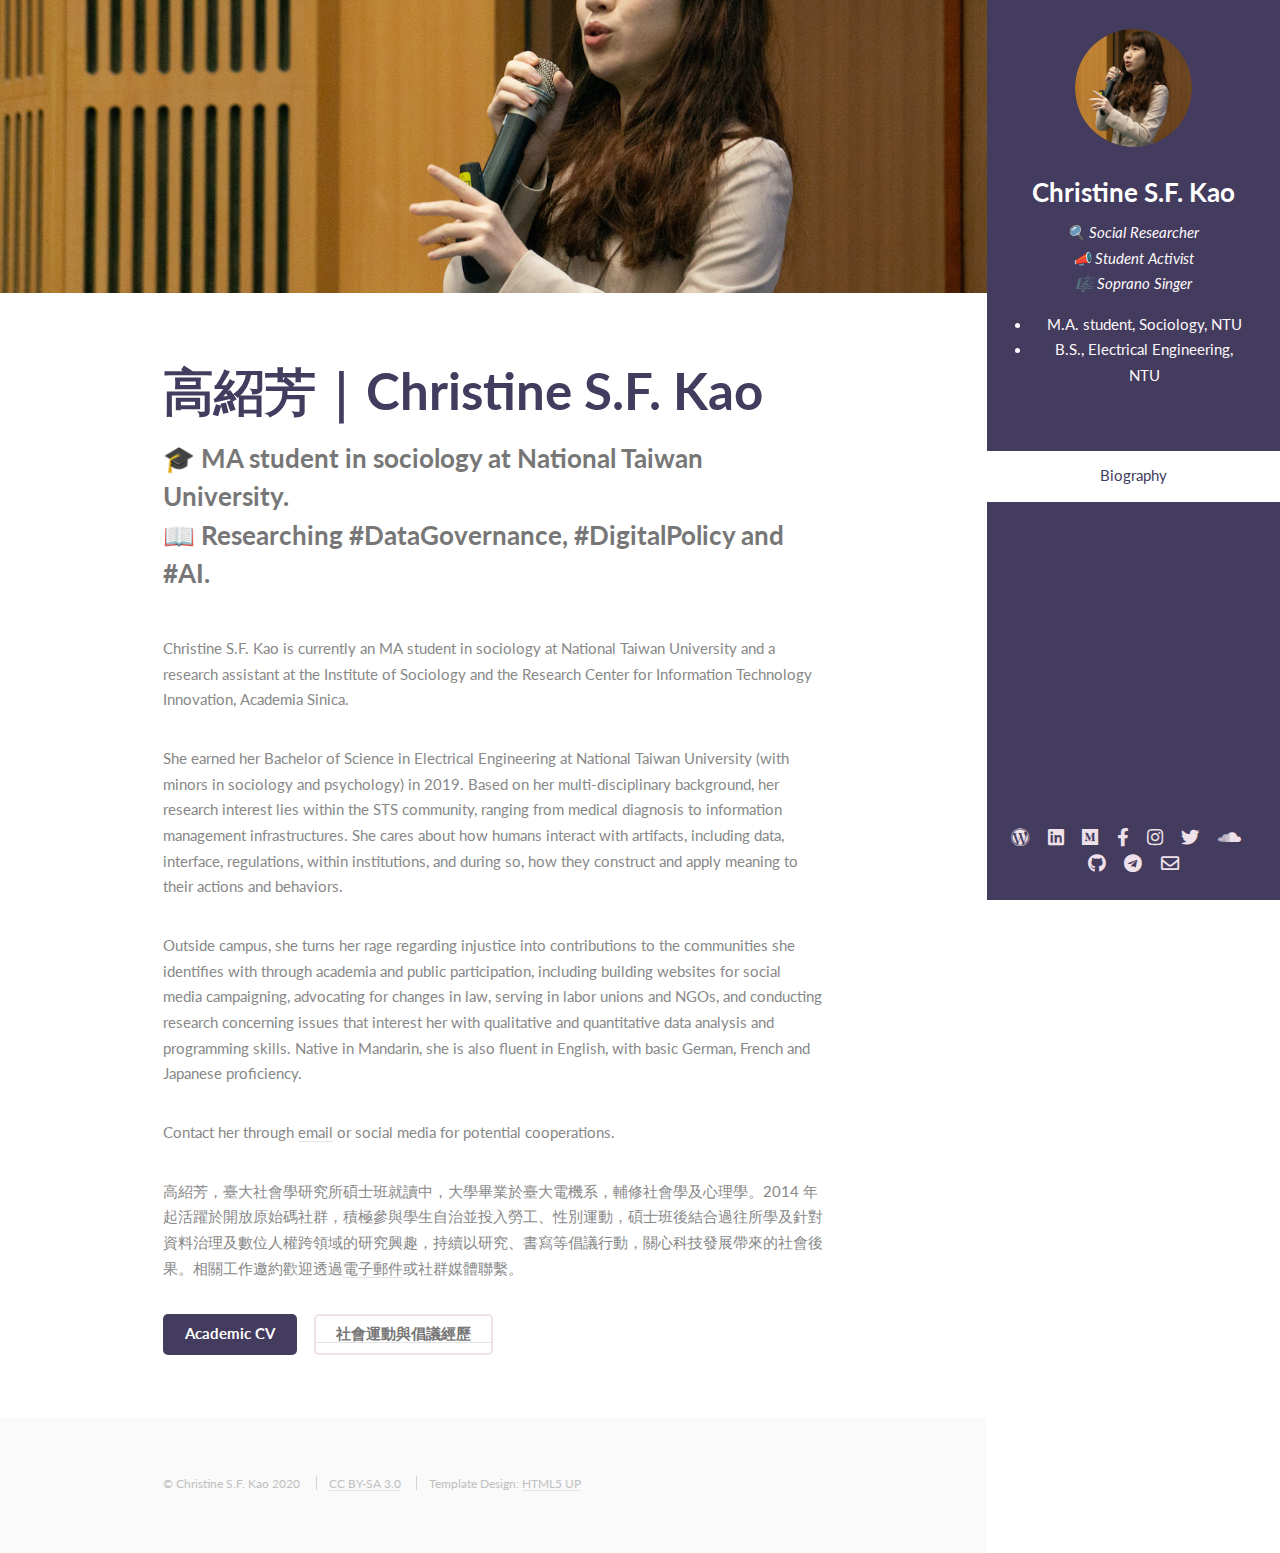
==== commit e897240e: "Update research interest and languages" ====
--- a/index.html
+++ b/index.html
@@ -76,9 +76,9 @@
 									</header>
 									<p>Christine S.F. Kao is currently an MA student in sociology at National Taiwan University and a research assistant at the Institute of Sociology and the Research Center for Information Technology Innovation, Academia Sinica. </p>
 
-									<p>She earned her Bachelor of Science in Electrical Engineering at National Taiwan University (with minors in sociology and psychology) in 2019. Based on her multi-disciplinary background, her recent academic interests lie in the fields of science, technology and society (STS), sociology of organizations, political sociology, digital sociology, law and society, and etc. </p>
-
-									<p>Outside campus, she turns her rage regarding injustice into contributions to the communities she identifies with through academia and public participation, including building websites for social media campaigning, advocating for changes in law, serving in labor unions and NGOs, and conducting research concerning issues that interest her with qualitative and quantitative data analysis and programming skills.</p>
+									<p>She earned her Bachelor of Science in Electrical Engineering at National Taiwan University (with minors in sociology and psychology) in 2019. Based on her multi-disciplinary background, her research interest lies within the STS community, ranging from medical diagnosis to information management infrastructures. She cares about how humans interact with artifacts, including data, interface, regulations, within institutions, and during so, how they construct and apply meaning to their actions and behaviors. </p>
+
+									<p>Outside campus, she turns her rage regarding injustice into contributions to the communities she identifies with through academia and public participation, including building websites for social media campaigning, advocating for changes in law, serving in labor unions and NGOs, and conducting research concerning issues that interest her with qualitative and quantitative data analysis and programming skills. Native in Mandarin, she is also fluent in English, with basic German, French and Japanese proficiency.</p>
 
 									<p>Contact her through <a href="mailto:hi@christinesfkao.tw" target="_blank">email</a> or social media for potential cooperations.</p>
 
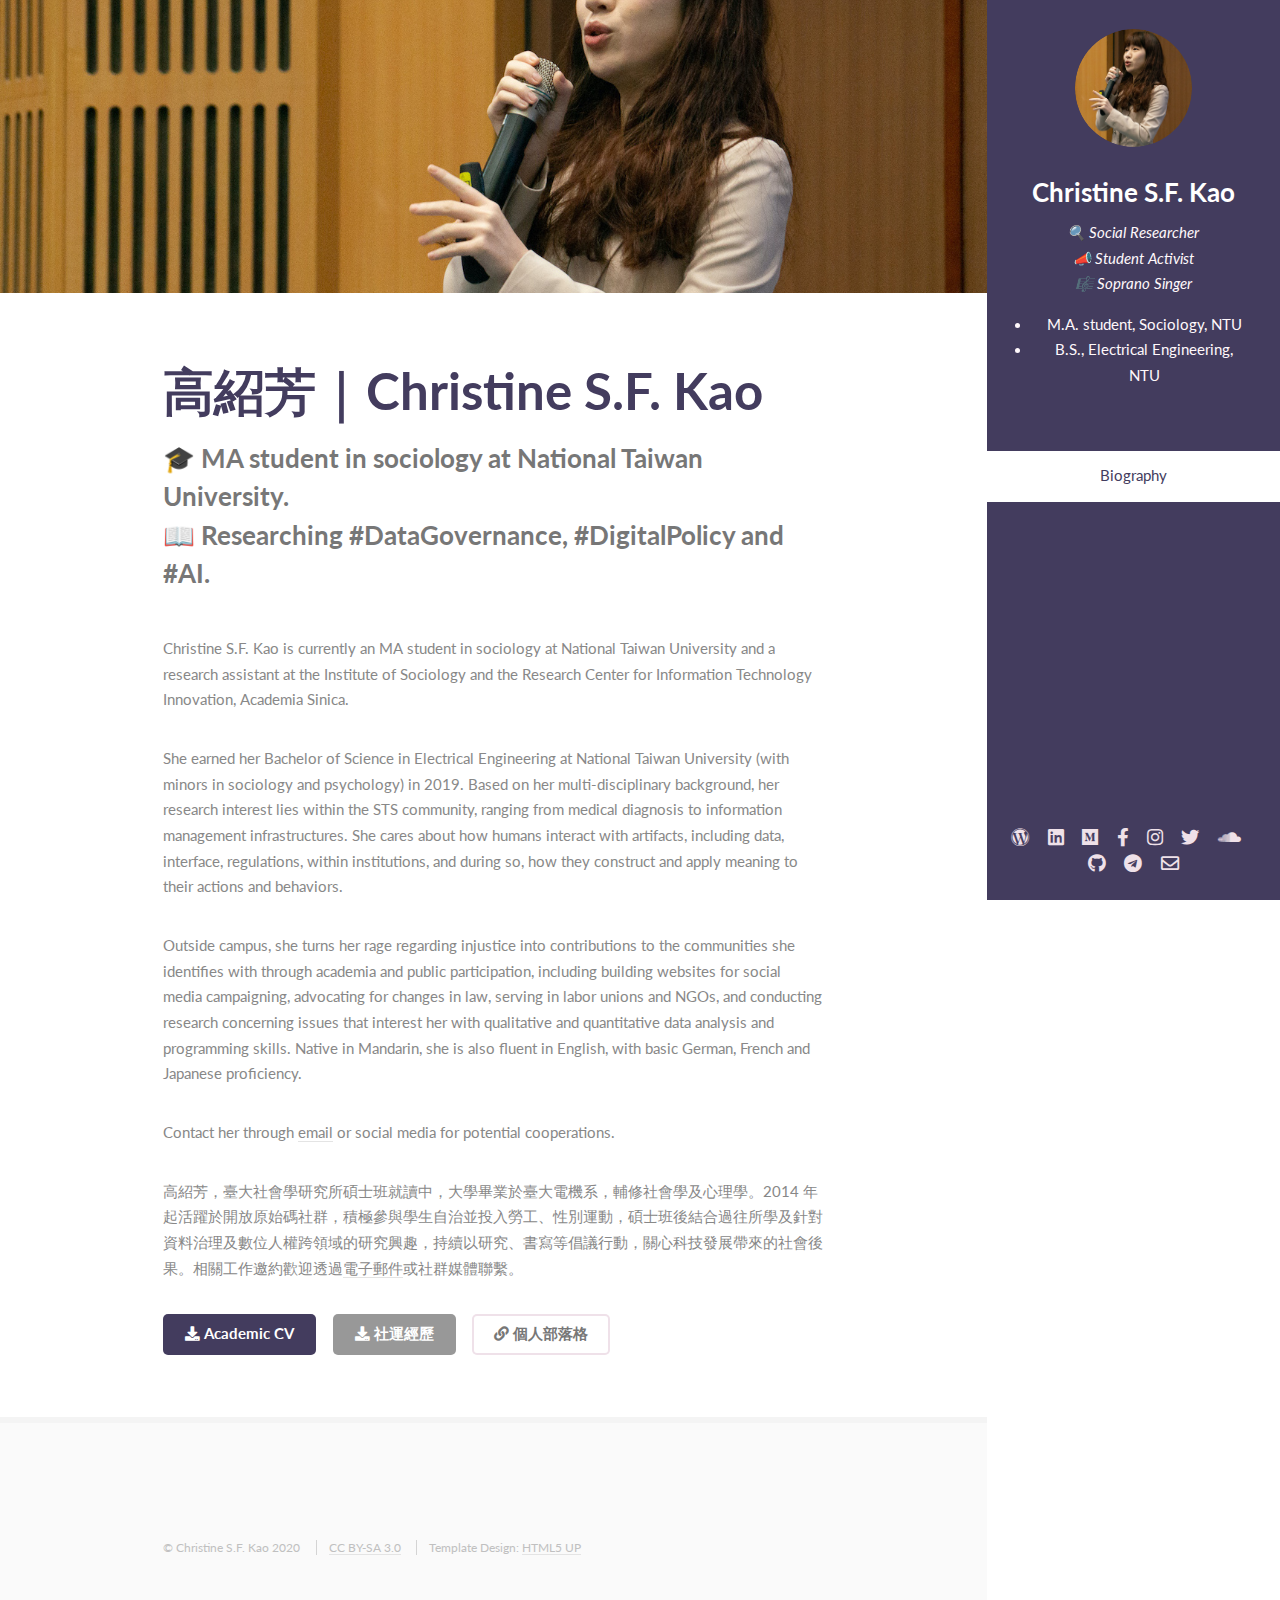
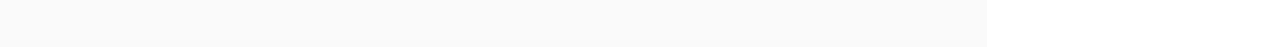
==== commit 33318c02: "renew CVs" ====
--- a/index.html
+++ b/index.html
@@ -86,8 +86,9 @@
 
 									<div class="col-12">
 										<ul class="actions">
-											<li><a href="https://drive.google.com/open?id=1WAoT-i56d0zyHo_EV3xINj_6-qgvn281" target="_blank"><input type="button" class="primary" value="Academic CV"/></a></li>
-											<li><a href="https://drive.google.com/file/d/1dFca57LfaDbtGTSPTTLYbQ7h0NgpaO-t/view?usp=sharing" target="_blank"><input type="button" class="alt" value="社會運動與倡議經歷"/></a></li>
+											<li><a href="https://christinesfkao.tw/pdf/CV_ChristineSFKao.pdf" class="button primary" target="_blank"><i class="fa fa-download" aria-hidden="true"></i>  Academic CV</a></li>
+											<li><a href="https://christinesfkao.tw/pdf/Resume_ChristineSFKao.pdf" class="button" target="_blank"><i class="fa fa-download" aria-hidden="true"></i>  社運經歷</a></li>
+											<li><a href="https://blog.christinesfkao.tw" class="button alt" target="_blank"><i class="fas fa-link"></i>  個人部落格</a></li>
 										</ul>
 									</div>
 								</div>
@@ -493,10 +494,10 @@
 
 								</div>
 							</section>
-						-->
+						
 
 					</div>
-
+-->
 				<!-- Footer -->
 					<section id="footer">
 						<div class="container">
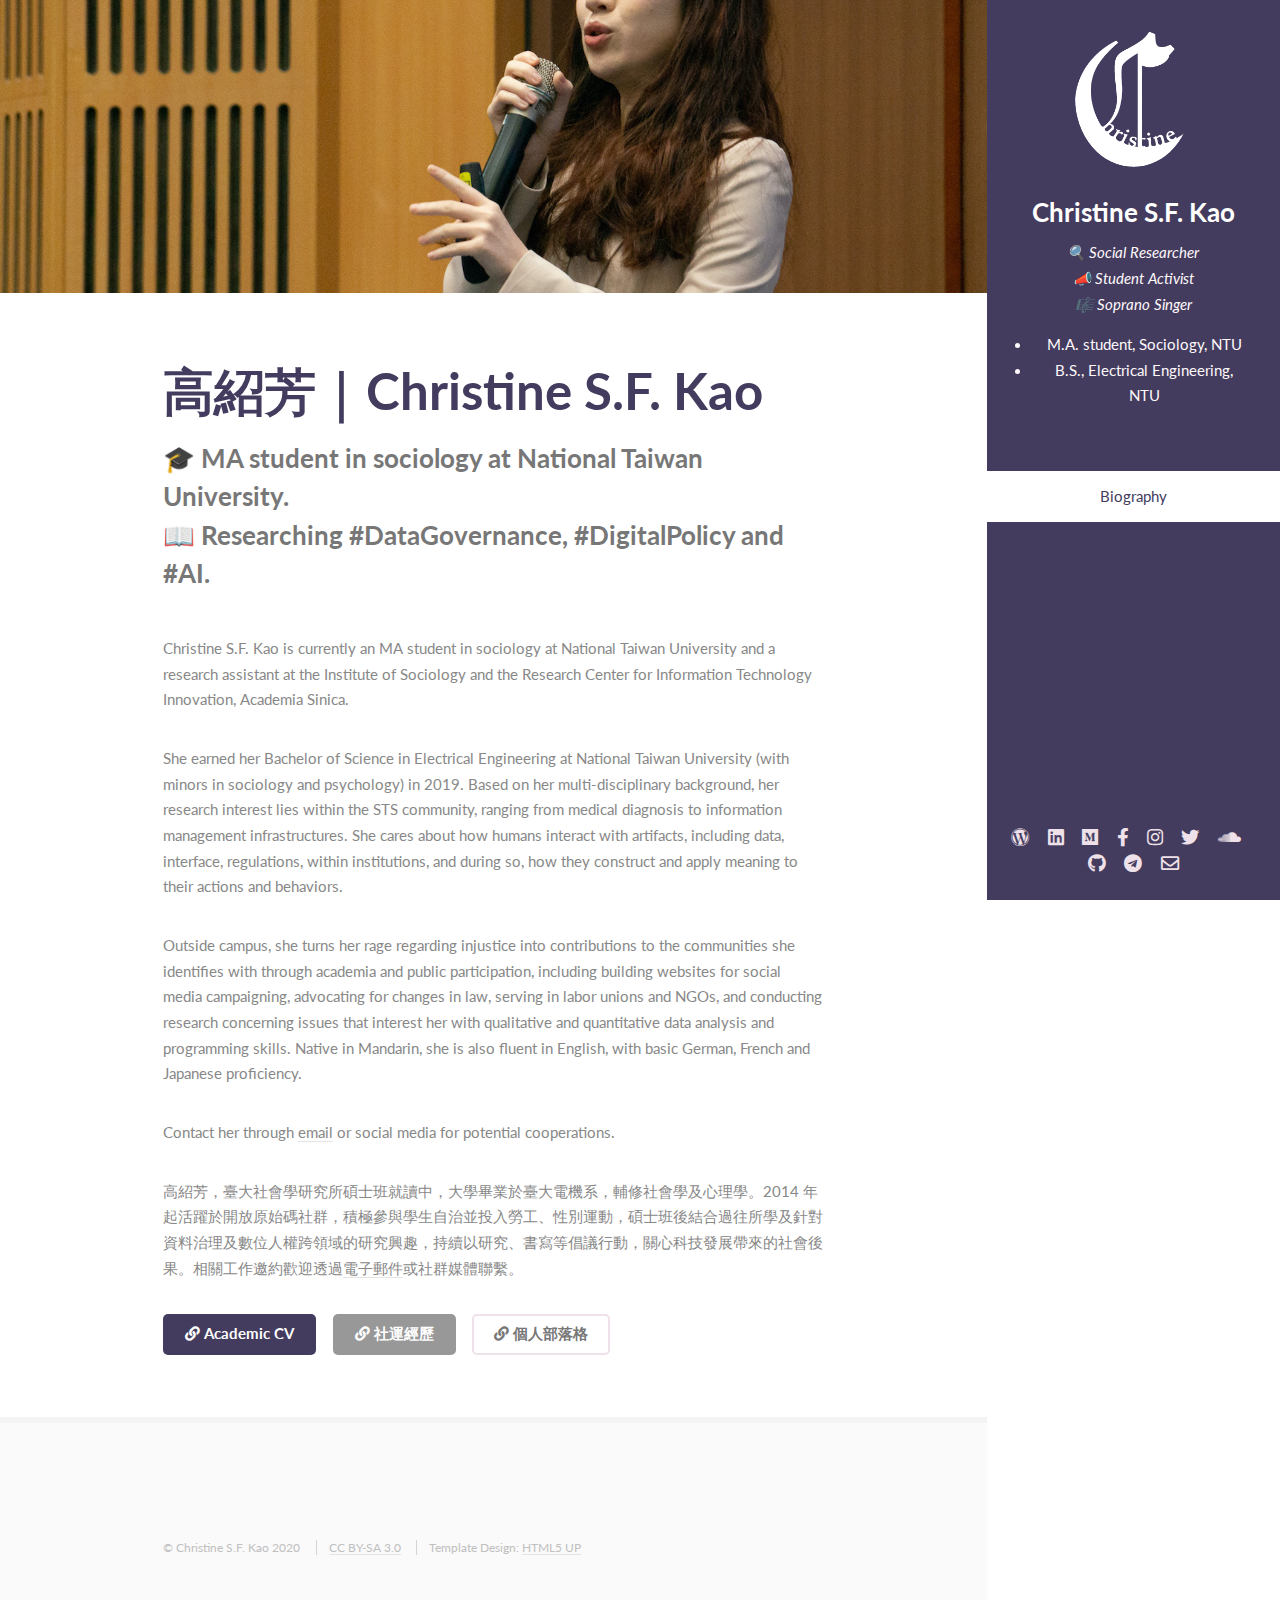
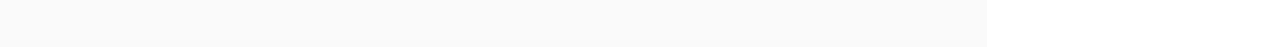
==== commit b0e2e426: "renew CV" ====
--- a/index.html
+++ b/index.html
@@ -86,8 +86,8 @@
 
 									<div class="col-12">
 										<ul class="actions">
-											<li><a href="https://christinesfkao.tw/pdf/CV_ChristineSFKao.pdf" class="button primary" target="_blank"><i class="fa fa-download" aria-hidden="true"></i>  Academic CV</a></li>
-											<li><a href="https://christinesfkao.tw/pdf/Resume_ChristineSFKao.pdf" class="button" target="_blank"><i class="fa fa-download" aria-hidden="true"></i>  社運經歷</a></li>
+											<li><a href="https://drive.google.com/open?id=1AZhoD5s5Pcygi9QeBMWiHIPcPAaH6oki" class="button primary" target="_blank"><i class="fa fa-link" aria-hidden="true"></i>  Academic CV</a></li>
+											<li><a href="https://drive.google.com/open?id=1dFca57LfaDbtGTSPTTLYbQ7h0NgpaO-t" class="button" target="_blank"><i class="fa fa-link" aria-hidden="true"></i>  社運經歷</a></li>
 											<li><a href="https://blog.christinesfkao.tw" class="button alt" target="_blank"><i class="fas fa-link"></i>  個人部落格</a></li>
 										</ul>
 									</div>
